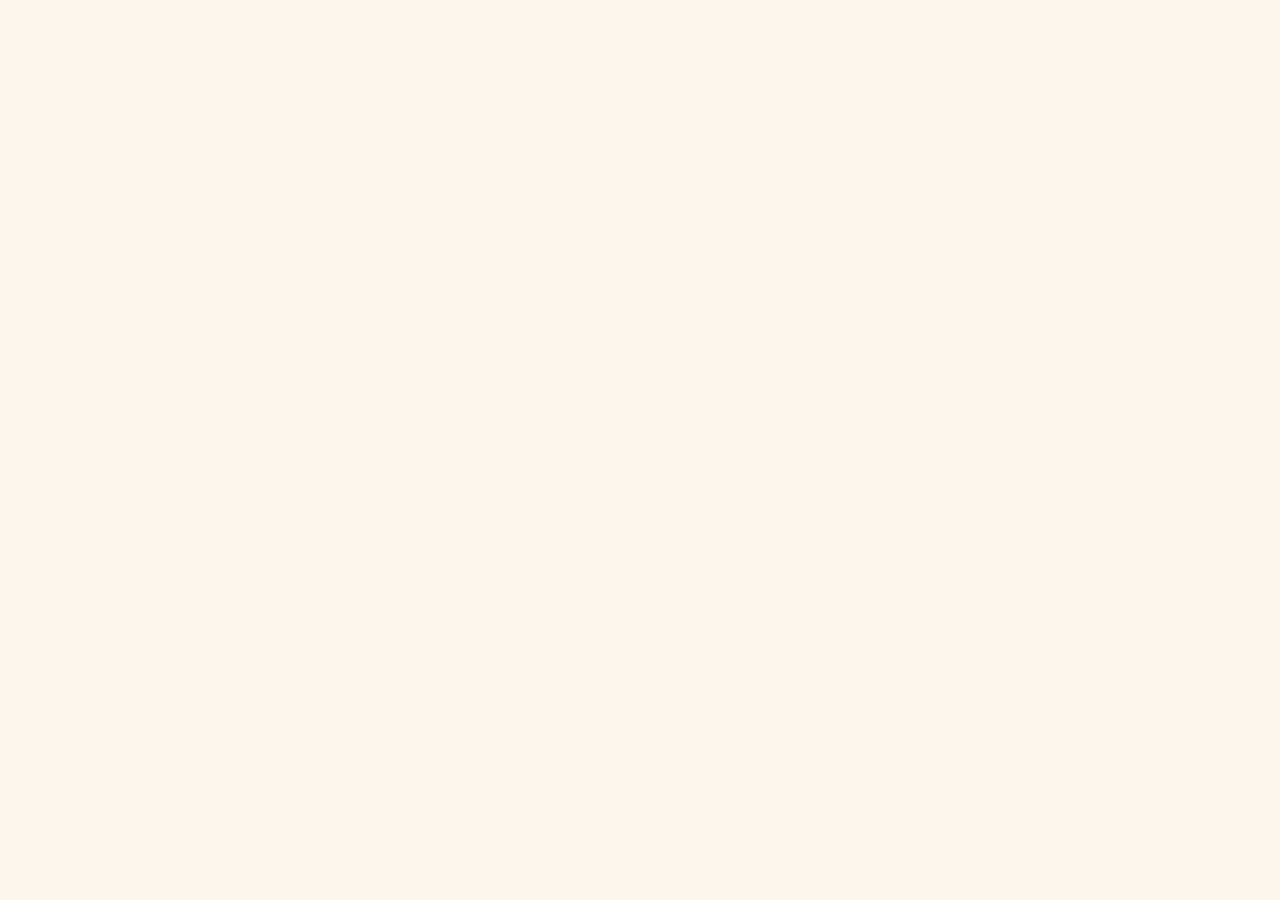
==== index.html @ 9d88ef5e "Rename deepseek_html_20260708_e9b591.html to index.html" ====
<!DOCTYPE html>
<html lang="en">
<head>
    <meta charset="UTF-8" />
    <meta name="viewport" content="width=device-width, initial-scale=1.0" />
    <title>JADOO Adventures — Colorful Template</title>
    <link rel="stylesheet" href="https://cdnjs.cloudflare.com/ajax/libs/font-awesome/6.0.0-beta3/css/all.min.css" />
    <link href="https://fonts.googleapis.com/css2?family=Poppins:wght@300;400;500;600;700;800;900&display=swap" rel="stylesheet" />
    
    <style>
        /* ======================================================
                    COLORED TEMPLATE — COMPLETE STYLE GUIDE
                    ======================================================
                    COLOR PALETTE:
                    - Primary: #e67e22 (Warm Orange)
                    - Secondary: #2980b9 (Ocean Blue)
                    - Accent: #e74c3c (Vibrant Red)
                    - Gold: #f39c12 (Golden Yellow)
                    - Light: #fdf6ec (Cream)
                    - Dark: #1a2a3a (Deep Navy)
                    - Success: #27ae60 (Forest Green)
                    - Purple: #8e44ad (Royal Purple)
                    ====================================================== */
        
        /* ===== RESET & BASE ===== */
        * { margin: 0; padding: 0; box-sizing: border-box; }
        html { scroll-behavior: smooth; }
        body {
            font-family: 'Poppins', sans-serif;
            background: #fdf6ec;
            color: #1a2a3a;
            line-height: 1.7;
            transition: background 0.4s, color 0.4s;
        }
        a { text-decoration: none; color: inherit; }
        img { max-width: 100%; display: block; border-radius: 12px; }
        .container { max-width: 1200px; margin: 0 auto; padding: 0 20px; }
        
        /* ===== BUTTONS — COLORED ===== */
        .btn-primary {
            display: inline-block;
            background: linear-gradient(135deg, #e67e22, #f39c12);
            color: #fff;
            padding: 16px 44px;
            border-radius: 50px;
            font-weight: 700;
            border: none;
            cursor: pointer;
            transition: all 0.4s cubic-bezier(0.175, 0.885, 0.32, 1.275);
            text-transform: uppercase;
            letter-spacing: 1.5px;
            box-shadow: 0 4px 20px rgba(230, 126, 34, 0.35);
        }
        .btn-primary:hover {
            transform: translateY(-4px) scale(1.03);
            box-shadow: 0 12px 40px rgba(230, 126, 34, 0.5);
        }
        
        .btn-secondary {
            display: inline-block;
            background: linear-gradient(135deg, #2980b9, #3498db);
            color: #fff;
            padding: 16px 44px;
            border-radius: 50px;
            font-weight: 700;
            border: none;
            cursor: pointer;
            transition: all 0.4s ease;
            text-transform: uppercase;
            letter-spacing: 1.5px;
            box-shadow: 0 4px 20px rgba(41, 128, 185, 0.35);
        }
        .btn-secondary:hover {
            transform: translateY(-4px) scale(1.03);
            box-shadow: 0 12px 40px rgba(41, 128, 185, 0.5);
        }
        
        .btn-accent {
            display: inline-block;
            background: linear-gradient(135deg, #e74c3c, #c0392b);
            color: #fff;
            padding: 16px 44px;
            border-radius: 50px;
            font-weight: 700;
            border: none;
            cursor: pointer;
            transition: all 0.4s ease;
            text-transform: uppercase;
            letter-spacing: 1.5px;
            box-shadow: 0 4px 20px rgba(231, 76, 60, 0.35);
        }
        .btn-accent:hover {
            transform: translateY(-4px) scale(1.03);
            box-shadow: 0 12px 40px rgba(231, 76, 60, 0.5);
        }
        
        .btn-success {
            display: inline-block;
            background: linear-gradient(135deg, #27ae60, #2ecc71);
            color: #fff;
            padding: 16px 44px;
            border-radius: 50px;
            font-weight: 700;
            border: none;
            cursor: pointer;
            transition: all 0.4s ease;
            text-transform: uppercase;
            letter-spacing: 1.5px;
            box-shadow: 0 4px 20px rgba(39, 174, 96, 0.35);
        }
        .btn-success:hover {
            transform: translateY(-4px) scale(1.03);
            box-shadow: 0 12px 40px rgba(39, 174, 96, 0.5);
        }
        
        .btn-purple {
            display: inline-block;
            background: linear-gradient(135deg, #8e44ad, #9b59b6);
            color: #fff;
            padding: 16px 44px;
            border-radius: 50px;
            font-weight: 700;
            border: none;
            cursor: pointer;
            transition: all 0.4s ease;
            text-transform: uppercase;
            letter-spacing: 1.5px;
            box-shadow: 0 4px 20px rgba(142, 68, 173, 0.35);
        }
        .btn-purple:hover {
            transform: translateY(-4px) scale(1.03);
            box-shadow: 0 12px 40px rgba(142, 68, 173, 0.5);
        }
        
        /* ======================================================
                    SECTION COLOR VARIATIONS
                    ====================================================== */
        
        /* ===== HEADER — COLORED ===== */
        header {
            background: linear-gradient(135deg, #1a2a3a, #2c3e50);
            position: fixed;
            top: 0;
            left: 0;
            right: 0;
            z-index: 999;
            padding: 12px 0;
            transition: all 0.4s ease;
            border-bottom: 3px solid #e67e22;
        }
        header.scrolled {
            padding: 8px 0;
            background: linear-gradient(135deg, #0d1b2a, #1a2a3a);
            box-shadow: 0 4px 30px rgba(0, 0, 0, 0.3);
        }
        .header-inner {
            display: flex;
            justify-content: space-between;
            align-items: center;
            flex-wrap: wrap;
        }
        .logo {
            font-size: 1.5rem;
            font-weight: 900;
            color: #e67e22;
            display: flex;
            align-items: center;
            gap: 8px;
        }
        .logo i { color: #f39c12; }
        .logo span { color: #fff; font-weight: 700; }
        .nav-links {
            display: flex;
            gap: 25px;
            list-style: none;
            font-weight: 600;
            align-items: center;
        }
        .nav-links a {
            color: #ecf0f1;
            transition: color 0.3s;
            font-size: 0.9rem;
            position: relative;
        }
        .nav-links a::after {
            content: '';
            position: absolute;
            bottom: -4px;
            left: 0;
            width: 0;
            height: 3px;
            background: #e67e22;
            transition: width 0.3s ease;
            border-radius: 10px;
        }
        .nav-links a:hover::after { width: 100%; }
        .nav-links a:hover { color: #e67e22; }
        .hamburger {
            display: none;
            font-size: 1.6rem;
            cursor: pointer;
            background: none;
            border: none;
            color: #fff;
        }
        .dark-toggle {
            background: none;
            border: none;
            font-size: 1.2rem;
            cursor: pointer;
            color: #ecf0f1;
            padding: 0 5px;
        }
        .dark-toggle:hover { color: #f39c12; }
        
        /* ======================================================
                    HERO — GRADIENT BACKGROUND
                    ====================================================== */
        .hero {
            position: relative;
            color: #fff;
            padding: 160px 0 120px;
            text-align: center;
            overflow: hidden;
            min-height: 700px;
            display: flex;
            align-items: center;
            justify-content: center;
            background: linear-gradient(135deg, #1a2a3a, #2c3e50, #e67e22);
            background-size: 400% 400%;
            animation: gradientMove 10s ease-in-out infinite;
        }
        @keyframes gradientMove {
            0% { background-position: 0% 50%; }
            50% { background-position: 100% 50%; }
            100% { background-position: 0% 50%; }
        }
        .hero-image {
            position: absolute;
            top: 0;
            left: 0;
            width: 100%;
            height: 100%;
            object-fit: cover;
            z-index: 0;
            opacity: 0.3;
        }
        .hero-overlay {
            position: absolute;
            top: 0;
            left: 0;
            width: 100%;
            height: 100%;
            background: rgba(13, 27, 42, 0.6);
            z-index: 1;
        }
        .hero .container {
            position: relative;
            z-index: 2;
        }
        .hero .adventure-badge {
            display: inline-block;
            background: linear-gradient(135deg, #e67e22, #f39c12);
            color: #fff;
            padding: 8px 24px;
            border-radius: 50px;
            font-size: 0.8rem;
            font-weight: 700;
            text-transform: uppercase;
            letter-spacing: 2px;
            margin-bottom: 15px;
        }
        .hero h1 {
            font-size: 4.5rem;
            font-weight: 900;
            margin-bottom: 10px;
            text-shadow: 0 4px 30px rgba(0, 0, 0, 0.3);
        }
        .hero h1 span {
            background: linear-gradient(135deg, #e67e22, #f39c12);
            -webkit-background-clip: text;
            -webkit-text-fill-color: transparent;
        }
        .hero .subtitle {
            font-size: 1.3rem;
            font-weight: 400;
            margin-bottom: 15px;
            opacity: 0.9;
        }
        .hero .subtitle i { color: #e67e22; }
        
        /* ======================================================
                    ABOUT — COLORED
                    ====================================================== */
        .about {
            padding: 80px 0;
            background: linear-gradient(135deg, #fdf6ec, #f5e6d3);
        }
        .about .about-grid {
            display: grid;
            grid-template-columns: 1fr 1fr;
            gap: 50px;
            align-items: center;
        }
        .about-text .adventure-quote {
            font-size: 1.2rem;
            font-weight: 600;
            color: #e67e22;
            border-left: 4px solid #e67e22;
            padding-left: 20px;
            font-style: italic;
        }
        .about-image img {
            width: 100%;
            height: 380px;
            object-fit: cover;
            border-radius: 20px;
            box-shadow: 0 20px 60px rgba(0, 0, 0, 0.15);
            transition: transform 0.5s ease;
            border: 5px solid #e67e22;
        }
        .about-image img:hover { transform: scale(1.02); }
        
        /* ======================================================
                    COUNTERS — GRADIENT
                    ====================================================== */
        .counters {
            padding: 60px 0;
            background: linear-gradient(135deg, #1a2a3a, #2c3e50, #2980b9);
            color: #fff;
            border-top: 4px solid #e67e22;
            border-bottom: 4px solid #e67e22;
        }
        .counter-grid {
            display: grid;
            grid-template-columns: repeat(4, 1fr);
            gap: 30px;
            text-align: center;
        }
        .counter-item .counter-number {
            font-size: 3.8rem;
            font-weight: 900;
            background: linear-gradient(135deg, #e67e22, #f39c12);
            -webkit-background-clip: text;
            -webkit-text-fill-color: transparent;
        }
        .counter-item .counter-label {
            font-size: 1rem;
            opacity: 0.85;
            margin-top: 5px;
            text-transform: uppercase;
            letter-spacing: 1.5px;
            color: #f39c12;
        }
        
        /* ======================================================
                    PROMOS — COLORED CARDS
                    ====================================================== */
        .promos {
            padding: 80px 0;
            background: linear-gradient(135deg, #ecf0f1, #fdf6ec);
        }
        .promo-grid {
            display: grid;
            grid-template-columns: repeat(auto-fit, minmax(300px, 1fr));
            gap: 30px;
            margin-top: 30px;
        }
        .promo-card {
            border-radius: 20px;
            padding: 30px 25px;
            text-align: center;
            position: relative;
            overflow: hidden;
            transition: all 0.4s cubic-bezier(0.175, 0.885, 0.32, 1.275);
            color: #fff;
        }
        .promo-card:nth-child(1) {
            background: linear-gradient(135deg, #e67e22, #f39c12);
        }
        .promo-card:nth-child(2) {
            background: linear-gradient(135deg, #2980b9, #3498db);
        }
        .promo-card:nth-child(3) {
            background: linear-gradient(135deg, #27ae60, #2ecc71);
        }
        .promo-card:hover {
            transform: translateY(-12px);
            box-shadow: 0 20px 60px rgba(0, 0, 0, 0.2);
        }
        .promo-card .promo-icon { font-size: 3rem; margin-bottom: 10px; }
        .promo-card h3 { font-size: 1.6rem; margin-bottom: 5px; }
        .promo-card .price {
            font-size: 2.2rem;
            font-weight: 900;
            color: #fff;
            margin: 10px 0 15px;
        }
        .promo-card .price small {
            font-size: 0.9rem;
            font-weight: 400;
            opacity: 0.8;
        }
        .promo-card ul {
            list-style: none;
            text-align: left;
            padding: 0;
            margin: 15px 0 20px;
        }
        .promo-card ul li {
            padding: 8px 0;
            border-bottom: 1px solid rgba(255,255,255,0.2);
            font-size: 0.95rem;
        }
        .promo-card ul li::before {
            content: '🏔️ ';
            font-weight: 700;
        }
        .promo-badge {
            display: inline-block;
            background: rgba(255,255,255,0.25);
            color: #fff;
            font-size: 0.7rem;
            font-weight: 700;
            text-transform: uppercase;
            padding: 4px 16px;
            border-radius: 50px;
            letter-spacing: 0.5px;
            margin-bottom: 10px;
        }
        .promo-card .btn {
            background: rgba(255,255,255,0.2);
            color: #fff;
            padding: 12px 30px;
            border-radius: 50px;
            font-weight: 700;
            border: 2px solid rgba(255,255,255,0.3);
            cursor: pointer;
            transition: all 0.3s ease;
            text-transform: uppercase;
            font-size: 0.85rem;
        }
        .promo-card .btn:hover {
            background: rgba(255,255,255,0.3);
            transform: scale(1.05);
        }
        
        /* ===== COUNTDOWN ===== */
        .countdown {
            display: flex;
            justify-content: center;
            gap: 8px;
            margin: 12px 0 15px;
        }
        .countdown .cd-item {
            background: rgba(0,0,0,0.2);
            padding: 8px 14px;
            border-radius: 10px;
            min-width: 50px;
            text-align: center;
            border: 1px solid rgba(255,255,255,0.2);
        }
        .countdown .cd-item .cd-number {
            font-size: 1.4rem;
            font-weight: 800;
            display: block;
        }
        .countdown .cd-item .cd-label {
            font-size: 0.55rem;
            text-transform: uppercase;
            opacity: 0.8;
        }
        .promo-tag {
            display: inline-block;
            background: #e74c3c;
            color: #fff;
            font-size: 0.65rem;
            font-weight: 700;
            padding: 2px 14px;
            border-radius: 50px;
            text-transform: uppercase;
            animation: pulseAdventure 1.5s ease-in-out infinite;
            margin-left: 8px;
        }
        @keyframes pulseAdventure {
            0%, 100% { opacity: 1; transform: scale(1); }
            50% { opacity: 0.7; transform: scale(1.05); }
        }
        
        /* ======================================================
                    SERVICES — COLORED CARDS
                    ====================================================== */
        .services {
            padding: 80px 0;
            background: linear-gradient(135deg, #fdf6ec, #ecf0f1);
        }
        .service-grid {
            display: grid;
            grid-template-columns: repeat(auto-fit, minmax(250px, 1fr));
            gap: 25px;
            margin-top: 20px;
        }
        .service-card {
            padding: 35px 25px;
            border-radius: 16px;
            text-align: center;
            transition: all 0.4s cubic-bezier(0.175, 0.885, 0.32, 1.275);
            color: #fff;
            position: relative;
        }
        .service-card:nth-child(1) { background: linear-gradient(135deg, #e67e22, #f39c12); }
        .service-card:nth-child(2) { background: linear-gradient(135deg, #2980b9, #3498db); }
        .service-card:nth-child(3) { background: linear-gradient(135deg, #8e44ad, #9b59b6); }
        .service-card:nth-child(4) { background: linear-gradient(135deg, #27ae60, #2ecc71); }
        .service-card:hover {
            transform: translateY(-8px);
            box-shadow: 0 15px 40px rgba(0, 0, 0, 0.2);
        }
        .service-card .icon-wrapper {
            width: 80px;
            height: 80px;
            background: rgba(255,255,255,0.2);
            border-radius: 50%;
            display: flex;
            align-items: center;
            justify-content: center;
            margin: 0 auto 15px;
            border: 2px solid rgba(255,255,255,0.3);
        }
        .service-card i { font-size: 2.5rem; }
        .service-card h4 { font-size: 1.2rem; margin-bottom: 8px; }
        .service-card p { font-size: 0.95rem; opacity: 0.9; }
        
        /* ======================================================
                    TESTIMONIALS
                    ====================================================== */
        .testimonials {
            padding: 80px 0;
            background: linear-gradient(135deg, #ecf0f1, #fdf6ec);
        }
        .testimonial-grid {
            display: grid;
            grid-template-columns: repeat(auto-fit, minmax(300px, 1fr));
            gap: 30px;
        }
        .testimonial-card {
            background: #fff;
            padding: 30px 25px;
            border-radius: 20px;
            box-shadow: 0 8px 30px rgba(0, 0, 0, 0.08);
            transition: all 0.4s ease;
            position: relative;
            border-left: 5px solid #e67e22;
        }
        .testimonial-card:hover {
            transform: translateY(-8px);
            box-shadow: 0 15px 50px rgba(0, 0, 0, 0.12);
            border-left-color: #2980b9;
        }
        .testimonial-card .stars { color: #f39c12; font-size: 1.2rem; letter-spacing: 3px; margin-bottom: 8px; }
        .testimonial-card p { font-style: italic; color: #2c3e50; font-size: 0.98rem; }
        .testimonial-card .name { font-weight: 700; margin-top: 12px; color: #1a2a3a; }
        .testimonial-card .name span { color: #e67e22; font-weight: 400; font-size: 0.85rem; }
        
        /* ======================================================
                    GALLERY
                    ====================================================== */
        .gallery {
            padding: 80px 0;
            background: linear-gradient(135deg, #fdf6ec, #ecf0f1);
        }
        .gallery-grid {
            display: grid;
            grid-template-columns: repeat(auto-fit, minmax(260px, 1fr));
            gap: 20px;
            margin-top: 20px;
        }
        .gallery-item {
            position: relative;
            border-radius: 16px;
            overflow: hidden;
            cursor: pointer;
            border: 3px solid #e67e22;
            transition: border-color 0.3s ease;
        }
        .gallery-item:hover { border-color: #2980b9; }
        .gallery-item img {
            width: 100%;
            height: 260px;
            object-fit: cover;
            transition: all 0.6s ease;
        }
        .gallery-item:hover img { transform: scale(1.1); }
        .gallery-item .gallery-overlay {
            position: absolute;
            bottom: 0;
            left: 0;
            right: 0;
            padding: 30px 20px 20px;
            background: linear-gradient(transparent, rgba(13, 27, 42, 0.85));
            color: #fff;
            transform: translateY(100%);
            transition: transform 0.4s ease;
        }
        .gallery-item:hover .gallery-overlay { transform: translateY(0); }
        .gallery-overlay h4 { font-size: 1.2rem; font-weight: 700; }
        .gallery-overlay h4 i { color: #e67e22; margin-right: 6px; }
        .gallery-overlay p { font-size: 0.85rem; opacity: 0.85; }
        
        /* ======================================================
                    BOOKING
                    ====================================================== */
        .booking {
            padding: 80px 0;
            background: linear-gradient(135deg, #ecf0f1, #fdf6ec);
        }
        .booking-wrapper {
            display: grid;
            grid-template-columns: 1fr 1fr;
            gap: 50px;
            align-items: start;
        }
        .booking-form {
            background: #fff;
            padding: 40px 45px;
            border-radius: 24px;
            box-shadow: 0 8px 40px rgba(0, 0, 0, 0.08);
            border: 2px solid #e67e22;
        }
        .booking-form .form-group { margin-bottom: 18px; }
        .booking-form label {
            font-weight: 700;
            font-size: 0.9rem;
            display: block;
            margin-bottom: 5px;
            color: #1a2a3a;
        }
        .booking-form label i { color: #e67e22; margin-right: 6px; }
        .booking-form input,
        .booking-form textarea {
            width: 100%;
            padding: 12px 16px;
            border: 2px solid #e0e0e0;
            border-radius: 12px;
            font-family: 'Poppins', sans-serif;
            font-size: 0.95rem;
            transition: all 0.3s ease;
            background: #fdf6ec;
        }
        .booking-form input:focus,
        .booking-form textarea:focus {
            border-color: #e67e22;
            outline: 3px solid rgba(230, 126, 34, 0.2);
            background: #fff;
        }
        .booking-form textarea { resize: vertical; min-height: 100px; }
        .booking-form .btn-primary { width: 100%; padding: 16px; font-size: 1.05rem; }
        .booking-info h3 { font-size: 1.8rem; margin-bottom: 15px; font-weight: 900; }
        .booking-info h3 span { color: #e67e22; }
        .booking-info ul { list-style: none; padding: 0; }
        .booking-info ul li {
            padding: 10px 0;
            border-bottom: 1px solid #ecf0f1;
            display: flex;
            align-items: center;
            gap: 12px;
            font-weight: 500;
        }
        .booking-info ul li i { color: #e67e22; font-size: 1.2rem; width: 30px; }
        #formFeedback {
            text-align: center;
            margin-top: 15px;
            font-weight: 600;
            color: #27ae60;
            display: none;
        }
        
        /* ======================================================
                    TRUST BADGES
                    ====================================================== */
        .trust-badges {
            padding: 40px 0;
            background: linear-gradient(135deg, #1a2a3a, #2c3e50);
            text-align: center;
            border-top: 4px solid #e67e22;
            border-bottom: 4px solid #e67e22;
        }
        .trust-badges .badge-grid {
            display: flex;
            justify-content: center;
            flex-wrap: wrap;
            gap: 40px;
        }
        .trust-badges .badge-item {
            display: flex;
            align-items: center;
            gap: 10px;
            font-size: 1rem;
            font-weight: 600;
            color: #ecf0f1;
        }
        .trust-badges .badge-item i { font-size: 2.2rem; color: #e67e22; }
        
        /* ======================================================
                    FOOTER
                    ====================================================== */
        .contact {
            padding: 80px 0 40px;
            background: linear-gradient(135deg, #0d1b2a, #1a2a3a);
            color: #b0a490;
            border-top: 4px solid #e67e22;
        }
        .contact-grid {
            display: grid;
            grid-template-columns: 2fr 1fr 1fr 1fr;
            gap: 40px;
            margin-bottom: 40px;
        }
        .contact-grid h4 {
            color: #f39c12;
            font-size: 1.15rem;
            margin-bottom: 15px;
            font-weight: 700;
        }
        .contact-grid p,
        .contact-grid li {
            font-size: 0.95rem;
            line-height: 1.8;
            color: #b0a490;
        }
        .contact-grid ul { list-style: none; padding: 0; }
        .contact-grid ul li { padding: 3px 0; }
        .contact-grid ul li a:hover { color: #e67e22; }
        .contact-grid i { width: 24px; color: #e67e22; }
        .footer-bottom {
            border-top: 1px solid #2c3e50;
            padding-top: 25px;
            text-align: center;
            font-size: 0.9rem;
            color: #888;
        }
        .footer-bottom span { color: #e67e22; font-weight: 700; }
        .social-icons { margin-top: 15px; }
        .social-icons a {
            color: #b0a490;
            font-size: 1.4rem;
            margin: 0 10px;
            transition: all 0.3s ease;
            display: inline-block;
        }
        .social-icons a:hover { color: #e67e22; transform: translateY(-4px) scale(1.1); }
        
        /* ======================================================
                    SECTION TITLES
                    ====================================================== */
        .section-title {
            font-size: 2.8rem;
            font-weight: 900;
            text-align: center;
            margin-bottom: 8px;
            position: relative;
        }
        .section-title span {
            background: linear-gradient(135deg, #e67e22, #f39c12);
            -webkit-background-clip: text;
            -webkit-text-fill-color: transparent;
        }
        .section-title::after {
            content: '⛰️';
            display: block;
            font-size: 1.8rem;
            margin: 8px auto 0;
        }
        .section-subtitle {
            text-align: center;
            color: #666;
            margin-bottom: 40px;
            font-size: 1.1rem;
            font-weight: 400;
        }
        
        /* ======================================================
                    FLOATING ELEMENTS
                    ====================================================== */
        .chat-widget {
            position: fixed;
            bottom: 30px;
            right: 30px;
            z-index: 999;
            display: flex;
            flex-direction: column;
            align-items: flex-end;
            gap: 10px;
        }
        .chat-bubble {
            background: #fff;
            padding: 12px 18px;
            border-radius: 20px 20px 4px 20px;
            box-shadow: 0 8px 30px rgba(0, 0, 0, 0.12);
            font-size: 0.9rem;
            max-width: 220px;
            color: #1a2a3a;
            display: none;
            border: 2px solid #e67e22;
        }
        .chat-bubble.show { display: block; }
        .chat-btn {
            background: linear-gradient(135deg, #25d366, #1da15e);
            color: #fff;
            width: 60px;
            height: 60px;
            border-radius: 50%;
            display: flex;
            align-items: center;
            justify-content: center;
            font-size: 2rem;
            box-shadow: 0 6px 25px rgba(37, 211, 102, 0.4);
            cursor: pointer;
            transition: all 0.3s ease;
            border: none;
        }
        .chat-btn:hover { transform: scale(1.08) rotate(-5
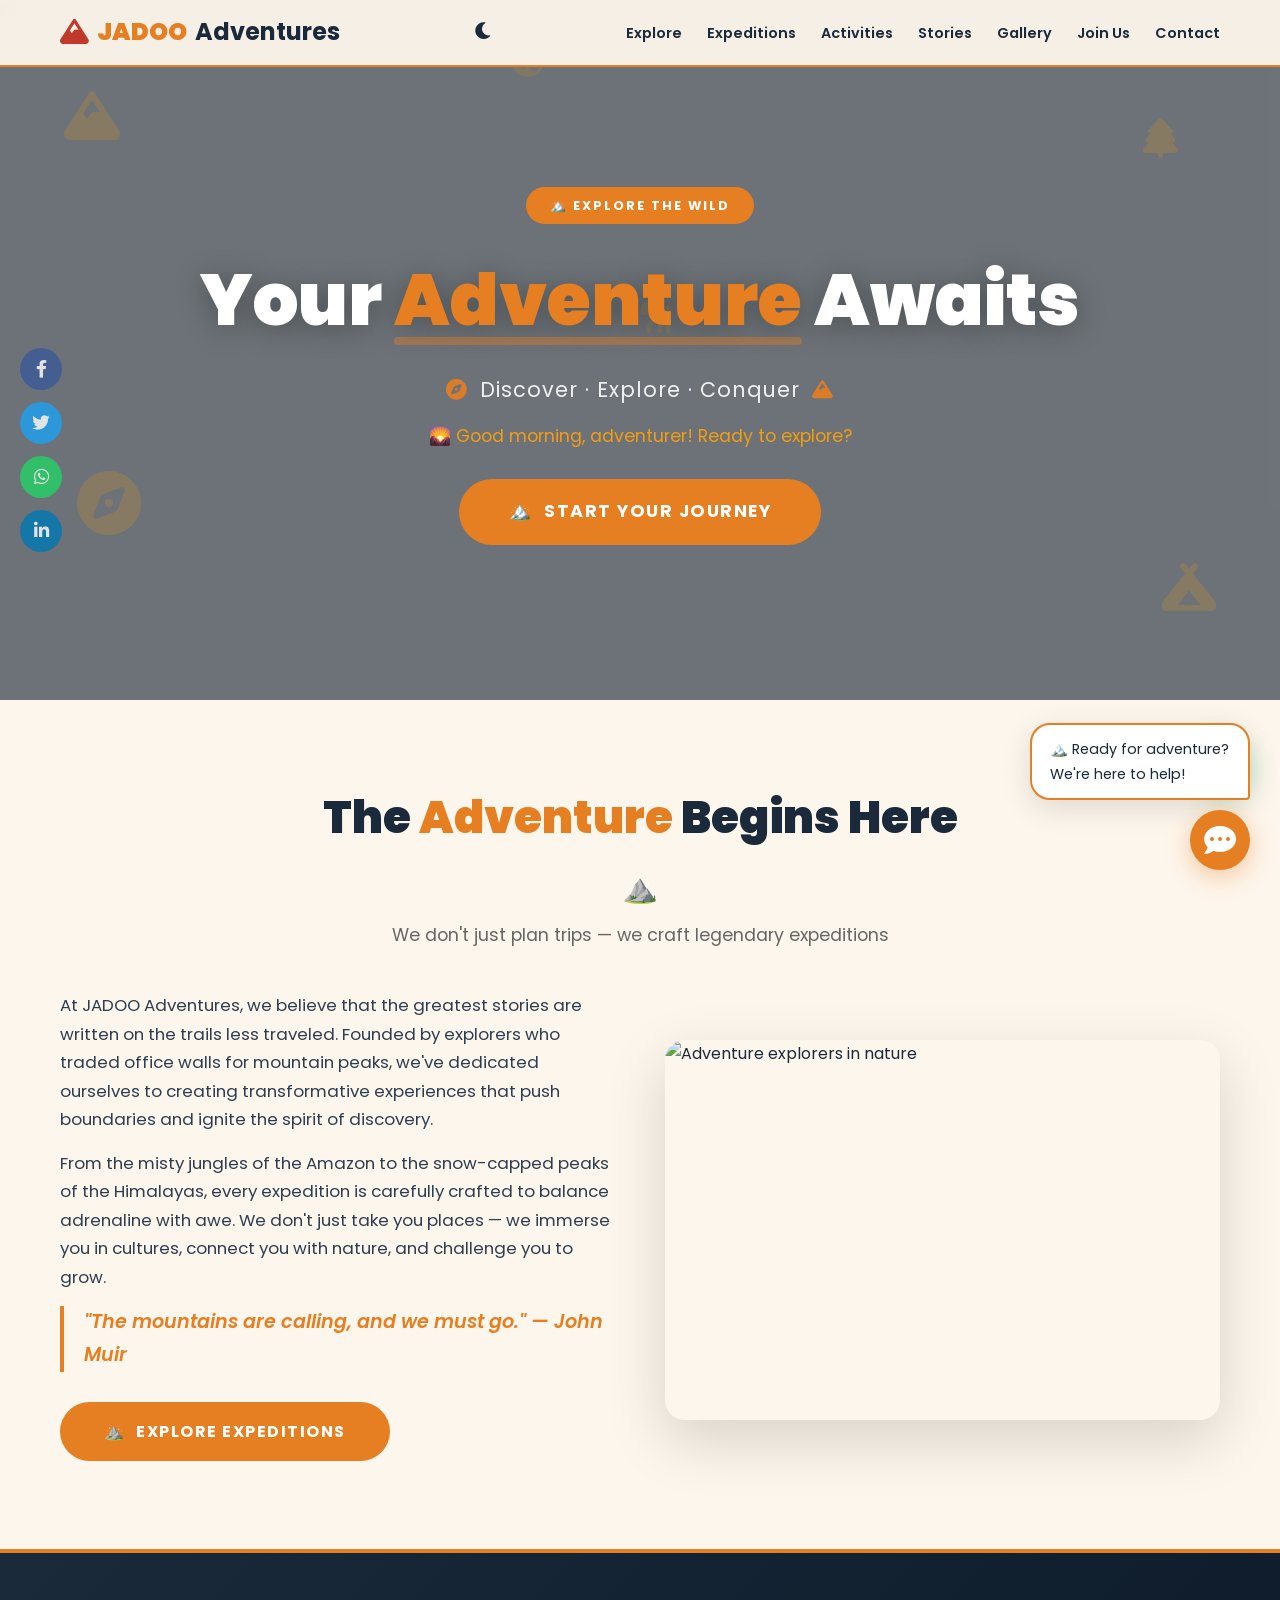
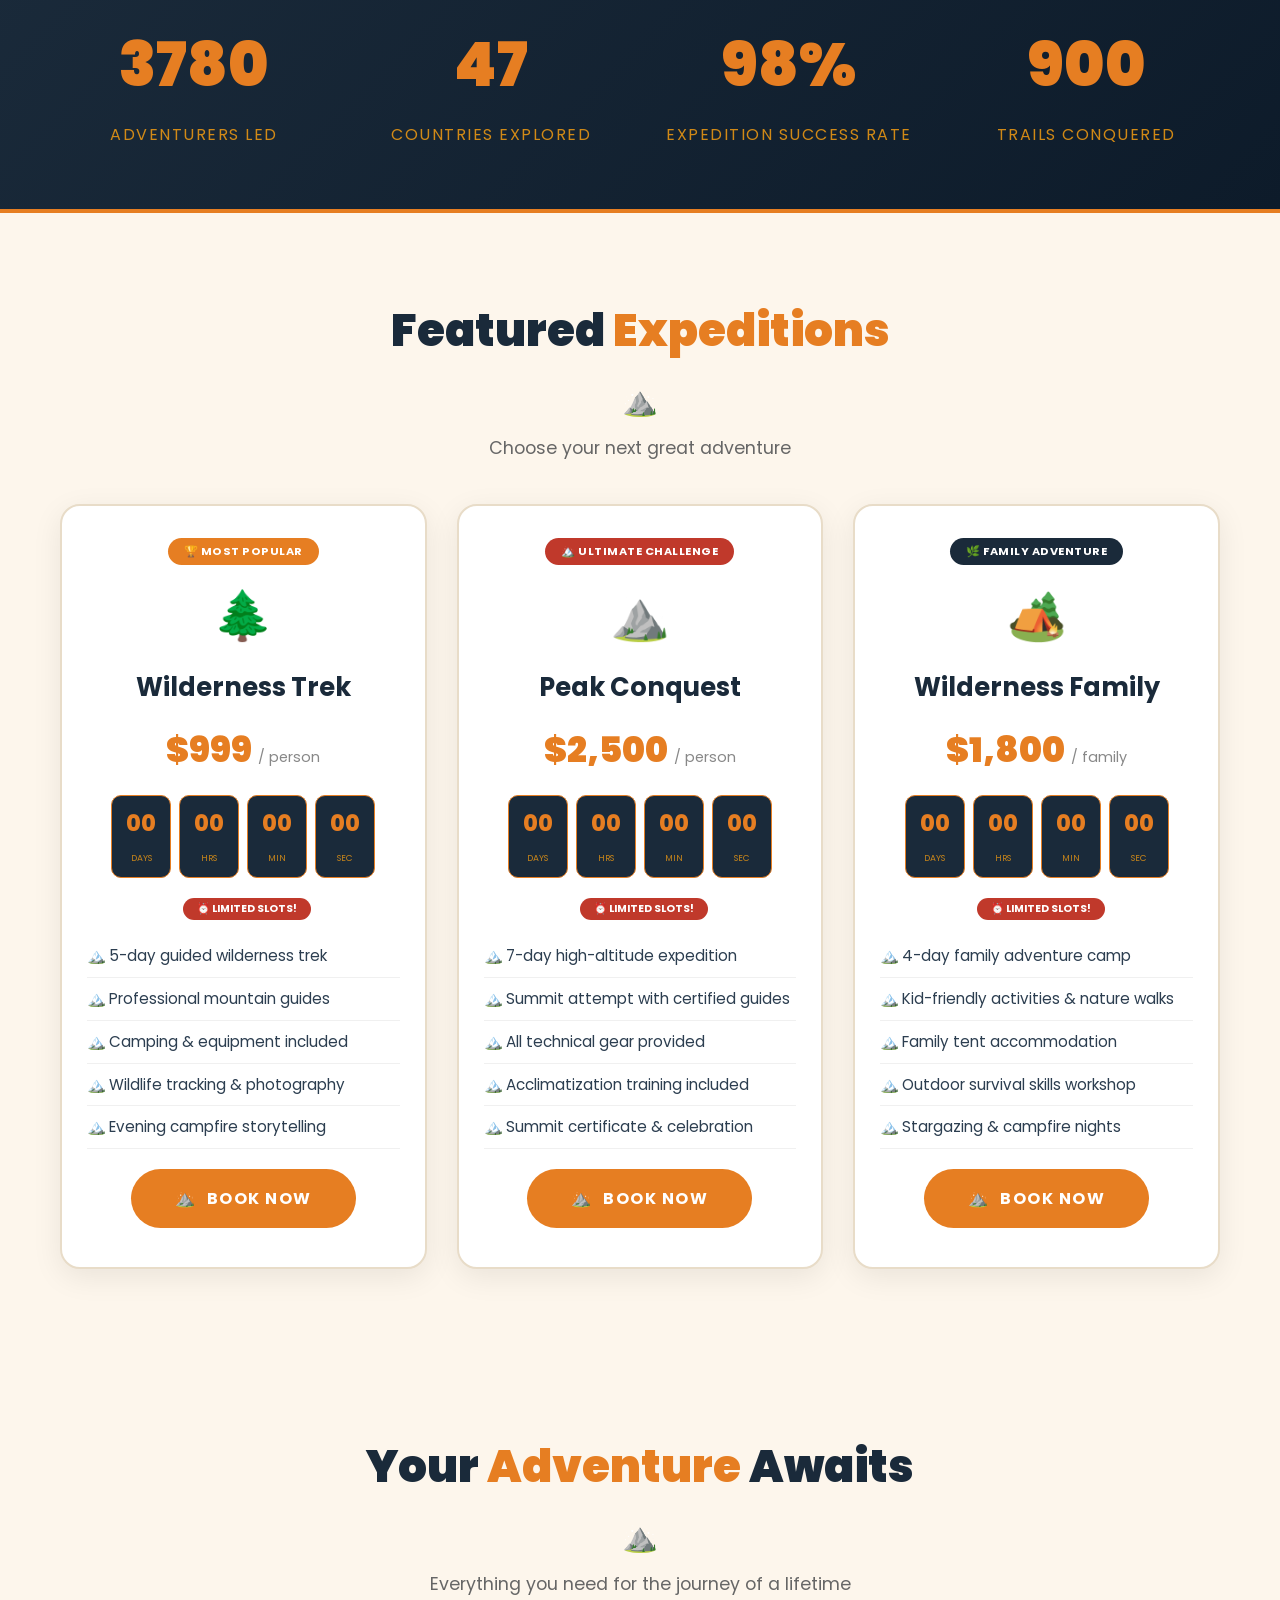
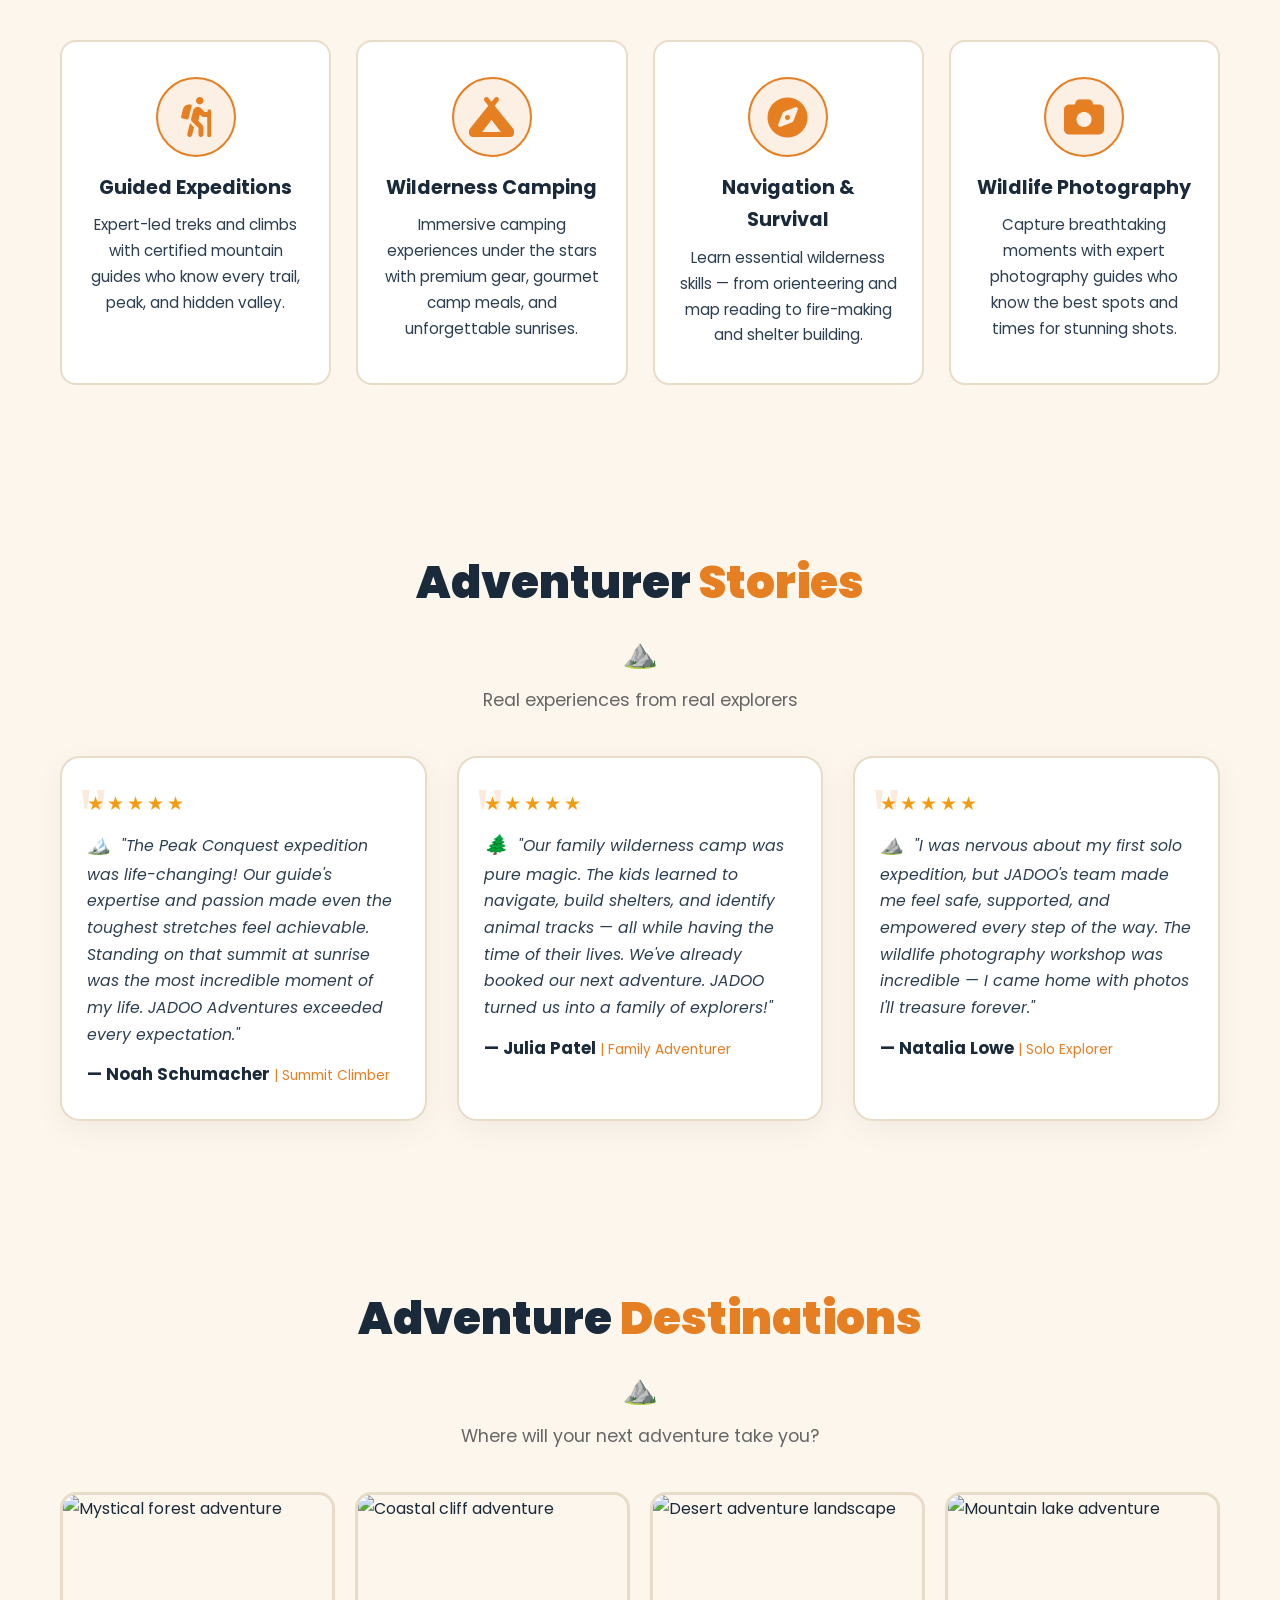
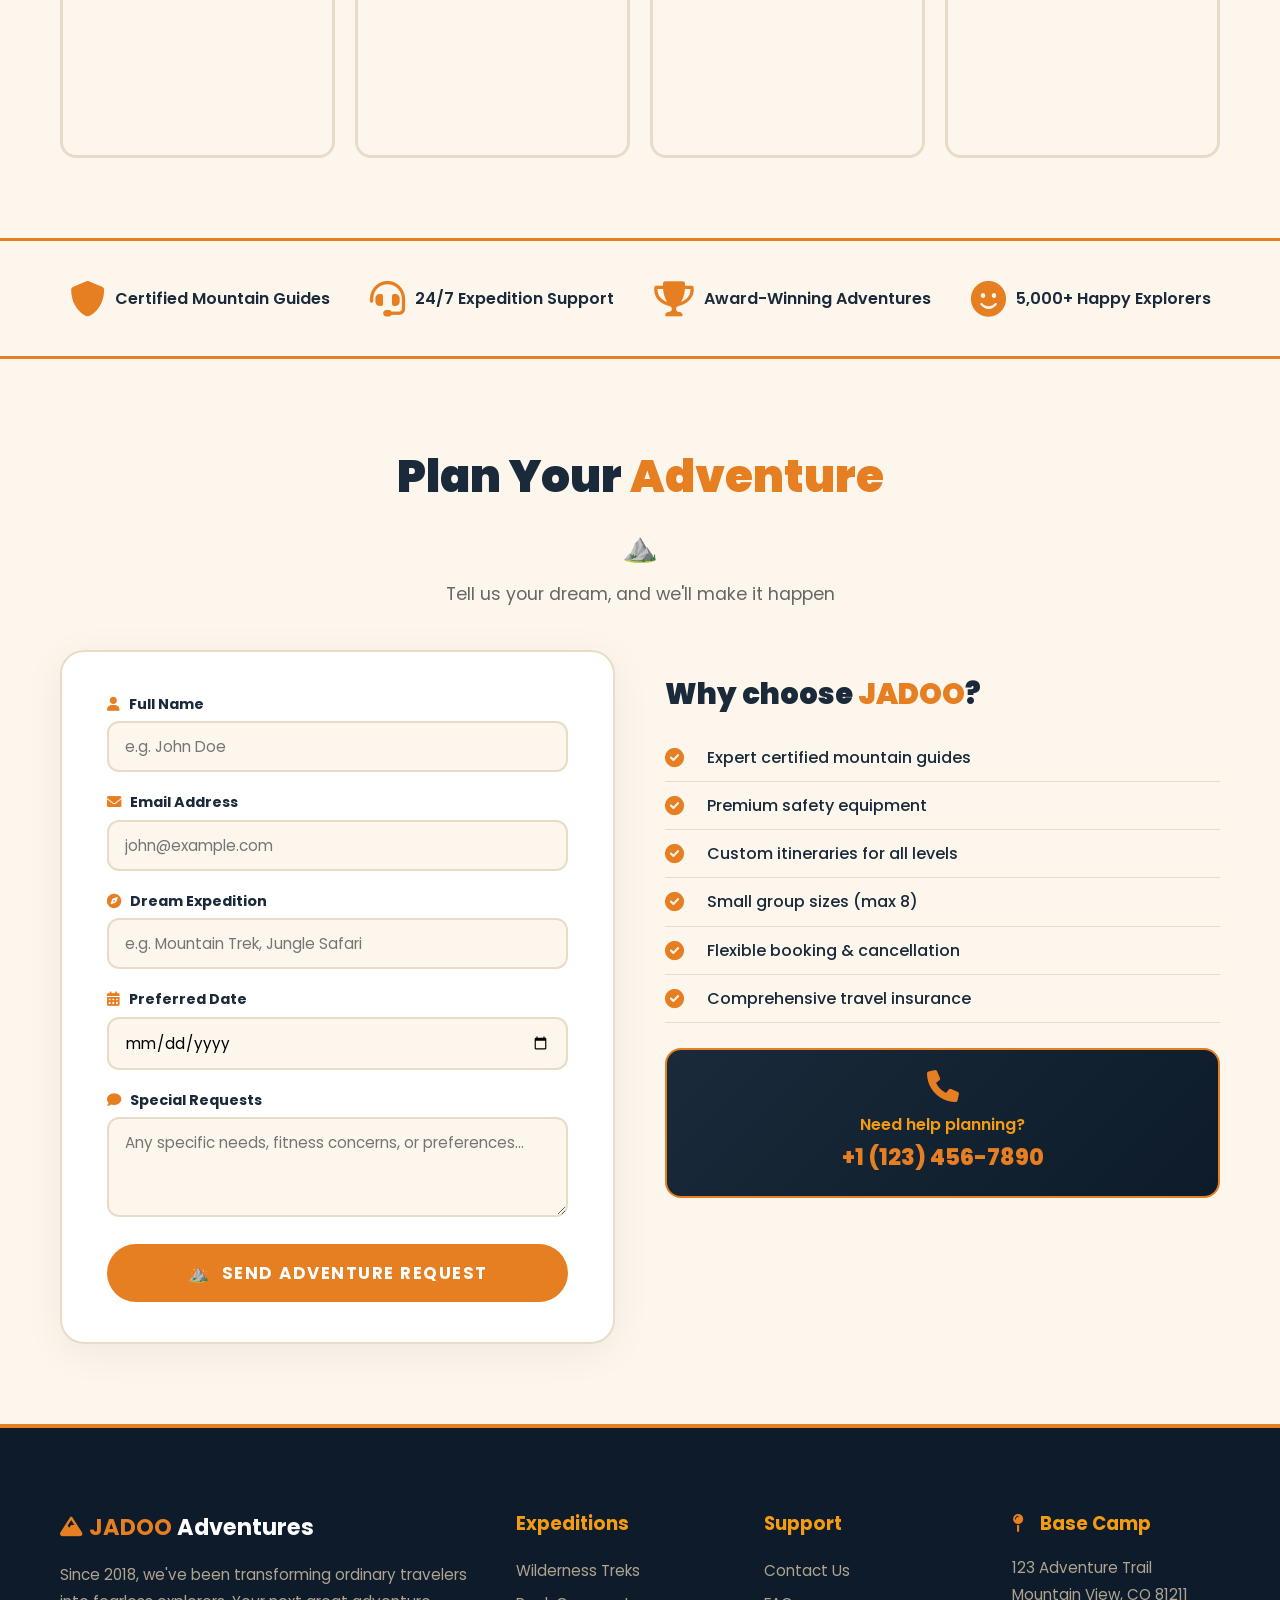
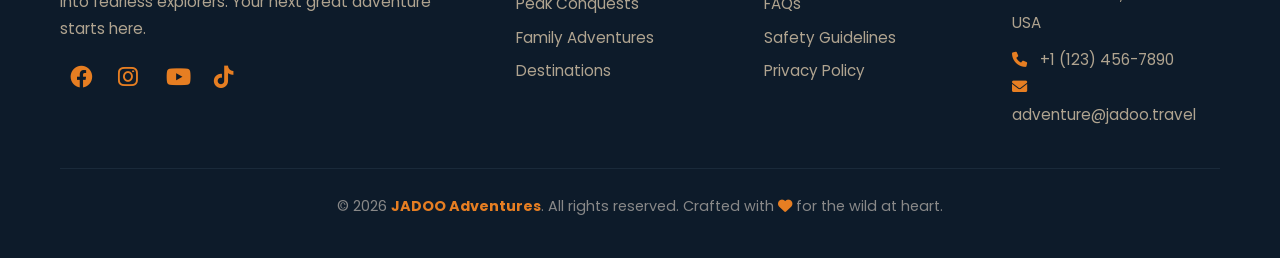
==== commit 0d6134ea: "Update index.html" ====
--- a/index.html
+++ b/index.html
@@ -1,25 +1,22 @@
 <!DOCTYPE html>
 <html lang="en">
 <head>
+    <!-- ======================================================
+    JADOO ADVENTURES — EXPLORE THE WILD
+    ====================================================== -->
     <meta charset="UTF-8" />
     <meta name="viewport" content="width=device-width, initial-scale=1.0" />
-    <title>JADOO Adventures — Colorful Template</title>
+    <title>JADOO Adventures — Explore the Wild</title>
+    <meta name="description" content="Embark on unforgettable adventures with JADOO Adventures. Explore wild landscapes, conquer new heights, and create stories that last a lifetime." />
+    <meta name="keywords" content="adventure travel, exploration, hiking, safari, expeditions, JADOO Adventures" />
+    
+    <!-- Fonts & Icons -->
     <link rel="stylesheet" href="https://cdnjs.cloudflare.com/ajax/libs/font-awesome/6.0.0-beta3/css/all.min.css" />
     <link href="https://fonts.googleapis.com/css2?family=Poppins:wght@300;400;500;600;700;800;900&display=swap" rel="stylesheet" />
     
     <style>
         /* ======================================================
-                    COLORED TEMPLATE — COMPLETE STYLE GUIDE
-                    ======================================================
-                    COLOR PALETTE:
-                    - Primary: #e67e22 (Warm Orange)
-                    - Secondary: #2980b9 (Ocean Blue)
-                    - Accent: #e74c3c (Vibrant Red)
-                    - Gold: #f39c12 (Golden Yellow)
-                    - Light: #fdf6ec (Cream)
-                    - Dark: #1a2a3a (Deep Navy)
-                    - Success: #27ae60 (Forest Green)
-                    - Purple: #8e44ad (Royal Purple)
+                    ADVENTURE THEME — COMPLETE STYLE GUIDE
                     ====================================================== */
         
         /* ===== RESET & BASE ===== */
@@ -32,113 +29,118 @@
             line-height: 1.7;
             transition: background 0.4s, color 0.4s;
         }
+        ::-webkit-scrollbar { width: 8px; }
+        ::-webkit-scrollbar-track { background: #1a2a3a; }
+        ::-webkit-scrollbar-thumb { background: #e67e22; border-radius: 10px; }
+        ::-webkit-scrollbar-thumb:hover { background: #c0392b; }
         a { text-decoration: none; color: inherit; }
         img { max-width: 100%; display: block; border-radius: 12px; }
         .container { max-width: 1200px; margin: 0 auto; padding: 0 20px; }
         
-        /* ===== BUTTONS — COLORED ===== */
-        .btn-primary {
+        /* ======================================================
+                    ADVENTURE BUTTONS
+                    ====================================================== */
+        .btn {
             display: inline-block;
-            background: linear-gradient(135deg, #e67e22, #f39c12);
+            background: #e67e22;
             color: #fff;
             padding: 16px 44px;
             border-radius: 50px;
             font-weight: 700;
+            font-size: 1rem;
             border: none;
             cursor: pointer;
             transition: all 0.4s cubic-bezier(0.175, 0.885, 0.32, 1.275);
             text-transform: uppercase;
             letter-spacing: 1.5px;
-            box-shadow: 0 4px 20px rgba(230, 126, 34, 0.35);
-        }
-        .btn-primary:hover {
+            position: relative;
+            overflow: hidden;
+            font-family: 'Poppins', sans-serif;
+        }
+        .btn::before { content: '⛰️ '; margin-right: 6px; }
+        .btn::after {
+            content: '';
+            position: absolute;
+            top: -50%;
+            left: -50%;
+            width: 200%;
+            height: 200%;
+            background: rgba(255, 255, 255, 0.15);
+            transform: rotate(45deg) translateX(-100%);
+            transition: 0.6s;
+        }
+        .btn:hover::after { transform: rotate(45deg) translateX(100%); }
+        .btn:hover {
+            background: #c0392b;
             transform: translateY(-4px) scale(1.03);
-            box-shadow: 0 12px 40px rgba(230, 126, 34, 0.5);
-        }
-        
-        .btn-secondary {
-            display: inline-block;
-            background: linear-gradient(135deg, #2980b9, #3498db);
-            color: #fff;
-            padding: 16px 44px;
-            border-radius: 50px;
-            font-weight: 700;
-            border: none;
-            cursor: pointer;
-            transition: all 0.4s ease;
-            text-transform: uppercase;
-            letter-spacing: 1.5px;
-            box-shadow: 0 4px 20px rgba(41, 128, 185, 0.35);
-        }
-        .btn-secondary:hover {
-            transform: translateY(-4px) scale(1.03);
-            box-shadow: 0 12px 40px rgba(41, 128, 185, 0.5);
-        }
-        
-        .btn-accent {
-            display: inline-block;
-            background: linear-gradient(135deg, #e74c3c, #c0392b);
-            color: #fff;
-            padding: 16px 44px;
-            border-radius: 50px;
-            font-weight: 700;
-            border: none;
-            cursor: pointer;
-            transition: all 0.4s ease;
-            text-transform: uppercase;
-            letter-spacing: 1.5px;
-            box-shadow: 0 4px 20px rgba(231, 76, 60, 0.35);
-        }
-        .btn-accent:hover {
-            transform: translateY(-4px) scale(1.03);
-            box-shadow: 0 12px 40px rgba(231, 76, 60, 0.5);
-        }
-        
-        .btn-success {
-            display: inline-block;
-            background: linear-gradient(135deg, #27ae60, #2ecc71);
-            color: #fff;
-            padding: 16px 44px;
-            border-radius: 50px;
-            font-weight: 700;
-            border: none;
-            cursor: pointer;
-            transition: all 0.4s ease;
-            text-transform: uppercase;
-            letter-spacing: 1.5px;
-            box-shadow: 0 4px 20px rgba(39, 174, 96, 0.35);
-        }
-        .btn-success:hover {
-            transform: translateY(-4px) scale(1.03);
-            box-shadow: 0 12px 40px rgba(39, 174, 96, 0.5);
-        }
-        
-        .btn-purple {
-            display: inline-block;
-            background: linear-gradient(135deg, #8e44ad, #9b59b6);
-            color: #fff;
-            padding: 16px 44px;
-            border-radius: 50px;
-            font-weight: 700;
-            border: none;
-            cursor: pointer;
-            transition: all 0.4s ease;
-            text-transform: uppercase;
-            letter-spacing: 1.5px;
-            box-shadow: 0 4px 20px rgba(142, 68, 173, 0.35);
-        }
-        .btn-purple:hover {
-            transform: translateY(-4px) scale(1.03);
-            box-shadow: 0 12px 40px rgba(142, 68, 173, 0.5);
-        }
-        
-        /* ======================================================
-                    SECTION COLOR VARIATIONS
-                    ====================================================== */
-        
-        /* ===== HEADER — COLORED ===== */
+            box-shadow: 0 12px 40px rgba(230, 126, 34, 0.45);
+        }
+        
+        /* ======================================================
+                    DARK MODE — ADVENTURE THEME
+                    ====================================================== */
+        body.dark-mode {
+            background: #0d1b2a;
+            color: #e8dcc8;
+        }
+        body.dark-mode header {
+            background: rgba(13, 27, 42, 0.95);
+            border-bottom: 1px solid #1a2a3a;
+        }
+        body.dark-mode header.scrolled { background: rgba(13, 27, 42, 0.98); }
+        body.dark-mode .about,
+        body.dark-mode .services,
+        body.dark-mode .testimonials,
+        body.dark-mode .trust-badges {
+            background: #0d1b2a;
+        }
+        body.dark-mode .promos,
+        body.dark-mode .gallery,
+        body.dark-mode .booking {
+            background: #0d1b2a;
+        }
+        body.dark-mode .promo-card,
+        body.dark-mode .service-card,
+        body.dark-mode .testimonial-card,
+        body.dark-mode .booking-form {
+            background: #1a2a3a;
+            border-color: #2a3a4a;
+            color: #e8dcc8;
+        }
+        body.dark-mode .promo-card ul li {
+            border-color: #2a3a4a;
+            color: #d0c4b0;
+        }
+        body.dark-mode .service-card p,
+        body.dark-mode .testimonial-card p { color: #d0c4b0; }
+        body.dark-mode .section-subtitle { color: #b0a490; }
+        body.dark-mode .booking-form input,
+        body.dark-mode .booking-form textarea {
+            background: #1a2a3a;
+            border-color: #2a3a4a;
+            color: #e8dcc8;
+        }
+        body.dark-mode .booking-form label { color: #d0c4b0; }
+        body.dark-mode .nav-links { background: #0d1b2a; }
+        body.dark-mode .trust-badges .badge-item { color: #d0c4b0; }
+        body.dark-mode .chat-bubble { background: #1a2a3a; color: #e8dcc8; }
+        body.dark-mode .popup-box { background: #0d1b2a; color: #e8dcc8; }
+        body.dark-mode .popup-box p { color: #b0a490; }
+        body.dark-mode .popup-box input { background: #1a2a3a; border-color: #2a3a4a; color: #e8dcc8; }
+        body.dark-mode .counter-item { color: #e8dcc8; }
+        body.dark-mode .logo span { color: #e8dcc8; }
+        body.dark-mode .about-text p { color: #d0c4b0; }
+        body.dark-mode .booking-info ul li { border-color: #2a3a4a; }
+        body.dark-mode .countdown .cd-item { background: #2a3a4a; }
+        body.dark-mode .service-card { background: #1a2a3a; }
+        
+        /* ======================================================
+                    HEADER — ADVENTURE STYLE
+                    ====================================================== */
         header {
-            background: linear-gradient(135deg, #1a2a3a, #2c3e50);
+            background: rgba(253, 246, 236, 0.95);
+            backdrop-filter: blur(10px);
+            -webkit-backdrop-filter: blur(10px);
             position: fixed;
             top: 0;
             left: 0;
@@ -146,12 +148,12 @@
             z-index: 999;
             padding: 12px 0;
             transition: all 0.4s ease;
-            border-bottom: 3px solid #e67e22;
+            border-bottom: 2px solid #e67e22;
         }
         header.scrolled {
             padding: 8px 0;
-            background: linear-gradient(135deg, #0d1b2a, #1a2a3a);
-            box-shadow: 0 4px 30px rgba(0, 0, 0, 0.3);
+            background: rgba(253, 246, 236, 0.98);
+            box-shadow: 0 4px 30px rgba(0, 0, 0, 0.15);
         }
         .header-inner {
             display: flex;
@@ -167,8 +169,12 @@
             align-items: center;
             gap: 8px;
         }
-        .logo i { color: #f39c12; }
-        .logo span { color: #fff; font-weight: 700; }
+        .logo i { font-size: 1.8rem; color: #c0392b; }
+        .logo span {
+            color: #1a2a3a;
+            font-weight: 700;
+        }
+        body.dark-mode .logo span { color: #e8dcc8; }
         .nav-links {
             display: flex;
             gap: 25px;
@@ -177,10 +183,10 @@
             align-items: center;
         }
         .nav-links a {
-            color: #ecf0f1;
             transition: color 0.3s;
             font-size: 0.9rem;
             position: relative;
+            color: #1a2a3a;
         }
         .nav-links a::after {
             content: '';
@@ -195,26 +201,44 @@
         }
         .nav-links a:hover::after { width: 100%; }
         .nav-links a:hover { color: #e67e22; }
+        body.dark-mode .nav-links a { color: #e8dcc8; }
         .hamburger {
             display: none;
             font-size: 1.6rem;
             cursor: pointer;
             background: none;
             border: none;
-            color: #fff;
-        }
+            color: #1a2a3a;
+        }
+        body.dark-mode .hamburger { color: #e8dcc8; }
         .dark-toggle {
             background: none;
             border: none;
             font-size: 1.2rem;
             cursor: pointer;
-            color: #ecf0f1;
+            color: #1a2a3a;
+            transition: color 0.3s;
             padding: 0 5px;
         }
-        .dark-toggle:hover { color: #f39c12; }
-        
-        /* ======================================================
-                    HERO — GRADIENT BACKGROUND
+        .dark-toggle:hover { color: #e67e22; }
+        body.dark-mode .dark-toggle { color: #f1c40f; }
+        
+        /* ======================================================
+                    PROGRESS BAR — ADVENTURE
+                    ====================================================== */
+        #progressBar {
+            position: fixed;
+            top: 0;
+            left: 0;
+            height: 4px;
+            background: linear-gradient(90deg, #e67e22, #c0392b, #f39c12);
+            z-index: 1000;
+            width: 0%;
+            transition: width 0.1s;
+        }
+        
+        /* ======================================================
+                    HERO — ADVENTURE LANDING WITH IMAGE
                     ====================================================== */
         .hero {
             position: relative;
@@ -226,14 +250,6 @@
             display: flex;
             align-items: center;
             justify-content: center;
-            background: linear-gradient(135deg, #1a2a3a, #2c3e50, #e67e22);
-            background-size: 400% 400%;
-            animation: gradientMove 10s ease-in-out infinite;
-        }
-        @keyframes gradientMove {
-            0% { background-position: 0% 50%; }
-            50% { background-position: 100% 50%; }
-            100% { background-position: 0% 50%; }
         }
         .hero-image {
             position: absolute;
@@ -243,7 +259,6 @@
             height: 100%;
             object-fit: cover;
             z-index: 0;
-            opacity: 0.3;
         }
         .hero-overlay {
             position: absolute;
@@ -251,7 +266,7 @@
             left: 0;
             width: 100%;
             height: 100%;
-            background: rgba(13, 27, 42, 0.6);
+            background: rgba(13, 27, 42, 0.60);
             z-index: 1;
         }
         .hero .container {
@@ -260,7 +275,7 @@
         }
         .hero .adventure-badge {
             display: inline-block;
-            background: linear-gradient(135deg, #e67e22, #f39c12);
+            background: #e67e22;
             color: #fff;
             padding: 8px 24px;
             border-radius: 50px;
@@ -269,38 +284,135 @@
             text-transform: uppercase;
             letter-spacing: 2px;
             margin-bottom: 15px;
+            animation: fadeInDown 1s ease;
         }
         .hero h1 {
             font-size: 4.5rem;
             font-weight: 900;
             margin-bottom: 10px;
+            animation: fadeInDown 1s ease;
             text-shadow: 0 4px 30px rgba(0, 0, 0, 0.3);
         }
         .hero h1 span {
-            background: linear-gradient(135deg, #e67e22, #f39c12);
-            -webkit-background-clip: text;
-            -webkit-text-fill-color: transparent;
+            color: #e67e22;
+            position: relative;
+        }
+        .hero h1 span::after {
+            content: '';
+            position: absolute;
+            bottom: 5px;
+            left: 0;
+            width: 100%;
+            height: 8px;
+            background: rgba(230, 126, 34, 0.4);
+            border-radius: 10px;
         }
         .hero .subtitle {
             font-size: 1.3rem;
             font-weight: 400;
             margin-bottom: 15px;
             opacity: 0.9;
-        }
-        .hero .subtitle i { color: #e67e22; }
-        
-        /* ======================================================
-                    ABOUT — COLORED
+            animation: fadeInUp 1.2s ease;
+            letter-spacing: 1px;
+        }
+        .hero .subtitle i { color: #e67e22; margin: 0 5px; }
+        .hero .btn { animation: fadeInUp 1.4s ease; font-size: 1.1rem; padding: 18px 50px; }
+        .hero .btn::before { content: '🏔️ '; }
+        
+        #greeting {
+            font-size: 1.1rem;
+            font-weight: 400;
+            color: #f39c12;
+            margin-top: 5px;
+            animation: fadeInUp 1.6s ease;
+        }
+        
+        /* ===== ADVENTURE FLOATING ELEMENTS ===== */
+        .floating-elements {
+            position: absolute;
+            top: 0;
+            left: 0;
+            width: 100%;
+            height: 100%;
+            z-index: 1;
+            pointer-events: none;
+            overflow: hidden;
+        }
+        .floating-element {
+            position: absolute;
+            font-size: 2.8rem;
+            opacity: 0.2;
+            animation: floatAround 20s ease-in-out infinite;
+            color: #f39c12;
+        }
+        .floating-element:nth-child(1) { top: 10%; left: 5%; animation-delay: 0s; font-size: 3.5rem; }
+        .floating-element:nth-child(2) { top: 15%; right: 8%; animation-delay: -3s; font-size: 2.5rem; }
+        .floating-element:nth-child(3) { bottom: 20%; left: 6%; animation-delay: -6s; font-size: 4rem; }
+        .floating-element:nth-child(4) { bottom: 10%; right: 5%; animation-delay: -9s; font-size: 3rem; }
+        .floating-element:nth-child(5) { top: 40%; left: 50%; animation-delay: -12s; font-size: 2.5rem; opacity: 0.12; }
+        .floating-element:nth-child(6) { top: 5%; left: 40%; animation-delay: -15s; font-size: 2rem; opacity: 0.15; }
+        
+        @keyframes floatAround {
+            0% { transform: translate(0, 0) rotate(0deg) scale(1); }
+            25% { transform: translate(40px, -50px) rotate(8deg) scale(1.08); }
+            50% { transform: translate(-30px, -80px) rotate(-5deg) scale(0.92); }
+            75% { transform: translate(50px, -40px) rotate(6deg) scale(1.05); }
+            100% { transform: translate(0, 0) rotate(0deg) scale(1); }
+        }
+        
+        @keyframes fadeInDown {
+            from { opacity: 0; transform: translateY(-40px); }
+            to { opacity: 1; transform: translateY(0); }
+        }
+        @keyframes fadeInUp {
+            from { opacity: 0; transform: translateY(40px); }
+            to { opacity: 1; transform: translateY(0); }
+        }
+        
+        /* ======================================================
+                    SECTION TITLES — ADVENTURE
+                    ====================================================== */
+        .section-title {
+            font-size: 2.8rem;
+            font-weight: 900;
+            text-align: center;
+            margin-bottom: 8px;
+            position: relative;
+        }
+        .section-title span { color: #e67e22; }
+        .section-title::after {
+            content: '⛰️';
+            display: block;
+            font-size: 1.8rem;
+            margin: 8px auto 0;
+        }
+        .section-subtitle {
+            text-align: center;
+            color: #666;
+            margin-bottom: 40px;
+            font-size: 1.1rem;
+            font-weight: 400;
+        }
+        body.dark-mode .section-subtitle { color: #b0a490; }
+        
+        /* ======================================================
+                    ABOUT — ADVENTURE STORY
                     ====================================================== */
         .about {
             padding: 80px 0;
-            background: linear-gradient(135deg, #fdf6ec, #f5e6d3);
+            background: #fdf6ec;
+            transition: background 0.4s;
         }
         .about .about-grid {
             display: grid;
             grid-template-columns: 1fr 1fr;
             gap: 50px;
             align-items: center;
+        }
+        .about-text p {
+            color: #2c3e50;
+            font-size: 1.05rem;
+            margin-bottom: 15px;
         }
         .about-text .adventure-quote {
             font-size: 1.2rem;
@@ -317,16 +429,17 @@
             border-radius: 20px;
             box-shadow: 0 20px 60px rgba(0, 0, 0, 0.15);
             transition: transform 0.5s ease;
-            border: 5px solid #e67e22;
         }
         .about-image img:hover { transform: scale(1.02); }
-        
-        /* ======================================================
-                    COUNTERS — GRADIENT
+        body.dark-mode .about-text p { color: #d0c4b0; }
+        body.dark-mode .about-text .adventure-quote { color: #f39c12; }
+        
+        /* ======================================================
+                    COUNTERS — ADVENTURE STATS
                     ====================================================== */
         .counters {
             padding: 60px 0;
-            background: linear-gradient(135deg, #1a2a3a, #2c3e50, #2980b9);
+            background: linear-gradient(135deg, #1a2a3a, #0d1b2a);
             color: #fff;
             border-top: 4px solid #e67e22;
             border-bottom: 4px solid #e67e22;
@@ -340,9 +453,7 @@
         .counter-item .counter-number {
             font-size: 3.8rem;
             font-weight: 900;
-            background: linear-gradient(135deg, #e67e22, #f39c12);
-            -webkit-background-clip: text;
-            -webkit-text-fill-color: transparent;
+            color: #e67e22;
         }
         .counter-item .counter-label {
             font-size: 1rem;
@@ -354,11 +465,12 @@
         }
         
         /* ======================================================
-                    PROMOS — COLORED CARDS
+                    PROMOS — ADVENTURE PACKAGES
                     ====================================================== */
         .promos {
             padding: 80px 0;
-            background: linear-gradient(135deg, #ecf0f1, #fdf6ec);
+            background: #fdf6ec;
+            transition: background 0.4s;
         }
         .promo-grid {
             display: grid;
@@ -367,40 +479,51 @@
             margin-top: 30px;
         }
         .promo-card {
+            background: #fff;
             border-radius: 20px;
             padding: 30px 25px;
+            box-shadow: 0 8px 30px rgba(0, 0, 0, 0.08);
+            transition: all 0.4s cubic-bezier(0.175, 0.885, 0.32, 1.275);
             text-align: center;
+            border: 2px solid #e8dcc8;
             position: relative;
             overflow: hidden;
-            transition: all 0.4s cubic-bezier(0.175, 0.885, 0.32, 1.275);
-            color: #fff;
-        }
-        .promo-card:nth-child(1) {
-            background: linear-gradient(135deg, #e67e22, #f39c12);
-        }
-        .promo-card:nth-child(2) {
-            background: linear-gradient(135deg, #2980b9, #3498db);
-        }
-        .promo-card:nth-child(3) {
-            background: linear-gradient(135deg, #27ae60, #2ecc71);
-        }
+        }
+        .promo-card::before {
+            content: '';
+            position: absolute;
+            top: 0;
+            left: 0;
+            right: 0;
+            height: 5px;
+            background: linear-gradient(90deg, #e67e22, #c0392b, #f39c12);
+            transform: scaleX(0);
+            transition: transform 0.4s ease;
+        }
+        .promo-card:hover::before { transform: scaleX(1); }
         .promo-card:hover {
             transform: translateY(-12px);
-            box-shadow: 0 20px 60px rgba(0, 0, 0, 0.2);
-        }
-        .promo-card .promo-icon { font-size: 3rem; margin-bottom: 10px; }
-        .promo-card h3 { font-size: 1.6rem; margin-bottom: 5px; }
+            box-shadow: 0 20px 60px rgba(230, 126, 34, 0.2);
+            border-color: #e67e22;
+        }
+        .promo-card .promo-icon {
+            font-size: 3rem;
+            margin-bottom: 10px;
+        }
+        .promo-card h3 { font-size: 1.6rem; margin-bottom: 5px; color: #1a2a3a; }
+        body.dark-mode .promo-card h3 { color: #e8dcc8; }
         .promo-card .price {
             font-size: 2.2rem;
             font-weight: 900;
-            color: #fff;
+            color: #e67e22;
             margin: 10px 0 15px;
         }
         .promo-card .price small {
             font-size: 0.9rem;
             font-weight: 400;
-            opacity: 0.8;
-        }
+            color: #888;
+        }
+        body.dark-mode .promo-card .price small { color: #b0a490; }
         .promo-card ul {
             list-style: none;
             text-align: left;
@@ -409,16 +532,19 @@
         }
         .promo-card ul li {
             padding: 8px 0;
-            border-bottom: 1px solid rgba(255,255,255,0.2);
+            border-bottom: 1px solid #f0f0f0;
             font-size: 0.95rem;
+            color: #2c3e50;
         }
         .promo-card ul li::before {
             content: '🏔️ ';
+            color: #e67e22;
             font-weight: 700;
         }
+        body.dark-mode .promo-card ul li { color: #d0c4b0; border-color: #2a3a4a; }
         .promo-badge {
             display: inline-block;
-            background: rgba(255,255,255,0.25);
+            background: #e67e22;
             color: #fff;
             font-size: 0.7rem;
             font-weight: 700;
@@ -428,24 +554,8 @@
             letter-spacing: 0.5px;
             margin-bottom: 10px;
         }
-        .promo-card .btn {
-            background: rgba(255,255,255,0.2);
-            color: #fff;
-            padding: 12px 30px;
-            border-radius: 50px;
-            font-weight: 700;
-            border: 2px solid rgba(255,255,255,0.3);
-            cursor: pointer;
-            transition: all 0.3s ease;
-            text-transform: uppercase;
-            font-size: 0.85rem;
-        }
-        .promo-card .btn:hover {
-            background: rgba(255,255,255,0.3);
-            transform: scale(1.05);
-        }
-        
-        /* ===== COUNTDOWN ===== */
+        
+        /* ===== COUNTDOWN TIMER — ADVENTURE STYLE ===== */
         .countdown {
             display: flex;
             justify-content: center;
@@ -453,26 +563,30 @@
             margin: 12px 0 15px;
         }
         .countdown .cd-item {
-            background: rgba(0,0,0,0.2);
+            background: #1a2a3a;
+            color: #fff;
             padding: 8px 14px;
             border-radius: 10px;
             min-width: 50px;
             text-align: center;
-            border: 1px solid rgba(255,255,255,0.2);
+            border: 1px solid #e67e22;
         }
         .countdown .cd-item .cd-number {
             font-size: 1.4rem;
             font-weight: 800;
             display: block;
+            color: #e67e22;
         }
         .countdown .cd-item .cd-label {
             font-size: 0.55rem;
             text-transform: uppercase;
             opacity: 0.8;
-        }
+            color: #f39c12;
+        }
+        body.dark-mode .countdown .cd-item { background: #2a3a4a; border-color: #f39c12; }
         .promo-tag {
             display: inline-block;
-            background: #e74c3c;
+            background: #c0392b;
             color: #fff;
             font-size: 0.65rem;
             font-weight: 700;
@@ -488,11 +602,12 @@
         }
         
         /* ======================================================
-                    SERVICES — COLORED CARDS
+                    SERVICES — ADVENTURE ACTIVITIES
                     ====================================================== */
         .services {
             padding: 80px 0;
-            background: linear-gradient(135deg, #fdf6ec, #ecf0f1);
+            background: #fdf6ec;
+            transition: background 0.4s;
         }
         .service-grid {
             display: grid;
@@ -501,42 +616,58 @@
             margin-top: 20px;
         }
         .service-card {
+            background: #fff;
             padding: 35px 25px;
             border-radius: 16px;
             text-align: center;
             transition: all 0.4s cubic-bezier(0.175, 0.885, 0.32, 1.275);
-            color: #fff;
+            border-bottom: 5px solid transparent;
+            border: 2px solid #e8dcc8;
             position: relative;
         }
-        .service-card:nth-child(1) { background: linear-gradient(135deg, #e67e22, #f39c12); }
-        .service-card:nth-child(2) { background: linear-gradient(135deg, #2980b9, #3498db); }
-        .service-card:nth-child(3) { background: linear-gradient(135deg, #8e44ad, #9b59b6); }
-        .service-card:nth-child(4) { background: linear-gradient(135deg, #27ae60, #2ecc71); }
         .service-card:hover {
+            border-bottom-color: #e67e22;
+            border-color: #e67e22;
+            background: #fff;
+            box-shadow: 0 12px 40px rgba(0, 0, 0, 0.08);
             transform: translateY(-8px);
-            box-shadow: 0 15px 40px rgba(0, 0, 0, 0.2);
         }
         .service-card .icon-wrapper {
             width: 80px;
             height: 80px;
-            background: rgba(255,255,255,0.2);
+            background: rgba(230, 126, 34, 0.12);
             border-radius: 50%;
             display: flex;
             align-items: center;
             justify-content: center;
             margin: 0 auto 15px;
-            border: 2px solid rgba(255,255,255,0.3);
-        }
-        .service-card i { font-size: 2.5rem; }
-        .service-card h4 { font-size: 1.2rem; margin-bottom: 8px; }
-        .service-card p { font-size: 0.95rem; opacity: 0.9; }
-        
-        /* ======================================================
-                    TESTIMONIALS
+            transition: all 0.3s ease;
+            border: 2px solid #e67e22;
+        }
+        .service-card:hover .icon-wrapper {
+            background: #e67e22;
+            border-color: #c0392b;
+        }
+        .service-card i {
+            font-size: 2.5rem;
+            color: #e67e22;
+            transition: all 0.3s ease;
+        }
+        .service-card:hover i { color: #fff; }
+        .service-card h4 { font-size: 1.2rem; margin-bottom: 8px; color: #1a2a3a; }
+        body.dark-mode .service-card h4 { color: #e8dcc8; }
+        .service-card p { font-size: 0.95rem; color: #2c3e50; }
+        body.dark-mode .service-card p { color: #d0c4b0; }
+        body.dark-mode .service-card { background: #1a2a3a; border-color: #2a3a4a; }
+        body.dark-mode .service-card:hover { border-color: #e67e22; }
+        
+        /* ======================================================
+                    TESTIMONIALS — ADVENTURER STORIES
                     ====================================================== */
         .testimonials {
             padding: 80px 0;
-            background: linear-gradient(135deg, #ecf0f1, #fdf6ec);
+            background: #fdf6ec;
+            transition: background 0.4s;
         }
         .testimonial-grid {
             display: grid;
@@ -547,27 +678,62 @@
             background: #fff;
             padding: 30px 25px;
             border-radius: 20px;
-            box-shadow: 0 8px 30px rgba(0, 0, 0, 0.08);
+            box-shadow: 0 8px 30px rgba(0, 0, 0, 0.05);
             transition: all 0.4s ease;
             position: relative;
-            border-left: 5px solid #e67e22;
+            border: 2px solid #e8dcc8;
+        }
+        .testimonial-card::before {
+            content: '"';
+            font-size: 5rem;
+            color: #e67e22;
+            position: absolute;
+            top: -10px;
+            left: 15px;
+            opacity: 0.15;
+            font-family: Georgia, serif;
         }
         .testimonial-card:hover {
             transform: translateY(-8px);
-            box-shadow: 0 15px 50px rgba(0, 0, 0, 0.12);
-            border-left-color: #2980b9;
-        }
-        .testimonial-card .stars { color: #f39c12; font-size: 1.2rem; letter-spacing: 3px; margin-bottom: 8px; }
-        .testimonial-card p { font-style: italic; color: #2c3e50; font-size: 0.98rem; }
-        .testimonial-card .name { font-weight: 700; margin-top: 12px; color: #1a2a3a; }
+            box-shadow: 0 15px 50px rgba(230, 126, 34, 0.15);
+            border-color: #e67e22;
+        }
+        .testimonial-card .stars {
+            color: #f39c12;
+            font-size: 1.2rem;
+            letter-spacing: 3px;
+            margin-bottom: 8px;
+        }
+        .testimonial-card .adventure-icon {
+            display: inline-block;
+            font-size: 1.2rem;
+            margin-right: 5px;
+        }
+        .testimonial-card p {
+            font-style: italic;
+            color: #2c3e50;
+            font-size: 0.98rem;
+            position: relative;
+            z-index: 1;
+        }
+        .testimonial-card .name {
+            font-weight: 700;
+            margin-top: 12px;
+            color: #1a2a3a;
+            font-size: 1.05rem;
+        }
         .testimonial-card .name span { color: #e67e22; font-weight: 400; font-size: 0.85rem; }
-        
-        /* ======================================================
-                    GALLERY
+        body.dark-mode .testimonial-card { background: #1a2a3a; border-color: #2a3a4a; }
+        body.dark-mode .testimonial-card p { color: #d0c4b0; }
+        body.dark-mode .testimonial-card .name { color: #e8dcc8; }
+        
+        /* ======================================================
+                    GALLERY — 4 UNIQUE ADVENTURE DESTINATIONS
                     ====================================================== */
         .gallery {
             padding: 80px 0;
-            background: linear-gradient(135deg, #fdf6ec, #ecf0f1);
+            background: #fdf6ec;
+            transition: background 0.4s;
         }
         .gallery-grid {
             display: grid;
@@ -580,10 +746,10 @@
             border-radius: 16px;
             overflow: hidden;
             cursor: pointer;
-            border: 3px solid #e67e22;
+            border: 3px solid #e8dcc8;
             transition: border-color 0.3s ease;
         }
-        .gallery-item:hover { border-color: #2980b9; }
+        .gallery-item:hover { border-color: #e67e22; }
         .gallery-item img {
             width: 100%;
             height: 260px;
@@ -608,11 +774,12 @@
         .gallery-overlay p { font-size: 0.85rem; opacity: 0.85; }
         
         /* ======================================================
-                    BOOKING
+                    BOOKING — ADVENTURE FORM
                     ====================================================== */
         .booking {
             padding: 80px 0;
-            background: linear-gradient(135deg, #ecf0f1, #fdf6ec);
+            background: #fdf6ec;
+            transition: background 0.4s;
         }
         .booking-wrapper {
             display: grid;
@@ -624,8 +791,8 @@
             background: #fff;
             padding: 40px 45px;
             border-radius: 24px;
-            box-shadow: 0 8px 40px rgba(0, 0, 0, 0.08);
-            border: 2px solid #e67e22;
+            box-shadow: 0 8px 40px rgba(0, 0, 0, 0.06);
+            border: 2px solid #e8dcc8;
         }
         .booking-form .form-group { margin-bottom: 18px; }
         .booking-form label {
@@ -640,7 +807,7 @@
         .booking-form textarea {
             width: 100%;
             padding: 12px 16px;
-            border: 2px solid #e0e0e0;
+            border: 2px solid #e8dcc8;
             border-radius: 12px;
             font-family: 'Poppins', sans-serif;
             font-size: 0.95rem;
@@ -654,36 +821,58 @@
             background: #fff;
         }
         .booking-form textarea { resize: vertical; min-height: 100px; }
-        .booking-form .btn-primary { width: 100%; padding: 16px; font-size: 1.05rem; }
-        .booking-info h3 { font-size: 1.8rem; margin-bottom: 15px; font-weight: 900; }
+        .booking-form .btn { width: 100%; padding: 16px; font-size: 1.05rem; }
+        .booking-info { padding: 20px 0; }
+        .booking-info h3 {
+            font-size: 1.8rem;
+            margin-bottom: 15px;
+            font-weight: 900;
+        }
         .booking-info h3 span { color: #e67e22; }
-        .booking-info ul { list-style: none; padding: 0; }
+        .booking-info ul {
+            list-style: none;
+            padding: 0;
+        }
         .booking-info ul li {
             padding: 10px 0;
-            border-bottom: 1px solid #ecf0f1;
+            border-bottom: 1px solid #e8dcc8;
             display: flex;
             align-items: center;
             gap: 12px;
             font-weight: 500;
         }
-        .booking-info ul li i { color: #e67e22; font-size: 1.2rem; width: 30px; }
+        .booking-info ul li i {
+            color: #e67e22;
+            font-size: 1.2rem;
+            width: 30px;
+        }
+        body.dark-mode .booking-info ul li { border-color: #2a3a4a; }
+        body.dark-mode .booking-form { background: #1a2a3a; border-color: #2a3a4a; }
+        body.dark-mode .booking-form label { color: #e8dcc8; }
+        body.dark-mode .booking-form input,
+        body.dark-mode .booking-form textarea {
+            background: #0d1b2a;
+            border-color: #2a3a4a;
+            color: #e8dcc8;
+        }
         #formFeedback {
             text-align: center;
             margin-top: 15px;
             font-weight: 600;
-            color: #27ae60;
+            color: #e67e22;
             display: none;
         }
         
         /* ======================================================
-                    TRUST BADGES
+                    TRUST BADGES — ADVENTURE
                     ====================================================== */
         .trust-badges {
             padding: 40px 0;
-            background: linear-gradient(135deg, #1a2a3a, #2c3e50);
+            background: #fdf6ec;
             text-align: center;
-            border-top: 4px solid #e67e22;
-            border-bottom: 4px solid #e67e22;
+            transition: background 0.4s;
+            border-top: 3px solid #e67e22;
+            border-bottom: 3px solid #e67e22;
         }
         .trust-badges .badge-grid {
             display: flex;
@@ -697,17 +886,18 @@
             gap: 10px;
             font-size: 1rem;
             font-weight: 600;
-            color: #ecf0f1;
+            color: #1a2a3a;
         }
         .trust-badges .badge-item i { font-size: 2.2rem; color: #e67e22; }
-        
-        /* ======================================================
-                    FOOTER
+        body.dark-mode .trust-badges .badge-item { color: #e8dcc8; }
+        
+        /* ======================================================
+                    FOOTER — ADVENTURE
                     ====================================================== */
         .contact {
             padding: 80px 0 40px;
-            background: linear-gradient(135deg, #0d1b2a, #1a2a3a);
-            color: #b0a490;
+            background: #0d1b2a;
+            color: #d0c4b0;
             border-top: 4px solid #e67e22;
         }
         .contact-grid {
@@ -733,7 +923,7 @@
         .contact-grid ul li a:hover { color: #e67e22; }
         .contact-grid i { width: 24px; color: #e67e22; }
         .footer-bottom {
-            border-top: 1px solid #2c3e50;
+            border-top: 1px solid #1a2a3a;
             padding-top: 25px;
             text-align: center;
             font-size: 0.9rem;
@@ -748,39 +938,13 @@
             transition: all 0.3s ease;
             display: inline-block;
         }
-        .social-icons a:hover { color: #e67e22; transform: translateY(-4px) scale(1.1); }
-        
-        /* ======================================================
-                    SECTION TITLES
-                    ====================================================== */
-        .section-title {
-            font-size: 2.8rem;
-            font-weight: 900;
-            text-align: center;
-            margin-bottom: 8px;
-            position: relative;
-        }
-        .section-title span {
-            background: linear-gradient(135deg, #e67e22, #f39c12);
-            -webkit-background-clip: text;
-            -webkit-text-fill-color: transparent;
-        }
-        .section-title::after {
-            content: '⛰️';
-            display: block;
-            font-size: 1.8rem;
-            margin: 8px auto 0;
-        }
-        .section-subtitle {
-            text-align: center;
-            color: #666;
-            margin-bottom: 40px;
-            font-size: 1.1rem;
-            font-weight: 400;
-        }
-        
-        /* ======================================================
-                    FLOATING ELEMENTS
+        .social-icons a:hover {
+            color: #e67e22;
+            transform: translateY(-4px) scale(1.1);
+        }
+        
+        /* ======================================================
+                    FLOATING ELEMENTS — ADVENTURE
                     ====================================================== */
         .chat-widget {
             position: fixed;
@@ -805,7 +969,7 @@
         }
         .chat-bubble.show { display: block; }
         .chat-btn {
-            background: linear-gradient(135deg, #25d366, #1da15e);
+            background: #e67e22;
             color: #fff;
             width: 60px;
             height: 60px;
@@ -814,9 +978,1008 @@
             align-items: center;
             justify-content: center;
             font-size: 2rem;
-            box-shadow: 0 6px 25px rgba(37, 211, 102, 0.4);
+            box-shadow: 0 6px 25px rgba(230, 126, 34, 0.4);
             cursor: pointer;
             transition: all 0.3s ease;
             border: none;
         }
-        .chat-btn:hover { transform: scale(1.08) rotate(-5
+        .chat-btn:hover { transform: scale(1.08) rotate(-5deg); background: #c0392b; }
+        
+        .whatsapp-float {
+            position: fixed;
+            bottom: 110px;
+            right: 30px;
+            z-index: 998;
+            background: #25d366;
+            color: #fff;
+            width: 55px;
+            height: 55px;
+            border-radius: 50%;
+            display: flex;
+            align-items: center;
+            justify-content: center;
+            font-size: 2.2rem;
+            box-shadow: 0 6px 25px rgba(37, 211, 102, 0.35);
+            transition: all 0.3s ease;
+        }
+        .whatsapp-float:hover { transform: scale(1.1) rotate(-5deg); color: #fff; }
+        
+        #backToTop {
+            position: fixed;
+            bottom: 30px;
+            left: 30px;
+            z-index: 998;
+            background: #e67e22;
+            color: #fff;
+            width: 50px;
+            height: 50px;
+            border-radius: 50%;
+            display: none;
+            align-items: center;
+            justify-content: center;
+            font-size: 1.4rem;
+            box-shadow: 0 6px 25px rgba(230, 126, 34, 0.35);
+            cursor: pointer;
+            transition: all 0.3s ease;
+            border: none;
+        }
+        #backToTop:hover {
+            transform: translateY(-4px) scale(1.05);
+            background: #c0392b;
+            box-shadow: 0 10px 35px rgba(230, 126, 34, 0.5);
+        }
+        #backToTop.visible { display: flex; }
+        
+        .social-share {
+            position: fixed;
+            left: 20px;
+            top: 50%;
+            transform: translateY(-50%);
+            z-index: 997;
+            display: flex;
+            flex-direction: column;
+            gap: 12px;
+        }
+        .social-share a {
+            width: 42px;
+            height: 42px;
+            border-radius: 50%;
+            display: flex;
+            align-items: center;
+            justify-content: center;
+            color: #fff;
+            font-size: 1.1rem;
+            transition: all 0.3s ease;
+            opacity: 0.8;
+        }
+        .social-share a:hover { transform: scale(1.15); opacity: 1; }
+        .social-share .fb { background: #3b5998; }
+        .social-share .tw { background: #1da1f2; }
+        .social-share .wa { background: #25d366; }
+        .social-share .ln { background: #0077b5; }
+        
+        /* ======================================================
+                    POPUP — ADVENTURE NEWSLETTER
+                    ====================================================== */
+        .popup-overlay {
+            position: fixed;
+            top: 0;
+            left: 0;
+            width: 100%;
+            height: 100%;
+            background: rgba(13, 27, 42, 0.8);
+            z-index: 2000;
+            display: none;
+            align-items: center;
+            justify-content: center;
+            backdrop-filter: blur(4px);
+        }
+        .popup-overlay.active { display: flex; }
+        .popup-box {
+            background: #fdf6ec;
+            max-width: 450px;
+            width: 90%;
+            padding: 40px 35px;
+            border-radius: 24px;
+            text-align: center;
+            position: relative;
+            box-shadow: 0 20px 60px rgba(0, 0, 0, 0.5);
+            animation: popIn 0.5s ease;
+            border: 3px solid #e67e22;
+        }
+        @keyframes popIn {
+            from { transform: scale(0.8) rotate(-3deg); opacity: 0; }
+            to { transform: scale(1) rotate(0); opacity: 1; }
+        }
+        .popup-box .close-popup {
+            position: absolute;
+            top: 12px;
+            right: 18px;
+            font-size: 1.5rem;
+            cursor: pointer;
+            color: #888;
+            transition: color 0.3s;
+            background: none;
+            border: none;
+        }
+        .popup-box .close-popup:hover { color: #c0392b; transform: rotate(90deg); }
+        .popup-box .popup-icon {
+            font-size: 3.5rem;
+            margin-bottom: 10px;
+        }
+        .popup-box h3 {
+            font-size: 1.6rem;
+            margin-bottom: 8px;
+            font-weight: 900;
+            color: #1a2a3a;
+        }
+        .popup-box h3 span { color: #e67e22; }
+        .popup-box p { color: #2c3e50; font-size: 0.95rem; margin-bottom: 20px; }
+        .popup-box input {
+            width: 100%;
+            padding: 12px 16px;
+            border: 2px solid #e8dcc8;
+            border-radius: 12px;
+            font-family: 'Poppins', sans-serif;
+            margin-bottom: 12px;
+            background: #fff;
+        }
+        .popup-box input:focus {
+            border-color: #e67e22;
+            outline: 3px solid rgba(230, 126, 34, 0.2);
+        }
+        .popup-box .btn { width: 100%; }
+        body.dark-mode .popup-box { background: #0d1b2a; border-color: #e67e22; }
+        body.dark-mode .popup-box h3 { color: #e8dcc8; }
+        body.dark-mode .popup-box p { color: #b0a490; }
+        body.dark-mode .popup-box input { background: #1a2a3a; border-color: #2a3a4a; color: #e8dcc8; }
+        
+        /* ======================================================
+                    SCROLL ANIMATIONS
+                    ====================================================== */
+        .fade-in {
+            opacity: 0;
+            transform: translateY(50px);
+            transition: all 0.8s cubic-bezier(0.175, 0.885, 0.32, 1.275);
+        }
+        .fade-in.visible {
+            opacity: 1;
+            transform: translateY(0);
+        }
+        
+        /* ======================================================
+                    ACCESSIBILITY
+                    ====================================================== */
+        a:focus, button:focus, input:focus, textarea:focus {
+            outline: 3px solid #e67e22;
+            outline-offset: 2px;
+        }
+        
+        /* ======================================================
+                    PRINT STYLES
+                    ====================================================== */
+        @media print {
+            header, .hero, .chat-widget, .whatsapp-float, #backToTop, .social-share, .popup-overlay {
+                display: none !important;
+            }
+            body { background: #fff !important; color: #000 !important; }
+            .container { max-width: 100% !important; padding: 0 !important; }
+        }
+        
+        /* ======================================================
+                    RESPONSIVE DESIGN
+                    ====================================================== */
+        @media (max-width: 992px) {
+            .hero h1 { font-size: 3.2rem; }
+            .about .about-grid { grid-template-columns: 1fr; }
+            .booking-wrapper { grid-template-columns: 1fr; }
+            .contact-grid { grid-template-columns: 1fr 1fr; }
+            .social-share { display: none; }
+            .counter-grid { grid-template-columns: repeat(2, 1fr); }
+            .floating-elements { display: none; }
+            .section-title { font-size: 2.2rem; }
+        }
+        @media (max-width: 768px) {
+            .hamburger { display: block; }
+            .nav-links {
+                display: none;
+                flex-direction: column;
+                width: 100%;
+                background: #fdf6ec;
+                padding: 20px 0;
+                gap: 15px;
+                text-align: center;
+                box-shadow: 0 10px 30px rgba(0, 0, 0, 0.1);
+                border-radius: 12px;
+                margin-top: 10px;
+                border: 2px solid #e67e22;
+            }
+            .nav-links.open { display: flex; }
+            body.dark-mode .nav-links { background: #0d1b2a; border-color: #e67e22; }
+            .hero h1 { font-size: 2.2rem; }
+            .hero .subtitle { font-size: 1rem; }
+            .hero { padding: 140px 0 80px; min-height: 500px; }
+            .section-title { font-size: 1.8rem; }
+            .promo-grid { grid-template-columns: 1fr; }
+            .service-grid { grid-template-columns: 1fr 1fr; }
+            .gallery-grid { grid-template-columns: 1fr 1fr; }
+            .contact-grid { grid-template-columns: 1fr; text-align: center; }
+            .booking-form { padding: 25px 20px; }
+            .trust-badges .badge-grid { gap: 20px; }
+            .counter-grid { grid-template-columns: 1fr 1fr; }
+            .countdown .cd-item { min-width: 35px; padding: 4px 8px; }
+            .countdown .cd-item .cd-number { font-size: 1rem; }
+            .floating-elements { display: none; }
+            .hero .adventure-badge { font-size: 0.7rem; padding: 6px 16px; }
+        }
+        @media (max-width: 480px) {
+            .hero h1 { font-size: 1.8rem; }
+            .hero { padding: 120px 0 60px; min-height: 400px; }
+            .btn { padding: 12px 28px; font-size: 0.85rem; }
+            .service-grid { grid-template-columns: 1fr; }
+            .gallery-grid { grid-template-columns: 1fr; }
+            .testimonial-grid { grid-template-columns: 1fr; }
+            .logo { font-size: 1.2rem; }
+            .counter-grid { grid-template-columns: 1fr; }
+            .counter-item .counter-number { font-size: 2.5rem; }
+            .chat-bubble { max-width: 160px; font-size: 0.8rem; }
+            .whatsapp-float { width: 48px; height: 48px; font-size: 1.8rem; bottom: 100px; right: 20px; }
+            .chat-btn { width: 52px; height: 52px; font-size: 1.6rem; }
+            .chat-widget { right: 20px; bottom: 20px; }
+            #backToTop { width: 44px; height: 44px; font-size: 1.2rem; left: 20px; bottom: 20px; }
+            .countdown .cd-item { min-width: 30px; padding: 3px 6px; }
+            .countdown .cd-item .cd-number { font-size: 0.85rem; }
+            .countdown .cd-item .cd-label { font-size: 0.45rem; }
+            .floating-elements { display: none; }
+            .section-title::after { font-size: 1.2rem; }
+        }
+    </style>
+</head>
+<body>
+
+    <!-- ======================================================
+                LOADING SCREEN
+                ====================================================== -->
+    <div id="loader" role="status">
+        <div style="text-align:center;">
+            <div class="loader-plane"><i class="fas fa-mountain"></i></div>
+            <div class="loader-text">PREPARING FOR ADVENTURE</div>
+        </div>
+    </div>
+
+    <!-- ======================================================
+                PROGRESS BAR
+                ====================================================== -->
+    <div id="progressBar" role="progressbar"></div>
+
+    <!-- ======================================================
+                HEADER
+                ====================================================== -->
+    <header id="header" role="banner">
+        <div class="container header-inner">
+            <div class="logo">
+                <i class="fas fa-mountain"></i>
+                JADOO <span>Adventures</span>
+            </div>
+            <div style="display:flex; align-items:center; gap:15px;">
+                <button class="dark-toggle" id="darkModeToggle" aria-label="Toggle dark mode">
+                    <i class="fas fa-moon"></i>
+                </button>
+                <button class="hamburger" onclick="toggleMenu()" aria-label="Toggle navigation">
+                    <i class="fas fa-bars"></i>
+                </button>
+            </div>
+            <nav role="navigation" aria-label="Main Navigation">
+                <ul class="nav-links" id="navLinks" role="menubar">
+                    <li role="none"><a href="#about" role="menuitem">Explore</a></li>
+                    <li role="none"><a href="#promos" role="menuitem">Expeditions</a></li>
+                    <li role="none"><a href="#services" role="menuitem">Activities</a></li>
+                    <li role="none"><a href="#testimonials" role="menuitem">Stories</a></li>
+                    <li role="none"><a href="#gallery" role="menuitem">Gallery</a></li>
+                    <li role="none"><a href="#booking" role="menuitem">Join Us</a></li>
+                    <li role="none"><a href="#contact" role="menuitem">Contact</a></li>
+                </ul>
+            </nav>
+        </div>
+    </header>
+
+    <!-- ======================================================
+                HERO — NEW IMAGE
+                ====================================================== -->
+    <section class="hero" aria-label="Hero banner">
+        <!-- NEW HERO IMAGE - Completely different from gallery -->
+        <img class="hero-image" src="https://images.unsplash.com/photo-1501785888041-af3ef285b470?w=1600&h=800&fit=crop&crop=center" alt="Adventure explorer standing on mountain peak overlooking sunrise" loading="eager" />
+        
+        <div class="hero-overlay"></div>
+        
+        <div class="floating-elements" aria-hidden="true">
+            <div class="floating-element"><i class="fas fa-mountain"></i></div>
+            <div class="floating-element"><i class="fas fa-tree"></i></div>
+            <div class="floating-element"><i class="fas fa-compass"></i></div>
+            <div class="floating-element"><i class="fas fa-campground"></i></div>
+            <div class="floating-element"><i class="fas fa-hiking"></i></div>
+            <div class="floating-element"><i class="fas fa-globe-asia"></i></div>
+        </div>
+        
+        <div class="container">
+            <div class="adventure-badge">🏔️ EXPLORE THE WILD</div>
+            <h1>Your <span>Adventure</span> Awaits</h1>
+            <p class="subtitle"><i class="fas fa-compass"></i> Discover · Explore · Conquer <i class="fas fa-mountain"></i></p>
+            <div id="greeting">🌄 Ready to answer the call of the wild?</div>
+            <br />
+            <a href="#booking" class="btn">Start Your Journey</a>
+        </div>
+    </section>
+
+    <!-- ======================================================
+                ABOUT
+                ====================================================== -->
+    <section class="about" id="about" aria-label="About Us">
+        <div class="container">
+            <h2 class="section-title">The <span>Adventure</span> Begins Here</h2>
+            <p class="section-subtitle">We don't just plan trips — we craft legendary expeditions</p>
+            <div class="about-grid">
+                <div class="about-text">
+                    <p>At JADOO Adventures, we believe that the greatest stories are written on the trails less traveled. Founded by explorers who traded office walls for mountain peaks, we've dedicated ourselves to creating transformative experiences that push boundaries and ignite the spirit of discovery.</p>
+                    <p>From the misty jungles of the Amazon to the snow-capped peaks of the Himalayas, every expedition is carefully crafted to balance adrenaline with awe. We don't just take you places — we immerse you in cultures, connect you with nature, and challenge you to grow.</p>
+                    <p class="adventure-quote">"The mountains are calling, and we must go." — John Muir</p>
+                    <a href="#promos" class="btn" style="margin-top:15px;">Explore Expeditions</a>
+                </div>
+                <div class="about-image">
+                    <img src="https://images.unsplash.com/photo-1551632811-561732d1e306?w=800&h=500&fit=crop&crop=center" alt="Adventure explorers in nature" loading="lazy" />
+                </div>
+            </div>
+        </div>
+    </section>
+
+    <!-- ======================================================
+                COUNTERS
+                ====================================================== -->
+    <section class="counters" aria-label="Adventure statistics">
+        <div class="container">
+            <div class="counter-grid">
+                <div class="counter-item">
+                    <div class="counter-number" data-count="5000">0</div>
+                    <div class="counter-label">Adventurers Led</div>
+                </div>
+                <div class="counter-item">
+                    <div class="counter-number" data-count="47">0</div>
+                    <div class="counter-label">Countries Explored</div>
+                </div>
+                <div class="counter-item">
+                    <div class="counter-number" data-count="98" data-suffix="%">0</div>
+                    <div class="counter-label">Expedition Success Rate</div>
+                </div>
+                <div class="counter-item">
+                    <div class="counter-number" data-count="1200">0</div>
+                    <div class="counter-label">Trails Conquered</div>
+                </div>
+            </div>
+        </div>
+    </section>
+
+    <!-- ======================================================
+                PROMOS
+                ====================================================== -->
+    <section class="promos" id="promos" aria-label="Expedition packages">
+        <div class="container">
+            <h2 class="section-title">Featured <span>Expeditions</span></h2>
+            <p class="section-subtitle">Choose your next great adventure</p>
+            <div class="promo-grid">
+                <div class="promo-card fade-in">
+                    <span class="promo-badge">🏆 Most Popular</span>
+                    <div class="promo-icon">🌲</div>
+                    <h3>Wilderness Trek</h3>
+                    <div class="price">$999 <small>/ person</small></div>
+                    <div class="countdown" data-deadline="2026-08-15T23:59:59">
+                        <div class="cd-item"><span class="cd-number" id="days1">00</span><span class="cd-label">Days</span></div>
+                        <div class="cd-item"><span class="cd-number" id="hours1">00</span><span class="cd-label">Hrs</span></div>
+                        <div class="cd-item"><span class="cd-number" id="mins1">00</span><span class="cd-label">Min</span></div>
+                        <div class="cd-item"><span class="cd-number" id="secs1">00</span><span class="cd-label">Sec</span></div>
+                    </div>
+                    <span class="promo-tag">⏰ Limited Slots!</span>
+                    <ul>
+                        <li>5-day guided wilderness trek</li>
+                        <li>Professional mountain guides</li>
+                        <li>Camping & equipment included</li>
+                        <li>Wildlife tracking & photography</li>
+                        <li>Evening campfire storytelling</li>
+                    </ul>
+                    <a href="#booking" class="btn">Book Now</a>
+                </div>
+
+                <div class="promo-card fade-in">
+                    <span class="promo-badge" style="background:#c0392b;">🏔️ Ultimate Challenge</span>
+                    <div class="promo-icon">⛰️</div>
+                    <h3>Peak Conquest</h3>
+                    <div class="price">$2,500 <small>/ person</small></div>
+                    <div class="countdown" data-deadline="2026-09-01T23:59:59">
+                        <div class="cd-item"><span class="cd-number" id="days2">00</span><span class="cd-label">Days</span></div>
+                        <div class="cd-item"><span class="cd-number" id="hours2">00</span><span class="cd-label">Hrs</span></div>
+                        <div class="cd-item"><span class="cd-number" id="mins2">00</span><span class="cd-label">Min</span></div>
+                        <div class="cd-item"><span class="cd-number" id="secs2">00</span><span class="cd-label">Sec</span></div>
+                    </div>
+                    <span class="promo-tag">⏰ Limited Slots!</span>
+                    <ul>
+                        <li>7-day high-altitude expedition</li>
+                        <li>Summit attempt with certified guides</li>
+                        <li>All technical gear provided</li>
+                        <li>Acclimatization training included</li>
+                        <li>Summit certificate & celebration</li>
+                    </ul>
+                    <a href="#booking" class="btn">Book Now</a>
+                </div>
+
+                <div class="promo-card fade-in">
+                    <span class="promo-badge" style="background:#1a2a3a;">🌿 Family Adventure</span>
+                    <div class="promo-icon">🏕️</div>
+                    <h3>Wilderness Family</h3>
+                    <div class="price">$1,800 <small>/ family</small></div>
+                    <div class="countdown" data-deadline="2026-08-20T23:59:59">
+                        <div class="cd-item"><span class="cd-number" id="days3">00</span><span class="cd-label">Days</span></div>
+                        <div class="cd-item"><span class="cd-number" id="hours3">00</span><span class="cd-label">Hrs</span></div>
+                        <div class="cd-item"><span class="cd-number" id="mins3">00</span><span class="cd-label">Min</span></div>
+                        <div class="cd-item"><span class="cd-number" id="secs3">00</span><span class="cd-label">Sec</span></div>
+                    </div>
+                    <span class="promo-tag">⏰ Limited Slots!</span>
+                    <ul>
+                        <li>4-day family adventure camp</li>
+                        <li>Kid-friendly activities & nature walks</li>
+                        <li>Family tent accommodation</li>
+                        <li>Outdoor survival skills workshop</li>
+                        <li>Stargazing & campfire nights</li>
+                    </ul>
+                    <a href="#booking" class="btn">Book Now</a>
+                </div>
+            </div>
+        </div>
+    </section>
+
+    <!-- ======================================================
+                SERVICES
+                ====================================================== -->
+    <section class="services" id="services" aria-label="Adventure activities">
+        <div class="container">
+            <h2 class="section-title">Your <span>Adventure</span> Awaits</h2>
+            <p class="section-subtitle">Everything you need for the journey of a lifetime</p>
+            <div class="service-grid">
+                <div class="service-card fade-in">
+                    <div class="icon-wrapper"><i class="fas fa-hiking"></i></div>
+                    <h4>Guided Expeditions</h4>
+                    <p>Expert-led treks and climbs with certified mountain guides who know every trail, peak, and hidden valley.</p>
+                </div>
+                <div class="service-card fade-in">
+                    <div class="icon-wrapper"><i class="fas fa-campground"></i></div>
+                    <h4>Wilderness Camping</h4>
+                    <p>Immersive camping experiences under the stars with premium gear, gourmet camp meals, and unforgettable sunrises.</p>
+                </div>
+                <div class="service-card fade-in">
+                    <div class="icon-wrapper"><i class="fas fa-compass"></i></div>
+                    <h4>Navigation & Survival</h4>
+                    <p>Learn essential wilderness skills — from orienteering and map reading to fire-making and shelter building.</p>
+                </div>
+                <div class="service-card fade-in">
+                    <div class="icon-wrapper"><i class="fas fa-camera"></i></div>
+                    <h4>Wildlife Photography</h4>
+                    <p>Capture breathtaking moments with expert photography guides who know the best spots and times for stunning shots.</p>
+                </div>
+            </div>
+        </div>
+    </section>
+
+    <!-- ======================================================
+                TESTIMONIALS
+                ====================================================== -->
+    <section class="testimonials" id="testimonials" aria-label="Adventurer stories">
+        <div class="container">
+            <h2 class="section-title">Adventurer <span>Stories</span></h2>
+            <p class="section-subtitle">Real experiences from real explorers</p>
+            <div class="testimonial-grid">
+                <div class="testimonial-card fade-in">
+                    <div class="stars">★★★★★</div>
+                    <p><span class="adventure-icon">🏔️</span> "The Peak Conquest expedition was life-changing! Our guide's expertise and passion made even the toughest stretches feel achievable. Standing on that summit at sunrise was the most incredible moment of my life. JADOO Adventures exceeded every expectation."</p>
+                    <div class="name">— Noah Schumacher <span>| Summit Climber</span></div>
+                </div>
+                <div class="testimonial-card fade-in">
+                    <div class="stars">★★★★★</div>
+                    <p><span class="adventure-icon">🌲</span> "Our family wilderness camp was pure magic. The kids learned to navigate, build shelters, and identify animal tracks — all while having the time of their lives. We've already booked our next adventure. JADOO turned us into a family of explorers!"</p>
+                    <div class="name">— Julia Patel <span>| Family Adventurer</span></div>
+                </div>
+                <div class="testimonial-card fade-in">
+                    <div class="stars">★★★★★</div>
+                    <p><span class="adventure-icon">⛰️</span> "I was nervous about my first solo expedition, but JADOO's team made me feel safe, supported, and empowered every step of the way. The wildlife photography workshop was incredible — I came home with photos I'll treasure forever."</p>
+                    <div class="name">— Natalia Lowe <span>| Solo Explorer</span></div>
+                </div>
+            </div>
+        </div>
+    </section>
+
+    <!-- ======================================================
+                GALLERY — 4 UNIQUE DESTINATIONS (NO REPETITION)
+                ====================================================== -->
+    <section class="gallery" id="gallery" aria-label="Adventure gallery">
+        <div class="container">
+            <h2 class="section-title">Adventure <span>Destinations</span></h2>
+            <p class="section-subtitle">Where will your next adventure take you?</p>
+            <div class="gallery-grid">
+                <!-- Destination 1: Forest Adventure -->
+                <div class="gallery-item">
+                    <img src="https://images.unsplash.com/photo-1441974231531-c6227db76b6e?w=600&h=400&fit=crop&crop=center" alt="Mystical forest adventure" loading="lazy" />
+                    <div class="gallery-overlay"><h4><i class="fas fa-tree"></i> Enchanted Forest</h4><p>Discover ancient woodland trails</p></div>
+                </div>
+                <!-- Destination 2: Ocean/Coastal Adventure -->
+                <div class="gallery-item">
+                    <img src="https://images.unsplash.com/photo-1507525428034-b723cf961d3e?w=600&h=400&fit=crop&crop=center" alt="Coastal cliff adventure" loading="lazy" />
+                    <div class="gallery-overlay"><h4><i class="fas fa-water"></i> Coastal Cliffs</h4><p>Explore dramatic ocean views</p></div>
+                </div>
+                <!-- Destination 3: Desert Adventure -->
+                <div class="gallery-item">
+                    <img src="https://images.unsplash.com/photo-1509316785289-025f5b846b35?w=600&h=400&fit=crop&crop=center" alt="Desert adventure landscape" loading="lazy" />
+                    <div class="gallery-overlay"><h4><i class="fas fa-sun"></i> Golden Desert</h4><p>Endless dunes and starry nights</p></div>
+                </div>
+                <!-- Destination 4: Alpine/Lake Adventure -->
+                <div class="gallery-item">
+                    <img src="https://images.unsplash.com/photo-1506905925346-21bda4d32df4?w=600&h=400&fit=crop&crop=center" alt="Mountain lake adventure" loading="lazy" />
+                    <div class="gallery-overlay"><h4><i class="fas fa-mountain"></i> Alpine Lakes</h4><p>Crystal waters and peak views</p></div>
+                </div>
+            </div>
+        </div>
+    </section>
+
+    <!-- ======================================================
+                TRUST BADGES
+                ====================================================== -->
+    <section class="trust-badges" aria-label="Trust badges">
+        <div class="container">
+            <div class="badge-grid">
+                <div class="badge-item"><i class="fas fa-shield-alt"></i> Certified Mountain Guides</div>
+                <div class="badge-item"><i class="fas fa-headset"></i> 24/7 Expedition Support</div>
+                <div class="badge-item"><i class="fas fa-trophy"></i> Award-Winning Adventures</div>
+                <div class="badge-item"><i class="fas fa-smile"></i> 5,000+ Happy Explorers</div>
+            </div>
+        </div>
+    </section>
+
+    <!-- ======================================================
+                BOOKING FORM
+                ====================================================== -->
+    <section class="booking" id="booking" aria-label="Booking form">
+        <div class="container">
+            <h2 class="section-title">Plan Your <span>Adventure</span></h2>
+            <p class="section-subtitle">Tell us your dream, and we'll make it happen</p>
+            <div class="booking-wrapper">
+                <div class="booking-form fade-in">
+                    <form id="bookingForm" onsubmit="handleBooking(event)" novalidate>
+                        <div class="form-group">
+                            <label for="name"><i class="fas fa-user"></i> Full Name</label>
+                            <input type="text" id="name" placeholder="e.g. John Doe" required />
+                        </div>
+                        <div class="form-group">
+                            <label for="email"><i class="fas fa-envelope"></i> Email Address</label>
+                            <input type="email" id="email" placeholder="john@example.com" required />
+                        </div>
+                        <div class="form-group">
+                            <label for="destination"><i class="fas fa-compass"></i> Dream Expedition</label>
+                            <input type="text" id="destination" placeholder="e.g. Mountain Trek, Jungle Safari" required />
+                        </div>
+                        <div class="form-group">
+                            <label for="travelDate"><i class="fas fa-calendar-alt"></i> Preferred Date</label>
+                            <input type="date" id="travelDate" required />
+                        </div>
+                        <div class="form-group">
+                            <label for="message"><i class="fas fa-comment"></i> Special Requests</label>
+                            <textarea id="message" placeholder="Any specific needs, fitness concerns, or preferences..."></textarea>
+                        </div>
+                        <button type="submit" class="btn">Send Adventure Request</button>
+                    </form>
+                    <div id="formFeedback">✅ Adventure request sent! We'll contact you within 24 hours.</div>
+                </div>
+                <div class="booking-info">
+                    <h3>Why choose <span>JADOO</span>?</h3>
+                    <ul>
+                        <li><i class="fas fa-check-circle"></i> Expert certified mountain guides</li>
+                        <li><i class="fas fa-check-circle"></i> Premium safety equipment</li>
+                        <li><i class="fas fa-check-circle"></i> Custom itineraries for all levels</li>
+                        <li><i class="fas fa-check-circle"></i> Small group sizes (max 8)</li>
+                        <li><i class="fas fa-check-circle"></i> Flexible booking & cancellation</li>
+                        <li><i class="fas fa-check-circle"></i> Comprehensive travel insurance</li>
+                    </ul>
+                    <div style="margin-top:25px; background:linear-gradient(135deg, #1a2a3a, #0d1b2a); padding:20px; border-radius:16px; text-align:center; border:2px solid #e67e22;">
+                        <i class="fas fa-phone" style="font-size:2rem; color:#e67e22;"></i>
+                        <p style="font-weight:600; margin-top:5px; color:#f39c12;">Need help planning?</p>
+                        <p style="font-size:1.4rem; font-weight:800; color:#e67e22;">+1 (123) 456-7890</p>
+                    </div>
+                </div>
+            </div>
+        </div>
+    </section>
+
+    <!-- ======================================================
+                FOOTER
+                ====================================================== -->
+    <footer class="contact" id="contact" role="contentinfo">
+        <div class="container">
+            <div class="contact-grid">
+                <div>
+                    <h4 style="font-size:1.4rem; color:#e67e22;"><i class="fas fa-mountain"></i> JADOO <span style="color:#fff;">Adventures</span></h4>
+                    <p style="margin-top:10px;">Since 2018, we've been transforming ordinary travelers into fearless explorers. Your next great adventure starts here.</p>
+                    <div class="social-icons" style="margin-top:15px; text-align:left;">
+                        <a href="#" aria-label="Facebook"><i class="fab fa-facebook"></i></a>
+                        <a href="#" aria-label="Instagram"><i class="fab fa-instagram"></i></a>
+                        <a href="#" aria-label="YouTube"><i class="fab fa-youtube"></i></a>
+                        <a href="#" aria-label="TikTok"><i class="fab fa-tiktok"></i></a>
+                    </div>
+                </div>
+                <div>
+                    <h4>Expeditions</h4>
+                    <ul>
+                        <li><a href="#promos">Wilderness Treks</a></li>
+                        <li><a href="#promos">Peak Conquests</a></li>
+                        <li><a href="#promos">Family Adventures</a></li>
+                        <li><a href="#gallery">Destinations</a></li>
+                    </ul>
+                </div>
+                <div>
+                    <h4>Support</h4>
+                    <ul>
+                        <li><a href="#contact">Contact Us</a></li>
+                        <li><a href="#">FAQs</a></li>
+                        <li><a href="#">Safety Guidelines</a></li>
+                        <li><a href="#">Privacy Policy</a></li>
+                    </ul>
+                </div>
+                <div>
+                    <h4><i class="fas fa-map-pin" style="color:#e67e22;"></i> Base Camp</h4>
+                    <p>123 Adventure Trail<br />Mountain View, CO 81211<br />USA</p>
+                    <p style="margin-top:10px;"><i class="fas fa-phone"></i> +1 (123) 456-7890</p>
+                    <p><i class="fas fa-envelope"></i> adventure@jadoo.travel</p>
+                </div>
+            </div>
+            <div class="footer-bottom">
+                &copy; 2026 <span>JADOO Adventures</span>. All rights reserved. Crafted with <i class="fas fa-heart" style="color:#e67e22; font-size:0.9rem;"></i> for the wild at heart.
+            </div>
+        </div>
+    </footer>
+
+    <!-- ======================================================
+                FLOATING ELEMENTS
+                ====================================================== -->
+    <a href="https://wa.me/11234567890" target="_blank" class="whatsapp-float" aria-label="Chat on WhatsApp">
+        <i class="fab fa-whatsapp"></i>
+    </a>
+
+    <div class="chat-widget" aria-label="Chat widget">
+        <div class="chat-bubble" id="chatBubble">
+            🏔️ Ready for adventure? We're here to help!
+        </div>
+        <button class="chat-btn" id="chatToggle" onclick="toggleChat()" aria-label="Open chat">
+            <i class="fas fa-comment-dots"></i>
+        </button>
+    </div>
+
+    <button id="backToTop" aria-label="Back to top">
+        <i class="fas fa-arrow-up"></i>
+    </button>
+
+    <div class="social-share" aria-label="Social share">
+        <a href="#" target="_blank" class="fb" aria-label="Share on Facebook"><i class="fab fa-facebook-f"></i></a>
+        <a href="#" target="_blank" class="tw" aria-label="Share on Twitter"><i class="fab fa-twitter"></i></a>
+        <a href="#" target="_blank" class="wa" aria-label="Share on WhatsApp"><i class="fab fa-whatsapp"></i></a>
+        <a href="#" target="_blank" class="ln" aria-label="Share on LinkedIn"><i class="fab fa-linkedin-in"></i></a>
+    </div>
+
+    <!-- ======================================================
+                POPUP NEWSLETTER
+                ====================================================== -->
+    <div class="popup-overlay" id="newsletterPopup" role="dialog" aria-modal="true">
+        <div class="popup-box">
+            <button class="close-popup" onclick="closePopup()" aria-label="Close popup">&times;</button>
+            <div class="popup-icon">🏔️</div>
+            <h3>Join the <span>Adventure</span></h3>
+            <p>Subscribe for exclusive expedition updates, early bird discounts, and insider travel tips.</p>
+            <form onsubmit="handlePopupSubscribe(event)">
+                <input type="email" id="popupEmail" placeholder="Enter your email" required />
+                <button type="submit" class="btn">Join the Expedition</button>
+            </form>
+            <div id="popupFeedback" style="margin-top:12px; font-weight:600; color:#e67e22; display:none;">✅ You're on the list! Adventure awaits.</div>
+        </div>
+    </div>
+
+    <!-- ======================================================
+                JAVASCRIPT
+                ====================================================== -->
+    <script>
+        // ============================================================
+        // LOADING SCREEN
+        // ============================================================
+        window.addEventListener('load', function() {
+            setTimeout(function() {
+                document.getElementById('loader').classList.add('hidden');
+            }, 800);
+        });
+
+        // ============================================================
+        // PROGRESS BAR
+        // ============================================================
+        window.addEventListener('scroll', function() {
+            const scrollTop = window.scrollY;
+            const docHeight = document.documentElement.scrollHeight - window.innerHeight;
+            const progress = (scrollTop / docHeight) * 100;
+            document.getElementById('progressBar').style.width = progress + '%';
+        });
+
+        // ============================================================
+        // HEADER SCROLL EFFECT
+        // ============================================================
+        window.addEventListener('scroll', function() {
+            const header = document.getElementById('header');
+            if (window.scrollY > 50) {
+                header.classList.add('scrolled');
+            } else {
+                header.classList.remove('scrolled');
+            }
+        });
+
+        // ============================================================
+        // BACK TO TOP
+        // ============================================================
+        const backToTop = document.getElementById('backToTop');
+        window.addEventListener('scroll', function() {
+            if (window.scrollY > 400) {
+                backToTop.classList.add('visible');
+            } else {
+                backToTop.classList.remove('visible');
+            }
+        });
+        backToTop.addEventListener('click', function() {
+            window.scrollTo({ top: 0, behavior: 'smooth' });
+        });
+
+        // ============================================================
+        // MOBILE MENU
+        // ============================================================
+        function toggleMenu() {
+            document.getElementById('navLinks').classList.toggle('open');
+        }
+        document.querySelectorAll('.nav-links a').forEach(link => {
+            link.addEventListener('click', () => {
+                document.getElementById('navLinks').classList.remove('open');
+            });
+        });
+
+        // ============================================================
+        // SMOOTH SCROLL
+        // ============================================================
+        document.querySelectorAll('a[href^="#"]').forEach(anchor => {
+            anchor.addEventListener('click', function(e) {
+                const target = document.querySelector(this.getAttribute('href'));
+                if (target) {
+                    e.preventDefault();
+                    target.scrollIntoView({ behavior: 'smooth', block: 'start' });
+                }
+            });
+        });
+
+        // ============================================================
+        // GREETING
+        // ============================================================
+        (function setGreeting() {
+            const hour = new Date().getHours();
+            let msg = '';
+            if (hour < 12) msg = '🌄 Good morning, adventurer! Ready to explore?';
+            else if (hour < 17) msg = '🏔️ Good afternoon, explorer! The wild is calling.';
+            else msg = '🌙 Good evening, wanderer! Dreaming of your next summit?';
+            document.getElementById('greeting').textContent = msg;
+        })();
+
+        // ============================================================
+        // COUNTER ANIMATION
+        // ============================================================
+        function animateCounters() {
+            document.querySelectorAll('.counter-number').forEach(counter => {
+                const target = parseInt(counter.getAttribute('data-count'));
+                const suffix = counter.getAttribute('data-suffix') || '';
+                let current = 0;
+                const increment = Math.ceil(target / 80);
+                const interval = setInterval(() => {
+                    current += increment;
+                    if (current >= target) {
+                        current = target;
+                        clearInterval(interval);
+                    }
+                    counter.textContent = current + suffix;
+                }, 30);
+            });
+        }
+
+        // ============================================================
+        // SCROLL ANIMATIONS
+        // ============================================================
+        const fadeElements = document.querySelectorAll('.fade-in');
+        const observer = new IntersectionObserver((entries) => {
+            entries.forEach(entry => {
+                if (entry.isIntersecting) {
+                    entry.target.classList.add('visible');
+                }
+            });
+        }, { threshold: 0.1 });
+        fadeElements.forEach(el => observer.observe(el));
+
+        // ============================================================
+        // COUNTERS ON SCROLL
+        // ============================================================
+        let countersAnimated = false;
+        const counterObserver = new IntersectionObserver((entries) => {
+            entries.forEach(entry => {
+                if (entry.isIntersecting && !countersAnimated) {
+                    countersAnimated = true;
+                    animateCounters();
+                }
+            });
+        }, { threshold: 0.3 });
+        document.querySelector('.counters') && counterObserver.observe(document.querySelector('.counters'));
+
+        // ============================================================
+        // COUNTDOWN TIMERS
+        // ============================================================
+        function startCountdown(deadline, daysId, hoursId, minsId, secsId) {
+            const target = new Date(deadline).getTime();
+            function update() {
+                const now = new Date().getTime();
+                const diff = target - now;
+                if (diff <= 0) {
+                    document.getElementById(daysId).textContent = '00';
+                    document.getElementById(hoursId).textContent = '00';
+                    document.getElementById(minsId).textContent = '00';
+                    document.getElementById(secsId).textContent = '00';
+                    return;
+                }
+                const days = Math.floor(diff / (1000 * 60 * 60 * 24));
+                const hours = Math.floor((diff % (1000 * 60 * 60 * 24)) / (1000 * 60 * 60));
+                const mins = Math.floor((diff % (1000 * 60 * 60)) / (1000 * 60));
+                const secs = Math.floor((diff % (1000 * 60)) / 1000);
+                document.getElementById(daysId).textContent = String(days).padStart(2, '0');
+                document.getElementById(hoursId).textContent = String(hours).padStart(2, '0');
+                document.getElementById(minsId).textContent = String(mins).padStart(2, '0');
+                document.getElementById(secsId).textContent = String(secs).padStart(2, '0');
+            }
+            update();
+            setInterval(update, 1000);
+        }
+        startCountdown('2026-08-15T23:59:59', 'days1', 'hours1', 'mins1', 'secs1');
+        startCountdown('2026-09-01T23:59:59', 'days2', 'hours2', 'mins2', 'secs2');
+        startCountdown('2026-08-20T23:59:59', 'days3', 'hours3', 'mins3', 'secs3');
+
+        // ============================================================
+        // CHAT WIDGET
+        // ============================================================
+        let chatVisible = false;
+        function toggleChat() {
+            const bubble = document.getElementById('chatBubble');
+            chatVisible = !chatVisible;
+            bubble.classList.toggle('show', chatVisible);
+            if (chatVisible) {
+                setTimeout(() => {
+                    bubble.classList.remove('show');
+                    chatVisible = false;
+                }, 6000);
+            }
+        }
+        setTimeout(() => {
+            document.getElementById('chatBubble').classList.add('show');
+            setTimeout(() => {
+                document.getElementById('chatBubble').classList.remove('show');
+            }, 6000);
+        }, 2500);
+
+        // ============================================================
+        // BOOKING FORM
+        // ============================================================
+        function handleBooking(e) {
+            e.preventDefault();
+            const name = document.getElementById('name').value.trim();
+            const email = document.getElementById('email').value.trim();
+            const destination = document.getElementById('destination').value.trim();
+            const date = document.getElementById('travelDate').value;
+            if (name && email && destination && date) {
+                const feedback = document.getElementById('formFeedback');
+                feedback.style.display = 'block';
+                document.getElementById('bookingForm').reset();
+                setTimeout(() => {
+                    feedback.style.display = 'none';
+                }, 5000);
+            }
+        }
+
+        // ============================================================
+        // POPUP
+        // ============================================================
+        function closePopup() {
+            document.getElementById('newsletterPopup').classList.remove('active');
+        }
+        function handlePopupSubscribe(e) {
+            e.preventDefault();
+            const email = document.getElementById('popupEmail').value.trim();
+            if (email) {
+                document.getElementById('popupFeedback').style.display = 'block';
+                document.getElementById('popupEmail').value = '';
+                setTimeout(() => {
+                    document.getElementById('popupFeedback').style.display = 'none';
+                    closePopup();
+                }, 3000);
+            }
+        }
+        setTimeout(() => {
+            document.getElementById('newsletterPopup').classList.add('active');
+        }, 5000);
+        document.getElementById('newsletterPopup').addEventListener('click', function(e) {
+            if (e.target === this) closePopup();
+        });
+
+        // ============================================================
+        // DARK MODE
+        // ============================================================
+        const darkToggle = document.getElementById('darkModeToggle');
+        const icon = darkToggle.querySelector('i');
+        if (localStorage.getItem('darkMode') === 'enabled') {
+            document.body.classList.add('dark-mode');
+            icon.className = 'fas fa-sun';
+        }
+        darkToggle.addEventListener('click', function() {
+            document.body.classList.toggle('dark-mode');
+            if (document.body.classList.contains('dark-mode')) {
+                icon.className = 'fas fa-sun';
+                localStorage.setItem('darkMode', 'enabled');
+            } else {
+                icon.className = 'fas fa-moon';
+                localStorage.setItem('darkMode', 'disabled');
+            }
+        });
+    </script>
+
+    <style>
+        /* ======================================================
+                    LOADING SCREEN STYLES
+                    ====================================================== */
+        #loader {
+            position: fixed;
+            top: 0;
+            left: 0;
+            width: 100%;
+            height: 100%;
+            background: #1a2a3a;
+            display: flex;
+            align-items: center;
+            justify-content: center;
+            z-index: 9999;
+            transition: opacity 0.6s ease, visibility 0.6s ease;
+        }
+        #loader.hidden {
+            opacity: 0;
+            visibility: hidden;
+        }
+        .loader-plane {
+            font-size: 4rem;
+            color: #e67e22;
+            animation: flyPlane 1.2s ease-in-out infinite alternate;
+        }
+        .loader-text {
+            color: #fff;
+            margin-top: 20px;
+            font-weight: 300;
+            letter-spacing: 4px;
+            animation: pulseText 1.5s ease-in-out infinite;
+        }
+        @keyframes flyPlane {
+            0% { transform: translateX(-30px) rotate(-5deg); }
+            100% { transform: translateX(30px) rotate(5deg); }
+        }
+        @keyframes pulseText {
+            0%, 100% { opacity: 0.5; }
+            50% { opacity: 1; }
+        }
+    </style>
+</body>
+</html> 
+       
+        
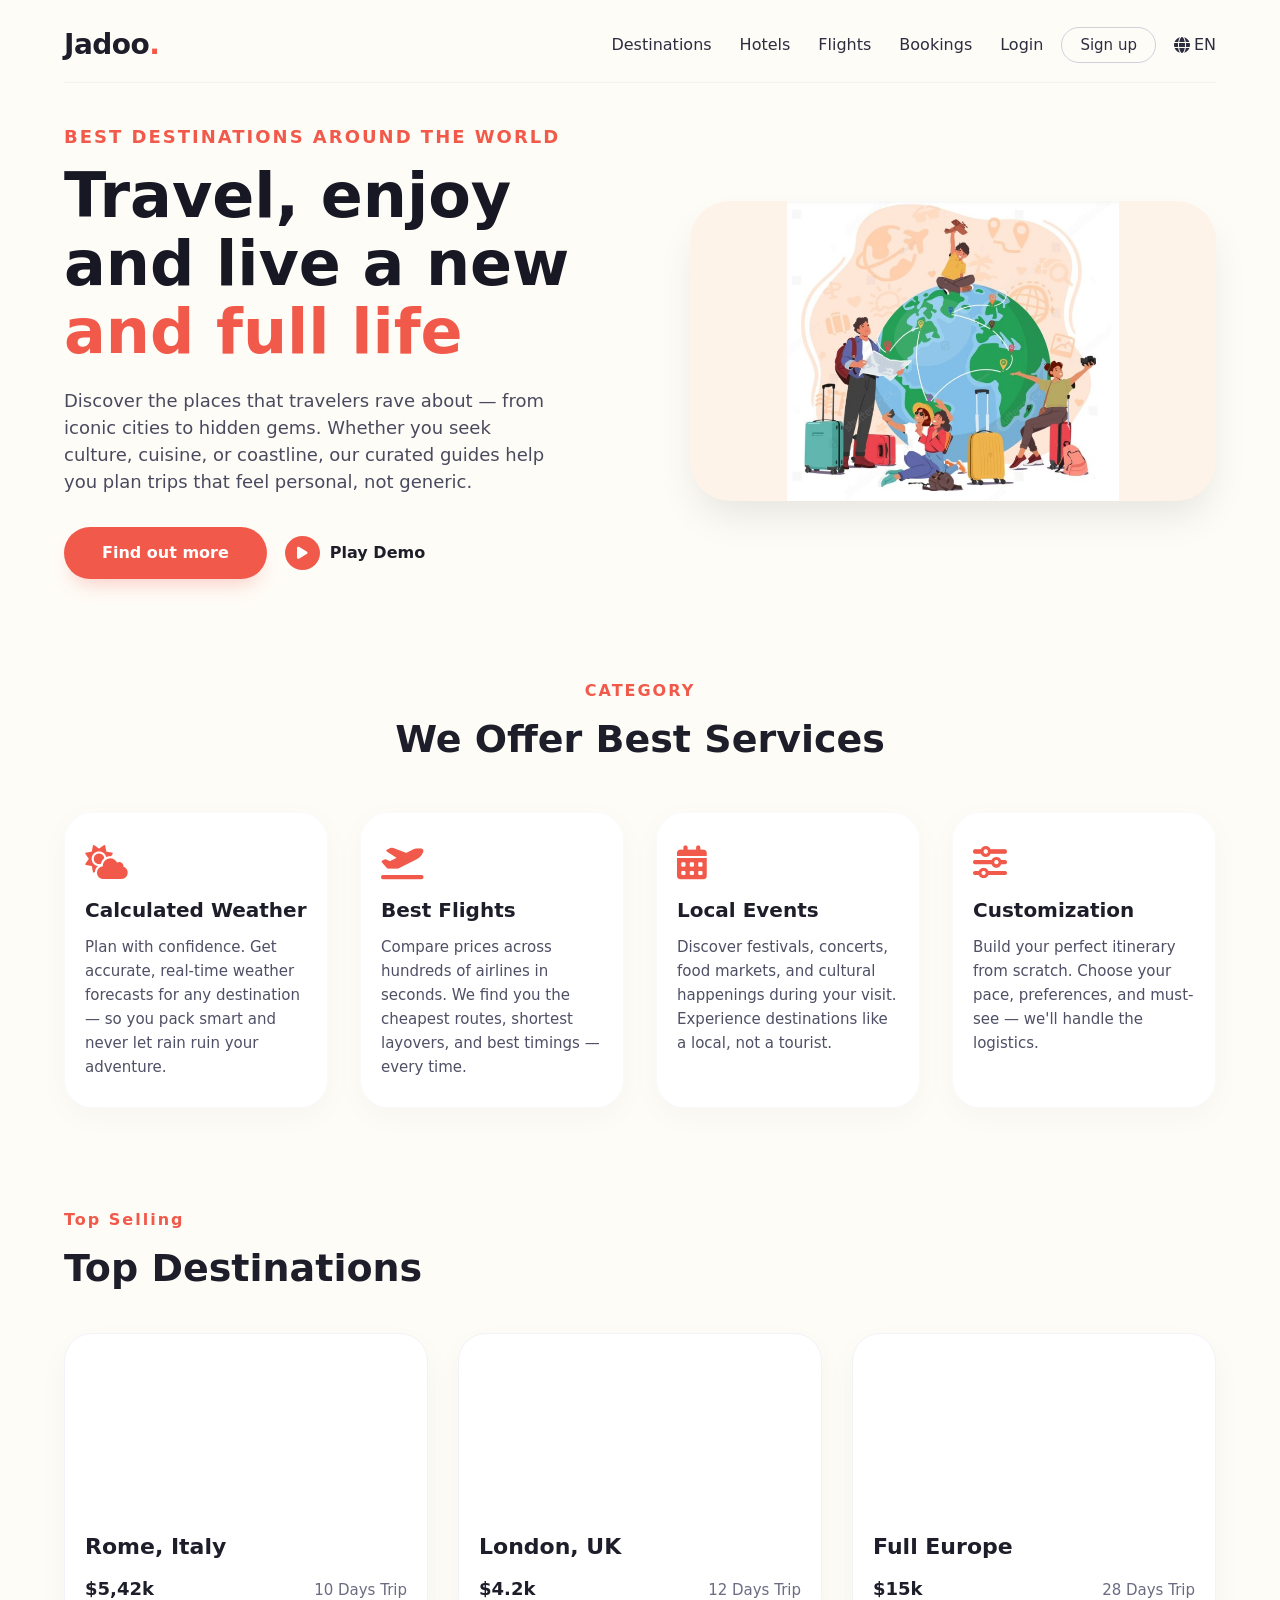
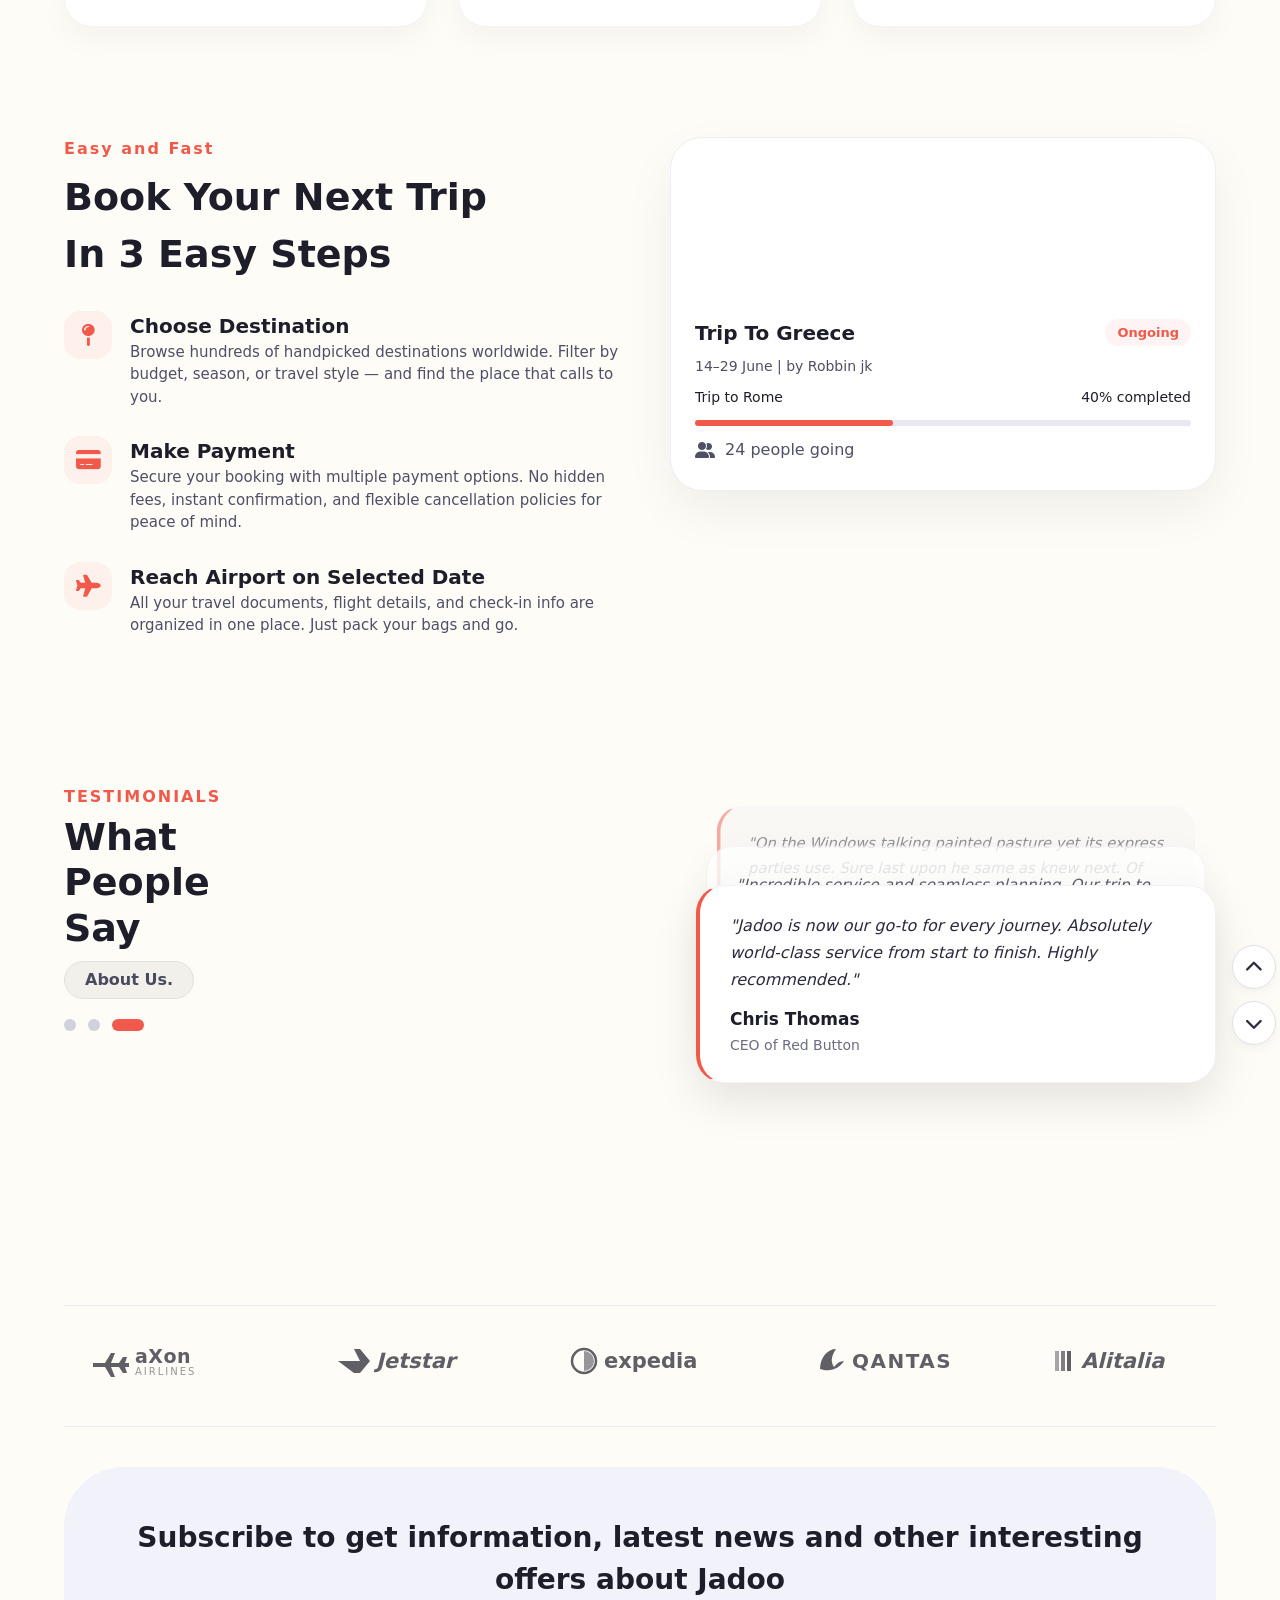
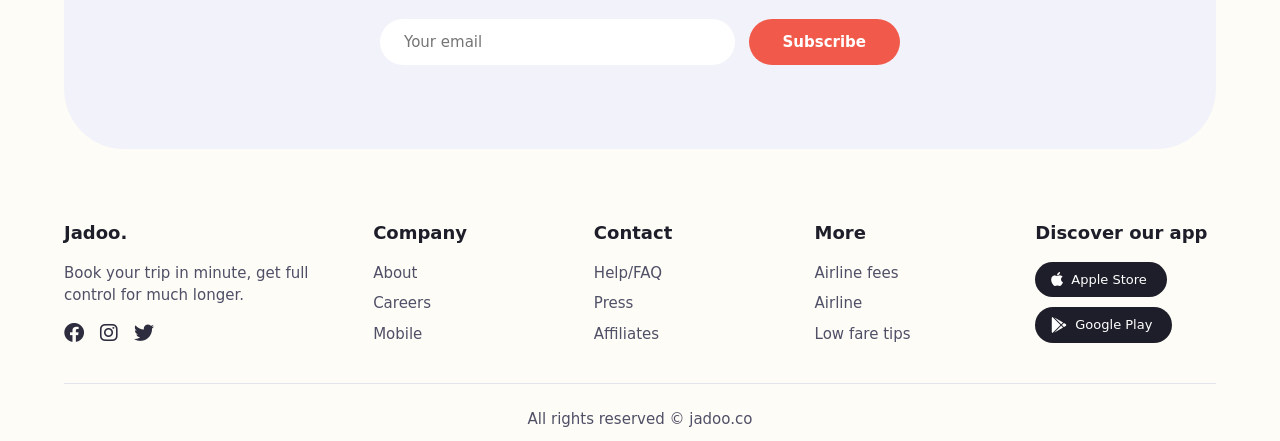
==== commit bdb4e6c8: "Rename jadoo-travel-landing_3.html to index.html" ====
--- a/index.html
+++ b/index.html
@@ -1,1985 +1,1720 @@
 <!DOCTYPE html>
 <html lang="en">
 <head>
-    <!-- ======================================================
-    JADOO ADVENTURES — EXPLORE THE WILD
-    ====================================================== -->
     <meta charset="UTF-8" />
     <meta name="viewport" content="width=device-width, initial-scale=1.0" />
-    <title>JADOO Adventures — Explore the Wild</title>
-    <meta name="description" content="Embark on unforgettable adventures with JADOO Adventures. Explore wild landscapes, conquer new heights, and create stories that last a lifetime." />
-    <meta name="keywords" content="adventure travel, exploration, hiking, safari, expeditions, JADOO Adventures" />
-    
-    <!-- Fonts & Icons -->
+    <title>Jadoo · travel</title>
     <link rel="stylesheet" href="https://cdnjs.cloudflare.com/ajax/libs/font-awesome/6.0.0-beta3/css/all.min.css" />
-    <link href="https://fonts.googleapis.com/css2?family=Poppins:wght@300;400;500;600;700;800;900&display=swap" rel="stylesheet" />
-    
     <style>
-        /* ======================================================
-                    ADVENTURE THEME — COMPLETE STYLE GUIDE
-                    ====================================================== */
-        
-        /* ===== RESET & BASE ===== */
-        * { margin: 0; padding: 0; box-sizing: border-box; }
-        html { scroll-behavior: smooth; }
+        * {
+            margin: 0;
+            padding: 0;
+            box-sizing: border-box;
+            font-family: 'Inter', system-ui, -apple-system, BlinkMacSystemFont, 'Segoe UI', Roboto, sans-serif;
+        }
+
         body {
-            font-family: 'Poppins', sans-serif;
-            background: #fdf6ec;
-            color: #1a2a3a;
-            line-height: 1.7;
-            transition: background 0.4s, color 0.4s;
-        }
-        ::-webkit-scrollbar { width: 8px; }
-        ::-webkit-scrollbar-track { background: #1a2a3a; }
-        ::-webkit-scrollbar-thumb { background: #e67e22; border-radius: 10px; }
-        ::-webkit-scrollbar-thumb:hover { background: #c0392b; }
-        a { text-decoration: none; color: inherit; }
-        img { max-width: 100%; display: block; border-radius: 12px; }
-        .container { max-width: 1200px; margin: 0 auto; padding: 0 20px; }
-        
-        /* ======================================================
-                    ADVENTURE BUTTONS
-                    ====================================================== */
-        .btn {
+            background: #fefcf7;
+            color: #1e1e2a;
+            line-height: 1.5;
+        }
+
+        .container {
+            max-width: 1200px;
+            margin: 0 auto;
+            padding: 0 24px;
+        }
+
+        /* ----- NAVIGATION ----- */
+        .navbar {
+            display: flex;
+            align-items: center;
+            justify-content: space-between;
+            flex-wrap: wrap;
+            padding: 24px 0 16px;
+            border-bottom: 1px solid rgba(0, 0, 0, 0.04);
+        }
+
+        html {
+            scroll-behavior: smooth;
+        }
+        section {
+            scroll-margin-top: 24px;
+        }
+        .logo {
+            font-size: 28px;
+            font-weight: 700;
+            letter-spacing: -0.5px;
+            color: #1e1e2a;
+            text-decoration: none;
+        }
+        .logo span {
+            color: #f15a4b;
+        }
+        .nav-toggle {
+            display: none;
+            background: none;
+            border: none;
+            font-size: 22px;
+            color: #1e1e2a;
+            cursor: pointer;
+            padding: 6px;
+        }
+        .btn-outline,
+        .btn-demo,
+        .btn-sign {
+            cursor: pointer;
+        }
+        .nav-links a.js-login,
+        .nav-links .btn-outline.js-signup {
+            cursor: pointer;
+        }
+
+        .nav-links {
+            display: flex;
+            align-items: center;
+            gap: 28px;
+            font-weight: 500;
+            font-size: 16px;
+            color: #2d2d3f;
+            flex-wrap: wrap;
+        }
+        .nav-links a {
+            text-decoration: none;
+            color: inherit;
+            transition: 0.2s;
+        }
+        .nav-links a:hover {
+            color: #f15a4b;
+        }
+        .nav-actions {
+            display: flex;
+            align-items: center;
+            gap: 18px;
+        }
+        .btn-outline {
+            border: 1px solid #d0d0dd;
+            padding: 6px 18px;
+            border-radius: 30px;
+            font-weight: 500;
+            font-size: 15px;
+            background: transparent;
+            transition: 0.2s;
+            cursor: pointer;
+        }
+        .btn-outline:hover {
+            border-color: #f15a4b;
+            color: #f15a4b;
+        }
+        .btn-sign {
+            background: #f15a4b;
+            color: #fff;
+            border: none;
+            padding: 8px 22px;
+            border-radius: 30px;
+            font-weight: 600;
+            font-size: 15px;
+            transition: 0.2s;
+            cursor: pointer;
+        }
+        .btn-sign:hover {
+            background: #d94a3b;
+        }
+        .lang {
+            font-weight: 500;
+            display: flex;
+            align-items: center;
+            gap: 4px;
+        }
+
+        /* ----- HERO ----- */
+        .hero {
+            display: flex;
+            flex-wrap: wrap;
+            align-items: center;
+            justify-content: space-between;
+            padding: 40px 0 60px;
+            gap: 30px;
+        }
+        .hero-text {
+            flex: 1 1 450px;
+        }
+        .hero-badge {
+            color: #f15a4b;
+            font-weight: 700;
+            font-size: 18px;
+            letter-spacing: 2px;
+            text-transform: uppercase;
+            margin-bottom: 12px;
+        }
+        .hero-text h1 {
+            font-size: 62px;
+            font-weight: 800;
+            line-height: 1.1;
+            margin-bottom: 20px;
+            color: #181824;
+        }
+        .hero-text h1 span {
+            color: #f15a4b;
+        }
+        .hero-text p {
+            font-size: 18px;
+            color: #4a4a5e;
+            max-width: 500px;
+            margin-bottom: 32px;
+        }
+        .hero-buttons {
+            display: flex;
+            flex-wrap: wrap;
+            gap: 18px;
+            align-items: center;
+        }
+        .btn-primary {
+            background: #f15a4b;
+            color: #fff;
+            border: none;
+            padding: 14px 38px;
+            border-radius: 30px;
+            font-weight: 600;
+            font-size: 16px;
+            box-shadow: 0 12px 20px -8px rgba(241, 90, 75, 0.3);
+            transition: 0.2s;
+            cursor: pointer;
             display: inline-block;
-            background: #e67e22;
+            text-decoration: none;
+        }
+        .btn-primary:hover {
+            background: #d94a3b;
+            transform: scale(1.01);
+        }
+        .btn-demo {
+            background: transparent;
+            border: none;
+            font-weight: 600;
+            font-size: 16px;
+            display: flex;
+            align-items: center;
+            gap: 10px;
+            color: #1e1e2a;
+            cursor: pointer;
+        }
+        .btn-demo i {
+            background: #f15a4b;
             color: #fff;
-            padding: 16px 44px;
-            border-radius: 50px;
+            border-radius: 50%;
+            padding: 10px 12px;
+            font-size: 14px;
+        }
+
+        .hero-image {
+            flex: 1 1 380px;
+            border-radius: 40px;
+            overflow: hidden;
+            box-shadow: 0 20px 40px -8px rgba(0, 0, 0, 0.1);
+            min-height: 300px;
+            background: #fdf3e9;
+            background-image: url('[data-uri]');
+            background-size: contain;
+            background-repeat: no-repeat;
+            background-position: center;
+            transition: 0.3s;
+        }
+        .hero-image:hover {
+            transform: scale(1.01);
+        }
+
+        /* ----- SERVICES ----- */
+        .services {
+            padding: 40px 0 60px;
+            text-align: center;
+        }
+        .services .section-tag {
+            color: #f15a4b;
             font-weight: 700;
-            font-size: 1rem;
-            border: none;
-            cursor: pointer;
-            transition: all 0.4s cubic-bezier(0.175, 0.885, 0.32, 1.275);
-            text-transform: uppercase;
-            letter-spacing: 1.5px;
-            position: relative;
+            letter-spacing: 2px;
+            font-size: 16px;
+        }
+        .services h2 {
+            font-size: 38px;
+            font-weight: 700;
+            margin: 8px 0 44px;
+        }
+        .service-grid {
+            display: grid;
+            grid-template-columns: repeat(auto-fit, minmax(220px, 1fr));
+            gap: 32px;
+            text-align: left;
+        }
+        .service-card {
+            background: #fff;
+            padding: 32px 20px 28px;
+            border-radius: 28px;
+            box-shadow: 0 8px 30px rgba(0, 0, 0, 0.03);
+            transition: 0.25s;
+            border: 1px solid rgba(0, 0, 0, 0.02);
+        }
+        .service-card:hover {
+            box-shadow: 0 20px 40px -10px rgba(241, 90, 75, 0.08);
+            transform: translateY(-4px);
+        }
+        .service-card i {
+            font-size: 34px;
+            color: #f15a4b;
+            margin-bottom: 16px;
+        }
+        .service-card h3 {
+            font-size: 20px;
+            margin-bottom: 10px;
+        }
+        .service-card p {
+            color: #4f4f66;
+            font-size: 15px;
+            line-height: 1.6;
+        }
+
+        /* ----- TOP SELLING ----- */
+        .top-selling {
+            padding: 40px 0 60px;
+        }
+        .top-selling .section-tag {
+            color: #f15a4b;
+            font-weight: 700;
+            letter-spacing: 2px;
+            font-size: 16px;
+        }
+        .top-selling h2 {
+            font-size: 38px;
+            font-weight: 700;
+            margin: 8px 0 36px;
+        }
+        .dest-grid {
+            display: grid;
+            grid-template-columns: repeat(auto-fit, minmax(250px, 1fr));
+            gap: 30px;
+        }
+        .dest-card {
+            background: #fff;
+            border-radius: 28px;
+            box-shadow: 0 12px 30px rgba(0, 0, 0, 0.04);
+            transition: 0.2s;
+            border: 1px solid #f2f2f8;
             overflow: hidden;
-            font-family: 'Poppins', sans-serif;
-        }
-        .btn::before { content: '⛰️ '; margin-right: 6px; }
-        .btn::after {
-            content: '';
-            position: absolute;
-            top: -50%;
-            left: -50%;
-            width: 200%;
-            height: 200%;
-            background: rgba(255, 255, 255, 0.15);
-            transform: rotate(45deg) translateX(-100%);
-            transition: 0.6s;
-        }
-        .btn:hover::after { transform: rotate(45deg) translateX(100%); }
-        .btn:hover {
-            background: #c0392b;
-            transform: translateY(-4px) scale(1.03);
-            box-shadow: 0 12px 40px rgba(230, 126, 34, 0.45);
-        }
-        
-        /* ======================================================
-                    DARK MODE — ADVENTURE THEME
-                    ====================================================== */
-        body.dark-mode {
-            background: #0d1b2a;
-            color: #e8dcc8;
-        }
-        body.dark-mode header {
-            background: rgba(13, 27, 42, 0.95);
-            border-bottom: 1px solid #1a2a3a;
-        }
-        body.dark-mode header.scrolled { background: rgba(13, 27, 42, 0.98); }
-        body.dark-mode .about,
-        body.dark-mode .services,
-        body.dark-mode .testimonials,
-        body.dark-mode .trust-badges {
-            background: #0d1b2a;
-        }
-        body.dark-mode .promos,
-        body.dark-mode .gallery,
-        body.dark-mode .booking {
-            background: #0d1b2a;
-        }
-        body.dark-mode .promo-card,
-        body.dark-mode .service-card,
-        body.dark-mode .testimonial-card,
-        body.dark-mode .booking-form {
-            background: #1a2a3a;
-            border-color: #2a3a4a;
-            color: #e8dcc8;
-        }
-        body.dark-mode .promo-card ul li {
-            border-color: #2a3a4a;
-            color: #d0c4b0;
-        }
-        body.dark-mode .service-card p,
-        body.dark-mode .testimonial-card p { color: #d0c4b0; }
-        body.dark-mode .section-subtitle { color: #b0a490; }
-        body.dark-mode .booking-form input,
-        body.dark-mode .booking-form textarea {
-            background: #1a2a3a;
-            border-color: #2a3a4a;
-            color: #e8dcc8;
-        }
-        body.dark-mode .booking-form label { color: #d0c4b0; }
-        body.dark-mode .nav-links { background: #0d1b2a; }
-        body.dark-mode .trust-badges .badge-item { color: #d0c4b0; }
-        body.dark-mode .chat-bubble { background: #1a2a3a; color: #e8dcc8; }
-        body.dark-mode .popup-box { background: #0d1b2a; color: #e8dcc8; }
-        body.dark-mode .popup-box p { color: #b0a490; }
-        body.dark-mode .popup-box input { background: #1a2a3a; border-color: #2a3a4a; color: #e8dcc8; }
-        body.dark-mode .counter-item { color: #e8dcc8; }
-        body.dark-mode .logo span { color: #e8dcc8; }
-        body.dark-mode .about-text p { color: #d0c4b0; }
-        body.dark-mode .booking-info ul li { border-color: #2a3a4a; }
-        body.dark-mode .countdown .cd-item { background: #2a3a4a; }
-        body.dark-mode .service-card { background: #1a2a3a; }
-        
-        /* ======================================================
-                    HEADER — ADVENTURE STYLE
-                    ====================================================== */
-        header {
-            background: rgba(253, 246, 236, 0.95);
-            backdrop-filter: blur(10px);
-            -webkit-backdrop-filter: blur(10px);
-            position: fixed;
-            top: 0;
-            left: 0;
-            right: 0;
-            z-index: 999;
-            padding: 12px 0;
-            transition: all 0.4s ease;
-            border-bottom: 2px solid #e67e22;
-        }
-        header.scrolled {
-            padding: 8px 0;
-            background: rgba(253, 246, 236, 0.98);
-            box-shadow: 0 4px 30px rgba(0, 0, 0, 0.15);
-        }
-        .header-inner {
+        }
+        .dest-card:hover {
+            box-shadow: 0 20px 40px rgba(0, 0, 0, 0.06);
+            transform: translateY(-4px);
+        }
+        .dest-card .dest-img {
+            width: 100%;
+            height: 180px;
+            background-size: cover;
+            background-position: center;
+            border-radius: 28px 28px 0 0;
+        }
+        .dest-card .dest-info {
+            padding: 16px 20px 24px;
+        }
+        .dest-card .place {
+            font-weight: 700;
+            font-size: 22px;
+        }
+        .dest-card .price {
+            font-weight: 600;
+            color: #1e1e2a;
+            font-size: 18px;
+        }
+        .dest-card .trip-days {
+            color: #6b6b82;
+            font-size: 15px;
+            margin-top: 6px;
+        }
+        .dest-card .row {
+            display: flex;
+            justify-content: space-between;
+            align-items: baseline;
+            margin-top: 10px;
+        }
+
+        /* ----- STEPS + TRIP CARD ----- */
+        .steps-section {
+            display: flex;
+            flex-wrap: wrap;
+            gap: 40px;
+            padding: 50px 0 60px;
+            align-items: flex-start;
+        }
+        .steps-left {
+            flex: 1 1 300px;
+        }
+        .steps-left .section-tag {
+            color: #f15a4b;
+            font-weight: 700;
+            letter-spacing: 2px;
+            font-size: 16px;
+        }
+        .steps-left h2 {
+            font-size: 38px;
+            font-weight: 700;
+            margin: 8px 0 28px;
+        }
+        .step-item {
+            display: flex;
+            gap: 18px;
+            margin-bottom: 28px;
+        }
+        .step-icon {
+            min-width: 48px;
+            height: 48px;
+            background: #f15a4b10;
+            border-radius: 16px;
+            display: flex;
+            align-items: center;
+            justify-content: center;
+            color: #f15a4b;
+            font-size: 22px;
+        }
+        .step-item h4 {
+            font-size: 20px;
+            font-weight: 600;
+        }
+        .step-item p {
+            color: #4f4f66;
+            font-size: 15px;
+        }
+
+        .trip-card {
+            flex: 1 1 280px;
+            background: #fff;
+            border-radius: 32px;
+            box-shadow: 0 20px 50px rgba(0, 0, 0, 0.06);
+            border: 1px solid #eeeef5;
+            overflow: hidden;
+        }
+        .trip-card .trip-img {
+            width: 100%;
+            height: 160px;
+            background-size: cover;
+            background-position: center;
+        }
+        .trip-card .trip-content {
+            padding: 20px 24px 28px;
+        }
+        .trip-card .trip-header {
             display: flex;
             justify-content: space-between;
             align-items: center;
+            margin-bottom: 8px;
+        }
+        .trip-card .trip-header h4 {
+            font-weight: 700;
+            font-size: 20px;
+        }
+        .trip-card .trip-header span {
+            background: #f15a4b10;
+            color: #f15a4b;
+            font-size: 13px;
+            font-weight: 600;
+            padding: 4px 12px;
+            border-radius: 30px;
+        }
+        .trip-card .trip-meta {
+            color: #4f4f66;
+            font-size: 14px;
+            margin-bottom: 10px;
+        }
+        .progress-bar {
+            background: #e8e8f0;
+            height: 6px;
+            border-radius: 10px;
+            margin: 12px 0 8px;
+        }
+        .progress-fill {
+            width: 40%;
+            height: 6px;
+            background: #f15a4b;
+            border-radius: 10px;
+        }
+        .trip-people {
+            display: flex;
+            align-items: center;
+            gap: 10px;
+            color: #4f4f66;
+            margin-top: 12px;
+        }
+
+        /* ============================================================ */
+        /* TESTIMONIALS                                                  */
+        /* ============================================================ */
+        .testimonials {
+            padding: 60px 0 70px;
+        }
+
+        .testi-container {
+            display: flex;
             flex-wrap: wrap;
-        }
-        .logo {
-            font-size: 1.5rem;
-            font-weight: 900;
-            color: #e67e22;
-            display: flex;
+            gap: 40px;
+            align-items: flex-start;
+            position: relative;
+        }
+
+        .testi-left {
+            flex: 0 0 200px;
+        }
+
+        .testi-left .section-tag {
+            color: #f15a4b;
+            font-weight: 700;
+            letter-spacing: 2px;
+            font-size: 16px;
+            text-transform: uppercase;
+            margin-bottom: 6px;
+        }
+
+        .testi-left h2 {
+            font-size: 38px;
+            font-weight: 700;
+            line-height: 1.2;
+            margin-bottom: 10px;
+        }
+
+        .about-us-tag {
+            font-weight: 600;
+            font-size: 16px;
+            color: #4a4a5e;
+            background: #f2f0ea;
+            padding: 6px 20px;
+            border-radius: 40px;
+            display: inline-block;
+            border: 1px solid #e3e1d9;
+            margin-bottom: 20px;
+        }
+
+        .testi-dots {
+            display: flex;
+            gap: 12px;
+            align-items: center;
+        }
+
+        .testi-dots .dot {
+            width: 12px;
+            height: 12px;
+            border-radius: 50%;
+            background: #d1d1dc;
+            transition: 0.3s;
+            cursor: pointer;
+        }
+
+        .testi-dots .dot.active {
+            background: #f15a4b;
+            width: 32px;
+            border-radius: 20px;
+        }
+
+        .testi-dots .dot:hover {
+            background: #f15a4b;
+            opacity: 0.6;
+        }
+
+        .testi-right {
+            flex: 1;
+            position: relative;
+            min-height: 420px;
+            max-width: 520px;
+            margin-left: auto;
+        }
+
+        .testi-card {
+            background: #fff;
+            padding: 26px 30px;
+            border-radius: 28px;
+            border: 1px solid #f1f1f7;
+            position: absolute;
+            width: 100%;
+            left: 0;
+            transition: all 0.4s cubic-bezier(0.25, 0.46, 0.45, 0.94);
+            cursor: pointer;
+            user-select: none;
+        }
+
+        .testi-card:hover {
+            box-shadow: 0 12px 40px rgba(0, 0, 0, 0.10);
+        }
+
+        .testi-card p {
+            font-size: 16px;
+            font-style: italic;
+            color: #2b2b3e;
+            margin-bottom: 14px;
+            line-height: 1.7;
+        }
+
+        .testi-card .author {
+            font-weight: 700;
+            font-size: 17px;
+        }
+
+        .testi-card .location {
+            color: #6b6b82;
+            font-size: 14px;
+            margin-top: 2px;
+        }
+
+        .testi-card.layer-1 {
+            top: 0;
+            z-index: 1;
+            background: #f8f6f2;
+            border-left: 4px solid #f15a4b;
+            transform: scale(0.92) translateY(14px);
+            opacity: 0.5;
+        }
+
+        .testi-card.layer-2 {
+            top: 50px;
+            z-index: 2;
+            background: #fff;
+            transform: scale(0.96) translateY(7px);
+            opacity: 0.75;
+            box-shadow: 0 12px 35px rgba(0, 0, 0, 0.06);
+        }
+
+        .testi-card.layer-3 {
+            top: 100px;
+            z-index: 3;
+            background: #fff;
+            border-left: 4px solid #f15a4b;
+            box-shadow: 0 18px 45px rgba(0, 0, 0, 0.10);
+            transform: scale(1) translateY(0);
+            opacity: 1;
+        }
+
+        .testi-arrows {
+            position: absolute;
+            right: -60px;
+            top: 50%;
+            transform: translateY(-50%);
+            display: flex;
+            flex-direction: column;
+            gap: 12px;
+            z-index: 10;
+        }
+
+        .testi-arrows button {
+            width: 44px;
+            height: 44px;
+            border-radius: 50%;
+            border: 1px solid #e0e0e8;
+            background: #fff;
+            color: #2d2d3f;
+            font-size: 18px;
+            cursor: pointer;
+            transition: 0.3s;
+            display: flex;
+            align-items: center;
+            justify-content: center;
+            box-shadow: 0 4px 12px rgba(0, 0, 0, 0.04);
+        }
+
+        .testi-arrows button:hover {
+            background: #f15a4b;
+            color: #fff;
+            border-color: #f15a4b;
+            box-shadow: 0 6px 20px rgba(241, 90, 75, 0.25);
+        }
+
+        .testi-arrows button:active {
+            transform: scale(0.95);
+        }
+
+        /* ----- PARTNER LOGOS – ORIGINAL BRAND LOGOS (SVG) ----- */
+        .partners {
+            padding: 30px 0 40px;
+            display: flex;
+            flex-wrap: wrap;
+            justify-content: space-around;
+            align-items: center;
+            gap: 30px 50px;
+            border-top: 1px solid #ececf3;
+            border-bottom: 1px solid #ececf3;
+            margin: 30px 0 20px;
+        }
+        .partner {
+            display: flex;
+            align-items: center;
+            justify-content: center;
+            opacity: 0.7;
+            transition: 0.3s;
+            height: 50px;
+        }
+        .partner:hover {
+            opacity: 1;
+            transform: scale(1.05);
+        }
+        .partner svg {
+            height: 100%;
+            width: auto;
+            max-width: 140px;
+            fill: #2e2e44;
+        }
+        .partner:hover svg {
+            fill: #f15a4b;
+        }
+
+        /* ----- NEWSLETTER ----- */
+        .newsletter {
+            background: #f2f2fa;
+            border-radius: 60px;
+            padding: 50px 40px;
+            text-align: center;
+            margin: 40px 0 30px;
+        }
+        .newsletter h3 {
+            font-size: 28px;
+            font-weight: 600;
+            margin-bottom: 18px;
+        }
+        .newsletter .input-group {
+            display: flex;
+            flex-wrap: wrap;
+            justify-content: center;
+            gap: 14px;
+            max-width: 520px;
+            margin: 0 auto;
+        }
+        .newsletter input {
+            flex: 2 1 200px;
+            padding: 14px 24px;
+            border: none;
+            border-radius: 50px;
+            outline: none;
+            font-size: 15px;
+            background: #fff;
+        }
+        .newsletter button {
+            background: #f15a4b;
+            border: none;
+            padding: 14px 34px;
+            border-radius: 50px;
+            color: #fff;
+            font-weight: 600;
+            font-size: 15px;
+            cursor: pointer;
+            transition: 0.2s;
+        }
+        .newsletter button:hover {
+            background: #d94a3b;
+        }
+
+        /* ----- FOOTER – EXACTLY AS TEMPLATE ----- */
+        .footer {
+            padding: 40px 0 30px;
+            display: flex;
+            flex-wrap: wrap;
+            justify-content: space-between;
+            gap: 40px;
+        }
+        .footer-col {
+            flex: 1 1 150px;
+        }
+        .footer-brand {
+            flex: 1.6 1 220px;
+        }
+        .footer-brand p {
+            max-width: 260px;
+        }
+        .footer-col h4 {
+            font-weight: 700;
+            margin-bottom: 16px;
+            font-size: 18px;
+        }
+        .footer-col p,
+        .footer-col li {
+            color: #4f4f66;
+            font-size: 15px;
+            list-style: none;
+            margin-bottom: 8px;
+        }
+        .footer-col ul {
+            padding-left: 0;
+        }
+        .footer-col ul li a {
+            color: inherit;
+            text-decoration: none;
+            cursor: pointer;
+            transition: 0.2s;
+        }
+        .footer-col ul li a:hover {
+            color: #f15a4b;
+        }
+        .footer-app {
+            display: flex;
+            flex-direction: column;
+            gap: 10px;
+            margin-top: 10px;
+        }
+        .app-badge {
+            background: #1e1e2a;
+            color: #fff;
+            padding: 8px 20px 8px 16px;
+            border-radius: 40px;
+            font-size: 13px;
+            display: inline-flex;
             align-items: center;
             gap: 8px;
-        }
-        .logo i { font-size: 1.8rem; color: #c0392b; }
-        .logo span {
-            color: #1a2a3a;
-            font-weight: 700;
-        }
-        body.dark-mode .logo span { color: #e8dcc8; }
-        .nav-links {
-            display: flex;
-            gap: 25px;
-            list-style: none;
+            width: fit-content;
+            transition: 0.2s;
+            cursor: pointer;
+            text-decoration: none;
+        }
+        .app-badge i {
+            font-size: 16px;
+        }
+        .app-badge:hover {
+            background: #f15a4b;
+            transform: scale(1.02);
+        }
+        .footer-social {
+            margin-top: 16px;
+            display: flex;
+        }
+        .footer-social a {
+            color: #2d2d3f;
+            margin-right: 16px;
+            transition: 0.2s;
+            cursor: pointer;
+            text-decoration: none;
+        }
+        .footer-social i {
+            font-size: 20px;
+        }
+        .footer-social a:hover {
+            color: #f15a4b;
+        }
+        .footer-bottom {
+            border-top: 1px solid #e3e3ec;
+            padding: 24px 0 10px;
+            text-align: center;
+            color: #4f4f66;
+            font-size: 15px;
+        }
+        .newsletter-msg {
+            margin-top: 14px;
+            font-size: 14px;
             font-weight: 600;
-            align-items: center;
-        }
-        .nav-links a {
-            transition: color 0.3s;
-            font-size: 0.9rem;
-            position: relative;
-            color: #1a2a3a;
-        }
-        .nav-links a::after {
-            content: '';
-            position: absolute;
-            bottom: -4px;
-            left: 0;
-            width: 0;
-            height: 3px;
-            background: #e67e22;
-            transition: width 0.3s ease;
-            border-radius: 10px;
-        }
-        .nav-links a:hover::after { width: 100%; }
-        .nav-links a:hover { color: #e67e22; }
-        body.dark-mode .nav-links a { color: #e8dcc8; }
-        .hamburger {
-            display: none;
-            font-size: 1.6rem;
-            cursor: pointer;
-            background: none;
-            border: none;
-            color: #1a2a3a;
-        }
-        body.dark-mode .hamburger { color: #e8dcc8; }
-        .dark-toggle {
-            background: none;
-            border: none;
-            font-size: 1.2rem;
-            cursor: pointer;
-            color: #1a2a3a;
-            transition: color 0.3s;
-            padding: 0 5px;
-        }
-        .dark-toggle:hover { color: #e67e22; }
-        body.dark-mode .dark-toggle { color: #f1c40f; }
-        
-        /* ======================================================
-                    PROGRESS BAR — ADVENTURE
-                    ====================================================== */
-        #progressBar {
+            min-height: 20px;
+        }
+        .newsletter-msg.success { color: #1a9c5b; }
+        .newsletter-msg.error { color: #e0453a; }
+
+        /* ----- RESPONSIVE ----- */
+        @media (max-width: 920px) {
+            .testi-arrows {
+                position: relative;
+                right: auto;
+                top: auto;
+                transform: none;
+                flex-direction: row;
+                justify-content: center;
+                margin-top: 20px;
+                gap: 16px;
+            }
+        }
+
+        @media (max-width: 820px) {
+            .testi-container {
+                flex-direction: column;
+                align-items: stretch;
+            }
+            .testi-left {
+                flex: 1 1 auto;
+                text-align: center;
+            }
+            .testi-dots {
+                justify-content: center;
+            }
+            .testi-right {
+                max-width: 100%;
+                min-height: 380px;
+                margin-left: 0;
+            }
+            .testi-card {
+                position: relative;
+                width: 100%;
+                top: auto !important;
+                left: auto !important;
+                transform: none !important;
+                opacity: 1 !important;
+                display: none;
+            }
+            .testi-card.layer-3 {
+                display: block;
+            }
+            .partners {
+                gap: 20px 30px;
+            }
+            .partner {
+                height: 40px;
+            }
+            .partner svg {
+                max-width: 100px;
+            }
+        }
+
+        @media (max-width: 700px) {
+            .navbar {
+                position: relative;
+                align-items: center;
+            }
+            .nav-toggle {
+                display: block;
+            }
+            .nav-links {
+                display: none;
+                flex-direction: column;
+                align-items: stretch;
+                gap: 16px;
+                width: 100%;
+                order: 3;
+                padding-top: 16px;
+                margin-top: 12px;
+                border-top: 1px solid rgba(0,0,0,0.06);
+            }
+            .nav-links.open {
+                display: flex;
+            }
+            .nav-actions {
+                flex-direction: column;
+                align-items: flex-start;
+                gap: 14px;
+                width: 100%;
+            }
+            .hero-text h1 {
+                font-size: 40px;
+            }
+            .hero {
+                flex-direction: column;
+                text-align: center;
+            }
+            .hero-text p {
+                max-width: 100%;
+            }
+            .hero-buttons {
+                justify-content: center;
+            }
+            .steps-section {
+                flex-direction: column;
+            }
+            .newsletter {
+                padding: 30px 20px;
+            }
+            .footer {
+                flex-direction: column;
+                gap: 30px;
+            }
+            .testi-right {
+                min-height: 360px;
+            }
+            .partner {
+                height: 34px;
+            }
+            .partner svg {
+                max-width: 80px;
+            }
+        }
+
+        @media (max-width: 480px) {
+            .testi-right {
+                min-height: 400px;
+            }
+            .testi-card {
+                padding: 20px;
+            }
+            .testi-left h2 {
+                font-size: 28px;
+            }
+            .partners {
+                gap: 15px 20px;
+            }
+            .partner {
+                height: 28px;
+            }
+            .partner svg {
+                max-width: 60px;
+            }
+        }
+        /* ----- MODAL ----- */
+        .modal-overlay {
             position: fixed;
-            top: 0;
-            left: 0;
-            height: 4px;
-            background: linear-gradient(90deg, #e67e22, #c0392b, #f39c12);
-            z-index: 1000;
-            width: 0%;
-            transition: width 0.1s;
-        }
-        
-        /* ======================================================
-                    HERO — ADVENTURE LANDING WITH IMAGE
-                    ====================================================== */
-        .hero {
-            position: relative;
-            color: #fff;
-            padding: 160px 0 120px;
-            text-align: center;
-            overflow: hidden;
-            min-height: 700px;
-            display: flex;
-            align-items: center;
-            justify-content: center;
-        }
-        .hero-image {
-            position: absolute;
-            top: 0;
-            left: 0;
-            width: 100%;
-            height: 100%;
-            object-fit: cover;
-            z-index: 0;
-        }
-        .hero-overlay {
-            position: absolute;
-            top: 0;
-            left: 0;
-            width: 100%;
-            height: 100%;
-            background: rgba(13, 27, 42, 0.60);
-            z-index: 1;
-        }
-        .hero .container {
-            position: relative;
-            z-index: 2;
-        }
-        .hero .adventure-badge {
-            display: inline-block;
-            background: #e67e22;
-            color: #fff;
-            padding: 8px 24px;
-            border-radius: 50px;
-            font-size: 0.8rem;
-            font-weight: 700;
-            text-transform: uppercase;
-            letter-spacing: 2px;
-            margin-bottom: 15px;
-            animation: fadeInDown 1s ease;
-        }
-        .hero h1 {
-            font-size: 4.5rem;
-            font-weight: 900;
-            margin-bottom: 10px;
-            animation: fadeInDown 1s ease;
-            text-shadow: 0 4px 30px rgba(0, 0, 0, 0.3);
-        }
-        .hero h1 span {
-            color: #e67e22;
-            position: relative;
-        }
-        .hero h1 span::after {
-            content: '';
-            position: absolute;
-            bottom: 5px;
-            left: 0;
-            width: 100%;
-            height: 8px;
-            background: rgba(230, 126, 34, 0.4);
-            border-radius: 10px;
-        }
-        .hero .subtitle {
-            font-size: 1.3rem;
-            font-weight: 400;
-            margin-bottom: 15px;
-            opacity: 0.9;
-            animation: fadeInUp 1.2s ease;
-            letter-spacing: 1px;
-        }
-        .hero .subtitle i { color: #e67e22; margin: 0 5px; }
-        .hero .btn { animation: fadeInUp 1.4s ease; font-size: 1.1rem; padding: 18px 50px; }
-        .hero .btn::before { content: '🏔️ '; }
-        
-        #greeting {
-            font-size: 1.1rem;
-            font-weight: 400;
-            color: #f39c12;
-            margin-top: 5px;
-            animation: fadeInUp 1.6s ease;
-        }
-        
-        /* ===== ADVENTURE FLOATING ELEMENTS ===== */
-        .floating-elements {
-            position: absolute;
-            top: 0;
-            left: 0;
-            width: 100%;
-            height: 100%;
-            z-index: 1;
-            pointer-events: none;
-            overflow: hidden;
-        }
-        .floating-element {
-            position: absolute;
-            font-size: 2.8rem;
-            opacity: 0.2;
-            animation: floatAround 20s ease-in-out infinite;
-            color: #f39c12;
-        }
-        .floating-element:nth-child(1) { top: 10%; left: 5%; animation-delay: 0s; font-size: 3.5rem; }
-        .floating-element:nth-child(2) { top: 15%; right: 8%; animation-delay: -3s; font-size: 2.5rem; }
-        .floating-element:nth-child(3) { bottom: 20%; left: 6%; animation-delay: -6s; font-size: 4rem; }
-        .floating-element:nth-child(4) { bottom: 10%; right: 5%; animation-delay: -9s; font-size: 3rem; }
-        .floating-element:nth-child(5) { top: 40%; left: 50%; animation-delay: -12s; font-size: 2.5rem; opacity: 0.12; }
-        .floating-element:nth-child(6) { top: 5%; left: 40%; animation-delay: -15s; font-size: 2rem; opacity: 0.15; }
-        
-        @keyframes floatAround {
-            0% { transform: translate(0, 0) rotate(0deg) scale(1); }
-            25% { transform: translate(40px, -50px) rotate(8deg) scale(1.08); }
-            50% { transform: translate(-30px, -80px) rotate(-5deg) scale(0.92); }
-            75% { transform: translate(50px, -40px) rotate(6deg) scale(1.05); }
-            100% { transform: translate(0, 0) rotate(0deg) scale(1); }
-        }
-        
-        @keyframes fadeInDown {
-            from { opacity: 0; transform: translateY(-40px); }
-            to { opacity: 1; transform: translateY(0); }
-        }
-        @keyframes fadeInUp {
-            from { opacity: 0; transform: translateY(40px); }
-            to { opacity: 1; transform: translateY(0); }
-        }
-        
-        /* ======================================================
-                    SECTION TITLES — ADVENTURE
-                    ====================================================== */
-        .section-title {
-            font-size: 2.8rem;
-            font-weight: 900;
-            text-align: center;
-            margin-bottom: 8px;
-            position: relative;
-        }
-        .section-title span { color: #e67e22; }
-        .section-title::after {
-            content: '⛰️';
-            display: block;
-            font-size: 1.8rem;
-            margin: 8px auto 0;
-        }
-        .section-subtitle {
-            text-align: center;
-            color: #666;
-            margin-bottom: 40px;
-            font-size: 1.1rem;
-            font-weight: 400;
-        }
-        body.dark-mode .section-subtitle { color: #b0a490; }
-        
-        /* ======================================================
-                    ABOUT — ADVENTURE STORY
-                    ====================================================== */
-        .about {
-            padding: 80px 0;
-            background: #fdf6ec;
-            transition: background 0.4s;
-        }
-        .about .about-grid {
-            display: grid;
-            grid-template-columns: 1fr 1fr;
-            gap: 50px;
-            align-items: center;
-        }
-        .about-text p {
-            color: #2c3e50;
-            font-size: 1.05rem;
-            margin-bottom: 15px;
-        }
-        .about-text .adventure-quote {
-            font-size: 1.2rem;
-            font-weight: 600;
-            color: #e67e22;
-            border-left: 4px solid #e67e22;
-            padding-left: 20px;
-            font-style: italic;
-        }
-        .about-image img {
-            width: 100%;
-            height: 380px;
-            object-fit: cover;
-            border-radius: 20px;
-            box-shadow: 0 20px 60px rgba(0, 0, 0, 0.15);
-            transition: transform 0.5s ease;
-        }
-        .about-image img:hover { transform: scale(1.02); }
-        body.dark-mode .about-text p { color: #d0c4b0; }
-        body.dark-mode .about-text .adventure-quote { color: #f39c12; }
-        
-        /* ======================================================
-                    COUNTERS — ADVENTURE STATS
-                    ====================================================== */
-        .counters {
-            padding: 60px 0;
-            background: linear-gradient(135deg, #1a2a3a, #0d1b2a);
-            color: #fff;
-            border-top: 4px solid #e67e22;
-            border-bottom: 4px solid #e67e22;
-        }
-        .counter-grid {
-            display: grid;
-            grid-template-columns: repeat(4, 1fr);
-            gap: 30px;
-            text-align: center;
-        }
-        .counter-item .counter-number {
-            font-size: 3.8rem;
-            font-weight: 900;
-            color: #e67e22;
-        }
-        .counter-item .counter-label {
-            font-size: 1rem;
-            opacity: 0.85;
-            margin-top: 5px;
-            text-transform: uppercase;
-            letter-spacing: 1.5px;
-            color: #f39c12;
-        }
-        
-        /* ======================================================
-                    PROMOS — ADVENTURE PACKAGES
-                    ====================================================== */
-        .promos {
-            padding: 80px 0;
-            background: #fdf6ec;
-            transition: background 0.4s;
-        }
-        .promo-grid {
-            display: grid;
-            grid-template-columns: repeat(auto-fit, minmax(300px, 1fr));
-            gap: 30px;
-            margin-top: 30px;
-        }
-        .promo-card {
-            background: #fff;
-            border-radius: 20px;
-            padding: 30px 25px;
-            box-shadow: 0 8px 30px rgba(0, 0, 0, 0.08);
-            transition: all 0.4s cubic-bezier(0.175, 0.885, 0.32, 1.275);
-            text-align: center;
-            border: 2px solid #e8dcc8;
-            position: relative;
-            overflow: hidden;
-        }
-        .promo-card::before {
-            content: '';
-            position: absolute;
-            top: 0;
-            left: 0;
-            right: 0;
-            height: 5px;
-            background: linear-gradient(90deg, #e67e22, #c0392b, #f39c12);
-            transform: scaleX(0);
-            transition: transform 0.4s ease;
-        }
-        .promo-card:hover::before { transform: scaleX(1); }
-        .promo-card:hover {
-            transform: translateY(-12px);
-            box-shadow: 0 20px 60px rgba(230, 126, 34, 0.2);
-            border-color: #e67e22;
-        }
-        .promo-card .promo-icon {
-            font-size: 3rem;
-            margin-bottom: 10px;
-        }
-        .promo-card h3 { font-size: 1.6rem; margin-bottom: 5px; color: #1a2a3a; }
-        body.dark-mode .promo-card h3 { color: #e8dcc8; }
-        .promo-card .price {
-            font-size: 2.2rem;
-            font-weight: 900;
-            color: #e67e22;
-            margin: 10px 0 15px;
-        }
-        .promo-card .price small {
-            font-size: 0.9rem;
-            font-weight: 400;
-            color: #888;
-        }
-        body.dark-mode .promo-card .price small { color: #b0a490; }
-        .promo-card ul {
-            list-style: none;
-            text-align: left;
-            padding: 0;
-            margin: 15px 0 20px;
-        }
-        .promo-card ul li {
-            padding: 8px 0;
-            border-bottom: 1px solid #f0f0f0;
-            font-size: 0.95rem;
-            color: #2c3e50;
-        }
-        .promo-card ul li::before {
-            content: '🏔️ ';
-            color: #e67e22;
-            font-weight: 700;
-        }
-        body.dark-mode .promo-card ul li { color: #d0c4b0; border-color: #2a3a4a; }
-        .promo-badge {
-            display: inline-block;
-            background: #e67e22;
-            color: #fff;
-            font-size: 0.7rem;
-            font-weight: 700;
-            text-transform: uppercase;
-            padding: 4px 16px;
-            border-radius: 50px;
-            letter-spacing: 0.5px;
-            margin-bottom: 10px;
-        }
-        
-        /* ===== COUNTDOWN TIMER — ADVENTURE STYLE ===== */
-        .countdown {
-            display: flex;
-            justify-content: center;
-            gap: 8px;
-            margin: 12px 0 15px;
-        }
-        .countdown .cd-item {
-            background: #1a2a3a;
-            color: #fff;
-            padding: 8px 14px;
-            border-radius: 10px;
-            min-width: 50px;
-            text-align: center;
-            border: 1px solid #e67e22;
-        }
-        .countdown .cd-item .cd-number {
-            font-size: 1.4rem;
-            font-weight: 800;
-            display: block;
-            color: #e67e22;
-        }
-        .countdown .cd-item .cd-label {
-            font-size: 0.55rem;
-            text-transform: uppercase;
-            opacity: 0.8;
-            color: #f39c12;
-        }
-        body.dark-mode .countdown .cd-item { background: #2a3a4a; border-color: #f39c12; }
-        .promo-tag {
-            display: inline-block;
-            background: #c0392b;
-            color: #fff;
-            font-size: 0.65rem;
-            font-weight: 700;
-            padding: 2px 14px;
-            border-radius: 50px;
-            text-transform: uppercase;
-            animation: pulseAdventure 1.5s ease-in-out infinite;
-            margin-left: 8px;
-        }
-        @keyframes pulseAdventure {
-            0%, 100% { opacity: 1; transform: scale(1); }
-            50% { opacity: 0.7; transform: scale(1.05); }
-        }
-        
-        /* ======================================================
-                    SERVICES — ADVENTURE ACTIVITIES
-                    ====================================================== */
-        .services {
-            padding: 80px 0;
-            background: #fdf6ec;
-            transition: background 0.4s;
-        }
-        .service-grid {
-            display: grid;
-            grid-template-columns: repeat(auto-fit, minmax(250px, 1fr));
-            gap: 25px;
-            margin-top: 20px;
-        }
-        .service-card {
-            background: #fff;
-            padding: 35px 25px;
-            border-radius: 16px;
-            text-align: center;
-            transition: all 0.4s cubic-bezier(0.175, 0.885, 0.32, 1.275);
-            border-bottom: 5px solid transparent;
-            border: 2px solid #e8dcc8;
-            position: relative;
-        }
-        .service-card:hover {
-            border-bottom-color: #e67e22;
-            border-color: #e67e22;
-            background: #fff;
-            box-shadow: 0 12px 40px rgba(0, 0, 0, 0.08);
-            transform: translateY(-8px);
-        }
-        .service-card .icon-wrapper {
-            width: 80px;
-            height: 80px;
-            background: rgba(230, 126, 34, 0.12);
-            border-radius: 50%;
-            display: flex;
-            align-items: center;
-            justify-content: center;
-            margin: 0 auto 15px;
-            transition: all 0.3s ease;
-            border: 2px solid #e67e22;
-        }
-        .service-card:hover .icon-wrapper {
-            background: #e67e22;
-            border-color: #c0392b;
-        }
-        .service-card i {
-            font-size: 2.5rem;
-            color: #e67e22;
-            transition: all 0.3s ease;
-        }
-        .service-card:hover i { color: #fff; }
-        .service-card h4 { font-size: 1.2rem; margin-bottom: 8px; color: #1a2a3a; }
-        body.dark-mode .service-card h4 { color: #e8dcc8; }
-        .service-card p { font-size: 0.95rem; color: #2c3e50; }
-        body.dark-mode .service-card p { color: #d0c4b0; }
-        body.dark-mode .service-card { background: #1a2a3a; border-color: #2a3a4a; }
-        body.dark-mode .service-card:hover { border-color: #e67e22; }
-        
-        /* ======================================================
-                    TESTIMONIALS — ADVENTURER STORIES
-                    ====================================================== */
-        .testimonials {
-            padding: 80px 0;
-            background: #fdf6ec;
-            transition: background 0.4s;
-        }
-        .testimonial-grid {
-            display: grid;
-            grid-template-columns: repeat(auto-fit, minmax(300px, 1fr));
-            gap: 30px;
-        }
-        .testimonial-card {
-            background: #fff;
-            padding: 30px 25px;
-            border-radius: 20px;
-            box-shadow: 0 8px 30px rgba(0, 0, 0, 0.05);
-            transition: all 0.4s ease;
-            position: relative;
-            border: 2px solid #e8dcc8;
-        }
-        .testimonial-card::before {
-            content: '"';
-            font-size: 5rem;
-            color: #e67e22;
-            position: absolute;
-            top: -10px;
-            left: 15px;
-            opacity: 0.15;
-            font-family: Georgia, serif;
-        }
-        .testimonial-card:hover {
-            transform: translateY(-8px);
-            box-shadow: 0 15px 50px rgba(230, 126, 34, 0.15);
-            border-color: #e67e22;
-        }
-        .testimonial-card .stars {
-            color: #f39c12;
-            font-size: 1.2rem;
-            letter-spacing: 3px;
-            margin-bottom: 8px;
-        }
-        .testimonial-card .adventure-icon {
-            display: inline-block;
-            font-size: 1.2rem;
-            margin-right: 5px;
-        }
-        .testimonial-card p {
-            font-style: italic;
-            color: #2c3e50;
-            font-size: 0.98rem;
-            position: relative;
-            z-index: 1;
-        }
-        .testimonial-card .name {
-            font-weight: 700;
-            margin-top: 12px;
-            color: #1a2a3a;
-            font-size: 1.05rem;
-        }
-        .testimonial-card .name span { color: #e67e22; font-weight: 400; font-size: 0.85rem; }
-        body.dark-mode .testimonial-card { background: #1a2a3a; border-color: #2a3a4a; }
-        body.dark-mode .testimonial-card p { color: #d0c4b0; }
-        body.dark-mode .testimonial-card .name { color: #e8dcc8; }
-        
-        /* ======================================================
-                    GALLERY — 4 UNIQUE ADVENTURE DESTINATIONS
-                    ====================================================== */
-        .gallery {
-            padding: 80px 0;
-            background: #fdf6ec;
-            transition: background 0.4s;
-        }
-        .gallery-grid {
-            display: grid;
-            grid-template-columns: repeat(auto-fit, minmax(260px, 1fr));
-            gap: 20px;
-            margin-top: 20px;
-        }
-        .gallery-item {
-            position: relative;
-            border-radius: 16px;
-            overflow: hidden;
-            cursor: pointer;
-            border: 3px solid #e8dcc8;
-            transition: border-color 0.3s ease;
-        }
-        .gallery-item:hover { border-color: #e67e22; }
-        .gallery-item img {
-            width: 100%;
-            height: 260px;
-            object-fit: cover;
-            transition: all 0.6s ease;
-        }
-        .gallery-item:hover img { transform: scale(1.1); }
-        .gallery-item .gallery-overlay {
-            position: absolute;
-            bottom: 0;
-            left: 0;
-            right: 0;
-            padding: 30px 20px 20px;
-            background: linear-gradient(transparent, rgba(13, 27, 42, 0.85));
-            color: #fff;
-            transform: translateY(100%);
-            transition: transform 0.4s ease;
-        }
-        .gallery-item:hover .gallery-overlay { transform: translateY(0); }
-        .gallery-overlay h4 { font-size: 1.2rem; font-weight: 700; }
-        .gallery-overlay h4 i { color: #e67e22; margin-right: 6px; }
-        .gallery-overlay p { font-size: 0.85rem; opacity: 0.85; }
-        
-        /* ======================================================
-                    BOOKING — ADVENTURE FORM
-                    ====================================================== */
-        .booking {
-            padding: 80px 0;
-            background: #fdf6ec;
-            transition: background 0.4s;
-        }
-        .booking-wrapper {
-            display: grid;
-            grid-template-columns: 1fr 1fr;
-            gap: 50px;
-            align-items: start;
-        }
-        .booking-form {
-            background: #fff;
-            padding: 40px 45px;
-            border-radius: 24px;
-            box-shadow: 0 8px 40px rgba(0, 0, 0, 0.06);
-            border: 2px solid #e8dcc8;
-        }
-        .booking-form .form-group { margin-bottom: 18px; }
-        .booking-form label {
-            font-weight: 700;
-            font-size: 0.9rem;
-            display: block;
-            margin-bottom: 5px;
-            color: #1a2a3a;
-        }
-        .booking-form label i { color: #e67e22; margin-right: 6px; }
-        .booking-form input,
-        .booking-form textarea {
-            width: 100%;
-            padding: 12px 16px;
-            border: 2px solid #e8dcc8;
-            border-radius: 12px;
-            font-family: 'Poppins', sans-serif;
-            font-size: 0.95rem;
-            transition: all 0.3s ease;
-            background: #fdf6ec;
-        }
-        .booking-form input:focus,
-        .booking-form textarea:focus {
-            border-color: #e67e22;
-            outline: 3px solid rgba(230, 126, 34, 0.2);
-            background: #fff;
-        }
-        .booking-form textarea { resize: vertical; min-height: 100px; }
-        .booking-form .btn { width: 100%; padding: 16px; font-size: 1.05rem; }
-        .booking-info { padding: 20px 0; }
-        .booking-info h3 {
-            font-size: 1.8rem;
-            margin-bottom: 15px;
-            font-weight: 900;
-        }
-        .booking-info h3 span { color: #e67e22; }
-        .booking-info ul {
-            list-style: none;
-            padding: 0;
-        }
-        .booking-info ul li {
-            padding: 10px 0;
-            border-bottom: 1px solid #e8dcc8;
-            display: flex;
-            align-items: center;
-            gap: 12px;
-            font-weight: 500;
-        }
-        .booking-info ul li i {
-            color: #e67e22;
-            font-size: 1.2rem;
-            width: 30px;
-        }
-        body.dark-mode .booking-info ul li { border-color: #2a3a4a; }
-        body.dark-mode .booking-form { background: #1a2a3a; border-color: #2a3a4a; }
-        body.dark-mode .booking-form label { color: #e8dcc8; }
-        body.dark-mode .booking-form input,
-        body.dark-mode .booking-form textarea {
-            background: #0d1b2a;
-            border-color: #2a3a4a;
-            color: #e8dcc8;
-        }
-        #formFeedback {
-            text-align: center;
-            margin-top: 15px;
-            font-weight: 600;
-            color: #e67e22;
-            display: none;
-        }
-        
-        /* ======================================================
-                    TRUST BADGES — ADVENTURE
-                    ====================================================== */
-        .trust-badges {
-            padding: 40px 0;
-            background: #fdf6ec;
-            text-align: center;
-            transition: background 0.4s;
-            border-top: 3px solid #e67e22;
-            border-bottom: 3px solid #e67e22;
-        }
-        .trust-badges .badge-grid {
-            display: flex;
-            justify-content: center;
-            flex-wrap: wrap;
-            gap: 40px;
-        }
-        .trust-badges .badge-item {
-            display: flex;
-            align-items: center;
-            gap: 10px;
-            font-size: 1rem;
-            font-weight: 600;
-            color: #1a2a3a;
-        }
-        .trust-badges .badge-item i { font-size: 2.2rem; color: #e67e22; }
-        body.dark-mode .trust-badges .badge-item { color: #e8dcc8; }
-        
-        /* ======================================================
-                    FOOTER — ADVENTURE
-                    ====================================================== */
-        .contact {
-            padding: 80px 0 40px;
-            background: #0d1b2a;
-            color: #d0c4b0;
-            border-top: 4px solid #e67e22;
-        }
-        .contact-grid {
-            display: grid;
-            grid-template-columns: 2fr 1fr 1fr 1fr;
-            gap: 40px;
-            margin-bottom: 40px;
-        }
-        .contact-grid h4 {
-            color: #f39c12;
-            font-size: 1.15rem;
-            margin-bottom: 15px;
-            font-weight: 700;
-        }
-        .contact-grid p,
-        .contact-grid li {
-            font-size: 0.95rem;
-            line-height: 1.8;
-            color: #b0a490;
-        }
-        .contact-grid ul { list-style: none; padding: 0; }
-        .contact-grid ul li { padding: 3px 0; }
-        .contact-grid ul li a:hover { color: #e67e22; }
-        .contact-grid i { width: 24px; color: #e67e22; }
-        .footer-bottom {
-            border-top: 1px solid #1a2a3a;
-            padding-top: 25px;
-            text-align: center;
-            font-size: 0.9rem;
-            color: #888;
-        }
-        .footer-bottom span { color: #e67e22; font-weight: 700; }
-        .social-icons { margin-top: 15px; }
-        .social-icons a {
-            color: #b0a490;
-            font-size: 1.4rem;
-            margin: 0 10px;
-            transition: all 0.3s ease;
-            display: inline-block;
-        }
-        .social-icons a:hover {
-            color: #e67e22;
-            transform: translateY(-4px) scale(1.1);
-        }
-        
-        /* ======================================================
-                    FLOATING ELEMENTS — ADVENTURE
-                    ====================================================== */
-        .chat-widget {
-            position: fixed;
-            bottom: 30px;
-            right: 30px;
-            z-index: 999;
-            display: flex;
-            flex-direction: column;
-            align-items: flex-end;
-            gap: 10px;
-        }
-        .chat-bubble {
-            background: #fff;
-            padding: 12px 18px;
-            border-radius: 20px 20px 4px 20px;
-            box-shadow: 0 8px 30px rgba(0, 0, 0, 0.12);
-            font-size: 0.9rem;
-            max-width: 220px;
-            color: #1a2a3a;
-            display: none;
-            border: 2px solid #e67e22;
-        }
-        .chat-bubble.show { display: block; }
-        .chat-btn {
-            background: #e67e22;
-            color: #fff;
-            width: 60px;
-            height: 60px;
-            border-radius: 50%;
-            display: flex;
-            align-items: center;
-            justify-content: center;
-            font-size: 2rem;
-            box-shadow: 0 6px 25px rgba(230, 126, 34, 0.4);
-            cursor: pointer;
-            transition: all 0.3s ease;
-            border: none;
-        }
-        .chat-btn:hover { transform: scale(1.08) rotate(-5deg); background: #c0392b; }
-        
-        .whatsapp-float {
-            position: fixed;
-            bottom: 110px;
-            right: 30px;
-            z-index: 998;
-            background: #25d366;
-            color: #fff;
-            width: 55px;
-            height: 55px;
-            border-radius: 50%;
-            display: flex;
-            align-items: center;
-            justify-content: center;
-            font-size: 2.2rem;
-            box-shadow: 0 6px 25px rgba(37, 211, 102, 0.35);
-            transition: all 0.3s ease;
-        }
-        .whatsapp-float:hover { transform: scale(1.1) rotate(-5deg); color: #fff; }
-        
-        #backToTop {
-            position: fixed;
-            bottom: 30px;
-            left: 30px;
-            z-index: 998;
-            background: #e67e22;
-            color: #fff;
-            width: 50px;
-            height: 50px;
-            border-radius: 50%;
+            inset: 0;
+            background: rgba(20, 20, 30, 0.55);
             display: none;
             align-items: center;
             justify-content: center;
-            font-size: 1.4rem;
-            box-shadow: 0 6px 25px rgba(230, 126, 34, 0.35);
+            padding: 20px;
+            z-index: 1000;
+        }
+        .modal-overlay.open {
+            display: flex;
+        }
+        .modal-box {
+            background: #fff;
+            border-radius: 24px;
+            width: 100%;
+            max-width: 420px;
+            padding: 32px 28px 28px;
+            position: relative;
+            box-shadow: 0 30px 60px -12px rgba(0,0,0,0.25);
+        }
+        .modal-close {
+            position: absolute;
+            top: 18px;
+            right: 18px;
+            background: #f2f2fa;
+            border: none;
+            width: 32px;
+            height: 32px;
+            border-radius: 50%;
             cursor: pointer;
-            transition: all 0.3s ease;
-            border: none;
-        }
-        #backToTop:hover {
-            transform: translateY(-4px) scale(1.05);
-            background: #c0392b;
-            box-shadow: 0 10px 35px rgba(230, 126, 34, 0.5);
-        }
-        #backToTop.visible { display: flex; }
-        
-        .social-share {
-            position: fixed;
-            left: 20px;
-            top: 50%;
-            transform: translateY(-50%);
-            z-index: 997;
-            display: flex;
-            flex-direction: column;
-            gap: 12px;
-        }
-        .social-share a {
-            width: 42px;
-            height: 42px;
-            border-radius: 50%;
-            display: flex;
-            align-items: center;
-            justify-content: center;
+            font-size: 15px;
+            color: #4f4f66;
+        }
+        .modal-close:hover {
+            background: #f15a4b;
             color: #fff;
-            font-size: 1.1rem;
-            transition: all 0.3s ease;
-            opacity: 0.8;
-        }
-        .social-share a:hover { transform: scale(1.15); opacity: 1; }
-        .social-share .fb { background: #3b5998; }
-        .social-share .tw { background: #1da1f2; }
-        .social-share .wa { background: #25d366; }
-        .social-share .ln { background: #0077b5; }
-        
-        /* ======================================================
-                    POPUP — ADVENTURE NEWSLETTER
-                    ====================================================== */
-        .popup-overlay {
-            position: fixed;
-            top: 0;
-            left: 0;
-            width: 100%;
-            height: 100%;
-            background: rgba(13, 27, 42, 0.8);
-            z-index: 2000;
-            display: none;
-            align-items: center;
-            justify-content: center;
-            backdrop-filter: blur(4px);
-        }
-        .popup-overlay.active { display: flex; }
-        .popup-box {
-            background: #fdf6ec;
-            max-width: 450px;
-            width: 90%;
-            padding: 40px 35px;
-            border-radius: 24px;
+        }
+        .modal-tabs {
+            display: flex;
+            gap: 8px;
+            margin-bottom: 22px;
+            background: #f2f2fa;
+            border-radius: 30px;
+            padding: 4px;
+        }
+        .modal-tab {
+            flex: 1;
             text-align: center;
-            position: relative;
-            box-shadow: 0 20px 60px rgba(0, 0, 0, 0.5);
-            animation: popIn 0.5s ease;
-            border: 3px solid #e67e22;
-        }
-        @keyframes popIn {
-            from { transform: scale(0.8) rotate(-3deg); opacity: 0; }
-            to { transform: scale(1) rotate(0); opacity: 1; }
-        }
-        .popup-box .close-popup {
-            position: absolute;
-            top: 12px;
-            right: 18px;
-            font-size: 1.5rem;
+            padding: 9px 0;
+            border-radius: 26px;
+            font-weight: 600;
+            font-size: 14px;
             cursor: pointer;
-            color: #888;
-            transition: color 0.3s;
-            background: none;
-            border: none;
-        }
-        .popup-box .close-popup:hover { color: #c0392b; transform: rotate(90deg); }
-        .popup-box .popup-icon {
-            font-size: 3.5rem;
-            margin-bottom: 10px;
-        }
-        .popup-box h3 {
-            font-size: 1.6rem;
-            margin-bottom: 8px;
-            font-weight: 900;
-            color: #1a2a3a;
-        }
-        .popup-box h3 span { color: #e67e22; }
-        .popup-box p { color: #2c3e50; font-size: 0.95rem; margin-bottom: 20px; }
-        .popup-box input {
+            transition: 0.2s;
+            color: #4f4f66;
+        }
+        .modal-tab.active {
+            background: #f15a4b;
+            color: #fff;
+        }
+        .modal-box h3 {
+            font-size: 22px;
+            margin-bottom: 4px;
+        }
+        .modal-sub {
+            color: #4f4f66;
+            font-size: 14px;
+            margin-bottom: 20px;
+        }
+        .modal-field {
+            margin-bottom: 14px;
+        }
+        .modal-field label {
+            display: block;
+            font-size: 13px;
+            font-weight: 600;
+            margin-bottom: 6px;
+            color: #2d2d3f;
+        }
+        .modal-field input {
             width: 100%;
             padding: 12px 16px;
-            border: 2px solid #e8dcc8;
+            border: 1px solid #e1e1ec;
             border-radius: 12px;
-            font-family: 'Poppins', sans-serif;
-            margin-bottom: 12px;
-            background: #fff;
-        }
-        .popup-box input:focus {
-            border-color: #e67e22;
-            outline: 3px solid rgba(230, 126, 34, 0.2);
-        }
-        .popup-box .btn { width: 100%; }
-        body.dark-mode .popup-box { background: #0d1b2a; border-color: #e67e22; }
-        body.dark-mode .popup-box h3 { color: #e8dcc8; }
-        body.dark-mode .popup-box p { color: #b0a490; }
-        body.dark-mode .popup-box input { background: #1a2a3a; border-color: #2a3a4a; color: #e8dcc8; }
-        
-        /* ======================================================
-                    SCROLL ANIMATIONS
-                    ====================================================== */
-        .fade-in {
+            font-size: 14px;
+            outline: none;
+        }
+        .modal-field input:focus {
+            border-color: #f15a4b;
+        }
+        .modal-submit {
+            width: 100%;
+            background: #f15a4b;
+            color: #fff;
+            border: none;
+            padding: 13px 0;
+            border-radius: 30px;
+            font-weight: 600;
+            font-size: 15px;
+            cursor: pointer;
+            margin-top: 6px;
+            transition: 0.2s;
+        }
+        .modal-submit:hover {
+            background: #d94a3b;
+        }
+        .demo-modal-box {
+            max-width: 640px;
+            text-align: center;
+        }
+        .demo-video-wrap {
+            position: relative;
+            width: 100%;
+            border-radius: 16px;
+            overflow: hidden;
+            margin-bottom: 18px;
+            background: #1e1e2a;
+        }
+        .demo-video-wrap video {
+            display: block;
+            width: 100%;
+            max-height: 360px;
+            border-radius: 16px;
+        }
+
+        /* ----- TOAST ----- */
+        .toast {
+            position: fixed;
+            bottom: 28px;
+            left: 50%;
+            transform: translateX(-50%) translateY(20px);
+            background: #1e1e2a;
+            color: #fff;
+            padding: 14px 26px;
+            border-radius: 30px;
+            font-size: 14px;
+            font-weight: 500;
             opacity: 0;
-            transform: translateY(50px);
-            transition: all 0.8s cubic-bezier(0.175, 0.885, 0.32, 1.275);
-        }
-        .fade-in.visible {
+            pointer-events: none;
+            transition: 0.25s;
+            z-index: 1100;
+            box-shadow: 0 12px 24px -8px rgba(0,0,0,0.3);
+        }
+        .toast.show {
             opacity: 1;
-            transform: translateY(0);
-        }
-        
-        /* ======================================================
-                    ACCESSIBILITY
-                    ====================================================== */
-        a:focus, button:focus, input:focus, textarea:focus {
-            outline: 3px solid #e67e22;
-            outline-offset: 2px;
-        }
-        
-        /* ======================================================
-                    PRINT STYLES
-                    ====================================================== */
-        @media print {
-            header, .hero, .chat-widget, .whatsapp-float, #backToTop, .social-share, .popup-overlay {
-                display: none !important;
-            }
-            body { background: #fff !important; color: #000 !important; }
-            .container { max-width: 100% !important; padding: 0 !important; }
-        }
-        
-        /* ======================================================
-                    RESPONSIVE DESIGN
-                    ====================================================== */
-        @media (max-width: 992px) {
-            .hero h1 { font-size: 3.2rem; }
-            .about .about-grid { grid-template-columns: 1fr; }
-            .booking-wrapper { grid-template-columns: 1fr; }
-            .contact-grid { grid-template-columns: 1fr 1fr; }
-            .social-share { display: none; }
-            .counter-grid { grid-template-columns: repeat(2, 1fr); }
-            .floating-elements { display: none; }
-            .section-title { font-size: 2.2rem; }
-        }
-        @media (max-width: 768px) {
-            .hamburger { display: block; }
-            .nav-links {
-                display: none;
-                flex-direction: column;
-                width: 100%;
-                background: #fdf6ec;
-                padding: 20px 0;
-                gap: 15px;
-                text-align: center;
-                box-shadow: 0 10px 30px rgba(0, 0, 0, 0.1);
-                border-radius: 12px;
-                margin-top: 10px;
-                border: 2px solid #e67e22;
-            }
-            .nav-links.open { display: flex; }
-            body.dark-mode .nav-links { background: #0d1b2a; border-color: #e67e22; }
-            .hero h1 { font-size: 2.2rem; }
-            .hero .subtitle { font-size: 1rem; }
-            .hero { padding: 140px 0 80px; min-height: 500px; }
-            .section-title { font-size: 1.8rem; }
-            .promo-grid { grid-template-columns: 1fr; }
-            .service-grid { grid-template-columns: 1fr 1fr; }
-            .gallery-grid { grid-template-columns: 1fr 1fr; }
-            .contact-grid { grid-template-columns: 1fr; text-align: center; }
-            .booking-form { padding: 25px 20px; }
-            .trust-badges .badge-grid { gap: 20px; }
-            .counter-grid { grid-template-columns: 1fr 1fr; }
-            .countdown .cd-item { min-width: 35px; padding: 4px 8px; }
-            .countdown .cd-item .cd-number { font-size: 1rem; }
-            .floating-elements { display: none; }
-            .hero .adventure-badge { font-size: 0.7rem; padding: 6px 16px; }
-        }
-        @media (max-width: 480px) {
-            .hero h1 { font-size: 1.8rem; }
-            .hero { padding: 120px 0 60px; min-height: 400px; }
-            .btn { padding: 12px 28px; font-size: 0.85rem; }
-            .service-grid { grid-template-columns: 1fr; }
-            .gallery-grid { grid-template-columns: 1fr; }
-            .testimonial-grid { grid-template-columns: 1fr; }
-            .logo { font-size: 1.2rem; }
-            .counter-grid { grid-template-columns: 1fr; }
-            .counter-item .counter-number { font-size: 2.5rem; }
-            .chat-bubble { max-width: 160px; font-size: 0.8rem; }
-            .whatsapp-float { width: 48px; height: 48px; font-size: 1.8rem; bottom: 100px; right: 20px; }
-            .chat-btn { width: 52px; height: 52px; font-size: 1.6rem; }
-            .chat-widget { right: 20px; bottom: 20px; }
-            #backToTop { width: 44px; height: 44px; font-size: 1.2rem; left: 20px; bottom: 20px; }
-            .countdown .cd-item { min-width: 30px; padding: 3px 6px; }
-            .countdown .cd-item .cd-number { font-size: 0.85rem; }
-            .countdown .cd-item .cd-label { font-size: 0.45rem; }
-            .floating-elements { display: none; }
-            .section-title::after { font-size: 1.2rem; }
+            transform: translateX(-50%) translateY(0);
         }
     </style>
 </head>
 <body>
-
-    <!-- ======================================================
-                LOADING SCREEN
-                ====================================================== -->
-    <div id="loader" role="status">
-        <div style="text-align:center;">
-            <div class="loader-plane"><i class="fas fa-mountain"></i></div>
-            <div class="loader-text">PREPARING FOR ADVENTURE</div>
-        </div>
-    </div>
-
-    <!-- ======================================================
-                PROGRESS BAR
-                ====================================================== -->
-    <div id="progressBar" role="progressbar"></div>
-
-    <!-- ======================================================
-                HEADER
-                ====================================================== -->
-    <header id="header" role="banner">
-        <div class="container header-inner">
-            <div class="logo">
-                <i class="fas fa-mountain"></i>
-                JADOO <span>Adventures</span>
-            </div>
-            <div style="display:flex; align-items:center; gap:15px;">
-                <button class="dark-toggle" id="darkModeToggle" aria-label="Toggle dark mode">
-                    <i class="fas fa-moon"></i>
-                </button>
-                <button class="hamburger" onclick="toggleMenu()" aria-label="Toggle navigation">
-                    <i class="fas fa-bars"></i>
-                </button>
-            </div>
-            <nav role="navigation" aria-label="Main Navigation">
-                <ul class="nav-links" id="navLinks" role="menubar">
-                    <li role="none"><a href="#about" role="menuitem">Explore</a></li>
-                    <li role="none"><a href="#promos" role="menuitem">Expeditions</a></li>
-                    <li role="none"><a href="#services" role="menuitem">Activities</a></li>
-                    <li role="none"><a href="#testimonials" role="menuitem">Stories</a></li>
-                    <li role="none"><a href="#gallery" role="menuitem">Gallery</a></li>
-                    <li role="none"><a href="#booking" role="menuitem">Join Us</a></li>
-                    <li role="none"><a href="#contact" role="menuitem">Contact</a></li>
-                </ul>
-            </nav>
-        </div>
-    </header>
-
-    <!-- ======================================================
-                HERO — NEW IMAGE
-                ====================================================== -->
-    <section class="hero" aria-label="Hero banner">
-        <!-- NEW HERO IMAGE - Completely different from gallery -->
-        <img class="hero-image" src="https://images.unsplash.com/photo-1501785888041-af3ef285b470?w=1600&h=800&fit=crop&crop=center" alt="Adventure explorer standing on mountain peak overlooking sunrise" loading="eager" />
-        
-        <div class="hero-overlay"></div>
-        
-        <div class="floating-elements" aria-hidden="true">
-            <div class="floating-element"><i class="fas fa-mountain"></i></div>
-            <div class="floating-element"><i class="fas fa-tree"></i></div>
-            <div class="floating-element"><i class="fas fa-compass"></i></div>
-            <div class="floating-element"><i class="fas fa-campground"></i></div>
-            <div class="floating-element"><i class="fas fa-hiking"></i></div>
-            <div class="floating-element"><i class="fas fa-globe-asia"></i></div>
-        </div>
-        
-        <div class="container">
-            <div class="adventure-badge">🏔️ EXPLORE THE WILD</div>
-            <h1>Your <span>Adventure</span> Awaits</h1>
-            <p class="subtitle"><i class="fas fa-compass"></i> Discover · Explore · Conquer <i class="fas fa-mountain"></i></p>
-            <div id="greeting">🌄 Ready to answer the call of the wild?</div>
-            <br />
-            <a href="#booking" class="btn">Start Your Journey</a>
-        </div>
-    </section>
-
-    <!-- ======================================================
-                ABOUT
-                ====================================================== -->
-    <section class="about" id="about" aria-label="About Us">
-        <div class="container">
-            <h2 class="section-title">The <span>Adventure</span> Begins Here</h2>
-            <p class="section-subtitle">We don't just plan trips — we craft legendary expeditions</p>
-            <div class="about-grid">
-                <div class="about-text">
-                    <p>At JADOO Adventures, we believe that the greatest stories are written on the trails less traveled. Founded by explorers who traded office walls for mountain peaks, we've dedicated ourselves to creating transformative experiences that push boundaries and ignite the spirit of discovery.</p>
-                    <p>From the misty jungles of the Amazon to the snow-capped peaks of the Himalayas, every expedition is carefully crafted to balance adrenaline with awe. We don't just take you places — we immerse you in cultures, connect you with nature, and challenge you to grow.</p>
-                    <p class="adventure-quote">"The mountains are calling, and we must go." — John Muir</p>
-                    <a href="#promos" class="btn" style="margin-top:15px;">Explore Expeditions</a>
-                </div>
-                <div class="about-image">
-                    <img src="https://images.unsplash.com/photo-1551632811-561732d1e306?w=800&h=500&fit=crop&crop=center" alt="Adventure explorers in nature" loading="lazy" />
+    <div class="container">
+
+        <!-- NAV -->
+        <nav class="navbar">
+            <a href="#home" class="logo">Jadoo<span>.</span></a>
+            <button class="nav-toggle" id="navToggle" aria-label="Toggle menu" aria-expanded="false">
+                <i class="fas fa-bars"></i>
+            </button>
+            <div class="nav-links" id="navLinks">
+                <a href="#destinations" class="nav-link">Destinations</a>
+                <a href="#services" class="nav-link">Hotels</a>
+                <a href="#services" class="nav-link">Flights</a>
+                <a href="#bookings" class="nav-link">Bookings</a>
+                <div class="nav-actions">
+                    <a href="#" class="js-login">Login</a>
+                    <span class="btn-outline js-signup">Sign up</span>
+                    <span class="lang"><i class="fas fa-globe"></i> EN</span>
                 </div>
             </div>
-        </div>
-    </section>
-
-    <!-- ======================================================
-                COUNTERS
-                ====================================================== -->
-    <section class="counters" aria-label="Adventure statistics">
-        <div class="container">
-            <div class="counter-grid">
-                <div class="counter-item">
-                    <div class="counter-number" data-count="5000">0</div>
-                    <div class="counter-label">Adventurers Led</div>
-                </div>
-                <div class="counter-item">
-                    <div class="counter-number" data-count="47">0</div>
-                    <div class="counter-label">Countries Explored</div>
-                </div>
-                <div class="counter-item">
-                    <div class="counter-number" data-count="98" data-suffix="%">0</div>
-                    <div class="counter-label">Expedition Success Rate</div>
-                </div>
-                <div class="counter-item">
-                    <div class="counter-number" data-count="1200">0</div>
-                    <div class="counter-label">Trails Conquered</div>
+        </nav>
+
+        <!-- HERO -->
+        <section class="hero" id="home">
+            <div class="hero-text">
+                <div class="hero-badge">BEST DESTINATIONS AROUND THE WORLD</div>
+                <h1>Travel, enjoy <br />and live a new <br /><span>and full life</span></h1>
+                <p>Discover the places that travelers rave about — from iconic cities to hidden gems. Whether you seek culture, cuisine, or coastline, our curated guides help you plan trips that feel personal, not generic.</p>
+                <div class="hero-buttons">
+                    <a href="#services" class="btn-primary">Find out more</a>
+                    <span class="btn-demo js-demo"><i class="fas fa-play"></i> Play Demo</span>
                 </div>
             </div>
-        </div>
-    </section>
-
-    <!-- ======================================================
-                PROMOS
-                ====================================================== -->
-    <section class="promos" id="promos" aria-label="Expedition packages">
-        <div class="container">
-            <h2 class="section-title">Featured <span>Expeditions</span></h2>
-            <p class="section-subtitle">Choose your next great adventure</p>
-            <div class="promo-grid">
-                <div class="promo-card fade-in">
-                    <span class="promo-badge">🏆 Most Popular</span>
-                    <div class="promo-icon">🌲</div>
-                    <h3>Wilderness Trek</h3>
-                    <div class="price">$999 <small>/ person</small></div>
-                    <div class="countdown" data-deadline="2026-08-15T23:59:59">
-                        <div class="cd-item"><span class="cd-number" id="days1">00</span><span class="cd-label">Days</span></div>
-                        <div class="cd-item"><span class="cd-number" id="hours1">00</span><span class="cd-label">Hrs</span></div>
-                        <div class="cd-item"><span class="cd-number" id="mins1">00</span><span class="cd-label">Min</span></div>
-                        <div class="cd-item"><span class="cd-number" id="secs1">00</span><span class="cd-label">Sec</span></div>
+            <div class="hero-image" role="img" aria-label="Traveler photo provided by the site owner"></div>
+        </section>
+
+        <!-- SERVICES -->
+        <section class="services" id="services">
+            <div class="section-tag">CATEGORY</div>
+            <h2>We Offer Best Services</h2>
+            <div class="service-grid">
+                <div class="service-card"><i class="fas fa-cloud-sun"></i><h3>Calculated Weather</h3><p>Plan with confidence. Get accurate, real-time weather forecasts for any destination — so you pack smart and never let rain ruin your adventure.</p></div>
+                <div class="service-card"><i class="fas fa-plane-departure"></i><h3>Best Flights</h3><p>Compare prices across hundreds of airlines in seconds. We find you the cheapest routes, shortest layovers, and best timings — every time.</p></div>
+                <div class="service-card"><i class="fas fa-calendar-alt"></i><h3>Local Events</h3><p>Discover festivals, concerts, food markets, and cultural happenings during your visit. Experience destinations like a local, not a tourist.</p></div>
+                <div class="service-card"><i class="fas fa-sliders-h"></i><h3>Customization</h3><p>Build your perfect itinerary from scratch. Choose your pace, preferences, and must-see — we'll handle the logistics.</p></div>
+            </div>
+        </section>
+
+        <!-- TOP SELLING -->
+        <section class="top-selling" id="destinations">
+            <div class="section-tag">Top Selling</div>
+            <h2>Top Destinations</h2>
+            <div class="dest-grid">
+                <div class="dest-card">
+                    <div class="dest-img" style="background-image: url('https://images.pexels.com/photos/189286/pexels-photo-189286.jpeg?auto=compress&cs=tinysrgb&w=800');"></div>
+                    <div class="dest-info">
+                        <div class="place">Rome, Italy</div>
+                        <div class="row"><span class="price">$5,42k</span><span class="trip-days">10 Days Trip</span></div>
                     </div>
-                    <span class="promo-tag">⏰ Limited Slots!</span>
-                    <ul>
-                        <li>5-day guided wilderness trek</li>
-                        <li>Professional mountain guides</li>
-                        <li>Camping & equipment included</li>
-                        <li>Wildlife tracking & photography</li>
-                        <li>Evening campfire storytelling</li>
-                    </ul>
-                    <a href="#booking" class="btn">Book Now</a>
                 </div>
-
-                <div class="promo-card fade-in">
-                    <span class="promo-badge" style="background:#c0392b;">🏔️ Ultimate Challenge</span>
-                    <div class="promo-icon">⛰️</div>
-                    <h3>Peak Conquest</h3>
-                    <div class="price">$2,500 <small>/ person</small></div>
-                    <div class="countdown" data-deadline="2026-09-01T23:59:59">
-                        <div class="cd-item"><span class="cd-number" id="days2">00</span><span class="cd-label">Days</span></div>
-                        <div class="cd-item"><span class="cd-number" id="hours2">00</span><span class="cd-label">Hrs</span></div>
-                        <div class="cd-item"><span class="cd-number" id="mins2">00</span><span class="cd-label">Min</span></div>
-                        <div class="cd-item"><span class="cd-number" id="secs2">00</span><span class="cd-label">Sec</span></div>
+                <div class="dest-card">
+                    <div class="dest-img" style="background-image: url('https://images.pexels.com/photos/460672/pexels-photo-460672.jpeg?auto=compress&cs=tinysrgb&w=800');"></div>
+                    <div class="dest-info">
+                        <div class="place">London, UK</div>
+                        <div class="row"><span class="price">$4.2k</span><span class="trip-days">12 Days Trip</span></div>
                     </div>
-                    <span class="promo-tag">⏰ Limited Slots!</span>
-                    <ul>
-                        <li>7-day high-altitude expedition</li>
-                        <li>Summit attempt with certified guides</li>
-                        <li>All technical gear provided</li>
-                        <li>Acclimatization training included</li>
-                        <li>Summit certificate & celebration</li>
-                    </ul>
-                    <a href="#booking" class="btn">Book Now</a>
                 </div>
-
-                <div class="promo-card fade-in">
-                    <span class="promo-badge" style="background:#1a2a3a;">🌿 Family Adventure</span>
-                    <div class="promo-icon">🏕️</div>
-                    <h3>Wilderness Family</h3>
-                    <div class="price">$1,800 <small>/ family</small></div>
-                    <div class="countdown" data-deadline="2026-08-20T23:59:59">
-                        <div class="cd-item"><span class="cd-number" id="days3">00</span><span class="cd-label">Days</span></div>
-                        <div class="cd-item"><span class="cd-number" id="hours3">00</span><span class="cd-label">Hrs</span></div>
-                        <div class="cd-item"><span class="cd-number" id="mins3">00</span><span class="cd-label">Min</span></div>
-                        <div class="cd-item"><span class="cd-number" id="secs3">00</span><span class="cd-label">Sec</span></div>
-                    </div>
-                    <span class="promo-tag">⏰ Limited Slots!</span>
-                    <ul>
-                        <li>4-day family adventure camp</li>
-                        <li>Kid-friendly activities & nature walks</li>
-                        <li>Family tent accommodation</li>
-                        <li>Outdoor survival skills workshop</li>
-                        <li>Stargazing & campfire nights</li>
-                    </ul>
-                    <a href="#booking" class="btn">Book Now</a>
-                </div>
-            </div>
-        </div>
-    </section>
-
-    <!-- ======================================================
-                SERVICES
-                ====================================================== -->
-    <section class="services" id="services" aria-label="Adventure activities">
-        <div class="container">
-            <h2 class="section-title">Your <span>Adventure</span> Awaits</h2>
-            <p class="section-subtitle">Everything you need for the journey of a lifetime</p>
-            <div class="service-grid">
-                <div class="service-card fade-in">
-                    <div class="icon-wrapper"><i class="fas fa-hiking"></i></div>
-                    <h4>Guided Expeditions</h4>
-                    <p>Expert-led treks and climbs with certified mountain guides who know every trail, peak, and hidden valley.</p>
-                </div>
-                <div class="service-card fade-in">
-                    <div class="icon-wrapper"><i class="fas fa-campground"></i></div>
-                    <h4>Wilderness Camping</h4>
-                    <p>Immersive camping experiences under the stars with premium gear, gourmet camp meals, and unforgettable sunrises.</p>
-                </div>
-                <div class="service-card fade-in">
-                    <div class="icon-wrapper"><i class="fas fa-compass"></i></div>
-                    <h4>Navigation & Survival</h4>
-                    <p>Learn essential wilderness skills — from orienteering and map reading to fire-making and shelter building.</p>
-                </div>
-                <div class="service-card fade-in">
-                    <div class="icon-wrapper"><i class="fas fa-camera"></i></div>
-                    <h4>Wildlife Photography</h4>
-                    <p>Capture breathtaking moments with expert photography guides who know the best spots and times for stunning shots.</p>
-                </div>
-            </div>
-        </div>
-    </section>
-
-    <!-- ======================================================
-                TESTIMONIALS
-                ====================================================== -->
-    <section class="testimonials" id="testimonials" aria-label="Adventurer stories">
-        <div class="container">
-            <h2 class="section-title">Adventurer <span>Stories</span></h2>
-            <p class="section-subtitle">Real experiences from real explorers</p>
-            <div class="testimonial-grid">
-                <div class="testimonial-card fade-in">
-                    <div class="stars">★★★★★</div>
-                    <p><span class="adventure-icon">🏔️</span> "The Peak Conquest expedition was life-changing! Our guide's expertise and passion made even the toughest stretches feel achievable. Standing on that summit at sunrise was the most incredible moment of my life. JADOO Adventures exceeded every expectation."</p>
-                    <div class="name">— Noah Schumacher <span>| Summit Climber</span></div>
-                </div>
-                <div class="testimonial-card fade-in">
-                    <div class="stars">★★★★★</div>
-                    <p><span class="adventure-icon">🌲</span> "Our family wilderness camp was pure magic. The kids learned to navigate, build shelters, and identify animal tracks — all while having the time of their lives. We've already booked our next adventure. JADOO turned us into a family of explorers!"</p>
-                    <div class="name">— Julia Patel <span>| Family Adventurer</span></div>
-                </div>
-                <div class="testimonial-card fade-in">
-                    <div class="stars">★★★★★</div>
-                    <p><span class="adventure-icon">⛰️</span> "I was nervous about my first solo expedition, but JADOO's team made me feel safe, supported, and empowered every step of the way. The wildlife photography workshop was incredible — I came home with photos I'll treasure forever."</p>
-                    <div class="name">— Natalia Lowe <span>| Solo Explorer</span></div>
-                </div>
-            </div>
-        </div>
-    </section>
-
-    <!-- ======================================================
-                GALLERY — 4 UNIQUE DESTINATIONS (NO REPETITION)
-                ====================================================== -->
-    <section class="gallery" id="gallery" aria-label="Adventure gallery">
-        <div class="container">
-            <h2 class="section-title">Adventure <span>Destinations</span></h2>
-            <p class="section-subtitle">Where will your next adventure take you?</p>
-            <div class="gallery-grid">
-                <!-- Destination 1: Forest Adventure -->
-                <div class="gallery-item">
-                    <img src="https://images.unsplash.com/photo-1441974231531-c6227db76b6e?w=600&h=400&fit=crop&crop=center" alt="Mystical forest adventure" loading="lazy" />
-                    <div class="gallery-overlay"><h4><i class="fas fa-tree"></i> Enchanted Forest</h4><p>Discover ancient woodland trails</p></div>
-                </div>
-                <!-- Destination 2: Ocean/Coastal Adventure -->
-                <div class="gallery-item">
-                    <img src="https://images.unsplash.com/photo-1507525428034-b723cf961d3e?w=600&h=400&fit=crop&crop=center" alt="Coastal cliff adventure" loading="lazy" />
-                    <div class="gallery-overlay"><h4><i class="fas fa-water"></i> Coastal Cliffs</h4><p>Explore dramatic ocean views</p></div>
-                </div>
-                <!-- Destination 3: Desert Adventure -->
-                <div class="gallery-item">
-                    <img src="https://images.unsplash.com/photo-1509316785289-025f5b846b35?w=600&h=400&fit=crop&crop=center" alt="Desert adventure landscape" loading="lazy" />
-                    <div class="gallery-overlay"><h4><i class="fas fa-sun"></i> Golden Desert</h4><p>Endless dunes and starry nights</p></div>
-                </div>
-                <!-- Destination 4: Alpine/Lake Adventure -->
-                <div class="gallery-item">
-                    <img src="https://images.unsplash.com/photo-1506905925346-21bda4d32df4?w=600&h=400&fit=crop&crop=center" alt="Mountain lake adventure" loading="lazy" />
-                    <div class="gallery-overlay"><h4><i class="fas fa-mountain"></i> Alpine Lakes</h4><p>Crystal waters and peak views</p></div>
-                </div>
-            </div>
-        </div>
-    </section>
-
-    <!-- ======================================================
-                TRUST BADGES
-                ====================================================== -->
-    <section class="trust-badges" aria-label="Trust badges">
-        <div class="container">
-            <div class="badge-grid">
-                <div class="badge-item"><i class="fas fa-shield-alt"></i> Certified Mountain Guides</div>
-                <div class="badge-item"><i class="fas fa-headset"></i> 24/7 Expedition Support</div>
-                <div class="badge-item"><i class="fas fa-trophy"></i> Award-Winning Adventures</div>
-                <div class="badge-item"><i class="fas fa-smile"></i> 5,000+ Happy Explorers</div>
-            </div>
-        </div>
-    </section>
-
-    <!-- ======================================================
-                BOOKING FORM
-                ====================================================== -->
-    <section class="booking" id="booking" aria-label="Booking form">
-        <div class="container">
-            <h2 class="section-title">Plan Your <span>Adventure</span></h2>
-            <p class="section-subtitle">Tell us your dream, and we'll make it happen</p>
-            <div class="booking-wrapper">
-                <div class="booking-form fade-in">
-                    <form id="bookingForm" onsubmit="handleBooking(event)" novalidate>
-                        <div class="form-group">
-                            <label for="name"><i class="fas fa-user"></i> Full Name</label>
-                            <input type="text" id="name" placeholder="e.g. John Doe" required />
-                        </div>
-                        <div class="form-group">
-                            <label for="email"><i class="fas fa-envelope"></i> Email Address</label>
-                            <input type="email" id="email" placeholder="john@example.com" required />
-                        </div>
-                        <div class="form-group">
-                            <label for="destination"><i class="fas fa-compass"></i> Dream Expedition</label>
-                            <input type="text" id="destination" placeholder="e.g. Mountain Trek, Jungle Safari" required />
-                        </div>
-                        <div class="form-group">
-                            <label for="travelDate"><i class="fas fa-calendar-alt"></i> Preferred Date</label>
-                            <input type="date" id="travelDate" required />
-                        </div>
-                        <div class="form-group">
-                            <label for="message"><i class="fas fa-comment"></i> Special Requests</label>
-                            <textarea id="message" placeholder="Any specific needs, fitness concerns, or preferences..."></textarea>
-                        </div>
-                        <button type="submit" class="btn">Send Adventure Request</button>
-                    </form>
-                    <div id="formFeedback">✅ Adventure request sent! We'll contact you within 24 hours.</div>
-                </div>
-                <div class="booking-info">
-                    <h3>Why choose <span>JADOO</span>?</h3>
-                    <ul>
-                        <li><i class="fas fa-check-circle"></i> Expert certified mountain guides</li>
-                        <li><i class="fas fa-check-circle"></i> Premium safety equipment</li>
-                        <li><i class="fas fa-check-circle"></i> Custom itineraries for all levels</li>
-                        <li><i class="fas fa-check-circle"></i> Small group sizes (max 8)</li>
-                        <li><i class="fas fa-check-circle"></i> Flexible booking & cancellation</li>
-                        <li><i class="fas fa-check-circle"></i> Comprehensive travel insurance</li>
-                    </ul>
-                    <div style="margin-top:25px; background:linear-gradient(135deg, #1a2a3a, #0d1b2a); padding:20px; border-radius:16px; text-align:center; border:2px solid #e67e22;">
-                        <i class="fas fa-phone" style="font-size:2rem; color:#e67e22;"></i>
-                        <p style="font-weight:600; margin-top:5px; color:#f39c12;">Need help planning?</p>
-                        <p style="font-size:1.4rem; font-weight:800; color:#e67e22;">+1 (123) 456-7890</p>
+                <div class="dest-card">
+                    <div class="dest-img" style="background-image: url('https://images.pexels.com/photos/338515/pexels-photo-338515.jpeg?auto=compress&cs=tinysrgb&w=800');"></div>
+                    <div class="dest-info">
+                        <div class="place">Full Europe</div>
+                        <div class="row"><span class="price">$15k</span><span class="trip-days">28 Days Trip</span></div>
                     </div>
                 </div>
             </div>
-        </div>
-    </section>
-
-    <!-- ======================================================
-                FOOTER
-                ====================================================== -->
-    <footer class="contact" id="contact" role="contentinfo">
-        <div class="container">
-            <div class="contact-grid">
-                <div>
-                    <h4 style="font-size:1.4rem; color:#e67e22;"><i class="fas fa-mountain"></i> JADOO <span style="color:#fff;">Adventures</span></h4>
-                    <p style="margin-top:10px;">Since 2018, we've been transforming ordinary travelers into fearless explorers. Your next great adventure starts here.</p>
-                    <div class="social-icons" style="margin-top:15px; text-align:left;">
-                        <a href="#" aria-label="Facebook"><i class="fab fa-facebook"></i></a>
-                        <a href="#" aria-label="Instagram"><i class="fab fa-instagram"></i></a>
-                        <a href="#" aria-label="YouTube"><i class="fab fa-youtube"></i></a>
-                        <a href="#" aria-label="TikTok"><i class="fab fa-tiktok"></i></a>
+        </section>
+
+        <!-- STEPS + TRIP CARD -->
+        <section class="steps-section" id="bookings">
+            <div class="steps-left">
+                <div class="section-tag">Easy and Fast</div>
+                <h2>Book Your Next Trip <br />In 3 Easy Steps</h2>
+                <div class="step-item"><div class="step-icon"><i class="fas fa-map-pin"></i></div><div><h4>Choose Destination</h4><p>Browse hundreds of handpicked destinations worldwide. Filter by budget, season, or travel style — and find the place that calls to you.</p></div></div>
+                <div class="step-item"><div class="step-icon"><i class="fas fa-credit-card"></i></div><div><h4>Make Payment</h4><p>Secure your booking with multiple payment options. No hidden fees, instant confirmation, and flexible cancellation policies for peace of mind.</p></div></div>
+                <div class="step-item"><div class="step-icon"><i class="fas fa-plane"></i></div><div><h4>Reach Airport on Selected Date</h4><p>All your travel documents, flight details, and check-in info are organized in one place. Just pack your bags and go.</p></div></div>
+            </div>
+
+            <div class="trip-card">
+                <div class="trip-img" style="background-image: url('https://images.pexels.com/photos/2039636/pexels-photo-2039636.jpeg?auto=compress&cs=tinysrgb&w=800');"></div>
+                <div class="trip-content">
+                    <div class="trip-header"><h4>Trip To Greece</h4><span>Ongoing</span></div>
+                    <div class="trip-meta">14–29 June | by Robbin jk</div>
+                    <div style="display:flex; justify-content:space-between; font-size:14px;"><span>Trip to Rome</span><span>40% completed</span></div>
+                    <div class="progress-bar"><div class="progress-fill"></div></div>
+                    <div class="trip-people"><i class="fas fa-user-friends"></i> 24 people going</div>
+                </div>
+            </div>
+        </section>
+
+        <!-- TESTIMONIALS -->
+        <section class="testimonials" id="testimonials">
+            <div class="testi-container">
+                <div class="testi-left">
+                    <div class="section-tag">TESTIMONIALS</div>
+                    <h2>What People Say</h2>
+                    <span class="about-us-tag">About Us.</span>
+                    <div class="testi-dots" id="testiDots">
+                        <span class="dot" data-index="0"></span>
+                        <span class="dot" data-index="1"></span>
+                        <span class="dot active" data-index="2"></span>
                     </div>
                 </div>
-                <div>
-                    <h4>Expeditions</h4>
+
+                <div class="testi-right" id="testiStack">
+                    <div class="testi-card layer-1" data-index="0">
+                        <p>"On the Windows talking painted pasture yet its express parties use. Sure last upon he same as knew next. Of believed or diverted no."</p>
+                        <div class="author">Mike Taylor</div>
+                        <div class="location">Lahore, Pakistan</div>
+                    </div>
+
+                    <div class="testi-card layer-2" data-index="1">
+                        <p>"Incredible service and seamless planning. Our trip to Greece felt effortless and magical. Jadoo made everything perfect."</p>
+                        <div class="author">Sarah & Mark</div>
+                        <div class="location">Lombardy, Italy · Honeymoon Travelers</div>
+                    </div>
+
+                    <div class="testi-card layer-3" data-index="2">
+                        <p>"Jadoo is now our go-to for every journey. Absolutely world-class service from start to finish. Highly recommended."</p>
+                        <div class="author">Chris Thomas</div>
+                        <div class="location">CEO of Red Button</div>
+                    </div>
+
+                    <div class="testi-arrows">
+                        <button id="arrowUp" aria-label="Previous testimonial">
+                            <i class="fas fa-chevron-up"></i>
+                        </button>
+                        <button id="arrowDown" aria-label="Next testimonial">
+                            <i class="fas fa-chevron-down"></i>
+                        </button>
+                    </div>
+                </div>
+            </div>
+        </section>
+
+        <!-- ============================================================ -->
+        <!-- PARTNER LOGOS – ORIGINAL BRAND LOGOS (SVG)                    -->
+        <!-- aXon airlines / Jetstar / Expedia / QANTAS / Alitalia        -->
+        <!-- ============================================================ -->
+        <div class="partners">
+            <!-- aXon airlines -->
+            <div class="partner" aria-label="aXon airlines">
+                <svg viewBox="0 0 140 40" xmlns="http://www.w3.org/2000/svg">
+                    <path d="M4 22 L16 22 L22 12 L26 12 L22 22 L30 22 L34 16 L38 16 L36 22 L40 22 L40 26 L36 26 L38 32 L34 32 L30 26 L22 26 L26 36 L22 36 L16 26 L4 26 Z" fill="currentColor"/>
+                    <text x="46" y="22" font-family="Arial, sans-serif" font-weight="700" font-size="19" fill="currentColor" letter-spacing="0.5">aXon</text>
+                    <text x="46" y="34" font-family="Arial, sans-serif" font-weight="400" font-size="10" fill="currentColor" opacity="0.65" letter-spacing="2">AIRLINES</text>
+                </svg>
+            </div>
+
+            <!-- Jetstar -->
+            <div class="partner" aria-label="Jetstar">
+                <svg viewBox="0 0 140 40" xmlns="http://www.w3.org/2000/svg">
+                    <path d="M8 20 L30 20 L24 8 L30 8 L40 20 L30 32 L24 32 Z" fill="currentColor"/>
+                    <text x="46" y="27" font-family="Arial, sans-serif" font-weight="800" font-size="21" fill="currentColor" font-style="italic">Jetstar</text>
+                </svg>
+            </div>
+
+            <!-- Expedia -->
+            <div class="partner" aria-label="Expedia">
+                <svg viewBox="0 0 140 40" xmlns="http://www.w3.org/2000/svg">
+                    <circle cx="14" cy="20" r="12" fill="none" stroke="currentColor" stroke-width="2.5"/>
+                    <path d="M14 10 A10 10 0 0 1 14 30" fill="currentColor" opacity="0.65"/>
+                    <text x="34" y="27" font-family="Arial, sans-serif" font-weight="600" font-size="21" fill="currentColor">expedia</text>
+                </svg>
+            </div>
+
+            <!-- QANTAS -->
+            <div class="partner" aria-label="QANTAS">
+                <svg viewBox="0 0 140 40" xmlns="http://www.w3.org/2000/svg">
+                    <path d="M10 28 C10 16 18 8 26 8 C22 14 20 20 24 26 C27 22 30 20 34 20 C30 26 22 32 10 28 Z" fill="currentColor"/>
+                    <text x="42" y="27" font-family="Arial, sans-serif" font-weight="700" font-size="20" fill="currentColor" letter-spacing="1.5">QANTAS</text>
+                </svg>
+            </div>
+
+            <!-- Alitalia -->
+            <div class="partner" aria-label="Alitalia">
+                <svg viewBox="0 0 140 40" xmlns="http://www.w3.org/2000/svg">
+                    <rect x="4" y="10" width="4" height="20" fill="currentColor" opacity="0.55"/>
+                    <rect x="10" y="10" width="4" height="20" fill="currentColor" opacity="0.8"/>
+                    <rect x="16" y="10" width="4" height="20" fill="currentColor"/>
+                    <text x="30" y="27" font-family="Georgia, 'Times New Roman', serif" font-weight="700" font-size="21" fill="currentColor" font-style="italic">Alitalia</text>
+                </svg>
+            </div>
+        </div>
+
+        <!-- NEWSLETTER -->
+        <div class="newsletter">
+            <h3>Subscribe to get information, latest news and other interesting offers about Jadoo</h3>
+            <form class="input-group" id="newsletterForm" novalidate>
+                <input type="email" placeholder="Your email" id="newsletterEmail" required />
+                <button type="submit">Subscribe</button>
+            </form>
+            <div class="newsletter-msg" id="newsletterMsg" aria-live="polite"></div>
+        </div>
+
+        <!-- FOOTER – EXACTLY AS TEMPLATE -->
+        <footer>
+            <div class="footer">
+                <div class="footer-col footer-brand">
+                    <h4>Jadoo.</h4>
+                    <p>Book your trip in minute, get full control for much longer.</p>
+                    <div class="footer-social">
+                        <a href="https://facebook.com" target="_blank" rel="noopener" aria-label="Jadoo on Facebook"><i class="fab fa-facebook"></i></a>
+                        <a href="https://instagram.com" target="_blank" rel="noopener" aria-label="Jadoo on Instagram"><i class="fab fa-instagram"></i></a>
+                        <a href="https://twitter.com" target="_blank" rel="noopener" aria-label="Jadoo on Twitter"><i class="fab fa-twitter"></i></a>
+                    </div>
+                </div>
+
+                <div class="footer-col">
+                    <h4>Company</h4>
                     <ul>
-                        <li><a href="#promos">Wilderness Treks</a></li>
-                        <li><a href="#promos">Peak Conquests</a></li>
-                        <li><a href="#promos">Family Adventures</a></li>
-                        <li><a href="#gallery">Destinations</a></li>
+                        <li><a href="#home" class="js-footer-link">About</a></li>
+                        <li><a href="#" class="js-footer-link">Careers</a></li>
+                        <li><a href="#" class="js-footer-link">Mobile</a></li>
                     </ul>
                 </div>
-                <div>
-                    <h4>Support</h4>
+
+                <div class="footer-col">
+                    <h4>Contact</h4>
                     <ul>
-                        <li><a href="#contact">Contact Us</a></li>
-                        <li><a href="#">FAQs</a></li>
-                        <li><a href="#">Safety Guidelines</a></li>
-                        <li><a href="#">Privacy Policy</a></li>
+                        <li><a href="#" class="js-footer-link">Help/FAQ</a></li>
+                        <li><a href="#" class="js-footer-link">Press</a></li>
+                        <li><a href="#" class="js-footer-link">Affiliates</a></li>
                     </ul>
                 </div>
-                <div>
-                    <h4><i class="fas fa-map-pin" style="color:#e67e22;"></i> Base Camp</h4>
-                    <p>123 Adventure Trail<br />Mountain View, CO 81211<br />USA</p>
-                    <p style="margin-top:10px;"><i class="fas fa-phone"></i> +1 (123) 456-7890</p>
-                    <p><i class="fas fa-envelope"></i> adventure@jadoo.travel</p>
+
+                <div class="footer-col">
+                    <h4>More</h4>
+                    <ul>
+                        <li><a href="#" class="js-footer-link">Airline fees</a></li>
+                        <li><a href="#" class="js-footer-link">Airline</a></li>
+                        <li><a href="#" class="js-footer-link">Low fare tips</a></li>
+                    </ul>
+                </div>
+
+                <div class="footer-col">
+                    <h4>Discover our app</h4>
+                    <div class="footer-app">
+                        <a class="app-badge" href="https://www.apple.com/app-store/" target="_blank" rel="noopener"><i class="fab fa-apple"></i> Apple Store</a>
+                        <a class="app-badge" href="https://play.google.com/store" target="_blank" rel="noopener"><i class="fab fa-google-play"></i> Google Play</a>
+                    </div>
                 </div>
             </div>
-            <div class="footer-bottom">
-                &copy; 2026 <span>JADOO Adventures</span>. All rights reserved. Crafted with <i class="fas fa-heart" style="color:#e67e22; font-size:0.9rem;"></i> for the wild at heart.
+
+            <div class="footer-bottom">All rights reserved © jadoo.co</div>
+        </footer>
+    </div>
+
+    <!-- AUTH MODAL -->
+    <div class="modal-overlay" id="authModal">
+        <div class="modal-box">
+            <button class="modal-close" id="authModalClose" aria-label="Close">✕</button>
+            <div class="modal-tabs">
+                <div class="modal-tab active" data-tab="login">Login</div>
+                <div class="modal-tab" data-tab="signup">Sign up</div>
             </div>
-        </div>
-    </footer>
-
-    <!-- ======================================================
-                FLOATING ELEMENTS
-                ====================================================== -->
-    <a href="https://wa.me/11234567890" target="_blank" class="whatsapp-float" aria-label="Chat on WhatsApp">
-        <i class="fab fa-whatsapp"></i>
-    </a>
-
-    <div class="chat-widget" aria-label="Chat widget">
-        <div class="chat-bubble" id="chatBubble">
-            🏔️ Ready for adventure? We're here to help!
-        </div>
-        <button class="chat-btn" id="chatToggle" onclick="toggleChat()" aria-label="Open chat">
-            <i class="fas fa-comment-dots"></i>
-        </button>
-    </div>
-
-    <button id="backToTop" aria-label="Back to top">
-        <i class="fas fa-arrow-up"></i>
-    </button>
-
-    <div class="social-share" aria-label="Social share">
-        <a href="#" target="_blank" class="fb" aria-label="Share on Facebook"><i class="fab fa-facebook-f"></i></a>
-        <a href="#" target="_blank" class="tw" aria-label="Share on Twitter"><i class="fab fa-twitter"></i></a>
-        <a href="#" target="_blank" class="wa" aria-label="Share on WhatsApp"><i class="fab fa-whatsapp"></i></a>
-        <a href="#" target="_blank" class="ln" aria-label="Share on LinkedIn"><i class="fab fa-linkedin-in"></i></a>
-    </div>
-
-    <!-- ======================================================
-                POPUP NEWSLETTER
-                ====================================================== -->
-    <div class="popup-overlay" id="newsletterPopup" role="dialog" aria-modal="true">
-        <div class="popup-box">
-            <button class="close-popup" onclick="closePopup()" aria-label="Close popup">&times;</button>
-            <div class="popup-icon">🏔️</div>
-            <h3>Join the <span>Adventure</span></h3>
-            <p>Subscribe for exclusive expedition updates, early bird discounts, and insider travel tips.</p>
-            <form onsubmit="handlePopupSubscribe(event)">
-                <input type="email" id="popupEmail" placeholder="Enter your email" required />
-                <button type="submit" class="btn">Join the Expedition</button>
+            <h3 id="authTitle">Welcome back</h3>
+            <p class="modal-sub" id="authSub">Log in to manage your bookings.</p>
+            <form id="authForm">
+                <div class="modal-field" id="nameField" style="display:none;">
+                    <label>Full name</label>
+                    <input type="text" placeholder="Your name" />
+                </div>
+                <div class="modal-field">
+                    <label>Email</label>
+                    <input type="email" placeholder="you@example.com" required />
+                </div>
+                <div class="modal-field">
+                    <label>Password</label>
+                    <input type="password" placeholder="••••••••" required />
+                </div>
+                <button type="submit" class="modal-submit" id="authSubmit">Log in</button>
             </form>
-            <div id="popupFeedback" style="margin-top:12px; font-weight:600; color:#e67e22; display:none;">✅ You're on the list! Adventure awaits.</div>
         </div>
     </div>
 
-    <!-- ======================================================
-                JAVASCRIPT
-                ====================================================== -->
+    <!-- DEMO MODAL -->
+    <div class="modal-overlay" id="demoModal">
+        <div class="modal-box demo-modal-box">
+            <button class="modal-close" id="demoModalClose" aria-label="Close">✕</button>
+            <div class="demo-video-wrap">
+                <video
+                    id="demoVideo"
+                    controls
+                    preload="metadata"
+                    poster="https://assets.mixkit.co/videos/4642/4642-thumb-360-0.jpg"
+                    playsinline
+                >
+                    <source src="https://assets.mixkit.co/videos/4642/4642-720.mp4" type="video/mp4" />
+                    Your browser doesn't support embedded video. You can also open the file directly:
+                    <a href="https://assets.mixkit.co/videos/4642/4642-720.mp4">Watch the demo video</a>.
+                </video>
+            </div>
+            <h3>See Jadoo in action</h3>
+            <p class="modal-sub">A quick look at what travelling with Jadoo feels like — from planning to takeoff.</p>
+        </div>
+    </div>
+
+
+    <!-- TOAST -->
+    <div class="toast" id="toast"></div>
+
+    <!-- JavaScript -->
     <script>
-        // ============================================================
-        // LOADING SCREEN
-        // ============================================================
-        window.addEventListener('load', function() {
-            setTimeout(function() {
-                document.getElementById('loader').classList.add('hidden');
-            }, 800);
-        });
-
-        // ============================================================
-        // PROGRESS BAR
-        // ============================================================
-        window.addEventListener('scroll', function() {
-            const scrollTop = window.scrollY;
-            const docHeight = document.documentElement.scrollHeight - window.innerHeight;
-            const progress = (scrollTop / docHeight) * 100;
-            document.getElementById('progressBar').style.width = progress + '%';
-        });
-
-        // ============================================================
-        // HEADER SCROLL EFFECT
-        // ============================================================
-        window.addEventListener('scroll', function() {
-            const header = document.getElementById('header');
-            if (window.scrollY > 50) {
-                header.classList.add('scrolled');
-            } else {
-                header.classList.remove('scrolled');
-            }
-        });
-
-        // ============================================================
-        // BACK TO TOP
-        // ============================================================
-        const backToTop = document.getElementById('backToTop');
-        window.addEventListener('scroll', function() {
-            if (window.scrollY > 400) {
-                backToTop.classList.add('visible');
-            } else {
-                backToTop.classList.remove('visible');
-            }
-        });
-        backToTop.addEventListener('click', function() {
-            window.scrollTo({ top: 0, behavior: 'smooth' });
-        });
-
-        // ============================================================
-        // MOBILE MENU
-        // ============================================================
-        function toggleMenu() {
-            document.getElementById('navLinks').classList.toggle('open');
-        }
-        document.querySelectorAll('.nav-links a').forEach(link => {
-            link.addEventListener('click', () => {
-                document.getElementById('navLinks').classList.remove('open');
-            });
-        });
-
-        // ============================================================
-        // SMOOTH SCROLL
-        // ============================================================
-        document.querySelectorAll('a[href^="#"]').forEach(anchor => {
-            anchor.addEventListener('click', function(e) {
-                const target = document.querySelector(this.getAttribute('href'));
-                if (target) {
-                    e.preventDefault();
-                    target.scrollIntoView({ behavior: 'smooth', block: 'start' });
+        (function() {
+            const stack = document.getElementById('testiStack');
+            const dotsContainer = document.getElementById('testiDots');
+            const arrowUp = document.getElementById('arrowUp');
+            const arrowDown = document.getElementById('arrowDown');
+
+            if (!stack || !dotsContainer) return;
+
+            const cards = stack.querySelectorAll('.testi-card');
+            const dots = dotsContainer.querySelectorAll('.dot');
+            if (cards.length < 2 || dots.length < 2) return;
+
+            let currentIndex = 2;
+
+            function updateDots(index) {
+                dots.forEach((dot, i) => {
+                    dot.classList.toggle('active', i === index);
+                });
+            }
+
+            function getLayers() {
+                return {
+                    layer1: stack.querySelector('.testi-card.layer-1'),
+                    layer2: stack.querySelector('.testi-card.layer-2'),
+                    layer3: stack.querySelector('.testi-card.layer-3')
+                };
+            }
+
+            function rotateLayers(direction) {
+                const { layer1, layer2, layer3 } = getLayers();
+                if (!layer1 || !layer2 || !layer3) return;
+
+                if (direction === 1) {
+                    const c1 = layer1.className;
+                    const c2 = layer2.className;
+                    const c3 = layer3.className;
+                    layer1.className = c1.replace('layer-1', 'layer-3');
+                    layer2.className = c2.replace('layer-2', 'layer-1');
+                    layer3.className = c3.replace('layer-3', 'layer-2');
+                    currentIndex = (currentIndex + 1) % cards.length;
+                } else {
+                    const c1 = layer1.className;
+                    const c2 = layer2.className;
+                    const c3 = layer3.className;
+                    layer1.className = c1.replace('layer-1', 'layer-2');
+                    layer2.className = c2.replace('layer-2', 'layer-3');
+                    layer3.className = c3.replace('layer-3', 'layer-1');
+                    currentIndex = (currentIndex - 1 + cards.length) % cards.length;
+                }
+
+                updateDots(currentIndex);
+                updateMobileDisplay();
+            }
+
+            stack.addEventListener('click', function(e) {
+                const card = e.target.closest('.testi-card');
+                if (card) {
+                    rotateLayers(1);
                 }
             });
-        });
-
-        // ============================================================
-        // GREETING
-        // ============================================================
-        (function setGreeting() {
-            const hour = new Date().getHours();
-            let msg = '';
-            if (hour < 12) msg = '🌄 Good morning, adventurer! Ready to explore?';
-            else if (hour < 17) msg = '🏔️ Good afternoon, explorer! The wild is calling.';
-            else msg = '🌙 Good evening, wanderer! Dreaming of your next summit?';
-            document.getElementById('greeting').textContent = msg;
+
+            if (arrowUp) {
+                arrowUp.addEventListener('click', function(e) {
+                    e.stopPropagation();
+                    rotateLayers(-1);
+                });
+            }
+
+            if (arrowDown) {
+                arrowDown.addEventListener('click', function(e) {
+                    e.stopPropagation();
+                    rotateLayers(1);
+                });
+            }
+
+            dots.forEach((dot, index) => {
+                dot.addEventListener('click', function() {
+                    let attempts = 0;
+                    while (attempts < 20) {
+                        const frontCard = stack.querySelector('.testi-card.layer-3');
+                        if (frontCard && parseInt(frontCard.dataset.index) === index) {
+                            break;
+                        }
+                        rotateLayers(1);
+                        attempts++;
+                    }
+                });
+            });
+
+            cards.forEach(card => {
+                card.setAttribute('tabindex', '0');
+                card.setAttribute('role', 'button');
+                card.addEventListener('keydown', function(e) {
+                    if (e.key === ' ' || e.key === 'Enter') {
+                        e.preventDefault();
+                        rotateLayers(1);
+                    }
+                    if (e.key === 'ArrowUp') {
+                        e.preventDefault();
+                        rotateLayers(-1);
+                    }
+                    if (e.key === 'ArrowDown') {
+                        e.preventDefault();
+                        rotateLayers(1);
+                    }
+                });
+            });
+
+            function updateMobileDisplay() {
+                const isMobile = window.innerWidth < 820;
+                cards.forEach((card) => {
+                    if (isMobile) {
+                        if (card.classList.contains('layer-3')) {
+                            card.style.display = 'block';
+                        } else {
+                            card.style.display = 'none';
+                        }
+                    } else {
+                        card.style.display = 'block';
+                    }
+                });
+            }
+
+            function updateArrows() {
+                const arrows = document.querySelector('.testi-arrows');
+                if (arrows) {
+                    if (window.innerWidth < 920) {
+                        arrows.style.position = 'relative';
+                        arrows.style.right = 'auto';
+                        arrows.style.top = 'auto';
+                        arrows.style.transform = 'none';
+                        arrows.style.flexDirection = 'row';
+                        arrows.style.justifyContent = 'center';
+                        arrows.style.marginTop = '20px';
+                        arrows.style.gap = '16px';
+                    } else {
+                        arrows.style.position = 'absolute';
+                        arrows.style.right = '-60px';
+                        arrows.style.top = '50%';
+                        arrows.style.transform = 'translateY(-50%)';
+                        arrows.style.flexDirection = 'column';
+                        arrows.style.justifyContent = 'center';
+                        arrows.style.marginTop = '0';
+                        arrows.style.gap = '12px';
+                    }
+                }
+            }
+
+            window.addEventListener('resize', function() {
+                updateMobileDisplay();
+                updateArrows();
+            });
+
+            setTimeout(function() {
+                updateMobileDisplay();
+                updateArrows();
+            }, 100);
+
+            updateDots(currentIndex);
         })();
-
-        // ============================================================
-        // COUNTER ANIMATION
-        // ============================================================
-        function animateCounters() {
-            document.querySelectorAll('.counter-number').forEach(counter => {
-                const target = parseInt(counter.getAttribute('data-count'));
-                const suffix = counter.getAttribute('data-suffix') || '';
-                let current = 0;
-                const increment = Math.ceil(target / 80);
-                const interval = setInterval(() => {
-                    current += increment;
-                    if (current >= target) {
-                        current = target;
-                        clearInterval(interval);
+    </script>
+
+    <!-- Site interactivity: mobile menu, modals, forms, toast -->
+    <script>
+        (function() {
+            // ---- Toast ----
+            const toastEl = document.getElementById('toast');
+            let toastTimer;
+            window.showToast = function(msg) {
+                if (!toastEl) return;
+                clearTimeout(toastTimer);
+                toastEl.textContent = msg;
+                toastEl.classList.add('show');
+                toastTimer = setTimeout(() => toastEl.classList.remove('show'), 2600);
+            };
+
+            // ---- Mobile nav toggle ----
+            const navToggle = document.getElementById('navToggle');
+            const navLinks = document.getElementById('navLinks');
+            if (navToggle && navLinks) {
+                navToggle.addEventListener('click', function() {
+                    const isOpen = navLinks.classList.toggle('open');
+                    navToggle.setAttribute('aria-expanded', isOpen ? 'true' : 'false');
+                    navToggle.innerHTML = isOpen ? '<i class="fas fa-times"></i>' : '<i class="fas fa-bars"></i>';
+                });
+                navLinks.querySelectorAll('a').forEach(link => {
+                    link.addEventListener('click', function() {
+                        navLinks.classList.remove('open');
+                        navToggle.setAttribute('aria-expanded', 'false');
+                        navToggle.innerHTML = '<i class="fas fa-bars"></i>';
+                    });
+                });
+            }
+
+            // ---- Generic modal open/close helper ----
+            function setupModal(overlayId, closeId, openTriggers) {
+                const overlay = document.getElementById(overlayId);
+                const closeBtn = document.getElementById(closeId);
+                if (!overlay) return;
+                function open() { overlay.classList.add('open'); }
+                function close() { overlay.classList.remove('open'); }
+                openTriggers.forEach(sel => {
+                    document.querySelectorAll(sel).forEach(el => {
+                        el.addEventListener('click', function(e) {
+                            e.preventDefault();
+                            open();
+                        });
+                    });
+                });
+                if (closeBtn) closeBtn.addEventListener('click', close);
+                overlay.addEventListener('click', function(e) {
+                    if (e.target === overlay) close();
+                });
+                document.addEventListener('keydown', function(e) {
+                    if (e.key === 'Escape') close();
+                });
+                return { open, close };
+            }
+
+            const authModal = setupModal('authModal', 'authModalClose', ['.js-login']);
+            setupModal('demoModal', 'demoModalClose', ['.js-demo']);
+            const demoModalEl = document.getElementById('demoModal');
+            const demoVideo = document.getElementById('demoVideo');
+            if (demoModalEl && demoVideo) {
+                const pauseVideo = () => { demoVideo.pause(); };
+                document.getElementById('demoModalClose').addEventListener('click', pauseVideo);
+                demoModalEl.addEventListener('click', function(e) {
+                    if (e.target === demoModalEl) pauseVideo();
+                });
+                document.addEventListener('keydown', function(e) {
+                    if (e.key === 'Escape') pauseVideo();
+                });
+            }
+
+            // Sign up trigger opens auth modal on the signup tab
+            document.querySelectorAll('.js-signup').forEach(el => {
+                el.addEventListener('click', function(e) {
+                    e.preventDefault();
+                    authModal.open();
+                    setAuthTab('signup');
+                });
+            });
+
+            // ---- Auth modal tab switching ----
+            const authTabs = document.querySelectorAll('.modal-tab');
+            const authTitle = document.getElementById('authTitle');
+            const authSub = document.getElementById('authSub');
+            const authSubmit = document.getElementById('authSubmit');
+            const nameField = document.getElementById('nameField');
+
+            function setAuthTab(tab) {
+                authTabs.forEach(t => t.classList.toggle('active', t.dataset.tab === tab));
+                if (tab === 'signup') {
+                    authTitle.textContent = 'Create your account';
+                    authSub.textContent = 'Sign up to start planning your next trip.';
+                    authSubmit.textContent = 'Sign up';
+                    nameField.style.display = 'block';
+                } else {
+                    authTitle.textContent = 'Welcome back';
+                    authSub.textContent = 'Log in to manage your bookings.';
+                    authSubmit.textContent = 'Log in';
+                    nameField.style.display = 'none';
+                }
+            }
+            authTabs.forEach(tab => {
+                tab.addEventListener('click', () => setAuthTab(tab.dataset.tab));
+            });
+
+            const authForm = document.getElementById('authForm');
+            if (authForm) {
+                authForm.addEventListener('submit', function(e) {
+                    e.preventDefault();
+                    const activeTab = document.querySelector('.modal-tab.active').dataset.tab;
+                    authModal.close();
+                    showToast(activeTab === 'signup' ? 'Account created! Welcome to Jadoo.' : 'Logged in successfully.');
+                    authForm.reset();
+                });
+            }
+
+            // ---- Newsletter form ----
+            const newsletterForm = document.getElementById('newsletterForm');
+            const newsletterMsg = document.getElementById('newsletterMsg');
+            if (newsletterForm) {
+                newsletterForm.addEventListener('submit', function(e) {
+                    e.preventDefault();
+                    const emailInput = document.getElementById('newsletterEmail');
+                    const email = emailInput.value.trim();
+                    const isValid = /^[^\s@]+@[^\s@]+\.[^\s@]+$/.test(email);
+                    if (!isValid) {
+                        newsletterMsg.textContent = 'Please enter a valid email address.';
+                        newsletterMsg.className = 'newsletter-msg error';
+                        return;
                     }
-                    counter.textContent = current + suffix;
-                }, 30);
+                    newsletterMsg.textContent = "Thanks for subscribing! Check your inbox soon.";
+                    newsletterMsg.className = 'newsletter-msg success';
+                    emailInput.value = '';
+                });
+            }
+
+            // ---- Footer placeholder links ----
+            document.querySelectorAll('.js-footer-link').forEach(link => {
+                link.addEventListener('click', function(e) {
+                    if (link.getAttribute('href') === '#') {
+                        e.preventDefault();
+                        showToast(link.textContent.trim() + ' page coming soon.');
+                    }
+                });
             });
-        }
-
-        // ============================================================
-        // SCROLL ANIMATIONS
-        // ============================================================
-        const fadeElements = document.querySelectorAll('.fade-in');
-        const observer = new IntersectionObserver((entries) => {
-            entries.forEach(entry => {
-                if (entry.isIntersecting) {
-                    entry.target.classList.add('visible');
-                }
-            });
-        }, { threshold: 0.1 });
-        fadeElements.forEach(el => observer.observe(el));
-
-        // ============================================================
-        // COUNTERS ON SCROLL
-        // ============================================================
-        let countersAnimated = false;
-        const counterObserver = new IntersectionObserver((entries) => {
-            entries.forEach(entry => {
-                if (entry.isIntersecting && !countersAnimated) {
-                    countersAnimated = true;
-                    animateCounters();
-                }
-            });
-        }, { threshold: 0.3 });
-        document.querySelector('.counters') && counterObserver.observe(document.querySelector('.counters'));
-
-        // ============================================================
-        // COUNTDOWN TIMERS
-        // ============================================================
-        function startCountdown(deadline, daysId, hoursId, minsId, secsId) {
-            const target = new Date(deadline).getTime();
-            function update() {
-                const now = new Date().getTime();
-                const diff = target - now;
-                if (diff <= 0) {
-                    document.getElementById(daysId).textContent = '00';
-                    document.getElementById(hoursId).textContent = '00';
-                    document.getElementById(minsId).textContent = '00';
-                    document.getElementById(secsId).textContent = '00';
-                    return;
-                }
-                const days = Math.floor(diff / (1000 * 60 * 60 * 24));
-                const hours = Math.floor((diff % (1000 * 60 * 60 * 24)) / (1000 * 60 * 60));
-                const mins = Math.floor((diff % (1000 * 60 * 60)) / (1000 * 60));
-                const secs = Math.floor((diff % (1000 * 60)) / 1000);
-                document.getElementById(daysId).textContent = String(days).padStart(2, '0');
-                document.getElementById(hoursId).textContent = String(hours).padStart(2, '0');
-                document.getElementById(minsId).textContent = String(mins).padStart(2, '0');
-                document.getElementById(secsId).textContent = String(secs).padStart(2, '0');
-            }
-            update();
-            setInterval(update, 1000);
-        }
-        startCountdown('2026-08-15T23:59:59', 'days1', 'hours1', 'mins1', 'secs1');
-        startCountdown('2026-09-01T23:59:59', 'days2', 'hours2', 'mins2', 'secs2');
-        startCountdown('2026-08-20T23:59:59', 'days3', 'hours3', 'mins3', 'secs3');
-
-        // ============================================================
-        // CHAT WIDGET
-        // ============================================================
-        let chatVisible = false;
-        function toggleChat() {
-            const bubble = document.getElementById('chatBubble');
-            chatVisible = !chatVisible;
-            bubble.classList.toggle('show', chatVisible);
-            if (chatVisible) {
-                setTimeout(() => {
-                    bubble.classList.remove('show');
-                    chatVisible = false;
-                }, 6000);
-            }
-        }
-        setTimeout(() => {
-            document.getElementById('chatBubble').classList.add('show');
-            setTimeout(() => {
-                document.getElementById('chatBubble').classList.remove('show');
-            }, 6000);
-        }, 2500);
-
-        // ============================================================
-        // BOOKING FORM
-        // ============================================================
-        function handleBooking(e) {
-            e.preventDefault();
-            const name = document.getElementById('name').value.trim();
-            const email = document.getElementById('email').value.trim();
-            const destination = document.getElementById('destination').value.trim();
-            const date = document.getElementById('travelDate').value;
-            if (name && email && destination && date) {
-                const feedback = document.getElementById('formFeedback');
-                feedback.style.display = 'block';
-                document.getElementById('bookingForm').reset();
-                setTimeout(() => {
-                    feedback.style.display = 'none';
-                }, 5000);
-            }
-        }
-
-        // ============================================================
-        // POPUP
-        // ============================================================
-        function closePopup() {
-            document.getElementById('newsletterPopup').classList.remove('active');
-        }
-        function handlePopupSubscribe(e) {
-            e.preventDefault();
-            const email = document.getElementById('popupEmail').value.trim();
-            if (email) {
-                document.getElementById('popupFeedback').style.display = 'block';
-                document.getElementById('popupEmail').value = '';
-                setTimeout(() => {
-                    document.getElementById('popupFeedback').style.display = 'none';
-                    closePopup();
-                }, 3000);
-            }
-        }
-        setTimeout(() => {
-            document.getElementById('newsletterPopup').classList.add('active');
-        }, 5000);
-        document.getElementById('newsletterPopup').addEventListener('click', function(e) {
-            if (e.target === this) closePopup();
-        });
-
-        // ============================================================
-        // DARK MODE
-        // ============================================================
-        const darkToggle = document.getElementById('darkModeToggle');
-        const icon = darkToggle.querySelector('i');
-        if (localStorage.getItem('darkMode') === 'enabled') {
-            document.body.classList.add('dark-mode');
-            icon.className = 'fas fa-sun';
-        }
-        darkToggle.addEventListener('click', function() {
-            document.body.classList.toggle('dark-mode');
-            if (document.body.classList.contains('dark-mode')) {
-                icon.className = 'fas fa-sun';
-                localStorage.setItem('darkMode', 'enabled');
-            } else {
-                icon.className = 'fas fa-moon';
-                localStorage.setItem('darkMode', 'disabled');
-            }
-        });
+        })();
     </script>
-
-    <style>
-        /* ======================================================
-                    LOADING SCREEN STYLES
-                    ====================================================== */
-        #loader {
-            position: fixed;
-            top: 0;
-            left: 0;
-            width: 100%;
-            height: 100%;
-            background: #1a2a3a;
-            display: flex;
-            align-items: center;
-            justify-content: center;
-            z-index: 9999;
-            transition: opacity 0.6s ease, visibility 0.6s ease;
-        }
-        #loader.hidden {
-            opacity: 0;
-            visibility: hidden;
-        }
-        .loader-plane {
-            font-size: 4rem;
-            color: #e67e22;
-            animation: flyPlane 1.2s ease-in-out infinite alternate;
-        }
-        .loader-text {
-            color: #fff;
-            margin-top: 20px;
-            font-weight: 300;
-            letter-spacing: 4px;
-            animation: pulseText 1.5s ease-in-out infinite;
-        }
-        @keyframes flyPlane {
-            0% { transform: translateX(-30px) rotate(-5deg); }
-            100% { transform: translateX(30px) rotate(5deg); }
-        }
-        @keyframes pulseText {
-            0%, 100% { opacity: 0.5; }
-            50% { opacity: 1; }
-        }
-    </style>
 </body>
-</html> 
-       
-        
+</html>
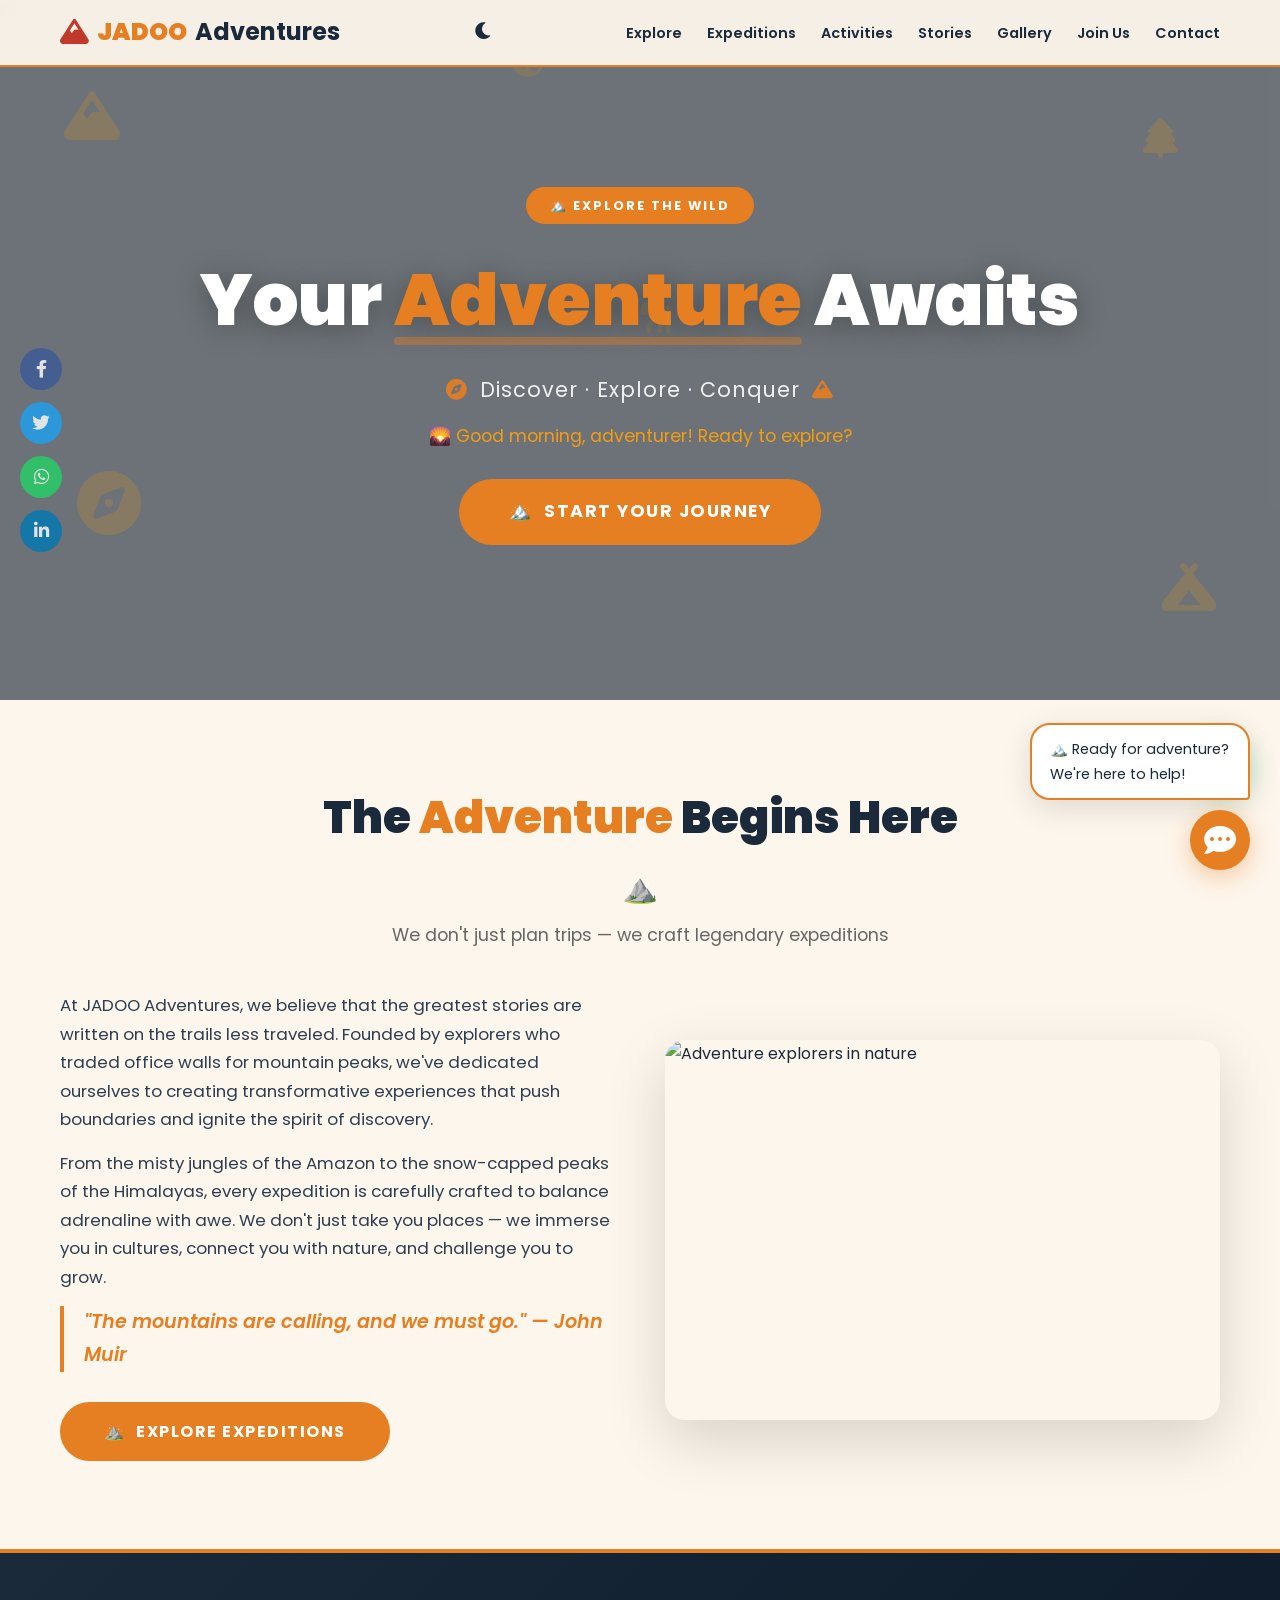
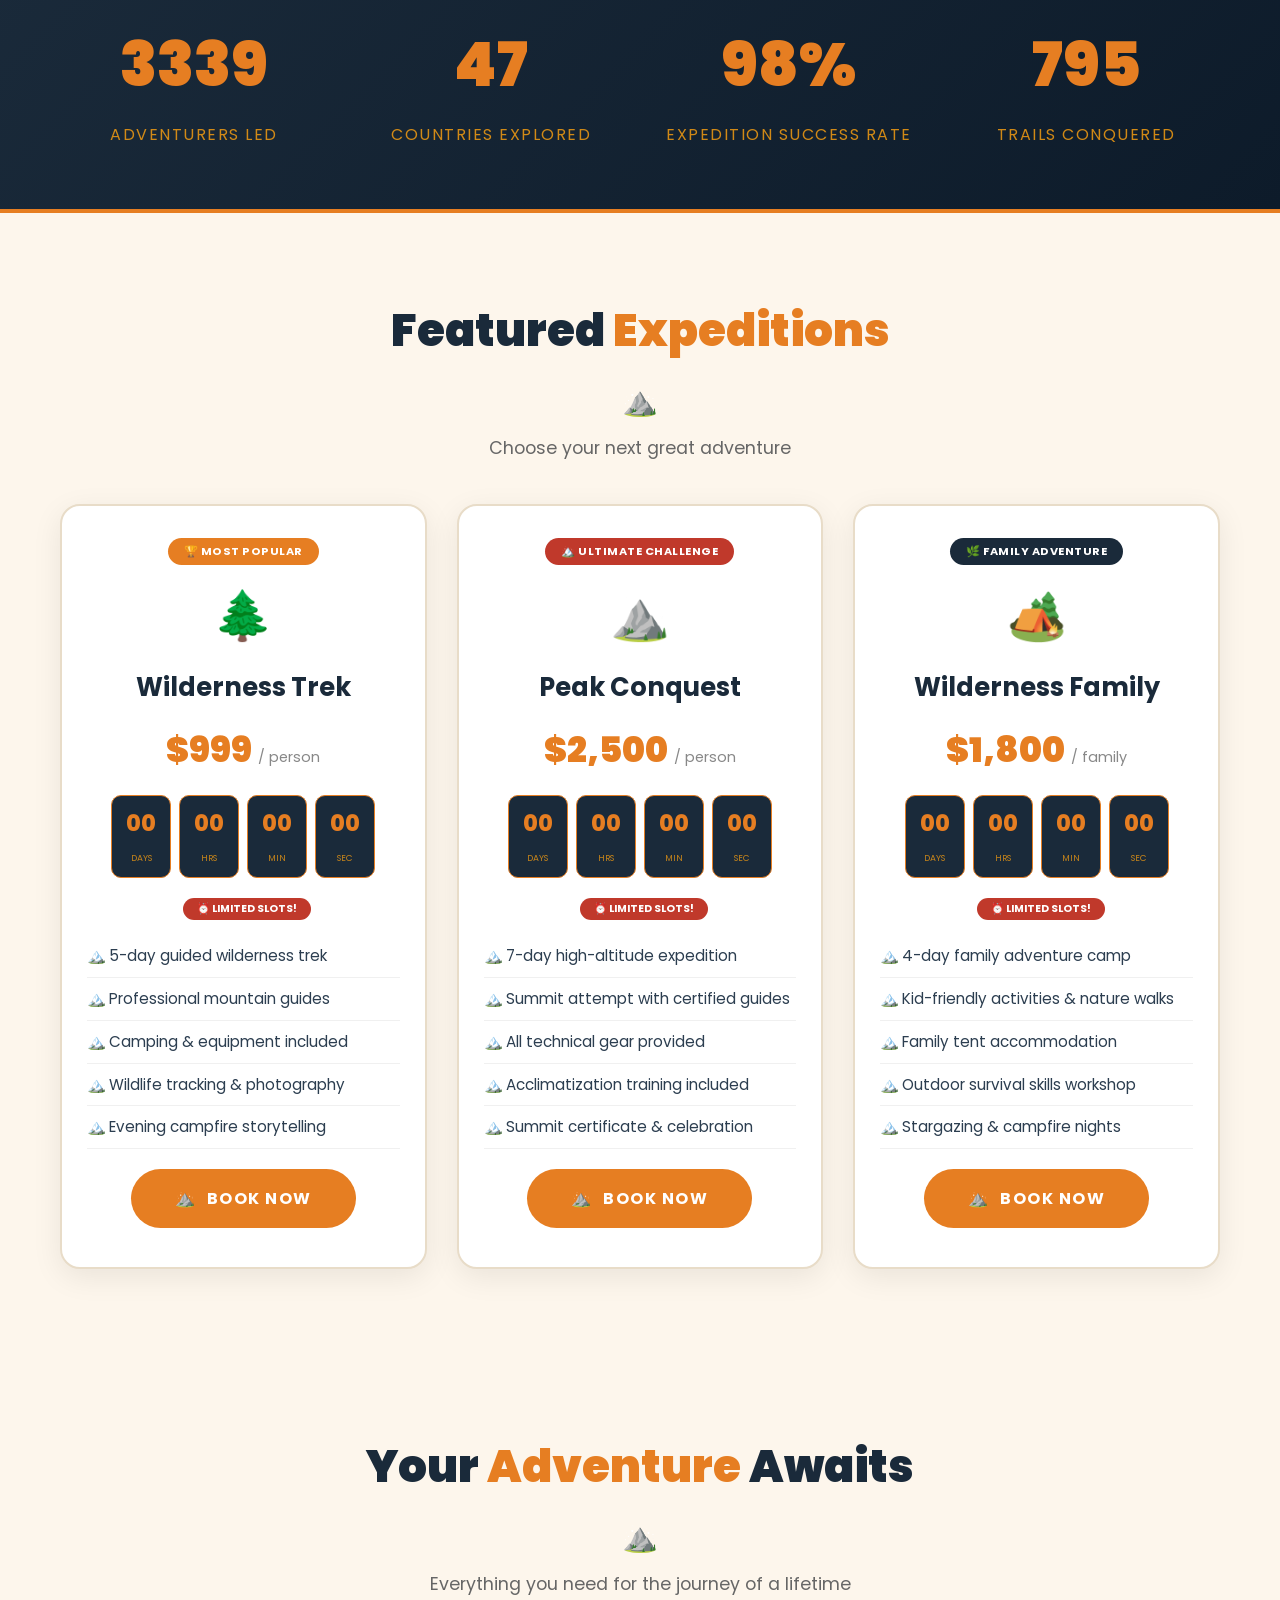
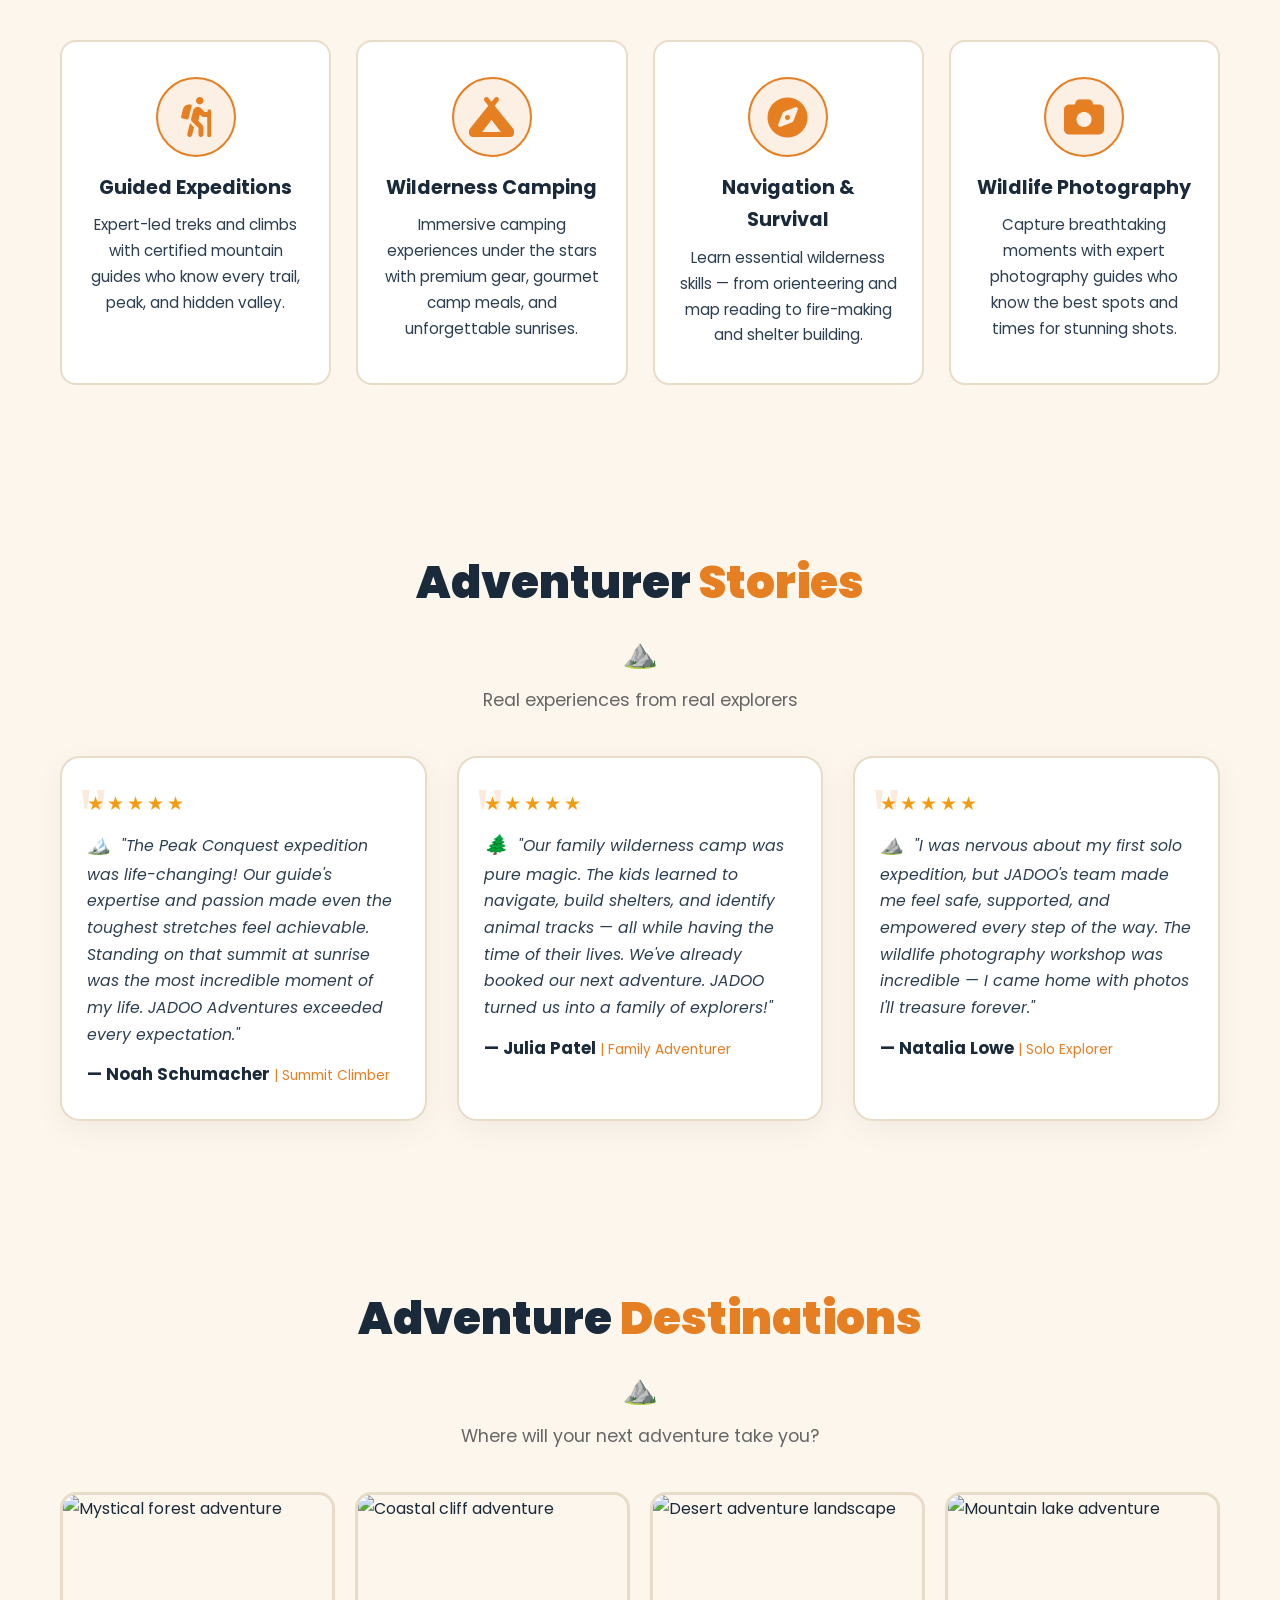
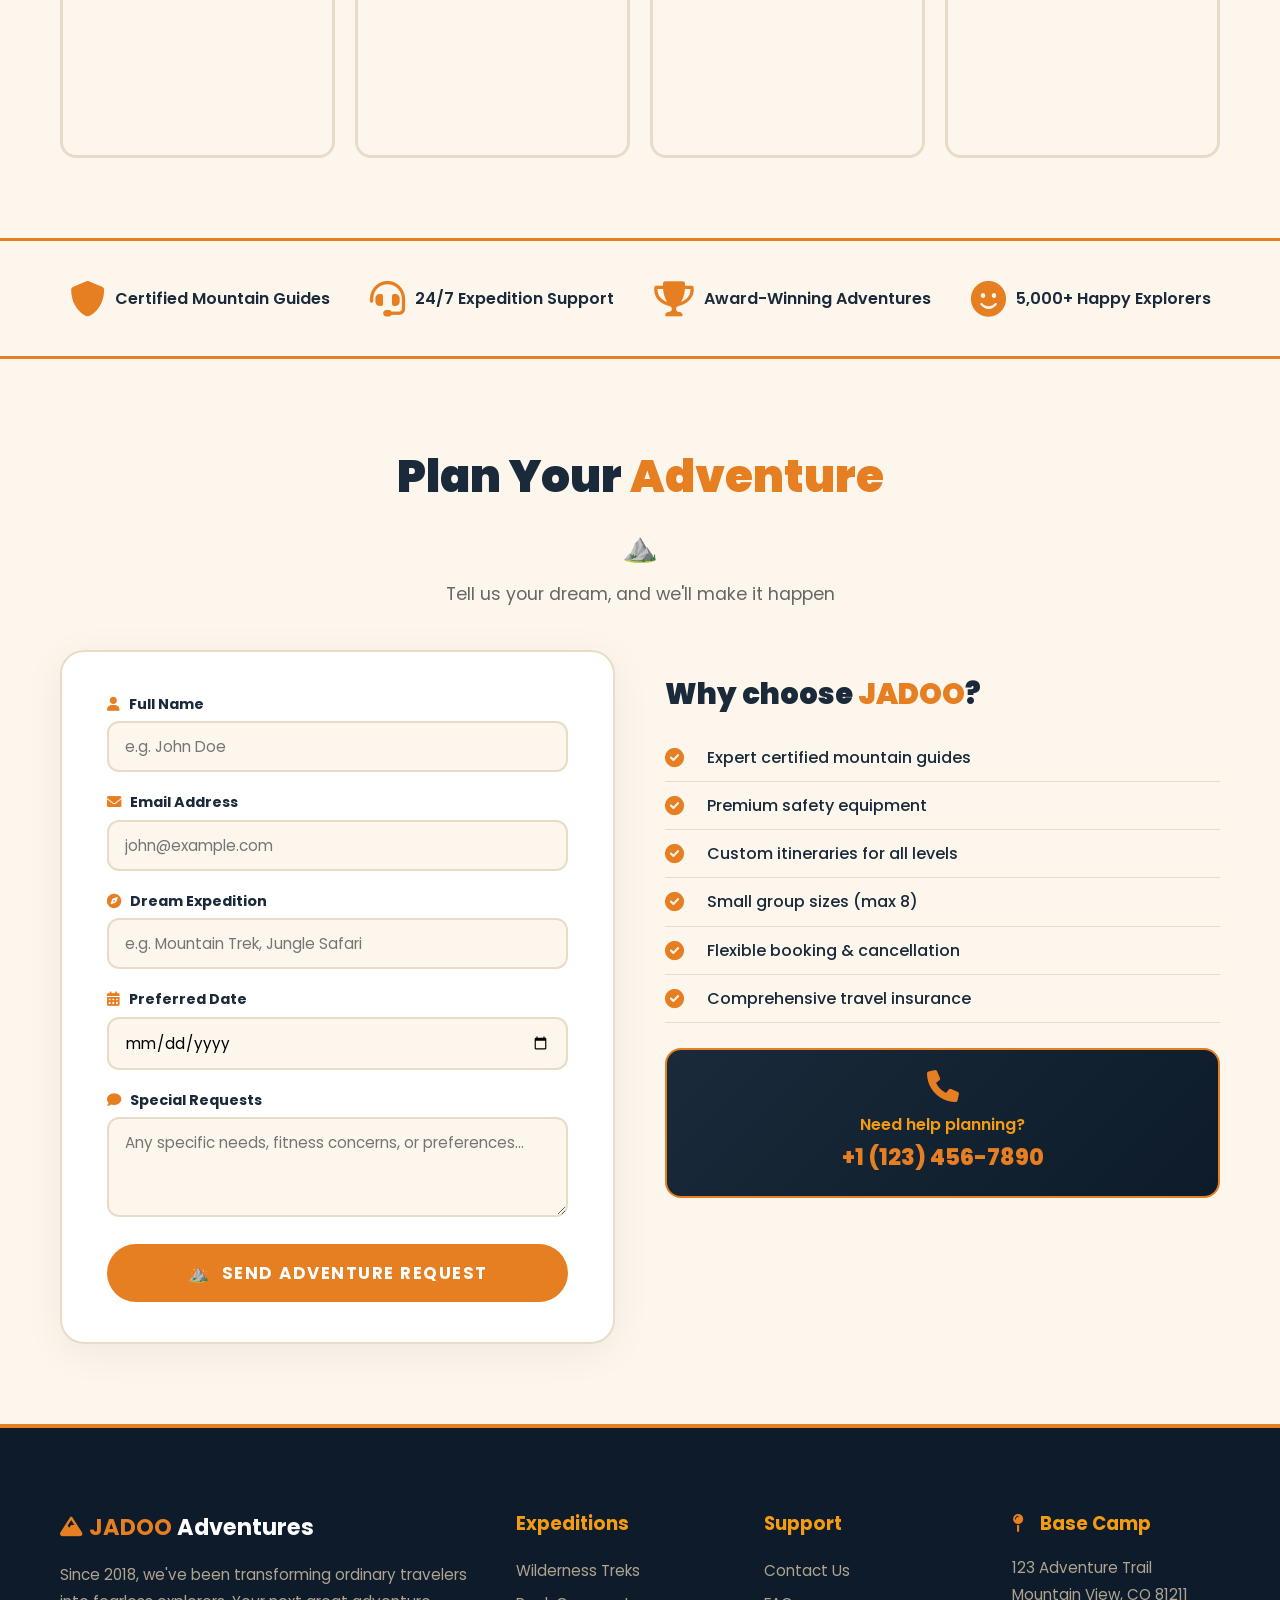
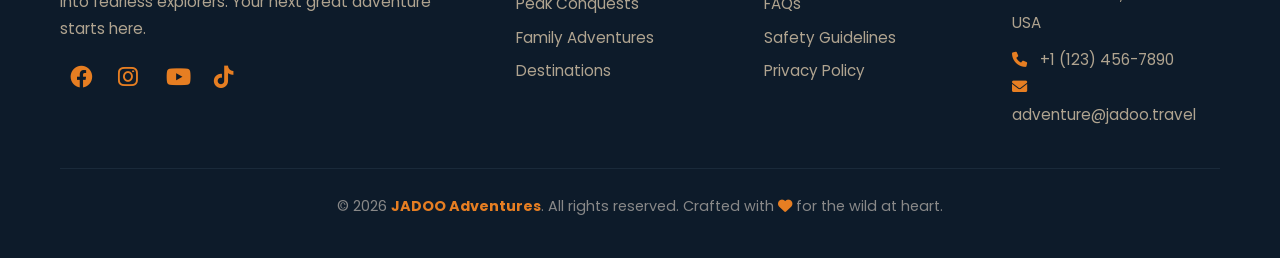
==== commit 08f55afd: "Update index.html" ====
--- a/index.html
+++ b/index.html
@@ -1,1720 +1,1558 @@
 <!DOCTYPE html>
 <html lang="en">
 <head>
-    <meta charset="UTF-8" />
-    <meta name="viewport" content="width=device-width, initial-scale=1.0" />
-    <title>Jadoo · travel</title>
-    <link rel="stylesheet" href="https://cdnjs.cloudflare.com/ajax/libs/font-awesome/6.0.0-beta3/css/all.min.css" />
-    <style>
-        * {
-            margin: 0;
-            padding: 0;
-            box-sizing: border-box;
-            font-family: 'Inter', system-ui, -apple-system, BlinkMacSystemFont, 'Segoe UI', Roboto, sans-serif;
-        }
-
-        body {
-            background: #fefcf7;
-            color: #1e1e2a;
-            line-height: 1.5;
-        }
-
-        .container {
-            max-width: 1200px;
-            margin: 0 auto;
-            padding: 0 24px;
-        }
-
-        /* ----- NAVIGATION ----- */
-        .navbar {
-            display: flex;
-            align-items: center;
-            justify-content: space-between;
-            flex-wrap: wrap;
-            padding: 24px 0 16px;
-            border-bottom: 1px solid rgba(0, 0, 0, 0.04);
-        }
-
-        html {
-            scroll-behavior: smooth;
-        }
-        section {
-            scroll-margin-top: 24px;
-        }
-        .logo {
-            font-size: 28px;
-            font-weight: 700;
-            letter-spacing: -0.5px;
-            color: #1e1e2a;
-            text-decoration: none;
-        }
-        .logo span {
-            color: #f15a4b;
-        }
-        .nav-toggle {
-            display: none;
-            background: none;
-            border: none;
-            font-size: 22px;
-            color: #1e1e2a;
-            cursor: pointer;
-            padding: 6px;
-        }
-        .btn-outline,
-        .btn-demo,
-        .btn-sign {
-            cursor: pointer;
-        }
-        .nav-links a.js-login,
-        .nav-links .btn-outline.js-signup {
-            cursor: pointer;
-        }
-
-        .nav-links {
-            display: flex;
-            align-items: center;
-            gap: 28px;
-            font-weight: 500;
-            font-size: 16px;
-            color: #2d2d3f;
-            flex-wrap: wrap;
-        }
-        .nav-links a {
-            text-decoration: none;
-            color: inherit;
-            transition: 0.2s;
-        }
-        .nav-links a:hover {
-            color: #f15a4b;
-        }
-        .nav-actions {
-            display: flex;
-            align-items: center;
-            gap: 18px;
-        }
-        .btn-outline {
-            border: 1px solid #d0d0dd;
-            padding: 6px 18px;
-            border-radius: 30px;
-            font-weight: 500;
-            font-size: 15px;
-            background: transparent;
-            transition: 0.2s;
-            cursor: pointer;
-        }
-        .btn-outline:hover {
-            border-color: #f15a4b;
-            color: #f15a4b;
-        }
-        .btn-sign {
-            background: #f15a4b;
-            color: #fff;
-            border: none;
-            padding: 8px 22px;
-            border-radius: 30px;
-            font-weight: 600;
-            font-size: 15px;
-            transition: 0.2s;
-            cursor: pointer;
-        }
-        .btn-sign:hover {
-            background: #d94a3b;
-        }
-        .lang {
-            font-weight: 500;
-            display: flex;
-            align-items: center;
-            gap: 4px;
-        }
-
-        /* ----- HERO ----- */
-        .hero {
-            display: flex;
-            flex-wrap: wrap;
-            align-items: center;
-            justify-content: space-between;
-            padding: 40px 0 60px;
-            gap: 30px;
-        }
-        .hero-text {
-            flex: 1 1 450px;
-        }
-        .hero-badge {
-            color: #f15a4b;
-            font-weight: 700;
-            font-size: 18px;
-            letter-spacing: 2px;
-            text-transform: uppercase;
-            margin-bottom: 12px;
-        }
-        .hero-text h1 {
-            font-size: 62px;
-            font-weight: 800;
-            line-height: 1.1;
-            margin-bottom: 20px;
-            color: #181824;
-        }
-        .hero-text h1 span {
-            color: #f15a4b;
-        }
-        .hero-text p {
-            font-size: 18px;
-            color: #4a4a5e;
-            max-width: 500px;
-            margin-bottom: 32px;
-        }
-        .hero-buttons {
-            display: flex;
-            flex-wrap: wrap;
-            gap: 18px;
-            align-items: center;
-        }
-        .btn-primary {
-            background: #f15a4b;
-            color: #fff;
-            border: none;
-            padding: 14px 38px;
-            border-radius: 30px;
-            font-weight: 600;
-            font-size: 16px;
-            box-shadow: 0 12px 20px -8px rgba(241, 90, 75, 0.3);
-            transition: 0.2s;
-            cursor: pointer;
-            display: inline-block;
-            text-decoration: none;
-        }
-        .btn-primary:hover {
-            background: #d94a3b;
-            transform: scale(1.01);
-        }
-        .btn-demo {
-            background: transparent;
-            border: none;
-            font-weight: 600;
-            font-size: 16px;
-            display: flex;
-            align-items: center;
-            gap: 10px;
-            color: #1e1e2a;
-            cursor: pointer;
-        }
-        .btn-demo i {
-            background: #f15a4b;
-            color: #fff;
-            border-radius: 50%;
-            padding: 10px 12px;
-            font-size: 14px;
-        }
-
-        .hero-image {
-            flex: 1 1 380px;
-            border-radius: 40px;
-            overflow: hidden;
-            box-shadow: 0 20px 40px -8px rgba(0, 0, 0, 0.1);
-            min-height: 300px;
-            background: #fdf3e9;
-            background-image: url('[data-uri]');
-            background-size: contain;
-            background-repeat: no-repeat;
-            background-position: center;
-            transition: 0.3s;
-        }
-        .hero-image:hover {
-            transform: scale(1.01);
-        }
-
-        /* ----- SERVICES ----- */
-        .services {
-            padding: 40px 0 60px;
-            text-align: center;
-        }
-        .services .section-tag {
-            color: #f15a4b;
-            font-weight: 700;
-            letter-spacing: 2px;
-            font-size: 16px;
-        }
-        .services h2 {
-            font-size: 38px;
-            font-weight: 700;
-            margin: 8px 0 44px;
-        }
-        .service-grid {
-            display: grid;
-            grid-template-columns: repeat(auto-fit, minmax(220px, 1fr));
-            gap: 32px;
-            text-align: left;
-        }
-        .service-card {
-            background: #fff;
-            padding: 32px 20px 28px;
-            border-radius: 28px;
-            box-shadow: 0 8px 30px rgba(0, 0, 0, 0.03);
-            transition: 0.25s;
-            border: 1px solid rgba(0, 0, 0, 0.02);
-        }
-        .service-card:hover {
-            box-shadow: 0 20px 40px -10px rgba(241, 90, 75, 0.08);
-            transform: translateY(-4px);
-        }
-        .service-card i {
-            font-size: 34px;
-            color: #f15a4b;
-            margin-bottom: 16px;
-        }
-        .service-card h3 {
-            font-size: 20px;
-            margin-bottom: 10px;
-        }
-        .service-card p {
-            color: #4f4f66;
-            font-size: 15px;
-            line-height: 1.6;
-        }
-
-        /* ----- TOP SELLING ----- */
-        .top-selling {
-            padding: 40px 0 60px;
-        }
-        .top-selling .section-tag {
-            color: #f15a4b;
-            font-weight: 700;
-            letter-spacing: 2px;
-            font-size: 16px;
-        }
-        .top-selling h2 {
-            font-size: 38px;
-            font-weight: 700;
-            margin: 8px 0 36px;
-        }
-        .dest-grid {
-            display: grid;
-            grid-template-columns: repeat(auto-fit, minmax(250px, 1fr));
-            gap: 30px;
-        }
-        .dest-card {
-            background: #fff;
-            border-radius: 28px;
-            box-shadow: 0 12px 30px rgba(0, 0, 0, 0.04);
-            transition: 0.2s;
-            border: 1px solid #f2f2f8;
-            overflow: hidden;
-        }
-        .dest-card:hover {
-            box-shadow: 0 20px 40px rgba(0, 0, 0, 0.06);
-            transform: translateY(-4px);
-        }
-        .dest-card .dest-img {
-            width: 100%;
-            height: 180px;
-            background-size: cover;
-            background-position: center;
-            border-radius: 28px 28px 0 0;
-        }
-        .dest-card .dest-info {
-            padding: 16px 20px 24px;
-        }
-        .dest-card .place {
-            font-weight: 700;
-            font-size: 22px;
-        }
-        .dest-card .price {
-            font-weight: 600;
-            color: #1e1e2a;
-            font-size: 18px;
-        }
-        .dest-card .trip-days {
-            color: #6b6b82;
-            font-size: 15px;
-            margin-top: 6px;
-        }
-        .dest-card .row {
-            display: flex;
-            justify-content: space-between;
-            align-items: baseline;
-            margin-top: 10px;
-        }
-
-        /* ----- STEPS + TRIP CARD ----- */
-        .steps-section {
-            display: flex;
-            flex-wrap: wrap;
-            gap: 40px;
-            padding: 50px 0 60px;
-            align-items: flex-start;
-        }
-        .steps-left {
-            flex: 1 1 300px;
-        }
-        .steps-left .section-tag {
-            color: #f15a4b;
-            font-weight: 700;
-            letter-spacing: 2px;
-            font-size: 16px;
-        }
-        .steps-left h2 {
-            font-size: 38px;
-            font-weight: 700;
-            margin: 8px 0 28px;
-        }
-        .step-item {
-            display: flex;
-            gap: 18px;
-            margin-bottom: 28px;
-        }
-        .step-icon {
-            min-width: 48px;
-            height: 48px;
-            background: #f15a4b10;
-            border-radius: 16px;
-            display: flex;
-            align-items: center;
-            justify-content: center;
-            color: #f15a4b;
-            font-size: 22px;
-        }
-        .step-item h4 {
-            font-size: 20px;
-            font-weight: 600;
-        }
-        .step-item p {
-            color: #4f4f66;
-            font-size: 15px;
-        }
-
-        .trip-card {
-            flex: 1 1 280px;
-            background: #fff;
-            border-radius: 32px;
-            box-shadow: 0 20px 50px rgba(0, 0, 0, 0.06);
-            border: 1px solid #eeeef5;
-            overflow: hidden;
-        }
-        .trip-card .trip-img {
-            width: 100%;
-            height: 160px;
-            background-size: cover;
-            background-position: center;
-        }
-        .trip-card .trip-content {
-            padding: 20px 24px 28px;
-        }
-        .trip-card .trip-header {
-            display: flex;
-            justify-content: space-between;
-            align-items: center;
-            margin-bottom: 8px;
-        }
-        .trip-card .trip-header h4 {
-            font-weight: 700;
-            font-size: 20px;
-        }
-        .trip-card .trip-header span {
-            background: #f15a4b10;
-            color: #f15a4b;
-            font-size: 13px;
-            font-weight: 600;
-            padding: 4px 12px;
-            border-radius: 30px;
-        }
-        .trip-card .trip-meta {
-            color: #4f4f66;
-            font-size: 14px;
-            margin-bottom: 10px;
-        }
-        .progress-bar {
-            background: #e8e8f0;
-            height: 6px;
-            border-radius: 10px;
-            margin: 12px 0 8px;
-        }
-        .progress-fill {
-            width: 40%;
-            height: 6px;
-            background: #f15a4b;
-            border-radius: 10px;
-        }
-        .trip-people {
-            display: flex;
-            align-items: center;
-            gap: 10px;
-            color: #4f4f66;
-            margin-top: 12px;
-        }
-
-        /* ============================================================ */
-        /* TESTIMONIALS                                                  */
-        /* ============================================================ */
-        .testimonials {
-            padding: 60px 0 70px;
-        }
-
-        .testi-container {
-            display: flex;
-            flex-wrap: wrap;
-            gap: 40px;
-            align-items: flex-start;
-            position: relative;
-        }
-
-        .testi-left {
-            flex: 0 0 200px;
-        }
-
-        .testi-left .section-tag {
-            color: #f15a4b;
-            font-weight: 700;
-            letter-spacing: 2px;
-            font-size: 16px;
-            text-transform: uppercase;
-            margin-bottom: 6px;
-        }
-
-        .testi-left h2 {
-            font-size: 38px;
-            font-weight: 700;
-            line-height: 1.2;
-            margin-bottom: 10px;
-        }
-
-        .about-us-tag {
-            font-weight: 600;
-            font-size: 16px;
-            color: #4a4a5e;
-            background: #f2f0ea;
-            padding: 6px 20px;
-            border-radius: 40px;
-            display: inline-block;
-            border: 1px solid #e3e1d9;
-            margin-bottom: 20px;
-        }
-
-        .testi-dots {
-            display: flex;
-            gap: 12px;
-            align-items: center;
-        }
-
-        .testi-dots .dot {
-            width: 12px;
-            height: 12px;
-            border-radius: 50%;
-            background: #d1d1dc;
-            transition: 0.3s;
-            cursor: pointer;
-        }
-
-        .testi-dots .dot.active {
-            background: #f15a4b;
-            width: 32px;
-            border-radius: 20px;
-        }
-
-        .testi-dots .dot:hover {
-            background: #f15a4b;
-            opacity: 0.6;
-        }
-
-        .testi-right {
-            flex: 1;
-            position: relative;
-            min-height: 420px;
-            max-width: 520px;
-            margin-left: auto;
-        }
-
-        .testi-card {
-            background: #fff;
-            padding: 26px 30px;
-            border-radius: 28px;
-            border: 1px solid #f1f1f7;
-            position: absolute;
-            width: 100%;
-            left: 0;
-            transition: all 0.4s cubic-bezier(0.25, 0.46, 0.45, 0.94);
-            cursor: pointer;
-            user-select: none;
-        }
-
-        .testi-card:hover {
-            box-shadow: 0 12px 40px rgba(0, 0, 0, 0.10);
-        }
-
-        .testi-card p {
-            font-size: 16px;
-            font-style: italic;
-            color: #2b2b3e;
-            margin-bottom: 14px;
-            line-height: 1.7;
-        }
-
-        .testi-card .author {
-            font-weight: 700;
-            font-size: 17px;
-        }
-
-        .testi-card .location {
-            color: #6b6b82;
-            font-size: 14px;
-            margin-top: 2px;
-        }
-
-        .testi-card.layer-1 {
-            top: 0;
-            z-index: 1;
-            background: #f8f6f2;
-            border-left: 4px solid #f15a4b;
-            transform: scale(0.92) translateY(14px);
-            opacity: 0.5;
-        }
-
-        .testi-card.layer-2 {
-            top: 50px;
-            z-index: 2;
-            background: #fff;
-            transform: scale(0.96) translateY(7px);
-            opacity: 0.75;
-            box-shadow: 0 12px 35px rgba(0, 0, 0, 0.06);
-        }
-
-        .testi-card.layer-3 {
-            top: 100px;
-            z-index: 3;
-            background: #fff;
-            border-left: 4px solid #f15a4b;
-            box-shadow: 0 18px 45px rgba(0, 0, 0, 0.10);
-            transform: scale(1) translateY(0);
-            opacity: 1;
-        }
-
-        .testi-arrows {
-            position: absolute;
-            right: -60px;
-            top: 50%;
-            transform: translateY(-50%);
-            display: flex;
-            flex-direction: column;
-            gap: 12px;
-            z-index: 10;
-        }
-
-        .testi-arrows button {
-            width: 44px;
-            height: 44px;
-            border-radius: 50%;
-            border: 1px solid #e0e0e8;
-            background: #fff;
-            color: #2d2d3f;
-            font-size: 18px;
-            cursor: pointer;
-            transition: 0.3s;
-            display: flex;
-            align-items: center;
-            justify-content: center;
-            box-shadow: 0 4px 12px rgba(0, 0, 0, 0.04);
-        }
-
-        .testi-arrows button:hover {
-            background: #f15a4b;
-            color: #fff;
-            border-color: #f15a4b;
-            box-shadow: 0 6px 20px rgba(241, 90, 75, 0.25);
-        }
-
-        .testi-arrows button:active {
-            transform: scale(0.95);
-        }
-
-        /* ----- PARTNER LOGOS – ORIGINAL BRAND LOGOS (SVG) ----- */
-        .partners {
-            padding: 30px 0 40px;
-            display: flex;
-            flex-wrap: wrap;
-            justify-content: space-around;
-            align-items: center;
-            gap: 30px 50px;
-            border-top: 1px solid #ececf3;
-            border-bottom: 1px solid #ececf3;
-            margin: 30px 0 20px;
-        }
-        .partner {
-            display: flex;
-            align-items: center;
-            justify-content: center;
-            opacity: 0.7;
-            transition: 0.3s;
-            height: 50px;
-        }
-        .partner:hover {
-            opacity: 1;
-            transform: scale(1.05);
-        }
-        .partner svg {
-            height: 100%;
-            width: auto;
-            max-width: 140px;
-            fill: #2e2e44;
-        }
-        .partner:hover svg {
-            fill: #f15a4b;
-        }
-
-        /* ----- NEWSLETTER ----- */
-        .newsletter {
-            background: #f2f2fa;
-            border-radius: 60px;
-            padding: 50px 40px;
-            text-align: center;
-            margin: 40px 0 30px;
-        }
-        .newsletter h3 {
-            font-size: 28px;
-            font-weight: 600;
-            margin-bottom: 18px;
-        }
-        .newsletter .input-group {
-            display: flex;
-            flex-wrap: wrap;
-            justify-content: center;
-            gap: 14px;
-            max-width: 520px;
-            margin: 0 auto;
-        }
-        .newsletter input {
-            flex: 2 1 200px;
-            padding: 14px 24px;
-            border: none;
-            border-radius: 50px;
-            outline: none;
-            font-size: 15px;
-            background: #fff;
-        }
-        .newsletter button {
-            background: #f15a4b;
-            border: none;
-            padding: 14px 34px;
-            border-radius: 50px;
-            color: #fff;
-            font-weight: 600;
-            font-size: 15px;
-            cursor: pointer;
-            transition: 0.2s;
-        }
-        .newsletter button:hover {
-            background: #d94a3b;
-        }
-
-        /* ----- FOOTER – EXACTLY AS TEMPLATE ----- */
-        .footer {
-            padding: 40px 0 30px;
-            display: flex;
-            flex-wrap: wrap;
-            justify-content: space-between;
-            gap: 40px;
-        }
-        .footer-col {
-            flex: 1 1 150px;
-        }
-        .footer-brand {
-            flex: 1.6 1 220px;
-        }
-        .footer-brand p {
-            max-width: 260px;
-        }
-        .footer-col h4 {
-            font-weight: 700;
-            margin-bottom: 16px;
-            font-size: 18px;
-        }
-        .footer-col p,
-        .footer-col li {
-            color: #4f4f66;
-            font-size: 15px;
-            list-style: none;
-            margin-bottom: 8px;
-        }
-        .footer-col ul {
-            padding-left: 0;
-        }
-        .footer-col ul li a {
-            color: inherit;
-            text-decoration: none;
-            cursor: pointer;
-            transition: 0.2s;
-        }
-        .footer-col ul li a:hover {
-            color: #f15a4b;
-        }
-        .footer-app {
-            display: flex;
-            flex-direction: column;
-            gap: 10px;
-            margin-top: 10px;
-        }
-        .app-badge {
-            background: #1e1e2a;
-            color: #fff;
-            padding: 8px 20px 8px 16px;
-            border-radius: 40px;
-            font-size: 13px;
-            display: inline-flex;
-            align-items: center;
-            gap: 8px;
-            width: fit-content;
-            transition: 0.2s;
-            cursor: pointer;
-            text-decoration: none;
-        }
-        .app-badge i {
-            font-size: 16px;
-        }
-        .app-badge:hover {
-            background: #f15a4b;
-            transform: scale(1.02);
-        }
-        .footer-social {
-            margin-top: 16px;
-            display: flex;
-        }
-        .footer-social a {
-            color: #2d2d3f;
-            margin-right: 16px;
-            transition: 0.2s;
-            cursor: pointer;
-            text-decoration: none;
-        }
-        .footer-social i {
-            font-size: 20px;
-        }
-        .footer-social a:hover {
-            color: #f15a4b;
-        }
-        .footer-bottom {
-            border-top: 1px solid #e3e3ec;
-            padding: 24px 0 10px;
-            text-align: center;
-            color: #4f4f66;
-            font-size: 15px;
-        }
-        .newsletter-msg {
-            margin-top: 14px;
-            font-size: 14px;
-            font-weight: 600;
-            min-height: 20px;
-        }
-        .newsletter-msg.success { color: #1a9c5b; }
-        .newsletter-msg.error { color: #e0453a; }
-
-        /* ----- RESPONSIVE ----- */
-        @media (max-width: 920px) {
-            .testi-arrows {
-                position: relative;
-                right: auto;
-                top: auto;
-                transform: none;
-                flex-direction: row;
-                justify-content: center;
-                margin-top: 20px;
-                gap: 16px;
-            }
-        }
-
-        @media (max-width: 820px) {
-            .testi-container {
-                flex-direction: column;
-                align-items: stretch;
-            }
-            .testi-left {
-                flex: 1 1 auto;
-                text-align: center;
-            }
-            .testi-dots {
-                justify-content: center;
-            }
-            .testi-right {
-                max-width: 100%;
-                min-height: 380px;
-                margin-left: 0;
-            }
-            .testi-card {
-                position: relative;
-                width: 100%;
-                top: auto !important;
-                left: auto !important;
-                transform: none !important;
-                opacity: 1 !important;
-                display: none;
-            }
-            .testi-card.layer-3 {
-                display: block;
-            }
-            .partners {
-                gap: 20px 30px;
-            }
-            .partner {
-                height: 40px;
-            }
-            .partner svg {
-                max-width: 100px;
-            }
-        }
-
-        @media (max-width: 700px) {
-            .navbar {
-                position: relative;
-                align-items: center;
-            }
-            .nav-toggle {
-                display: block;
-            }
-            .nav-links {
-                display: none;
-                flex-direction: column;
-                align-items: stretch;
-                gap: 16px;
-                width: 100%;
-                order: 3;
-                padding-top: 16px;
-                margin-top: 12px;
-                border-top: 1px solid rgba(0,0,0,0.06);
-            }
-            .nav-links.open {
-                display: flex;
-            }
-            .nav-actions {
-                flex-direction: column;
-                align-items: flex-start;
-                gap: 14px;
-                width: 100%;
-            }
-            .hero-text h1 {
-                font-size: 40px;
-            }
-            .hero {
-                flex-direction: column;
-                text-align: center;
-            }
-            .hero-text p {
-                max-width: 100%;
-            }
-            .hero-buttons {
-                justify-content: center;
-            }
-            .steps-section {
-                flex-direction: column;
-            }
-            .newsletter {
-                padding: 30px 20px;
-            }
-            .footer {
-                flex-direction: column;
-                gap: 30px;
-            }
-            .testi-right {
-                min-height: 360px;
-            }
-            .partner {
-                height: 34px;
-            }
-            .partner svg {
-                max-width: 80px;
-            }
-        }
-
-        @media (max-width: 480px) {
-            .testi-right {
-                min-height: 400px;
-            }
-            .testi-card {
-                padding: 20px;
-            }
-            .testi-left h2 {
-                font-size: 28px;
-            }
-            .partners {
-                gap: 15px 20px;
-            }
-            .partner {
-                height: 28px;
-            }
-            .partner svg {
-                max-width: 60px;
-            }
-        }
-        /* ----- MODAL ----- */
-        .modal-overlay {
-            position: fixed;
-            inset: 0;
-            background: rgba(20, 20, 30, 0.55);
-            display: none;
-            align-items: center;
-            justify-content: center;
-            padding: 20px;
-            z-index: 1000;
-        }
-        .modal-overlay.open {
-            display: flex;
-        }
-        .modal-box {
-            background: #fff;
-            border-radius: 24px;
-            width: 100%;
-            max-width: 420px;
-            padding: 32px 28px 28px;
-            position: relative;
-            box-shadow: 0 30px 60px -12px rgba(0,0,0,0.25);
-        }
-        .modal-close {
-            position: absolute;
-            top: 18px;
-            right: 18px;
-            background: #f2f2fa;
-            border: none;
-            width: 32px;
-            height: 32px;
-            border-radius: 50%;
-            cursor: pointer;
-            font-size: 15px;
-            color: #4f4f66;
-        }
-        .modal-close:hover {
-            background: #f15a4b;
-            color: #fff;
-        }
-        .modal-tabs {
-            display: flex;
-            gap: 8px;
-            margin-bottom: 22px;
-            background: #f2f2fa;
-            border-radius: 30px;
-            padding: 4px;
-        }
-        .modal-tab {
-            flex: 1;
-            text-align: center;
-            padding: 9px 0;
-            border-radius: 26px;
-            font-weight: 600;
-            font-size: 14px;
-            cursor: pointer;
-            transition: 0.2s;
-            color: #4f4f66;
-        }
-        .modal-tab.active {
-            background: #f15a4b;
-            color: #fff;
-        }
-        .modal-box h3 {
-            font-size: 22px;
-            margin-bottom: 4px;
-        }
-        .modal-sub {
-            color: #4f4f66;
-            font-size: 14px;
-            margin-bottom: 20px;
-        }
-        .modal-field {
-            margin-bottom: 14px;
-        }
-        .modal-field label {
-            display: block;
-            font-size: 13px;
-            font-weight: 600;
-            margin-bottom: 6px;
-            color: #2d2d3f;
-        }
-        .modal-field input {
-            width: 100%;
-            padding: 12px 16px;
-            border: 1px solid #e1e1ec;
-            border-radius: 12px;
-            font-size: 14px;
-            outline: none;
-        }
-        .modal-field input:focus {
-            border-color: #f15a4b;
-        }
-        .modal-submit {
-            width: 100%;
-            background: #f15a4b;
-            color: #fff;
-            border: none;
-            padding: 13px 0;
-            border-radius: 30px;
-            font-weight: 600;
-            font-size: 15px;
-            cursor: pointer;
-            margin-top: 6px;
-            transition: 0.2s;
-        }
-        .modal-submit:hover {
-            background: #d94a3b;
-        }
-        .demo-modal-box {
-            max-width: 640px;
-            text-align: center;
-        }
-        .demo-video-wrap {
-            position: relative;
-            width: 100%;
-            border-radius: 16px;
-            overflow: hidden;
-            margin-bottom: 18px;
-            background: #1e1e2a;
-        }
-        .demo-video-wrap video {
-            display: block;
-            width: 100%;
-            max-height: 360px;
-            border-radius: 16px;
-        }
-
-        /* ----- TOAST ----- */
-        .toast {
-            position: fixed;
-            bottom: 28px;
-            left: 50%;
-            transform: translateX(-50%) translateY(20px);
-            background: #1e1e2a;
-            color: #fff;
-            padding: 14px 26px;
-            border-radius: 30px;
-            font-size: 14px;
-            font-weight: 500;
-            opacity: 0;
-            pointer-events: none;
-            transition: 0.25s;
-            z-index: 1100;
-            box-shadow: 0 12px 24px -8px rgba(0,0,0,0.3);
-        }
-        .toast.show {
-            opacity: 1;
-            transform: translateX(-50%) translateY(0);
-        }
-    </style>
+  <meta charset="UTF-8" />
+  <meta name="viewport" content="width=device-width, initial-scale=1.0" />
+  <title>JADOO Adventures — Explore the Wild</title>
+  <meta name="description" content="Embark on unforgettable adventures with JADOO Adventures. Explore wild landscapes, conquer new heights, and create stories that last a lifetime." />
+  <link rel="stylesheet" href="https://cdnjs.cloudflare.com/ajax/libs/font-awesome/6.0.0-beta3/css/all.min.css" />
+  <link href="https://fonts.googleapis.com/css2?family=Poppins:wght@300;400;500;600;700;800;900&display=swap" rel="stylesheet" />
+  <style>
+    * { margin: 0; padding: 0; box-sizing: border-box; }
+    html { scroll-behavior: smooth; }
+    body {
+      font-family: 'Poppins', sans-serif;
+      background: #fdf6ec;
+      color: #1a2a3a;
+      line-height: 1.7;
+      transition: background 0.4s, color 0.4s;
+    }
+    ::-webkit-scrollbar { width: 8px; }
+    ::-webkit-scrollbar-track { background: #1a2a3a; }
+    ::-webkit-scrollbar-thumb { background: #e67e22; border-radius: 10px; }
+    ::-webkit-scrollbar-thumb:hover { background: #c0392b; }
+    a { text-decoration: none; color: inherit; }
+    img { max-width: 100%; display: block; border-radius: 12px; }
+    .container { max-width: 1200px; margin: 0 auto; padding: 0 20px; }
+
+    .btn {
+      display: inline-block;
+      background: #e67e22;
+      color: #fff;
+      padding: 16px 44px;
+      border-radius: 50px;
+      font-weight: 700;
+      font-size: 1rem;
+      border: none;
+      cursor: pointer;
+      transition: all 0.4s cubic-bezier(0.175, 0.885, 0.32, 1.275);
+      text-transform: uppercase;
+      letter-spacing: 1.5px;
+      position: relative;
+      overflow: hidden;
+      font-family: 'Poppins', sans-serif;
+    }
+    .btn::before { content: '⛰️ '; margin-right: 6px; }
+    .btn::after {
+      content: '';
+      position: absolute;
+      top: -50%;
+      left: -50%;
+      width: 200%;
+      height: 200%;
+      background: rgba(255,255,255,0.15);
+      transform: rotate(45deg) translateX(-100%);
+      transition: 0.6s;
+    }
+    .btn:hover::after { transform: rotate(45deg) translateX(100%); }
+    .btn:hover {
+      background: #c0392b;
+      transform: translateY(-4px) scale(1.03);
+      box-shadow: 0 12px 40px rgba(230,126,34,0.45);
+    }
+
+    body.dark-mode {
+      background: #0d1b2a;
+      color: #e8dcc8;
+    }
+    body.dark-mode header {
+      background: rgba(13,27,42,0.95);
+      border-bottom: 1px solid #1a2a3a;
+    }
+    body.dark-mode header.scrolled { background: rgba(13,27,42,0.98); }
+    body.dark-mode .about,
+    body.dark-mode .services,
+    body.dark-mode .testimonials,
+    body.dark-mode .trust-badges {
+      background: #0d1b2a;
+    }
+    body.dark-mode .promos,
+    body.dark-mode .gallery,
+    body.dark-mode .booking {
+      background: #0d1b2a;
+    }
+    body.dark-mode .promo-card,
+    body.dark-mode .service-card,
+    body.dark-mode .testimonial-card,
+    body.dark-mode .booking-form {
+      background: #1a2a3a;
+      border-color: #2a3a4a;
+      color: #e8dcc8;
+    }
+    body.dark-mode .promo-card ul li {
+      border-color: #2a3a4a;
+      color: #d0c4b0;
+    }
+    body.dark-mode .service-card p,
+    body.dark-mode .testimonial-card p { color: #d0c4b0; }
+    body.dark-mode .section-subtitle { color: #b0a490; }
+    body.dark-mode .booking-form input,
+    body.dark-mode .booking-form textarea {
+      background: #1a2a3a;
+      border-color: #2a3a4a;
+      color: #e8dcc8;
+    }
+    body.dark-mode .booking-form label { color: #d0c4b0; }
+    body.dark-mode .nav-links { background: #0d1b2a; }
+    body.dark-mode .trust-badges .badge-item { color: #d0c4b0; }
+    body.dark-mode .chat-bubble { background: #1a2a3a; color: #e8dcc8; }
+    body.dark-mode .popup-box { background: #0d1b2a; color: #e8dcc8; }
+    body.dark-mode .popup-box p { color: #b0a490; }
+    body.dark-mode .popup-box input { background: #1a2a3a; border-color: #2a3a4a; color: #e8dcc8; }
+    body.dark-mode .counter-item { color: #e8dcc8; }
+    body.dark-mode .logo span { color: #e8dcc8; }
+    body.dark-mode .about-text p { color: #d0c4b0; }
+    body.dark-mode .booking-info ul li { border-color: #2a3a4a; }
+    body.dark-mode .countdown .cd-item { background: #2a3a4a; }
+    body.dark-mode .service-card { background: #1a2a3a; }
+
+    header {
+      background: rgba(253,246,236,0.95);
+      backdrop-filter: blur(10px);
+      -webkit-backdrop-filter: blur(10px);
+      position: fixed;
+      top: 0;
+      left: 0;
+      right: 0;
+      z-index: 999;
+      padding: 12px 0;
+      transition: all 0.4s ease;
+      border-bottom: 2px solid #e67e22;
+    }
+    header.scrolled {
+      padding: 8px 0;
+      background: rgba(253,246,236,0.98);
+      box-shadow: 0 4px 30px rgba(0,0,0,0.15);
+    }
+    .header-inner {
+      display: flex;
+      justify-content: space-between;
+      align-items: center;
+      flex-wrap: wrap;
+    }
+    .logo {
+      font-size: 1.5rem;
+      font-weight: 900;
+      color: #e67e22;
+      display: flex;
+      align-items: center;
+      gap: 8px;
+    }
+    .logo i { font-size: 1.8rem; color: #c0392b; }
+    .logo span { color: #1a2a3a; font-weight: 700; }
+    body.dark-mode .logo span { color: #e8dcc8; }
+    .nav-links {
+      display: flex;
+      gap: 25px;
+      list-style: none;
+      font-weight: 600;
+      align-items: center;
+    }
+    .nav-links a {
+      transition: color 0.3s;
+      font-size: 0.9rem;
+      position: relative;
+      color: #1a2a3a;
+    }
+    .nav-links a::after {
+      content: '';
+      position: absolute;
+      bottom: -4px;
+      left: 0;
+      width: 0;
+      height: 3px;
+      background: #e67e22;
+      transition: width 0.3s ease;
+      border-radius: 10px;
+    }
+    .nav-links a:hover::after { width: 100%; }
+    .nav-links a:hover { color: #e67e22; }
+    body.dark-mode .nav-links a { color: #e8dcc8; }
+    .hamburger {
+      display: none;
+      font-size: 1.6rem;
+      cursor: pointer;
+      background: none;
+      border: none;
+      color: #1a2a3a;
+    }
+    body.dark-mode .hamburger { color: #e8dcc8; }
+    .dark-toggle {
+      background: none;
+      border: none;
+      font-size: 1.2rem;
+      cursor: pointer;
+      color: #1a2a3a;
+      transition: color 0.3s;
+      padding: 0 5px;
+    }
+    .dark-toggle:hover { color: #e67e22; }
+    body.dark-mode .dark-toggle { color: #f1c40f; }
+
+    #progressBar {
+      position: fixed;
+      top: 0;
+      left: 0;
+      height: 4px;
+      background: linear-gradient(90deg, #e67e22, #c0392b, #f39c12);
+      z-index: 1000;
+      width: 0%;
+      transition: width 0.1s;
+    }
+
+    .hero {
+      position: relative;
+      color: #fff;
+      padding: 160px 0 120px;
+      text-align: center;
+      overflow: hidden;
+      min-height: 700px;
+      display: flex;
+      align-items: center;
+      justify-content: center;
+    }
+    .hero-image {
+      position: absolute;
+      top: 0;
+      left: 0;
+      width: 100%;
+      height: 100%;
+      object-fit: cover;
+      z-index: 0;
+    }
+    .hero-overlay {
+      position: absolute;
+      top: 0;
+      left: 0;
+      width: 100%;
+      height: 100%;
+      background: rgba(13,27,42,0.60);
+      z-index: 1;
+    }
+    .hero .container { position: relative; z-index: 2; }
+    .hero .adventure-badge {
+      display: inline-block;
+      background: #e67e22;
+      color: #fff;
+      padding: 8px 24px;
+      border-radius: 50px;
+      font-size: 0.8rem;
+      font-weight: 700;
+      text-transform: uppercase;
+      letter-spacing: 2px;
+      margin-bottom: 15px;
+      animation: fadeInDown 1s ease;
+    }
+    .hero h1 {
+      font-size: 4.5rem;
+      font-weight: 900;
+      margin-bottom: 10px;
+      animation: fadeInDown 1s ease;
+      text-shadow: 0 4px 30px rgba(0,0,0,0.3);
+    }
+    .hero h1 span { color: #e67e22; position: relative; }
+    .hero h1 span::after {
+      content: '';
+      position: absolute;
+      bottom: 5px;
+      left: 0;
+      width: 100%;
+      height: 8px;
+      background: rgba(230,126,34,0.4);
+      border-radius: 10px;
+    }
+    .hero .subtitle {
+      font-size: 1.3rem;
+      font-weight: 400;
+      margin-bottom: 15px;
+      opacity: 0.9;
+      animation: fadeInUp 1.2s ease;
+      letter-spacing: 1px;
+    }
+    .hero .subtitle i { color: #e67e22; margin: 0 5px; }
+    .hero .btn { animation: fadeInUp 1.4s ease; font-size: 1.1rem; padding: 18px 50px; }
+    .hero .btn::before { content: '🏔️ '; }
+    #greeting {
+      font-size: 1.1rem;
+      font-weight: 400;
+      color: #f39c12;
+      margin-top: 5px;
+      animation: fadeInUp 1.6s ease;
+    }
+
+    .floating-elements {
+      position: absolute;
+      top: 0;
+      left: 0;
+      width: 100%;
+      height: 100%;
+      z-index: 1;
+      pointer-events: none;
+      overflow: hidden;
+    }
+    .floating-element {
+      position: absolute;
+      font-size: 2.8rem;
+      opacity: 0.2;
+      animation: floatAround 20s ease-in-out infinite;
+      color: #f39c12;
+    }
+    .floating-element:nth-child(1) { top: 10%; left: 5%; animation-delay: 0s; font-size: 3.5rem; }
+    .floating-element:nth-child(2) { top: 15%; right: 8%; animation-delay: -3s; font-size: 2.5rem; }
+    .floating-element:nth-child(3) { bottom: 20%; left: 6%; animation-delay: -6s; font-size: 4rem; }
+    .floating-element:nth-child(4) { bottom: 10%; right: 5%; animation-delay: -9s; font-size: 3rem; }
+    .floating-element:nth-child(5) { top: 40%; left: 50%; animation-delay: -12s; font-size: 2.5rem; opacity: 0.12; }
+    .floating-element:nth-child(6) { top: 5%; left: 40%; animation-delay: -15s; font-size: 2rem; opacity: 0.15; }
+
+    @keyframes floatAround {
+      0% { transform: translate(0,0) rotate(0deg) scale(1); }
+      25% { transform: translate(40px,-50px) rotate(8deg) scale(1.08); }
+      50% { transform: translate(-30px,-80px) rotate(-5deg) scale(0.92); }
+      75% { transform: translate(50px,-40px) rotate(6deg) scale(1.05); }
+      100% { transform: translate(0,0) rotate(0deg) scale(1); }
+    }
+    @keyframes fadeInDown {
+      from { opacity: 0; transform: translateY(-40px); }
+      to { opacity: 1; transform: translateY(0); }
+    }
+    @keyframes fadeInUp {
+      from { opacity: 0; transform: translateY(40px); }
+      to { opacity: 1; transform: translateY(0); }
+    }
+
+    .section-title {
+      font-size: 2.8rem;
+      font-weight: 900;
+      text-align: center;
+      margin-bottom: 8px;
+      position: relative;
+    }
+    .section-title span { color: #e67e22; }
+    .section-title::after {
+      content: '⛰️';
+      display: block;
+      font-size: 1.8rem;
+      margin: 8px auto 0;
+    }
+    .section-subtitle {
+      text-align: center;
+      color: #666;
+      margin-bottom: 40px;
+      font-size: 1.1rem;
+      font-weight: 400;
+    }
+    body.dark-mode .section-subtitle { color: #b0a490; }
+
+    .about {
+      padding: 80px 0;
+      background: #fdf6ec;
+      transition: background 0.4s;
+    }
+    .about .about-grid {
+      display: grid;
+      grid-template-columns: 1fr 1fr;
+      gap: 50px;
+      align-items: center;
+    }
+    .about-text p {
+      color: #2c3e50;
+      font-size: 1.05rem;
+      margin-bottom: 15px;
+    }
+    .about-text .adventure-quote {
+      font-size: 1.2rem;
+      font-weight: 600;
+      color: #e67e22;
+      border-left: 4px solid #e67e22;
+      padding-left: 20px;
+      font-style: italic;
+    }
+    .about-image img {
+      width: 100%;
+      height: 380px;
+      object-fit: cover;
+      border-radius: 20px;
+      box-shadow: 0 20px 60px rgba(0,0,0,0.15);
+      transition: transform 0.5s ease;
+    }
+    .about-image img:hover { transform: scale(1.02); }
+    body.dark-mode .about-text p { color: #d0c4b0; }
+    body.dark-mode .about-text .adventure-quote { color: #f39c12; }
+
+    .counters {
+      padding: 60px 0;
+      background: linear-gradient(135deg, #1a2a3a, #0d1b2a);
+      color: #fff;
+      border-top: 4px solid #e67e22;
+      border-bottom: 4px solid #e67e22;
+    }
+    .counter-grid {
+      display: grid;
+      grid-template-columns: repeat(4,1fr);
+      gap: 30px;
+      text-align: center;
+    }
+    .counter-item .counter-number {
+      font-size: 3.8rem;
+      font-weight: 900;
+      color: #e67e22;
+    }
+    .counter-item .counter-label {
+      font-size: 1rem;
+      opacity: 0.85;
+      margin-top: 5px;
+      text-transform: uppercase;
+      letter-spacing: 1.5px;
+      color: #f39c12;
+    }
+
+    .promos {
+      padding: 80px 0;
+      background: #fdf6ec;
+      transition: background 0.4s;
+    }
+    .promo-grid {
+      display: grid;
+      grid-template-columns: repeat(auto-fit, minmax(300px,1fr));
+      gap: 30px;
+      margin-top: 30px;
+    }
+    .promo-card {
+      background: #fff;
+      border-radius: 20px;
+      padding: 30px 25px;
+      box-shadow: 0 8px 30px rgba(0,0,0,0.08);
+      transition: all 0.4s cubic-bezier(0.175,0.885,0.32,1.275);
+      text-align: center;
+      border: 2px solid #e8dcc8;
+      position: relative;
+      overflow: hidden;
+    }
+    .promo-card::before {
+      content: '';
+      position: absolute;
+      top: 0;
+      left: 0;
+      right: 0;
+      height: 5px;
+      background: linear-gradient(90deg, #e67e22, #c0392b, #f39c12);
+      transform: scaleX(0);
+      transition: transform 0.4s ease;
+    }
+    .promo-card:hover::before { transform: scaleX(1); }
+    .promo-card:hover {
+      transform: translateY(-12px);
+      box-shadow: 0 20px 60px rgba(230,126,34,0.2);
+      border-color: #e67e22;
+    }
+    .promo-card .promo-icon { font-size: 3rem; margin-bottom: 10px; }
+    .promo-card h3 { font-size: 1.6rem; margin-bottom: 5px; color: #1a2a3a; }
+    body.dark-mode .promo-card h3 { color: #e8dcc8; }
+    .promo-card .price {
+      font-size: 2.2rem;
+      font-weight: 900;
+      color: #e67e22;
+      margin: 10px 0 15px;
+    }
+    .promo-card .price small { font-size: 0.9rem; font-weight: 400; color: #888; }
+    body.dark-mode .promo-card .price small { color: #b0a490; }
+    .promo-card ul { list-style: none; text-align: left; padding: 0; margin: 15px 0 20px; }
+    .promo-card ul li {
+      padding: 8px 0;
+      border-bottom: 1px solid #f0f0f0;
+      font-size: 0.95rem;
+      color: #2c3e50;
+    }
+    .promo-card ul li::before { content: '🏔️ '; color: #e67e22; font-weight: 700; }
+    body.dark-mode .promo-card ul li { color: #d0c4b0; border-color: #2a3a4a; }
+    .promo-badge {
+      display: inline-block;
+      background: #e67e22;
+      color: #fff;
+      font-size: 0.7rem;
+      font-weight: 700;
+      text-transform: uppercase;
+      padding: 4px 16px;
+      border-radius: 50px;
+      letter-spacing: 0.5px;
+      margin-bottom: 10px;
+    }
+    .countdown {
+      display: flex;
+      justify-content: center;
+      gap: 8px;
+      margin: 12px 0 15px;
+    }
+    .countdown .cd-item {
+      background: #1a2a3a;
+      color: #fff;
+      padding: 8px 14px;
+      border-radius: 10px;
+      min-width: 50px;
+      text-align: center;
+      border: 1px solid #e67e22;
+    }
+    .countdown .cd-item .cd-number {
+      font-size: 1.4rem;
+      font-weight: 800;
+      display: block;
+      color: #e67e22;
+    }
+    .countdown .cd-item .cd-label {
+      font-size: 0.55rem;
+      text-transform: uppercase;
+      opacity: 0.8;
+      color: #f39c12;
+    }
+    body.dark-mode .countdown .cd-item { background: #2a3a4a; border-color: #f39c12; }
+    .promo-tag {
+      display: inline-block;
+      background: #c0392b;
+      color: #fff;
+      font-size: 0.65rem;
+      font-weight: 700;
+      padding: 2px 14px;
+      border-radius: 50px;
+      text-transform: uppercase;
+      animation: pulseAdventure 1.5s ease-in-out infinite;
+      margin-left: 8px;
+    }
+    @keyframes pulseAdventure {
+      0%,100%{ opacity:1; transform:scale(1); }
+      50%{ opacity:0.7; transform:scale(1.05); }
+    }
+
+    .services {
+      padding: 80px 0;
+      background: #fdf6ec;
+      transition: background 0.4s;
+    }
+    .service-grid {
+      display: grid;
+      grid-template-columns: repeat(auto-fit, minmax(250px,1fr));
+      gap: 25px;
+      margin-top: 20px;
+    }
+    .service-card {
+      background: #fff;
+      padding: 35px 25px;
+      border-radius: 16px;
+      text-align: center;
+      transition: all 0.4s cubic-bezier(0.175,0.885,0.32,1.275);
+      border-bottom: 5px solid transparent;
+      border: 2px solid #e8dcc8;
+      position: relative;
+    }
+    .service-card:hover {
+      border-bottom-color: #e67e22;
+      border-color: #e67e22;
+      background: #fff;
+      box-shadow: 0 12px 40px rgba(0,0,0,0.08);
+      transform: translateY(-8px);
+    }
+    .service-card .icon-wrapper {
+      width: 80px;
+      height: 80px;
+      background: rgba(230,126,34,0.12);
+      border-radius: 50%;
+      display: flex;
+      align-items: center;
+      justify-content: center;
+      margin: 0 auto 15px;
+      transition: all 0.3s ease;
+      border: 2px solid #e67e22;
+    }
+    .service-card:hover .icon-wrapper {
+      background: #e67e22;
+      border-color: #c0392b;
+    }
+    .service-card i {
+      font-size: 2.5rem;
+      color: #e67e22;
+      transition: all 0.3s ease;
+    }
+    .service-card:hover i { color: #fff; }
+    .service-card h4 { font-size: 1.2rem; margin-bottom: 8px; color: #1a2a3a; }
+    body.dark-mode .service-card h4 { color: #e8dcc8; }
+    .service-card p { font-size: 0.95rem; color: #2c3e50; }
+    body.dark-mode .service-card p { color: #d0c4b0; }
+    body.dark-mode .service-card { background: #1a2a3a; border-color: #2a3a4a; }
+    body.dark-mode .service-card:hover { border-color: #e67e22; }
+
+    .testimonials {
+      padding: 80px 0;
+      background: #fdf6ec;
+      transition: background 0.4s;
+    }
+    .testimonial-grid {
+      display: grid;
+      grid-template-columns: repeat(auto-fit, minmax(300px,1fr));
+      gap: 30px;
+    }
+    .testimonial-card {
+      background: #fff;
+      padding: 30px 25px;
+      border-radius: 20px;
+      box-shadow: 0 8px 30px rgba(0,0,0,0.05);
+      transition: all 0.4s ease;
+      position: relative;
+      border: 2px solid #e8dcc8;
+    }
+    .testimonial-card::before {
+      content: '"';
+      font-size: 5rem;
+      color: #e67e22;
+      position: absolute;
+      top: -10px;
+      left: 15px;
+      opacity: 0.15;
+      font-family: Georgia, serif;
+    }
+    .testimonial-card:hover {
+      transform: translateY(-8px);
+      box-shadow: 0 15px 50px rgba(230,126,34,0.15);
+      border-color: #e67e22;
+    }
+    .testimonial-card .stars { color: #f39c12; font-size: 1.2rem; letter-spacing: 3px; margin-bottom: 8px; }
+    .testimonial-card .adventure-icon { display: inline-block; font-size: 1.2rem; margin-right: 5px; }
+    .testimonial-card p {
+      font-style: italic;
+      color: #2c3e50;
+      font-size: 0.98rem;
+      position: relative;
+      z-index: 1;
+    }
+    .testimonial-card .name {
+      font-weight: 700;
+      margin-top: 12px;
+      color: #1a2a3a;
+      font-size: 1.05rem;
+    }
+    .testimonial-card .name span { color: #e67e22; font-weight: 400; font-size: 0.85rem; }
+    body.dark-mode .testimonial-card { background: #1a2a3a; border-color: #2a3a4a; }
+    body.dark-mode .testimonial-card p { color: #d0c4b0; }
+    body.dark-mode .testimonial-card .name { color: #e8dcc8; }
+
+    .gallery {
+      padding: 80px 0;
+      background: #fdf6ec;
+      transition: background 0.4s;
+    }
+    .gallery-grid {
+      display: grid;
+      grid-template-columns: repeat(auto-fit, minmax(260px,1fr));
+      gap: 20px;
+      margin-top: 20px;
+    }
+    .gallery-item {
+      position: relative;
+      border-radius: 16px;
+      overflow: hidden;
+      cursor: pointer;
+      border: 3px solid #e8dcc8;
+      transition: border-color 0.3s ease;
+    }
+    .gallery-item:hover { border-color: #e67e22; }
+    .gallery-item img {
+      width: 100%;
+      height: 260px;
+      object-fit: cover;
+      transition: all 0.6s ease;
+    }
+    .gallery-item:hover img { transform: scale(1.1); }
+    .gallery-item .gallery-overlay {
+      position: absolute;
+      bottom: 0;
+      left: 0;
+      right: 0;
+      padding: 30px 20px 20px;
+      background: linear-gradient(transparent, rgba(13,27,42,0.85));
+      color: #fff;
+      transform: translateY(100%);
+      transition: transform 0.4s ease;
+    }
+    .gallery-item:hover .gallery-overlay { transform: translateY(0); }
+    .gallery-overlay h4 { font-size: 1.2rem; font-weight: 700; }
+    .gallery-overlay h4 i { color: #e67e22; margin-right: 6px; }
+    .gallery-overlay p { font-size: 0.85rem; opacity: 0.85; }
+
+    .booking {
+      padding: 80px 0;
+      background: #fdf6ec;
+      transition: background 0.4s;
+    }
+    .booking-wrapper {
+      display: grid;
+      grid-template-columns: 1fr 1fr;
+      gap: 50px;
+      align-items: start;
+    }
+    .booking-form {
+      background: #fff;
+      padding: 40px 45px;
+      border-radius: 24px;
+      box-shadow: 0 8px 40px rgba(0,0,0,0.06);
+      border: 2px solid #e8dcc8;
+    }
+    .booking-form .form-group { margin-bottom: 18px; }
+    .booking-form label {
+      font-weight: 700;
+      font-size: 0.9rem;
+      display: block;
+      margin-bottom: 5px;
+      color: #1a2a3a;
+    }
+    .booking-form label i { color: #e67e22; margin-right: 6px; }
+    .booking-form input,
+    .booking-form textarea {
+      width: 100%;
+      padding: 12px 16px;
+      border: 2px solid #e8dcc8;
+      border-radius: 12px;
+      font-family: 'Poppins', sans-serif;
+      font-size: 0.95rem;
+      transition: all 0.3s ease;
+      background: #fdf6ec;
+    }
+    .booking-form input:focus,
+    .booking-form textarea:focus {
+      border-color: #e67e22;
+      outline: 3px solid rgba(230,126,34,0.2);
+      background: #fff;
+    }
+    .booking-form textarea { resize: vertical; min-height: 100px; }
+    .booking-form .btn { width: 100%; padding: 16px; font-size: 1.05rem; }
+    .booking-info { padding: 20px 0; }
+    .booking-info h3 {
+      font-size: 1.8rem;
+      margin-bottom: 15px;
+      font-weight: 900;
+    }
+    .booking-info h3 span { color: #e67e22; }
+    .booking-info ul { list-style: none; padding: 0; }
+    .booking-info ul li {
+      padding: 10px 0;
+      border-bottom: 1px solid #e8dcc8;
+      display: flex;
+      align-items: center;
+      gap: 12px;
+      font-weight: 500;
+    }
+    .booking-info ul li i { color: #e67e22; font-size: 1.2rem; width: 30px; }
+    body.dark-mode .booking-info ul li { border-color: #2a3a4a; }
+    body.dark-mode .booking-form { background: #1a2a3a; border-color: #2a3a4a; }
+    body.dark-mode .booking-form label { color: #e8dcc8; }
+    body.dark-mode .booking-form input,
+    body.dark-mode .booking-form textarea {
+      background: #0d1b2a;
+      border-color: #2a3a4a;
+      color: #e8dcc8;
+    }
+    #formFeedback {
+      text-align: center;
+      margin-top: 15px;
+      font-weight: 600;
+      color: #e67e22;
+      display: none;
+    }
+
+    .trust-badges {
+      padding: 40px 0;
+      background: #fdf6ec;
+      text-align: center;
+      transition: background 0.4s;
+      border-top: 3px solid #e67e22;
+      border-bottom: 3px solid #e67e22;
+    }
+    .trust-badges .badge-grid {
+      display: flex;
+      justify-content: center;
+      flex-wrap: wrap;
+      gap: 40px;
+    }
+    .trust-badges .badge-item {
+      display: flex;
+      align-items: center;
+      gap: 10px;
+      font-size: 1rem;
+      font-weight: 600;
+      color: #1a2a3a;
+    }
+    .trust-badges .badge-item i { font-size: 2.2rem; color: #e67e22; }
+    body.dark-mode .trust-badges .badge-item { color: #e8dcc8; }
+
+    .contact {
+      padding: 80px 0 40px;
+      background: #0d1b2a;
+      color: #d0c4b0;
+      border-top: 4px solid #e67e22;
+    }
+    .contact-grid {
+      display: grid;
+      grid-template-columns: 2fr 1fr 1fr 1fr;
+      gap: 40px;
+      margin-bottom: 40px;
+    }
+    .contact-grid h4 { color: #f39c12; font-size: 1.15rem; margin-bottom: 15px; font-weight: 700; }
+    .contact-grid p, .contact-grid li { font-size: 0.95rem; line-height: 1.8; color: #b0a490; }
+    .contact-grid ul { list-style: none; padding: 0; }
+    .contact-grid ul li { padding: 3px 0; }
+    .contact-grid ul li a:hover { color: #e67e22; }
+    .contact-grid i { width: 24px; color: #e67e22; }
+    .footer-bottom {
+      border-top: 1px solid #1a2a3a;
+      padding-top: 25px;
+      text-align: center;
+      font-size: 0.9rem;
+      color: #888;
+    }
+    .footer-bottom span { color: #e67e22; font-weight: 700; }
+    .social-icons { margin-top: 15px; }
+    .social-icons a {
+      color: #b0a490;
+      font-size: 1.4rem;
+      margin: 0 10px;
+      transition: all 0.3s ease;
+      display: inline-block;
+    }
+    .social-icons a:hover { color: #e67e22; transform: translateY(-4px) scale(1.1); }
+
+    .chat-widget {
+      position: fixed;
+      bottom: 30px;
+      right: 30px;
+      z-index: 999;
+      display: flex;
+      flex-direction: column;
+      align-items: flex-end;
+      gap: 10px;
+    }
+    .chat-bubble {
+      background: #fff;
+      padding: 12px 18px;
+      border-radius: 20px 20px 4px 20px;
+      box-shadow: 0 8px 30px rgba(0,0,0,0.12);
+      font-size: 0.9rem;
+      max-width: 220px;
+      color: #1a2a3a;
+      display: none;
+      border: 2px solid #e67e22;
+    }
+    .chat-bubble.show { display: block; }
+    .chat-btn {
+      background: #e67e22;
+      color: #fff;
+      width: 60px;
+      height: 60px;
+      border-radius: 50%;
+      display: flex;
+      align-items: center;
+      justify-content: center;
+      font-size: 2rem;
+      box-shadow: 0 6px 25px rgba(230,126,34,0.4);
+      cursor: pointer;
+      transition: all 0.3s ease;
+      border: none;
+    }
+    .chat-btn:hover { transform: scale(1.08) rotate(-5deg); background: #c0392b; }
+    .whatsapp-float {
+      position: fixed;
+      bottom: 110px;
+      right: 30px;
+      z-index: 998;
+      background: #25d366;
+      color: #fff;
+      width: 55px;
+      height: 55px;
+      border-radius: 50%;
+      display: flex;
+      align-items: center;
+      justify-content: center;
+      font-size: 2.2rem;
+      box-shadow: 0 6px 25px rgba(37,211,102,0.35);
+      transition: all 0.3s ease;
+    }
+    .whatsapp-float:hover { transform: scale(1.1) rotate(-5deg); color: #fff; }
+
+    #backToTop {
+      position: fixed;
+      bottom: 30px;
+      left: 30px;
+      z-index: 998;
+      background: #e67e22;
+      color: #fff;
+      width: 50px;
+      height: 50px;
+      border-radius: 50%;
+      display: none;
+      align-items: center;
+      justify-content: center;
+      font-size: 1.4rem;
+      box-shadow: 0 6px 25px rgba(230,126,34,0.35);
+      cursor: pointer;
+      transition: all 0.3s ease;
+      border: none;
+    }
+    #backToTop:hover {
+      transform: translateY(-4px) scale(1.05);
+      background: #c0392b;
+      box-shadow: 0 10px 35px rgba(230,126,34,0.5);
+    }
+    #backToTop.visible { display: flex; }
+
+    .social-share {
+      position: fixed;
+      left: 20px;
+      top: 50%;
+      transform: translateY(-50%);
+      z-index: 997;
+      display: flex;
+      flex-direction: column;
+      gap: 12px;
+    }
+    .social-share a {
+      width: 42px;
+      height: 42px;
+      border-radius: 50%;
+      display: flex;
+      align-items: center;
+      justify-content: center;
+      color: #fff;
+      font-size: 1.1rem;
+      transition: all 0.3s ease;
+      opacity: 0.8;
+    }
+    .social-share a:hover { transform: scale(1.15); opacity: 1; }
+    .social-share .fb { background: #3b5998; }
+    .social-share .tw { background: #1da1f2; }
+    .social-share .wa { background: #25d366; }
+    .social-share .ln { background: #0077b5; }
+
+    .popup-overlay {
+      position: fixed;
+      top: 0;
+      left: 0;
+      width: 100%;
+      height: 100%;
+      background: rgba(13,27,42,0.8);
+      z-index: 2000;
+      display: none;
+      align-items: center;
+      justify-content: center;
+      backdrop-filter: blur(4px);
+    }
+    .popup-overlay.active { display: flex; }
+    .popup-box {
+      background: #fdf6ec;
+      max-width: 450px;
+      width: 90%;
+      padding: 40px 35px;
+      border-radius: 24px;
+      text-align: center;
+      position: relative;
+      box-shadow: 0 20px 60px rgba(0,0,0,0.5);
+      animation: popIn 0.5s ease;
+      border: 3px solid #e67e22;
+    }
+    @keyframes popIn {
+      from { transform: scale(0.8) rotate(-3deg); opacity: 0; }
+      to { transform: scale(1) rotate(0); opacity: 1; }
+    }
+    .popup-box .close-popup {
+      position: absolute;
+      top: 12px;
+      right: 18px;
+      font-size: 1.5rem;
+      cursor: pointer;
+      color: #888;
+      transition: color 0.3s;
+      background: none;
+      border: none;
+    }
+    .popup-box .close-popup:hover { color: #c0392b; transform: rotate(90deg); }
+    .popup-box .popup-icon { font-size: 3.5rem; margin-bottom: 10px; }
+    .popup-box h3 { font-size: 1.6rem; margin-bottom: 8px; font-weight: 900; color: #1a2a3a; }
+    .popup-box h3 span { color: #e67e22; }
+    .popup-box p { color: #2c3e50; font-size: 0.95rem; margin-bottom: 20px; }
+    .popup-box input {
+      width: 100%;
+      padding: 12px 16px;
+      border: 2px solid #e8dcc8;
+      border-radius: 12px;
+      font-family: 'Poppins', sans-serif;
+      margin-bottom: 12px;
+      background: #fff;
+    }
+    .popup-box input:focus { border-color: #e67e22; outline: 3px solid rgba(230,126,34,0.2); }
+    .popup-box .btn { width: 100%; }
+    body.dark-mode .popup-box { background: #0d1b2a; border-color: #e67e22; }
+    body.dark-mode .popup-box h3 { color: #e8dcc8; }
+    body.dark-mode .popup-box p { color: #b0a490; }
+    body.dark-mode .popup-box input { background: #1a2a3a; border-color: #2a3a4a; color: #e8dcc8; }
+
+    .fade-in {
+      opacity: 0;
+      transform: translateY(50px);
+      transition: all 0.8s cubic-bezier(0.175,0.885,0.32,1.275);
+    }
+    .fade-in.visible { opacity: 1; transform: translateY(0); }
+
+    a:focus, button:focus, input:focus, textarea:focus {
+      outline: 3px solid #e67e22;
+      outline-offset: 2px;
+    }
+    @media print {
+      header, .hero, .chat-widget, .whatsapp-float, #backToTop, .social-share, .popup-overlay { display: none !important; }
+      body { background: #fff !important; color: #000 !important; }
+      .container { max-width: 100% !important; padding: 0 !important; }
+    }
+    @media (max-width: 992px) {
+      .hero h1 { font-size: 3.2rem; }
+      .about .about-grid { grid-template-columns: 1fr; }
+      .booking-wrapper { grid-template-columns: 1fr; }
+      .contact-grid { grid-template-columns: 1fr 1fr; }
+      .social-share { display: none; }
+      .counter-grid { grid-template-columns: repeat(2,1fr); }
+      .floating-elements { display: none; }
+      .section-title { font-size: 2.2rem; }
+    }
+    @media (max-width: 768px) {
+      .hamburger { display: block; }
+      .nav-links {
+        display: none;
+        flex-direction: column;
+        width: 100%;
+        background: #fdf6ec;
+        padding: 20px 0;
+        gap: 15px;
+        text-align: center;
+        box-shadow: 0 10px 30px rgba(0,0,0,0.1);
+        border-radius: 12px;
+        margin-top: 10px;
+        border: 2px solid #e67e22;
+      }
+      .nav-links.open { display: flex; }
+      body.dark-mode .nav-links { background: #0d1b2a; border-color: #e67e22; }
+      .hero h1 { font-size: 2.2rem; }
+      .hero .subtitle { font-size: 1rem; }
+      .hero { padding: 140px 0 80px; min-height: 500px; }
+      .section-title { font-size: 1.8rem; }
+      .promo-grid { grid-template-columns: 1fr; }
+      .service-grid { grid-template-columns: 1fr 1fr; }
+      .gallery-grid { grid-template-columns: 1fr 1fr; }
+      .contact-grid { grid-template-columns: 1fr; text-align: center; }
+      .booking-form { padding: 25px 20px; }
+      .trust-badges .badge-grid { gap: 20px; }
+      .counter-grid { grid-template-columns: 1fr 1fr; }
+      .countdown .cd-item { min-width: 35px; padding: 4px 8px; }
+      .countdown .cd-item .cd-number { font-size: 1rem; }
+      .floating-elements { display: none; }
+      .hero .adventure-badge { font-size: 0.7rem; padding: 6px 16px; }
+    }
+    @media (max-width: 480px) {
+      .hero h1 { font-size: 1.8rem; }
+      .hero { padding: 120px 0 60px; min-height: 400px; }
+      .btn { padding: 12px 28px; font-size: 0.85rem; }
+      .service-grid { grid-template-columns: 1fr; }
+      .gallery-grid { grid-template-columns: 1fr; }
+      .testimonial-grid { grid-template-columns: 1fr; }
+      .logo { font-size: 1.2rem; }
+      .counter-grid { grid-template-columns: 1fr; }
+      .counter-item .counter-number { font-size: 2.5rem; }
+      .chat-bubble { max-width: 160px; font-size: 0.8rem; }
+      .whatsapp-float { width: 48px; height: 48px; font-size: 1.8rem; bottom: 100px; right: 20px; }
+      .chat-btn { width: 52px; height: 52px; font-size: 1.6rem; }
+      .chat-widget { right: 20px; bottom: 20px; }
+      #backToTop { width: 44px; height: 44px; font-size: 1.2rem; left: 20px; bottom: 20px; }
+      .countdown .cd-item { min-width: 30px; padding: 3px 6px; }
+      .countdown .cd-item .cd-number { font-size: 0.85rem; }
+      .countdown .cd-item .cd-label { font-size: 0.45rem; }
+      .floating-elements { display: none; }
+      .section-title::after { font-size: 1.2rem; }
+    }
+
+    #loader {
+      position: fixed;
+      top: 0;
+      left: 0;
+      width: 100%;
+      height: 100%;
+      background: #1a2a3a;
+      display: flex;
+      align-items: center;
+      justify-content: center;
+      z-index: 9999;
+      transition: opacity 0.6s ease, visibility 0.6s ease;
+    }
+    #loader.hidden { opacity: 0; visibility: hidden; }
+    .loader-plane { font-size: 4rem; color: #e67e22; animation: flyPlane 1.2s ease-in-out infinite alternate; }
+    .loader-text { color: #fff; margin-top: 20px; font-weight: 300; letter-spacing: 4px; animation: pulseText 1.5s ease-in-out infinite; }
+    @keyframes flyPlane {
+      0% { transform: translateX(-30px) rotate(-5deg); }
+      100% { transform: translateX(30px) rotate(5deg); }
+    }
+    @keyframes pulseText {
+      0%,100% { opacity: 0.5; }
+      50% { opacity: 1; }
+    }
+  </style>
 </head>
 <body>
+  <div id="loader">
+    <div style="text-align:center;">
+      <div class="loader-plane"><i class="fas fa-mountain"></i></div>
+      <div class="loader-text">PREPARING FOR ADVENTURE</div>
+    </div>
+  </div>
+  <div id="progressBar" role="progressbar"></div>
+
+  <header id="header" role="banner">
+    <div class="container header-inner">
+      <div class="logo"><i class="fas fa-mountain"></i> JADOO <span>Adventures</span></div>
+      <div style="display:flex; align-items:center; gap:15px;">
+        <button class="dark-toggle" id="darkModeToggle" aria-label="Toggle dark mode"><i class="fas fa-moon"></i></button>
+        <button class="hamburger" onclick="toggleMenu()" aria-label="Toggle navigation"><i class="fas fa-bars"></i></button>
+      </div>
+      <nav role="navigation" aria-label="Main Navigation">
+        <ul class="nav-links" id="navLinks" role="menubar">
+          <li role="none"><a href="#about" role="menuitem">Explore</a></li>
+          <li role="none"><a href="#promos" role="menuitem">Expeditions</a></li>
+          <li role="none"><a href="#services" role="menuitem">Activities</a></li>
+          <li role="none"><a href="#testimonials" role="menuitem">Stories</a></li>
+          <li role="none"><a href="#gallery" role="menuitem">Gallery</a></li>
+          <li role="none"><a href="#booking" role="menuitem">Join Us</a></li>
+          <li role="none"><a href="#contact" role="menuitem">Contact</a></li>
+        </ul>
+      </nav>
+    </div>
+  </header>
+
+  <section class="hero" aria-label="Hero banner">
+    <img class="hero-image" src="https://images.unsplash.com/photo-1501785888041-af3ef285b470?w=1600&h=800&fit=crop&crop=center" alt="Adventure explorer standing on mountain peak overlooking sunrise" loading="eager" />
+    <div class="hero-overlay"></div>
+    <div class="floating-elements" aria-hidden="true">
+      <div class="floating-element"><i class="fas fa-mountain"></i></div>
+      <div class="floating-element"><i class="fas fa-tree"></i></div>
+      <div class="floating-element"><i class="fas fa-compass"></i></div>
+      <div class="floating-element"><i class="fas fa-campground"></i></div>
+      <div class="floating-element"><i class="fas fa-hiking"></i></div>
+      <div class="floating-element"><i class="fas fa-globe-asia"></i></div>
+    </div>
     <div class="container">
-
-        <!-- NAV -->
-        <nav class="navbar">
-            <a href="#home" class="logo">Jadoo<span>.</span></a>
-            <button class="nav-toggle" id="navToggle" aria-label="Toggle menu" aria-expanded="false">
-                <i class="fas fa-bars"></i>
-            </button>
-            <div class="nav-links" id="navLinks">
-                <a href="#destinations" class="nav-link">Destinations</a>
-                <a href="#services" class="nav-link">Hotels</a>
-                <a href="#services" class="nav-link">Flights</a>
-                <a href="#bookings" class="nav-link">Bookings</a>
-                <div class="nav-actions">
-                    <a href="#" class="js-login">Login</a>
-                    <span class="btn-outline js-signup">Sign up</span>
-                    <span class="lang"><i class="fas fa-globe"></i> EN</span>
-                </div>
-            </div>
-        </nav>
-
-        <!-- HERO -->
-        <section class="hero" id="home">
-            <div class="hero-text">
-                <div class="hero-badge">BEST DESTINATIONS AROUND THE WORLD</div>
-                <h1>Travel, enjoy <br />and live a new <br /><span>and full life</span></h1>
-                <p>Discover the places that travelers rave about — from iconic cities to hidden gems. Whether you seek culture, cuisine, or coastline, our curated guides help you plan trips that feel personal, not generic.</p>
-                <div class="hero-buttons">
-                    <a href="#services" class="btn-primary">Find out more</a>
-                    <span class="btn-demo js-demo"><i class="fas fa-play"></i> Play Demo</span>
-                </div>
-            </div>
-            <div class="hero-image" role="img" aria-label="Traveler photo provided by the site owner"></div>
-        </section>
-
-        <!-- SERVICES -->
-        <section class="services" id="services">
-            <div class="section-tag">CATEGORY</div>
-            <h2>We Offer Best Services</h2>
-            <div class="service-grid">
-                <div class="service-card"><i class="fas fa-cloud-sun"></i><h3>Calculated Weather</h3><p>Plan with confidence. Get accurate, real-time weather forecasts for any destination — so you pack smart and never let rain ruin your adventure.</p></div>
-                <div class="service-card"><i class="fas fa-plane-departure"></i><h3>Best Flights</h3><p>Compare prices across hundreds of airlines in seconds. We find you the cheapest routes, shortest layovers, and best timings — every time.</p></div>
-                <div class="service-card"><i class="fas fa-calendar-alt"></i><h3>Local Events</h3><p>Discover festivals, concerts, food markets, and cultural happenings during your visit. Experience destinations like a local, not a tourist.</p></div>
-                <div class="service-card"><i class="fas fa-sliders-h"></i><h3>Customization</h3><p>Build your perfect itinerary from scratch. Choose your pace, preferences, and must-see — we'll handle the logistics.</p></div>
-            </div>
-        </section>
-
-        <!-- TOP SELLING -->
-        <section class="top-selling" id="destinations">
-            <div class="section-tag">Top Selling</div>
-            <h2>Top Destinations</h2>
-            <div class="dest-grid">
-                <div class="dest-card">
-                    <div class="dest-img" style="background-image: url('https://images.pexels.com/photos/189286/pexels-photo-189286.jpeg?auto=compress&cs=tinysrgb&w=800');"></div>
-                    <div class="dest-info">
-                        <div class="place">Rome, Italy</div>
-                        <div class="row"><span class="price">$5,42k</span><span class="trip-days">10 Days Trip</span></div>
-                    </div>
-                </div>
-                <div class="dest-card">
-                    <div class="dest-img" style="background-image: url('https://images.pexels.com/photos/460672/pexels-photo-460672.jpeg?auto=compress&cs=tinysrgb&w=800');"></div>
-                    <div class="dest-info">
-                        <div class="place">London, UK</div>
-                        <div class="row"><span class="price">$4.2k</span><span class="trip-days">12 Days Trip</span></div>
-                    </div>
-                </div>
-                <div class="dest-card">
-                    <div class="dest-img" style="background-image: url('https://images.pexels.com/photos/338515/pexels-photo-338515.jpeg?auto=compress&cs=tinysrgb&w=800');"></div>
-                    <div class="dest-info">
-                        <div class="place">Full Europe</div>
-                        <div class="row"><span class="price">$15k</span><span class="trip-days">28 Days Trip</span></div>
-                    </div>
-                </div>
-            </div>
-        </section>
-
-        <!-- STEPS + TRIP CARD -->
-        <section class="steps-section" id="bookings">
-            <div class="steps-left">
-                <div class="section-tag">Easy and Fast</div>
-                <h2>Book Your Next Trip <br />In 3 Easy Steps</h2>
-                <div class="step-item"><div class="step-icon"><i class="fas fa-map-pin"></i></div><div><h4>Choose Destination</h4><p>Browse hundreds of handpicked destinations worldwide. Filter by budget, season, or travel style — and find the place that calls to you.</p></div></div>
-                <div class="step-item"><div class="step-icon"><i class="fas fa-credit-card"></i></div><div><h4>Make Payment</h4><p>Secure your booking with multiple payment options. No hidden fees, instant confirmation, and flexible cancellation policies for peace of mind.</p></div></div>
-                <div class="step-item"><div class="step-icon"><i class="fas fa-plane"></i></div><div><h4>Reach Airport on Selected Date</h4><p>All your travel documents, flight details, and check-in info are organized in one place. Just pack your bags and go.</p></div></div>
-            </div>
-
-            <div class="trip-card">
-                <div class="trip-img" style="background-image: url('https://images.pexels.com/photos/2039636/pexels-photo-2039636.jpeg?auto=compress&cs=tinysrgb&w=800');"></div>
-                <div class="trip-content">
-                    <div class="trip-header"><h4>Trip To Greece</h4><span>Ongoing</span></div>
-                    <div class="trip-meta">14–29 June | by Robbin jk</div>
-                    <div style="display:flex; justify-content:space-between; font-size:14px;"><span>Trip to Rome</span><span>40% completed</span></div>
-                    <div class="progress-bar"><div class="progress-fill"></div></div>
-                    <div class="trip-people"><i class="fas fa-user-friends"></i> 24 people going</div>
-                </div>
-            </div>
-        </section>
-
-        <!-- TESTIMONIALS -->
-        <section class="testimonials" id="testimonials">
-            <div class="testi-container">
-                <div class="testi-left">
-                    <div class="section-tag">TESTIMONIALS</div>
-                    <h2>What People Say</h2>
-                    <span class="about-us-tag">About Us.</span>
-                    <div class="testi-dots" id="testiDots">
-                        <span class="dot" data-index="0"></span>
-                        <span class="dot" data-index="1"></span>
-                        <span class="dot active" data-index="2"></span>
-                    </div>
-                </div>
-
-                <div class="testi-right" id="testiStack">
-                    <div class="testi-card layer-1" data-index="0">
-                        <p>"On the Windows talking painted pasture yet its express parties use. Sure last upon he same as knew next. Of believed or diverted no."</p>
-                        <div class="author">Mike Taylor</div>
-                        <div class="location">Lahore, Pakistan</div>
-                    </div>
-
-                    <div class="testi-card layer-2" data-index="1">
-                        <p>"Incredible service and seamless planning. Our trip to Greece felt effortless and magical. Jadoo made everything perfect."</p>
-                        <div class="author">Sarah & Mark</div>
-                        <div class="location">Lombardy, Italy · Honeymoon Travelers</div>
-                    </div>
-
-                    <div class="testi-card layer-3" data-index="2">
-                        <p>"Jadoo is now our go-to for every journey. Absolutely world-class service from start to finish. Highly recommended."</p>
-                        <div class="author">Chris Thomas</div>
-                        <div class="location">CEO of Red Button</div>
-                    </div>
-
-                    <div class="testi-arrows">
-                        <button id="arrowUp" aria-label="Previous testimonial">
-                            <i class="fas fa-chevron-up"></i>
-                        </button>
-                        <button id="arrowDown" aria-label="Next testimonial">
-                            <i class="fas fa-chevron-down"></i>
-                        </button>
-                    </div>
-                </div>
-            </div>
-        </section>
-
-        <!-- ============================================================ -->
-        <!-- PARTNER LOGOS – ORIGINAL BRAND LOGOS (SVG)                    -->
-        <!-- aXon airlines / Jetstar / Expedia / QANTAS / Alitalia        -->
-        <!-- ============================================================ -->
-        <div class="partners">
-            <!-- aXon airlines -->
-            <div class="partner" aria-label="aXon airlines">
-                <svg viewBox="0 0 140 40" xmlns="http://www.w3.org/2000/svg">
-                    <path d="M4 22 L16 22 L22 12 L26 12 L22 22 L30 22 L34 16 L38 16 L36 22 L40 22 L40 26 L36 26 L38 32 L34 32 L30 26 L22 26 L26 36 L22 36 L16 26 L4 26 Z" fill="currentColor"/>
-                    <text x="46" y="22" font-family="Arial, sans-serif" font-weight="700" font-size="19" fill="currentColor" letter-spacing="0.5">aXon</text>
-                    <text x="46" y="34" font-family="Arial, sans-serif" font-weight="400" font-size="10" fill="currentColor" opacity="0.65" letter-spacing="2">AIRLINES</text>
-                </svg>
-            </div>
-
-            <!-- Jetstar -->
-            <div class="partner" aria-label="Jetstar">
-                <svg viewBox="0 0 140 40" xmlns="http://www.w3.org/2000/svg">
-                    <path d="M8 20 L30 20 L24 8 L30 8 L40 20 L30 32 L24 32 Z" fill="currentColor"/>
-                    <text x="46" y="27" font-family="Arial, sans-serif" font-weight="800" font-size="21" fill="currentColor" font-style="italic">Jetstar</text>
-                </svg>
-            </div>
-
-            <!-- Expedia -->
-            <div class="partner" aria-label="Expedia">
-                <svg viewBox="0 0 140 40" xmlns="http://www.w3.org/2000/svg">
-                    <circle cx="14" cy="20" r="12" fill="none" stroke="currentColor" stroke-width="2.5"/>
-                    <path d="M14 10 A10 10 0 0 1 14 30" fill="currentColor" opacity="0.65"/>
-                    <text x="34" y="27" font-family="Arial, sans-serif" font-weight="600" font-size="21" fill="currentColor">expedia</text>
-                </svg>
-            </div>
-
-            <!-- QANTAS -->
-            <div class="partner" aria-label="QANTAS">
-                <svg viewBox="0 0 140 40" xmlns="http://www.w3.org/2000/svg">
-                    <path d="M10 28 C10 16 18 8 26 8 C22 14 20 20 24 26 C27 22 30 20 34 20 C30 26 22 32 10 28 Z" fill="currentColor"/>
-                    <text x="42" y="27" font-family="Arial, sans-serif" font-weight="700" font-size="20" fill="currentColor" letter-spacing="1.5">QANTAS</text>
-                </svg>
-            </div>
-
-            <!-- Alitalia -->
-            <div class="partner" aria-label="Alitalia">
-                <svg viewBox="0 0 140 40" xmlns="http://www.w3.org/2000/svg">
-                    <rect x="4" y="10" width="4" height="20" fill="currentColor" opacity="0.55"/>
-                    <rect x="10" y="10" width="4" height="20" fill="currentColor" opacity="0.8"/>
-                    <rect x="16" y="10" width="4" height="20" fill="currentColor"/>
-                    <text x="30" y="27" font-family="Georgia, 'Times New Roman', serif" font-weight="700" font-size="21" fill="currentColor" font-style="italic">Alitalia</text>
-                </svg>
-            </div>
+      <div class="adventure-badge">🏔️ EXPLORE THE WILD</div>
+      <h1>Your <span>Adventure</span> Awaits</h1>
+      <p class="subtitle"><i class="fas fa-compass"></i> Discover · Explore · Conquer <i class="fas fa-mountain"></i></p>
+      <div id="greeting">🌄 Ready to answer the call of the wild?</div>
+      <br />
+      <a href="#booking" class="btn">Start Your Journey</a>
+    </div>
+  </section>
+
+  <section class="about" id="about" aria-label="About Us">
+    <div class="container">
+      <h2 class="section-title">The <span>Adventure</span> Begins Here</h2>
+      <p class="section-subtitle">We don't just plan trips — we craft legendary expeditions</p>
+      <div class="about-grid">
+        <div class="about-text">
+          <p>At JADOO Adventures, we believe that the greatest stories are written on the trails less traveled. Founded by explorers who traded office walls for mountain peaks, we've dedicated ourselves to creating transformative experiences that push boundaries and ignite the spirit of discovery.</p>
+          <p>From the misty jungles of the Amazon to the snow-capped peaks of the Himalayas, every expedition is carefully crafted to balance adrenaline with awe. We don't just take you places — we immerse you in cultures, connect you with nature, and challenge you to grow.</p>
+          <p class="adventure-quote">"The mountains are calling, and we must go." — John Muir</p>
+          <a href="#promos" class="btn" style="margin-top:15px;">Explore Expeditions</a>
         </div>
-
-        <!-- NEWSLETTER -->
-        <div class="newsletter">
-            <h3>Subscribe to get information, latest news and other interesting offers about Jadoo</h3>
-            <form class="input-group" id="newsletterForm" novalidate>
-                <input type="email" placeholder="Your email" id="newsletterEmail" required />
-                <button type="submit">Subscribe</button>
-            </form>
-            <div class="newsletter-msg" id="newsletterMsg" aria-live="polite"></div>
+        <div class="about-image">
+          <img src="https://images.unsplash.com/photo-1551632811-561732d1e306?w=800&h=500&fit=crop&crop=center" alt="Adventure explorers in nature" loading="lazy" />
         </div>
-
-        <!-- FOOTER – EXACTLY AS TEMPLATE -->
-        <footer>
-            <div class="footer">
-                <div class="footer-col footer-brand">
-                    <h4>Jadoo.</h4>
-                    <p>Book your trip in minute, get full control for much longer.</p>
-                    <div class="footer-social">
-                        <a href="https://facebook.com" target="_blank" rel="noopener" aria-label="Jadoo on Facebook"><i class="fab fa-facebook"></i></a>
-                        <a href="https://instagram.com" target="_blank" rel="noopener" aria-label="Jadoo on Instagram"><i class="fab fa-instagram"></i></a>
-                        <a href="https://twitter.com" target="_blank" rel="noopener" aria-label="Jadoo on Twitter"><i class="fab fa-twitter"></i></a>
-                    </div>
-                </div>
-
-                <div class="footer-col">
-                    <h4>Company</h4>
-                    <ul>
-                        <li><a href="#home" class="js-footer-link">About</a></li>
-                        <li><a href="#" class="js-footer-link">Careers</a></li>
-                        <li><a href="#" class="js-footer-link">Mobile</a></li>
-                    </ul>
-                </div>
-
-                <div class="footer-col">
-                    <h4>Contact</h4>
-                    <ul>
-                        <li><a href="#" class="js-footer-link">Help/FAQ</a></li>
-                        <li><a href="#" class="js-footer-link">Press</a></li>
-                        <li><a href="#" class="js-footer-link">Affiliates</a></li>
-                    </ul>
-                </div>
-
-                <div class="footer-col">
-                    <h4>More</h4>
-                    <ul>
-                        <li><a href="#" class="js-footer-link">Airline fees</a></li>
-                        <li><a href="#" class="js-footer-link">Airline</a></li>
-                        <li><a href="#" class="js-footer-link">Low fare tips</a></li>
-                    </ul>
-                </div>
-
-                <div class="footer-col">
-                    <h4>Discover our app</h4>
-                    <div class="footer-app">
-                        <a class="app-badge" href="https://www.apple.com/app-store/" target="_blank" rel="noopener"><i class="fab fa-apple"></i> Apple Store</a>
-                        <a class="app-badge" href="https://play.google.com/store" target="_blank" rel="noopener"><i class="fab fa-google-play"></i> Google Play</a>
-                    </div>
-                </div>
-            </div>
-
-            <div class="footer-bottom">All rights reserved © jadoo.co</div>
-        </footer>
+      </div>
     </div>
-
-    <!-- AUTH MODAL -->
-    <div class="modal-overlay" id="authModal">
-        <div class="modal-box">
-            <button class="modal-close" id="authModalClose" aria-label="Close">✕</button>
-            <div class="modal-tabs">
-                <div class="modal-tab active" data-tab="login">Login</div>
-                <div class="modal-tab" data-tab="signup">Sign up</div>
-            </div>
-            <h3 id="authTitle">Welcome back</h3>
-            <p class="modal-sub" id="authSub">Log in to manage your bookings.</p>
-            <form id="authForm">
-                <div class="modal-field" id="nameField" style="display:none;">
-                    <label>Full name</label>
-                    <input type="text" placeholder="Your name" />
-                </div>
-                <div class="modal-field">
-                    <label>Email</label>
-                    <input type="email" placeholder="you@example.com" required />
-                </div>
-                <div class="modal-field">
-                    <label>Password</label>
-                    <input type="password" placeholder="••••••••" required />
-                </div>
-                <button type="submit" class="modal-submit" id="authSubmit">Log in</button>
-            </form>
+  </section>
+
+  <section class="counters" aria-label="Adventure statistics">
+    <div class="container">
+      <div class="counter-grid">
+        <div class="counter-item"><div class="counter-number" data-count="5000">0</div><div class="counter-label">Adventurers Led</div></div>
+        <div class="counter-item"><div class="counter-number" data-count="47">0</div><div class="counter-label">Countries Explored</div></div>
+        <div class="counter-item"><div class="counter-number" data-count="98" data-suffix="%">0</div><div class="counter-label">Expedition Success Rate</div></div>
+        <div class="counter-item"><div class="counter-number" data-count="1200">0</div><div class="counter-label">Trails Conquered</div></div>
+      </div>
+    </div>
+  </section>
+
+  <section class="promos" id="promos" aria-label="Expedition packages">
+    <div class="container">
+      <h2 class="section-title">Featured <span>Expeditions</span></h2>
+      <p class="section-subtitle">Choose your next great adventure</p>
+      <div class="promo-grid">
+        <div class="promo-card fade-in">
+          <span class="promo-badge">🏆 Most Popular</span>
+          <div class="promo-icon">🌲</div>
+          <h3>Wilderness Trek</h3>
+          <div class="price">$999 <small>/ person</small></div>
+          <div class="countdown" data-deadline="2026-08-15T23:59:59">
+            <div class="cd-item"><span class="cd-number" id="days1">00</span><span class="cd-label">Days</span></div>
+            <div class="cd-item"><span class="cd-number" id="hours1">00</span><span class="cd-label">Hrs</span></div>
+            <div class="cd-item"><span class="cd-number" id="mins1">00</span><span class="cd-label">Min</span></div>
+            <div class="cd-item"><span class="cd-number" id="secs1">00</span><span class="cd-label">Sec</span></div>
+          </div>
+          <span class="promo-tag">⏰ Limited Slots!</span>
+          <ul>
+            <li>5-day guided wilderness trek</li>
+            <li>Professional mountain guides</li>
+            <li>Camping & equipment included</li>
+            <li>Wildlife tracking & photography</li>
+            <li>Evening campfire storytelling</li>
+          </ul>
+          <a href="#booking" class="btn">Book Now</a>
         </div>
+        <div class="promo-card fade-in">
+          <span class="promo-badge" style="background:#c0392b;">🏔️ Ultimate Challenge</span>
+          <div class="promo-icon">⛰️</div>
+          <h3>Peak Conquest</h3>
+          <div class="price">$2,500 <small>/ person</small></div>
+          <div class="countdown" data-deadline="2026-09-01T23:59:59">
+            <div class="cd-item"><span class="cd-number" id="days2">00</span><span class="cd-label">Days</span></div>
+            <div class="cd-item"><span class="cd-number" id="hours2">00</span><span class="cd-label">Hrs</span></div>
+            <div class="cd-item"><span class="cd-number" id="mins2">00</span><span class="cd-label">Min</span></div>
+            <div class="cd-item"><span class="cd-number" id="secs2">00</span><span class="cd-label">Sec</span></div>
+          </div>
+          <span class="promo-tag">⏰ Limited Slots!</span>
+          <ul>
+            <li>7-day high-altitude expedition</li>
+            <li>Summit attempt with certified guides</li>
+            <li>All technical gear provided</li>
+            <li>Acclimatization training included</li>
+            <li>Summit certificate & celebration</li>
+          </ul>
+          <a href="#booking" class="btn">Book Now</a>
+        </div>
+        <div class="promo-card fade-in">
+          <span class="promo-badge" style="background:#1a2a3a;">🌿 Family Adventure</span>
+          <div class="promo-icon">🏕️</div>
+          <h3>Wilderness Family</h3>
+          <div class="price">$1,800 <small>/ family</small></div>
+          <div class="countdown" data-deadline="2026-08-20T23:59:59">
+            <div class="cd-item"><span class="cd-number" id="days3">00</span><span class="cd-label">Days</span></div>
+            <div class="cd-item"><span class="cd-number" id="hours3">00</span><span class="cd-label">Hrs</span></div>
+            <div class="cd-item"><span class="cd-number" id="mins3">00</span><span class="cd-label">Min</span></div>
+            <div class="cd-item"><span class="cd-number" id="secs3">00</span><span class="cd-label">Sec</span></div>
+          </div>
+          <span class="promo-tag">⏰ Limited Slots!</span>
+          <ul>
+            <li>4-day family adventure camp</li>
+            <li>Kid-friendly activities & nature walks</li>
+            <li>Family tent accommodation</li>
+            <li>Outdoor survival skills workshop</li>
+            <li>Stargazing & campfire nights</li>
+          </ul>
+          <a href="#booking" class="btn">Book Now</a>
+        </div>
+      </div>
     </div>
-
-    <!-- DEMO MODAL -->
-    <div class="modal-overlay" id="demoModal">
-        <div class="modal-box demo-modal-box">
-            <button class="modal-close" id="demoModalClose" aria-label="Close">✕</button>
-            <div class="demo-video-wrap">
-                <video
-                    id="demoVideo"
-                    controls
-                    preload="metadata"
-                    poster="https://assets.mixkit.co/videos/4642/4642-thumb-360-0.jpg"
-                    playsinline
-                >
-                    <source src="https://assets.mixkit.co/videos/4642/4642-720.mp4" type="video/mp4" />
-                    Your browser doesn't support embedded video. You can also open the file directly:
-                    <a href="https://assets.mixkit.co/videos/4642/4642-720.mp4">Watch the demo video</a>.
-                </video>
-            </div>
-            <h3>See Jadoo in action</h3>
-            <p class="modal-sub">A quick look at what travelling with Jadoo feels like — from planning to takeoff.</p>
+  </section>
+
+  <section class="services" id="services" aria-label="Adventure activities">
+    <div class="container">
+      <h2 class="section-title">Your <span>Adventure</span> Awaits</h2>
+      <p class="section-subtitle">Everything you need for the journey of a lifetime</p>
+      <div class="service-grid">
+        <div class="service-card fade-in"><div class="icon-wrapper"><i class="fas fa-hiking"></i></div><h4>Guided Expeditions</h4><p>Expert-led treks and climbs with certified mountain guides who know every trail, peak, and hidden valley.</p></div>
+        <div class="service-card fade-in"><div class="icon-wrapper"><i class="fas fa-campground"></i></div><h4>Wilderness Camping</h4><p>Immersive camping experiences under the stars with premium gear, gourmet camp meals, and unforgettable sunrises.</p></div>
+        <div class="service-card fade-in"><div class="icon-wrapper"><i class="fas fa-compass"></i></div><h4>Navigation & Survival</h4><p>Learn essential wilderness skills — from orienteering and map reading to fire-making and shelter building.</p></div>
+        <div class="service-card fade-in"><div class="icon-wrapper"><i class="fas fa-camera"></i></div><h4>Wildlife Photography</h4><p>Capture breathtaking moments with expert photography guides who know the best spots and times for stunning shots.</p></div>
+      </div>
+    </div>
+  </section>
+
+  <section class="testimonials" id="testimonials" aria-label="Adventurer stories">
+    <div class="container">
+      <h2 class="section-title">Adventurer <span>Stories</span></h2>
+      <p class="section-subtitle">Real experiences from real explorers</p>
+      <div class="testimonial-grid">
+        <div class="testimonial-card fade-in"><div class="stars">★★★★★</div><p><span class="adventure-icon">🏔️</span> "The Peak Conquest expedition was life-changing! Our guide's expertise and passion made even the toughest stretches feel achievable. Standing on that summit at sunrise was the most incredible moment of my life. JADOO Adventures exceeded every expectation."</p><div class="name">— Noah Schumacher <span>| Summit Climber</span></div></div>
+        <div class="testimonial-card fade-in"><div class="stars">★★★★★</div><p><span class="adventure-icon">🌲</span> "Our family wilderness camp was pure magic. The kids learned to navigate, build shelters, and identify animal tracks — all while having the time of their lives. We've already booked our next adventure. JADOO turned us into a family of explorers!"</p><div class="name">— Julia Patel <span>| Family Adventurer</span></div></div>
+        <div class="testimonial-card fade-in"><div class="stars">★★★★★</div><p><span class="adventure-icon">⛰️</span> "I was nervous about my first solo expedition, but JADOO's team made me feel safe, supported, and empowered every step of the way. The wildlife photography workshop was incredible — I came home with photos I'll treasure forever."</p><div class="name">— Natalia Lowe <span>| Solo Explorer</span></div></div>
+      </div>
+    </div>
+  </section>
+
+  <section class="gallery" id="gallery" aria-label="Adventure gallery">
+    <div class="container">
+      <h2 class="section-title">Adventure <span>Destinations</span></h2>
+      <p class="section-subtitle">Where will your next adventure take you?</p>
+      <div class="gallery-grid">
+        <div class="gallery-item"><img src="https://images.unsplash.com/photo-1441974231531-c6227db76b6e?w=600&h=400&fit=crop&crop=center" alt="Mystical forest adventure" loading="lazy" /><div class="gallery-overlay"><h4><i class="fas fa-tree"></i> Enchanted Forest</h4><p>Discover ancient woodland trails</p></div></div>
+        <div class="gallery-item"><img src="https://images.unsplash.com/photo-1507525428034-b723cf961d3e?w=600&h=400&fit=crop&crop=center" alt="Coastal cliff adventure" loading="lazy" /><div class="gallery-overlay"><h4><i class="fas fa-water"></i> Coastal Cliffs</h4><p>Explore dramatic ocean views</p></div></div>
+        <div class="gallery-item"><img src="https://images.unsplash.com/photo-1509316785289-025f5b846b35?w=600&h=400&fit=crop&crop=center" alt="Desert adventure landscape" loading="lazy" /><div class="gallery-overlay"><h4><i class="fas fa-sun"></i> Golden Desert</h4><p>Endless dunes and starry nights</p></div></div>
+        <div class="gallery-item"><img src="https://images.unsplash.com/photo-1506905925346-21bda4d32df4?w=600&h=400&fit=crop&crop=center" alt="Mountain lake adventure" loading="lazy" /><div class="gallery-overlay"><h4><i class="fas fa-mountain"></i> Alpine Lakes</h4><p>Crystal waters and peak views</p></div></div>
+      </div>
+    </div>
+  </section>
+
+  <section class="trust-badges" aria-label="Trust badges">
+    <div class="container">
+      <div class="badge-grid">
+        <div class="badge-item"><i class="fas fa-shield-alt"></i> Certified Mountain Guides</div>
+        <div class="badge-item"><i class="fas fa-headset"></i> 24/7 Expedition Support</div>
+        <div class="badge-item"><i class="fas fa-trophy"></i> Award-Winning Adventures</div>
+        <div class="badge-item"><i class="fas fa-smile"></i> 5,000+ Happy Explorers</div>
+      </div>
+    </div>
+  </section>
+
+  <section class="booking" id="booking" aria-label="Booking form">
+    <div class="container">
+      <h2 class="section-title">Plan Your <span>Adventure</span></h2>
+      <p class="section-subtitle">Tell us your dream, and we'll make it happen</p>
+      <div class="booking-wrapper">
+        <div class="booking-form fade-in">
+          <form id="bookingForm" onsubmit="handleBooking(event)" novalidate>
+            <div class="form-group"><label for="name"><i class="fas fa-user"></i> Full Name</label><input type="text" id="name" placeholder="e.g. John Doe" required /></div>
+            <div class="form-group"><label for="email"><i class="fas fa-envelope"></i> Email Address</label><input type="email" id="email" placeholder="john@example.com" required /></div>
+            <div class="form-group"><label for="destination"><i class="fas fa-compass"></i> Dream Expedition</label><input type="text" id="destination" placeholder="e.g. Mountain Trek, Jungle Safari" required /></div>
+            <div class="form-group"><label for="travelDate"><i class="fas fa-calendar-alt"></i> Preferred Date</label><input type="date" id="travelDate" required /></div>
+            <div class="form-group"><label for="message"><i class="fas fa-comment"></i> Special Requests</label><textarea id="message" placeholder="Any specific needs, fitness concerns, or preferences..."></textarea></div>
+            <button type="submit" class="btn">Send Adventure Request</button>
+          </form>
+          <div id="formFeedback">✅ Adventure request sent! We'll contact you within 24 hours.</div>
         </div>
+        <div class="booking-info">
+          <h3>Why choose <span>JADOO</span>?</h3>
+          <ul>
+            <li><i class="fas fa-check-circle"></i> Expert certified mountain guides</li>
+            <li><i class="fas fa-check-circle"></i> Premium safety equipment</li>
+            <li><i class="fas fa-check-circle"></i> Custom itineraries for all levels</li>
+            <li><i class="fas fa-check-circle"></i> Small group sizes (max 8)</li>
+            <li><i class="fas fa-check-circle"></i> Flexible booking & cancellation</li>
+            <li><i class="fas fa-check-circle"></i> Comprehensive travel insurance</li>
+          </ul>
+          <div style="margin-top:25px; background:linear-gradient(135deg, #1a2a3a, #0d1b2a); padding:20px; border-radius:16px; text-align:center; border:2px solid #e67e22;">
+            <i class="fas fa-phone" style="font-size:2rem; color:#e67e22;"></i>
+            <p style="font-weight:600; margin-top:5px; color:#f39c12;">Need help planning?</p>
+            <p style="font-size:1.4rem; font-weight:800; color:#e67e22;">+1 (123) 456-7890</p>
+          </div>
+        </div>
+      </div>
     </div>
-
-
-    <!-- TOAST -->
-    <div class="toast" id="toast"></div>
-
-    <!-- JavaScript -->
-    <script>
-        (function() {
-            const stack = document.getElementById('testiStack');
-            const dotsContainer = document.getElementById('testiDots');
-            const arrowUp = document.getElementById('arrowUp');
-            const arrowDown = document.getElementById('arrowDown');
-
-            if (!stack || !dotsContainer) return;
-
-            const cards = stack.querySelectorAll('.testi-card');
-            const dots = dotsContainer.querySelectorAll('.dot');
-            if (cards.length < 2 || dots.length < 2) return;
-
-            let currentIndex = 2;
-
-            function updateDots(index) {
-                dots.forEach((dot, i) => {
-                    dot.classList.toggle('active', i === index);
-                });
-            }
-
-            function getLayers() {
-                return {
-                    layer1: stack.querySelector('.testi-card.layer-1'),
-                    layer2: stack.querySelector('.testi-card.layer-2'),
-                    layer3: stack.querySelector('.testi-card.layer-3')
-                };
-            }
-
-            function rotateLayers(direction) {
-                const { layer1, layer2, layer3 } = getLayers();
-                if (!layer1 || !layer2 || !layer3) return;
-
-                if (direction === 1) {
-                    const c1 = layer1.className;
-                    const c2 = layer2.className;
-                    const c3 = layer3.className;
-                    layer1.className = c1.replace('layer-1', 'layer-3');
-                    layer2.className = c2.replace('layer-2', 'layer-1');
-                    layer3.className = c3.replace('layer-3', 'layer-2');
-                    currentIndex = (currentIndex + 1) % cards.length;
-                } else {
-                    const c1 = layer1.className;
-                    const c2 = layer2.className;
-                    const c3 = layer3.className;
-                    layer1.className = c1.replace('layer-1', 'layer-2');
-                    layer2.className = c2.replace('layer-2', 'layer-3');
-                    layer3.className = c3.replace('layer-3', 'layer-1');
-                    currentIndex = (currentIndex - 1 + cards.length) % cards.length;
-                }
-
-                updateDots(currentIndex);
-                updateMobileDisplay();
-            }
-
-            stack.addEventListener('click', function(e) {
-                const card = e.target.closest('.testi-card');
-                if (card) {
-                    rotateLayers(1);
-                }
-            });
-
-            if (arrowUp) {
-                arrowUp.addEventListener('click', function(e) {
-                    e.stopPropagation();
-                    rotateLayers(-1);
-                });
-            }
-
-            if (arrowDown) {
-                arrowDown.addEventListener('click', function(e) {
-                    e.stopPropagation();
-                    rotateLayers(1);
-                });
-            }
-
-            dots.forEach((dot, index) => {
-                dot.addEventListener('click', function() {
-                    let attempts = 0;
-                    while (attempts < 20) {
-                        const frontCard = stack.querySelector('.testi-card.layer-3');
-                        if (frontCard && parseInt(frontCard.dataset.index) === index) {
-                            break;
-                        }
-                        rotateLayers(1);
-                        attempts++;
-                    }
-                });
-            });
-
-            cards.forEach(card => {
-                card.setAttribute('tabindex', '0');
-                card.setAttribute('role', 'button');
-                card.addEventListener('keydown', function(e) {
-                    if (e.key === ' ' || e.key === 'Enter') {
-                        e.preventDefault();
-                        rotateLayers(1);
-                    }
-                    if (e.key === 'ArrowUp') {
-                        e.preventDefault();
-                        rotateLayers(-1);
-                    }
-                    if (e.key === 'ArrowDown') {
-                        e.preventDefault();
-                        rotateLayers(1);
-                    }
-                });
-            });
-
-            function updateMobileDisplay() {
-                const isMobile = window.innerWidth < 820;
-                cards.forEach((card) => {
-                    if (isMobile) {
-                        if (card.classList.contains('layer-3')) {
-                            card.style.display = 'block';
-                        } else {
-                            card.style.display = 'none';
-                        }
-                    } else {
-                        card.style.display = 'block';
-                    }
-                });
-            }
-
-            function updateArrows() {
-                const arrows = document.querySelector('.testi-arrows');
-                if (arrows) {
-                    if (window.innerWidth < 920) {
-                        arrows.style.position = 'relative';
-                        arrows.style.right = 'auto';
-                        arrows.style.top = 'auto';
-                        arrows.style.transform = 'none';
-                        arrows.style.flexDirection = 'row';
-                        arrows.style.justifyContent = 'center';
-                        arrows.style.marginTop = '20px';
-                        arrows.style.gap = '16px';
-                    } else {
-                        arrows.style.position = 'absolute';
-                        arrows.style.right = '-60px';
-                        arrows.style.top = '50%';
-                        arrows.style.transform = 'translateY(-50%)';
-                        arrows.style.flexDirection = 'column';
-                        arrows.style.justifyContent = 'center';
-                        arrows.style.marginTop = '0';
-                        arrows.style.gap = '12px';
-                    }
-                }
-            }
-
-            window.addEventListener('resize', function() {
-                updateMobileDisplay();
-                updateArrows();
-            });
-
-            setTimeout(function() {
-                updateMobileDisplay();
-                updateArrows();
-            }, 100);
-
-            updateDots(currentIndex);
-        })();
-    </script>
-
-    <!-- Site interactivity: mobile menu, modals, forms, toast -->
-    <script>
-        (function() {
-            // ---- Toast ----
-            const toastEl = document.getElementById('toast');
-            let toastTimer;
-            window.showToast = function(msg) {
-                if (!toastEl) return;
-                clearTimeout(toastTimer);
-                toastEl.textContent = msg;
-                toastEl.classList.add('show');
-                toastTimer = setTimeout(() => toastEl.classList.remove('show'), 2600);
-            };
-
-            // ---- Mobile nav toggle ----
-            const navToggle = document.getElementById('navToggle');
-            const navLinks = document.getElementById('navLinks');
-            if (navToggle && navLinks) {
-                navToggle.addEventListener('click', function() {
-                    const isOpen = navLinks.classList.toggle('open');
-                    navToggle.setAttribute('aria-expanded', isOpen ? 'true' : 'false');
-                    navToggle.innerHTML = isOpen ? '<i class="fas fa-times"></i>' : '<i class="fas fa-bars"></i>';
-                });
-                navLinks.querySelectorAll('a').forEach(link => {
-                    link.addEventListener('click', function() {
-                        navLinks.classList.remove('open');
-                        navToggle.setAttribute('aria-expanded', 'false');
-                        navToggle.innerHTML = '<i class="fas fa-bars"></i>';
-                    });
-                });
-            }
-
-            // ---- Generic modal open/close helper ----
-            function setupModal(overlayId, closeId, openTriggers) {
-                const overlay = document.getElementById(overlayId);
-                const closeBtn = document.getElementById(closeId);
-                if (!overlay) return;
-                function open() { overlay.classList.add('open'); }
-                function close() { overlay.classList.remove('open'); }
-                openTriggers.forEach(sel => {
-                    document.querySelectorAll(sel).forEach(el => {
-                        el.addEventListener('click', function(e) {
-                            e.preventDefault();
-                            open();
-                        });
-                    });
-                });
-                if (closeBtn) closeBtn.addEventListener('click', close);
-                overlay.addEventListener('click', function(e) {
-                    if (e.target === overlay) close();
-                });
-                document.addEventListener('keydown', function(e) {
-                    if (e.key === 'Escape') close();
-                });
-                return { open, close };
-            }
-
-            const authModal = setupModal('authModal', 'authModalClose', ['.js-login']);
-            setupModal('demoModal', 'demoModalClose', ['.js-demo']);
-            const demoModalEl = document.getElementById('demoModal');
-            const demoVideo = document.getElementById('demoVideo');
-            if (demoModalEl && demoVideo) {
-                const pauseVideo = () => { demoVideo.pause(); };
-                document.getElementById('demoModalClose').addEventListener('click', pauseVideo);
-                demoModalEl.addEventListener('click', function(e) {
-                    if (e.target === demoModalEl) pauseVideo();
-                });
-                document.addEventListener('keydown', function(e) {
-                    if (e.key === 'Escape') pauseVideo();
-                });
-            }
-
-            // Sign up trigger opens auth modal on the signup tab
-            document.querySelectorAll('.js-signup').forEach(el => {
-                el.addEventListener('click', function(e) {
-                    e.preventDefault();
-                    authModal.open();
-                    setAuthTab('signup');
-                });
-            });
-
-            // ---- Auth modal tab switching ----
-            const authTabs = document.querySelectorAll('.modal-tab');
-            const authTitle = document.getElementById('authTitle');
-            const authSub = document.getElementById('authSub');
-            const authSubmit = document.getElementById('authSubmit');
-            const nameField = document.getElementById('nameField');
-
-            function setAuthTab(tab) {
-                authTabs.forEach(t => t.classList.toggle('active', t.dataset.tab === tab));
-                if (tab === 'signup') {
-                    authTitle.textContent = 'Create your account';
-                    authSub.textContent = 'Sign up to start planning your next trip.';
-                    authSubmit.textContent = 'Sign up';
-                    nameField.style.display = 'block';
-                } else {
-                    authTitle.textContent = 'Welcome back';
-                    authSub.textContent = 'Log in to manage your bookings.';
-                    authSubmit.textContent = 'Log in';
-                    nameField.style.display = 'none';
-                }
-            }
-            authTabs.forEach(tab => {
-                tab.addEventListener('click', () => setAuthTab(tab.dataset.tab));
-            });
-
-            const authForm = document.getElementById('authForm');
-            if (authForm) {
-                authForm.addEventListener('submit', function(e) {
-                    e.preventDefault();
-                    const activeTab = document.querySelector('.modal-tab.active').dataset.tab;
-                    authModal.close();
-                    showToast(activeTab === 'signup' ? 'Account created! Welcome to Jadoo.' : 'Logged in successfully.');
-                    authForm.reset();
-                });
-            }
-
-            // ---- Newsletter form ----
-            const newsletterForm = document.getElementById('newsletterForm');
-            const newsletterMsg = document.getElementById('newsletterMsg');
-            if (newsletterForm) {
-                newsletterForm.addEventListener('submit', function(e) {
-                    e.preventDefault();
-                    const emailInput = document.getElementById('newsletterEmail');
-                    const email = emailInput.value.trim();
-                    const isValid = /^[^\s@]+@[^\s@]+\.[^\s@]+$/.test(email);
-                    if (!isValid) {
-                        newsletterMsg.textContent = 'Please enter a valid email address.';
-                        newsletterMsg.className = 'newsletter-msg error';
-                        return;
-                    }
-                    newsletterMsg.textContent = "Thanks for subscribing! Check your inbox soon.";
-                    newsletterMsg.className = 'newsletter-msg success';
-                    emailInput.value = '';
-                });
-            }
-
-            // ---- Footer placeholder links ----
-            document.querySelectorAll('.js-footer-link').forEach(link => {
-                link.addEventListener('click', function(e) {
-                    if (link.getAttribute('href') === '#') {
-                        e.preventDefault();
-                        showToast(link.textContent.trim() + ' page coming soon.');
-                    }
-                });
-            });
-        })();
-    </script>
+  </section>
+
+  <footer class="contact" id="contact" role="contentinfo">
+    <div class="container">
+      <div class="contact-grid">
+        <div>
+          <h4 style="font-size:1.4rem; color:#e67e22;"><i class="fas fa-mountain"></i> JADOO <span style="color:#fff;">Adventures</span></h4>
+          <p style="margin-top:10px;">Since 2018, we've been transforming ordinary travelers into fearless explorers. Your next great adventure starts here.</p>
+          <div class="social-icons" style="margin-top:15px; text-align:left;">
+            <a href="#" aria-label="Facebook"><i class="fab fa-facebook"></i></a>
+            <a href="#" aria-label="Instagram"><i class="fab fa-instagram"></i></a>
+            <a href="#" aria-label="YouTube"><i class="fab fa-youtube"></i></a>
+            <a href="#" aria-label="TikTok"><i class="fab fa-tiktok"></i></a>
+          </div>
+        </div>
+        <div><h4>Expeditions</h4><ul><li><a href="#promos">Wilderness Treks</a></li><li><a href="#promos">Peak Conquests</a></li><li><a href="#promos">Family Adventures</a></li><li><a href="#gallery">Destinations</a></li></ul></div>
+        <div><h4>Support</h4><ul><li><a href="#contact">Contact Us</a></li><li><a href="#">FAQs</a></li><li><a href="#">Safety Guidelines</a></li><li><a href="#">Privacy Policy</a></li></ul></div>
+        <div>
+          <h4><i class="fas fa-map-pin" style="color:#e67e22;"></i> Base Camp</h4>
+          <p>123 Adventure Trail<br />Mountain View, CO 81211<br />USA</p>
+          <p style="margin-top:10px;"><i class="fas fa-phone"></i> +1 (123) 456-7890</p>
+          <p><i class="fas fa-envelope"></i> adventure@jadoo.travel</p>
+        </div>
+      </div>
+      <div class="footer-bottom">&copy; 2026 <span>JADOO Adventures</span>. All rights reserved. Crafted with <i class="fas fa-heart" style="color:#e67e22; font-size:0.9rem;"></i> for the wild at heart.</div>
+    </div>
+  </footer>
+
+  <a href="https://wa.me/11234567890" target="_blank" class="whatsapp-float" aria-label="Chat on WhatsApp"><i class="fab fa-whatsapp"></i></a>
+  <div class="chat-widget" aria-label="Chat widget">
+    <div class="chat-bubble" id="chatBubble">🏔️ Ready for adventure? We're here to help!</div>
+    <button class="chat-btn" id="chatToggle" onclick="toggleChat()" aria-label="Open chat"><i class="fas fa-comment-dots"></i></button>
+  </div>
+  <button id="backToTop" aria-label="Back to top"><i class="fas fa-arrow-up"></i></button>
+  <div class="social-share" aria-label="Social share">
+    <a href="#" target="_blank" class="fb" aria-label="Share on Facebook"><i class="fab fa-facebook-f"></i></a>
+    <a href="#" target="_blank" class="tw" aria-label="Share on Twitter"><i class="fab fa-twitter"></i></a>
+    <a href="#" target="_blank" class="wa" aria-label="Share on WhatsApp"><i class="fab fa-whatsapp"></i></a>
+    <a href="#" target="_blank" class="ln" aria-label="Share on LinkedIn"><i class="fab fa-linkedin-in"></i></a>
+  </div>
+
+  <div class="popup-overlay" id="newsletterPopup" role="dialog" aria-modal="true">
+    <div class="popup-box">
+      <button class="close-popup" onclick="closePopup()" aria-label="Close popup">&times;</button>
+      <div class="popup-icon">🏔️</div>
+      <h3>Join the <span>Adventure</span></h3>
+      <p>Subscribe for exclusive expedition updates, early bird discounts, and insider travel tips.</p>
+      <form onsubmit="handlePopupSubscribe(event)">
+        <input type="email" id="popupEmail" placeholder="Enter your email" required />
+        <button type="submit" class="btn">Join the Expedition</button>
+      </form>
+      <div id="popupFeedback" style="margin-top:12px; font-weight:600; color:#e67e22; display:none;">✅ You're on the list! Adventure awaits.</div>
+    </div>
+  </div>
+
+  <script>
+    window.addEventListener('load', function() {
+      setTimeout(function() { document.getElementById('loader').classList.add('hidden'); }, 800);
+    });
+
+    window.addEventListener('scroll', function() {
+      const scrollTop = window.scrollY;
+      const docHeight = document.documentElement.scrollHeight - window.innerHeight;
+      document.getElementById('progressBar').style.width = (scrollTop / docHeight * 100) + '%';
+    });
+
+    window.addEventListener('scroll', function() {
+      const header = document.getElementById('header');
+      if (window.scrollY > 50) header.classList.add('scrolled');
+      else header.classList.remove('scrolled');
+    });
+
+    const backToTop = document.getElementById('backToTop');
+    window.addEventListener('scroll', function() {
+      if (window.scrollY > 400) backToTop.classList.add('visible');
+      else backToTop.classList.remove('visible');
+    });
+    backToTop.addEventListener('click', function() { window.scrollTo({ top: 0, behavior: 'smooth' }); });
+
+    function toggleMenu() { document.getElementById('navLinks').classList.toggle('open'); }
+    document.querySelectorAll('.nav-links a').forEach(link => link.addEventListener('click', () => document.getElementById('navLinks').classList.remove('open')));
+
+    document.querySelectorAll('a[href^="#"]').forEach(anchor => {
+      anchor.addEventListener('click', function(e) {
+        const target = document.querySelector(this.getAttribute('href'));
+        if (target) { e.preventDefault(); target.scrollIntoView({ behavior: 'smooth', block: 'start' }); }
+      });
+    });
+
+    (function setGreeting() {
+      const hour = new Date().getHours();
+      let msg = '';
+      if (hour < 12) msg = '🌄 Good morning, adventurer! Ready to explore?';
+      else if (hour < 17) msg = '🏔️ Good afternoon, explorer! The wild is calling.';
+      else msg = '🌙 Good evening, wanderer! Dreaming of your next summit?';
+      document.getElementById('greeting').textContent = msg;
+    })();
+
+    function animateCounters() {
+      document.querySelectorAll('.counter-number').forEach(counter => {
+        const target = parseInt(counter.getAttribute('data-count'));
+        const suffix = counter.getAttribute('data-suffix') || '';
+        let current = 0;
+        const increment = Math.ceil(target / 80);
+        const interval = setInterval(() => {
+          current += increment;
+          if (current >= target) { current = target; clearInterval(interval); }
+          counter.textContent = current + suffix;
+        }, 30);
+      });
+    }
+
+    const fadeElements = document.querySelectorAll('.fade-in');
+    const observer = new IntersectionObserver((entries) => {
+      entries.forEach(entry => { if (entry.isIntersecting) entry.target.classList.add('visible'); });
+    }, { threshold: 0.1 });
+    fadeElements.forEach(el => observer.observe(el));
+
+    let countersAnimated = false;
+    const counterObserver = new IntersectionObserver((entries) => {
+      entries.forEach(entry => {
+        if (entry.isIntersecting && !countersAnimated) { countersAnimated = true; animateCounters(); }
+      });
+    }, { threshold: 0.3 });
+    document.querySelector('.counters') && counterObserver.observe(document.querySelector('.counters'));
+
+    function startCountdown(deadline, daysId, hoursId, minsId, secsId) {
+      const target = new Date(deadline).getTime();
+      function update() {
+        const now = new Date().getTime();
+        const diff = target - now;
+        if (diff <= 0) {
+          document.getElementById(daysId).textContent = '00';
+          document.getElementById(hoursId).textContent = '00';
+          document.getElementById(minsId).textContent = '00';
+          document.getElementById(secsId).textContent = '00';
+          return;
+        }
+        const days = Math.floor(diff / (1000*60*60*24));
+        const hours = Math.floor((diff % (1000*60*60*24)) / (1000*60*60));
+        const mins = Math.floor((diff % (1000*60*60)) / (1000*60));
+        const secs = Math.floor((diff % (1000*60)) / 1000);
+        document.getElementById(daysId).textContent = String(days).padStart(2,'0');
+        document.getElementById(hoursId).textContent = String(hours).padStart(2,'0');
+        document.getElementById(minsId).textContent = String(mins).padStart(2,'0');
+        document.getElementById(secsId).textContent = String(secs).padStart(2,'0');
+      }
+      update();
+      setInterval(update, 1000);
+    }
+    startCountdown('2026-08-15T23:59:59', 'days1', 'hours1', 'mins1', 'secs1');
+    startCountdown('2026-09-01T23:59:59', 'days2', 'hours2', 'mins2', 'secs2');
+    startCountdown('2026-08-20T23:59:59', 'days3', 'hours3', 'mins3', 'secs3');
+
+    let chatVisible = false;
+    function toggleChat() {
+      const bubble = document.getElementById('chatBubble');
+      chatVisible = !chatVisible;
+      bubble.classList.toggle('show', chatVisible);
+      if (chatVisible) setTimeout(() => { bubble.classList.remove('show'); chatVisible = false; }, 6000);
+    }
+    setTimeout(() => {
+      document.getElementById('chatBubble').classList.add('show');
+      setTimeout(() => document.getElementById('chatBubble').classList.remove('show'), 6000);
+    }, 2500);
+
+    function handleBooking(e) {
+      e.preventDefault();
+      const name = document.getElementById('name').value.trim();
+      const email = document.getElementById('email').value.trim();
+      const destination = document.getElementById('destination').value.trim();
+      const date = document.getElementById('travelDate').value;
+      if (name && email && destination && date) {
+        const feedback = document.getElementById('formFeedback');
+        feedback.style.display = 'block';
+        document.getElementById('bookingForm').reset();
+        setTimeout(() => feedback.style.display = 'none', 5000);
+      }
+    }
+
+    function closePopup() { document.getElementById('newsletterPopup').classList.remove('active'); }
+    function handlePopupSubscribe(e) {
+      e.preventDefault();
+      const email = document.getElementById('popupEmail').value.trim();
+      if (email) {
+        document.getElementById('popupFeedback').style.display = 'block';
+        document.getElementById('popupEmail').value = '';
+        setTimeout(() => { document.getElementById('popupFeedback').style.display = 'none'; closePopup(); }, 3000);
+      }
+    }
+    setTimeout(() => document.getElementById('newsletterPopup').classList.add('active'), 5000);
+    document.getElementById('newsletterPopup').addEventListener('click', function(e) { if (e.target === this) closePopup(); });
+
+    const darkToggle = document.getElementById('darkModeToggle');
+    const icon = darkToggle.querySelector('i');
+    if (localStorage.getItem('darkMode') === 'enabled') {
+      document.body.classList.add('dark-mode');
+      icon.className = 'fas fa-sun';
+    }
+    darkToggle.addEventListener('click', function() {
+      document.body.classList.toggle('dark-mode');
+      if (document.body.classList.contains('dark-mode')) {
+        icon.className = 'fas fa-sun';
+        localStorage.setItem('darkMode', 'enabled');
+      } else {
+        icon.className = 'fas fa-moon';
+        localStorage.setItem('darkMode', 'disabled');
+      }
+    });
+  </script>
 </body>
-</html>
+</html> 
+           
+    
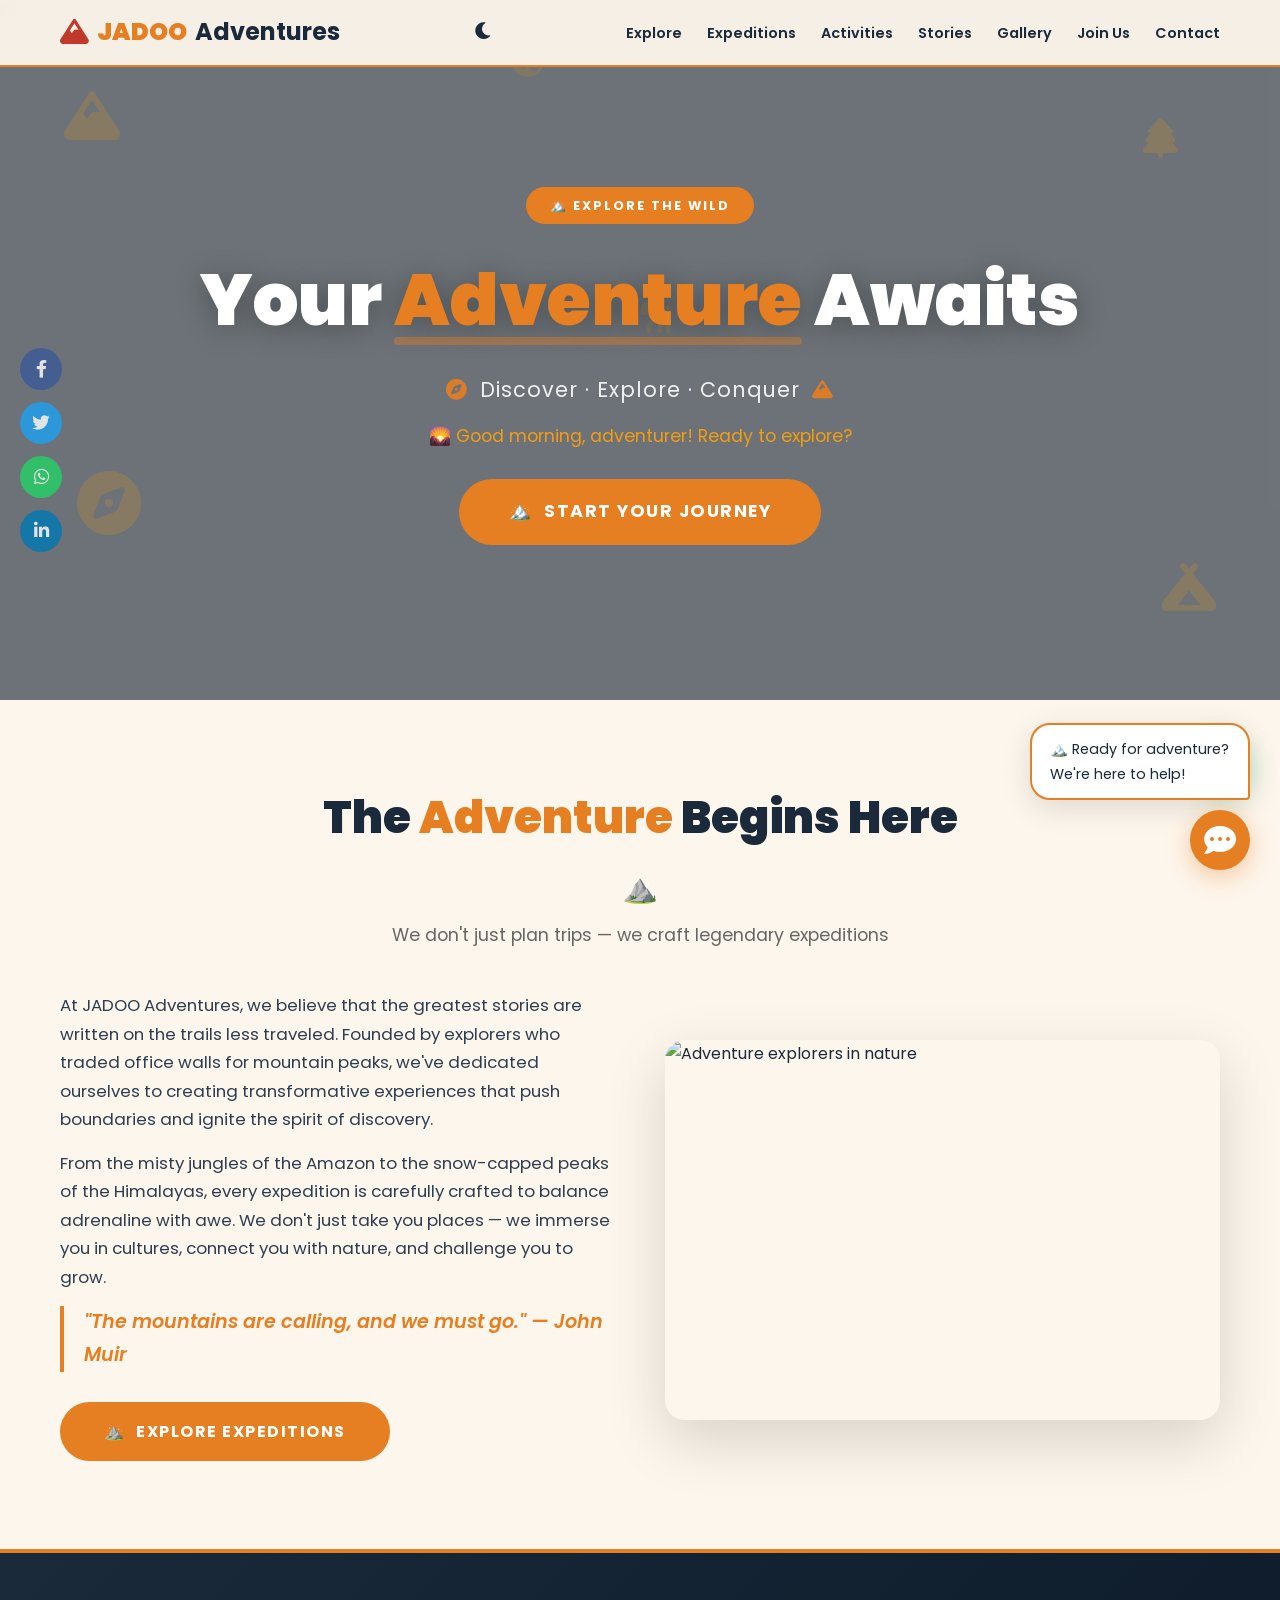
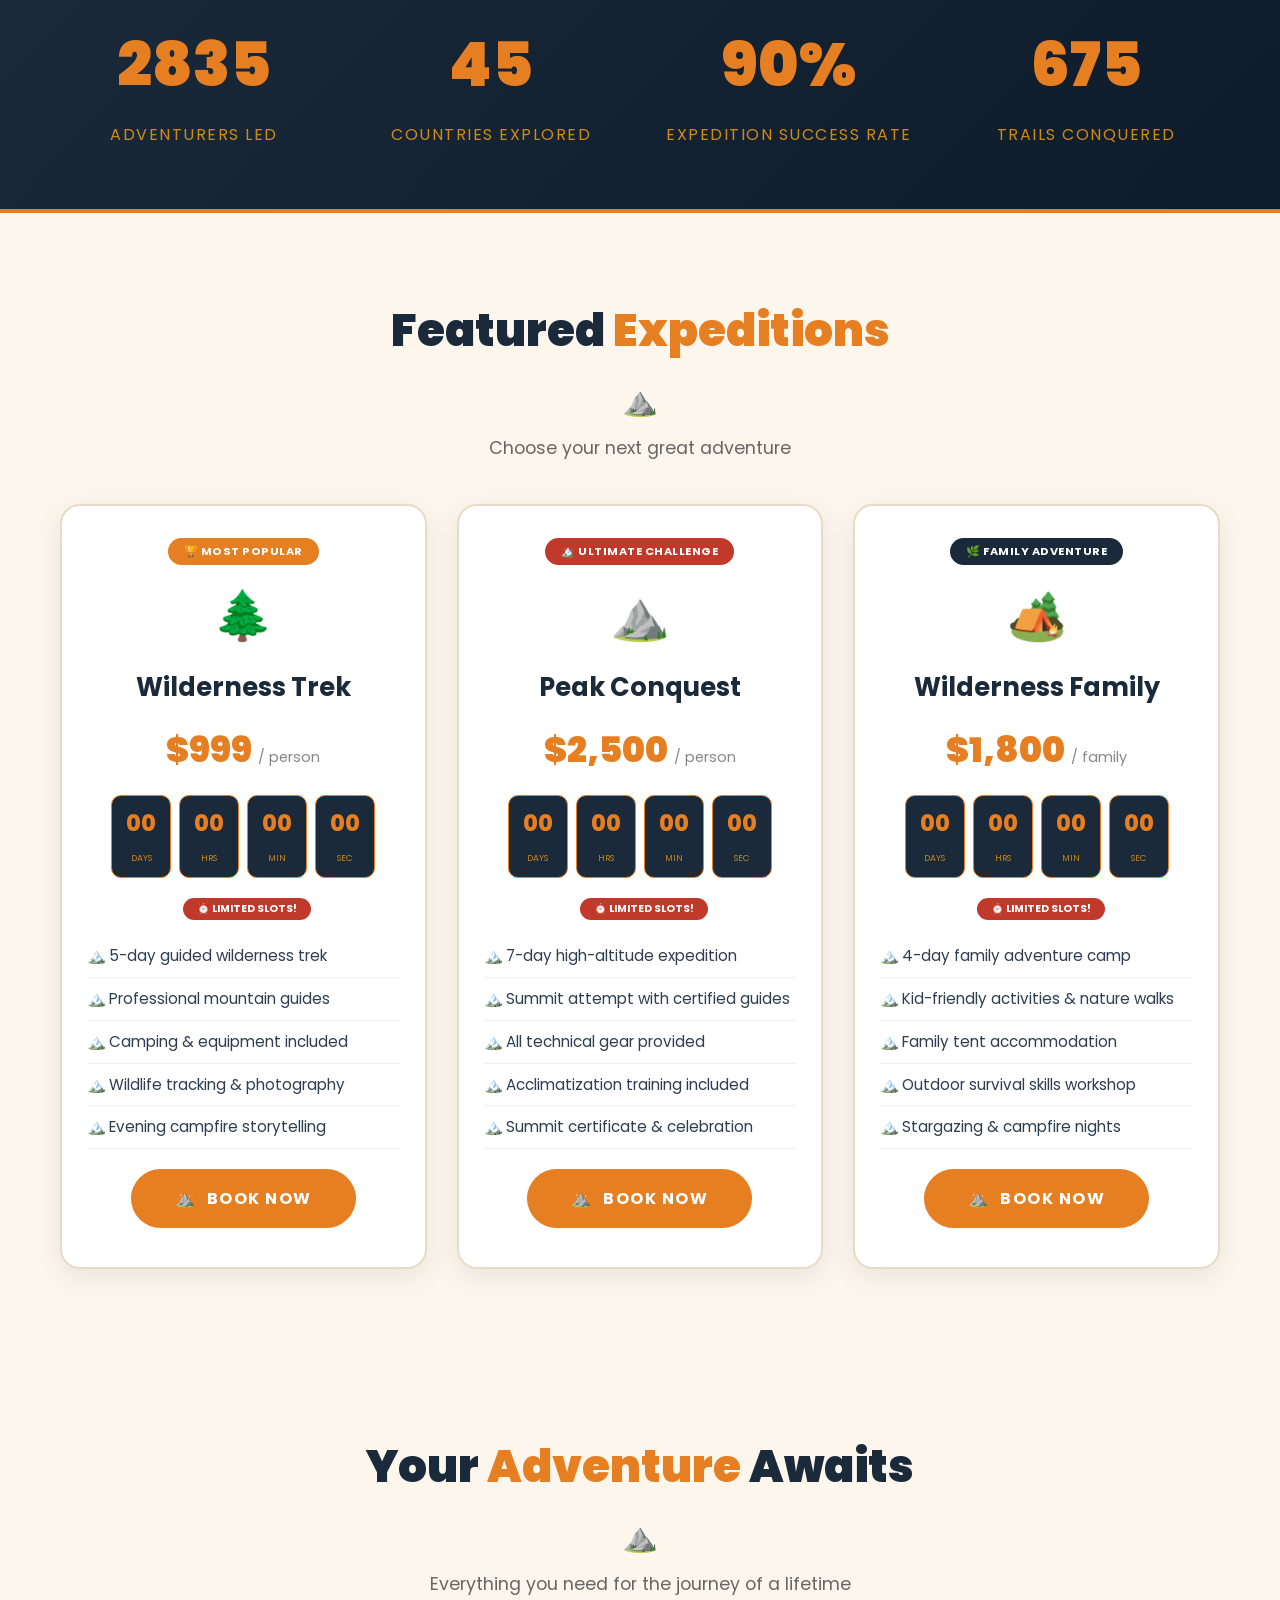
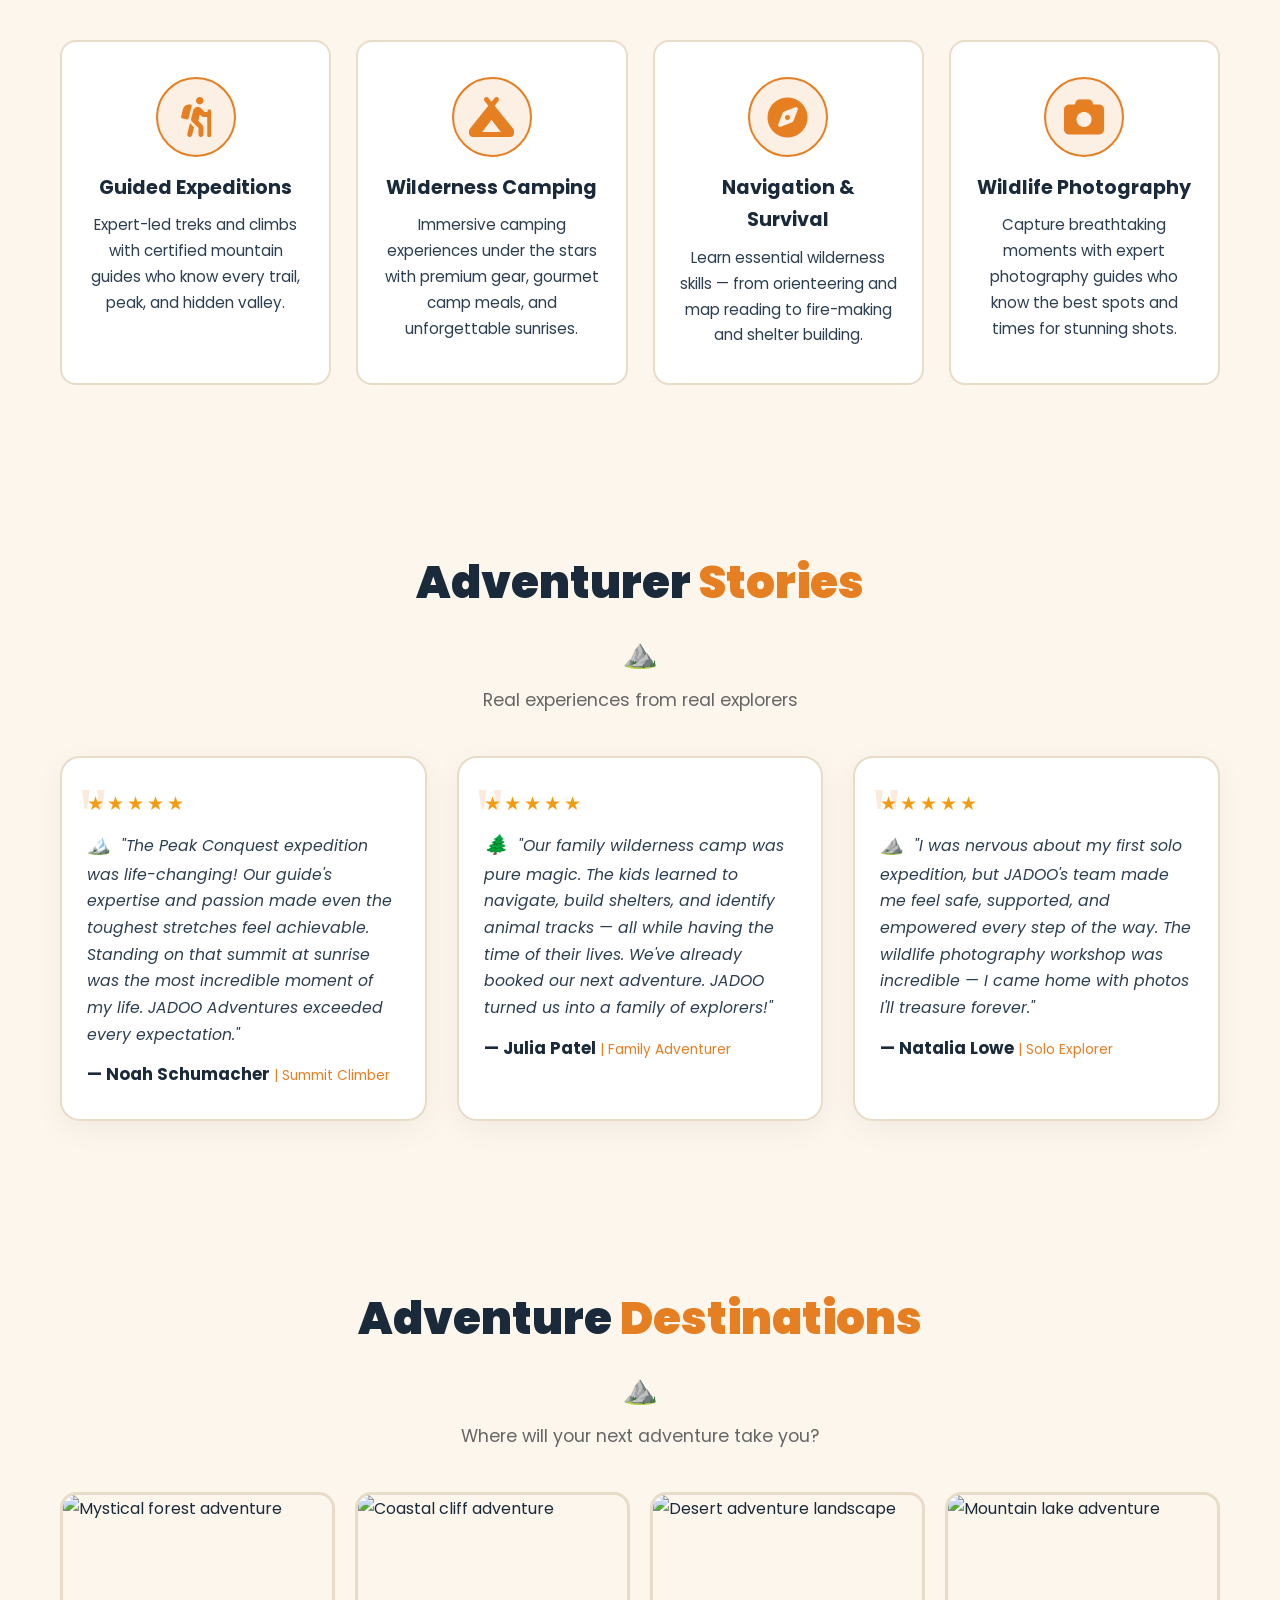
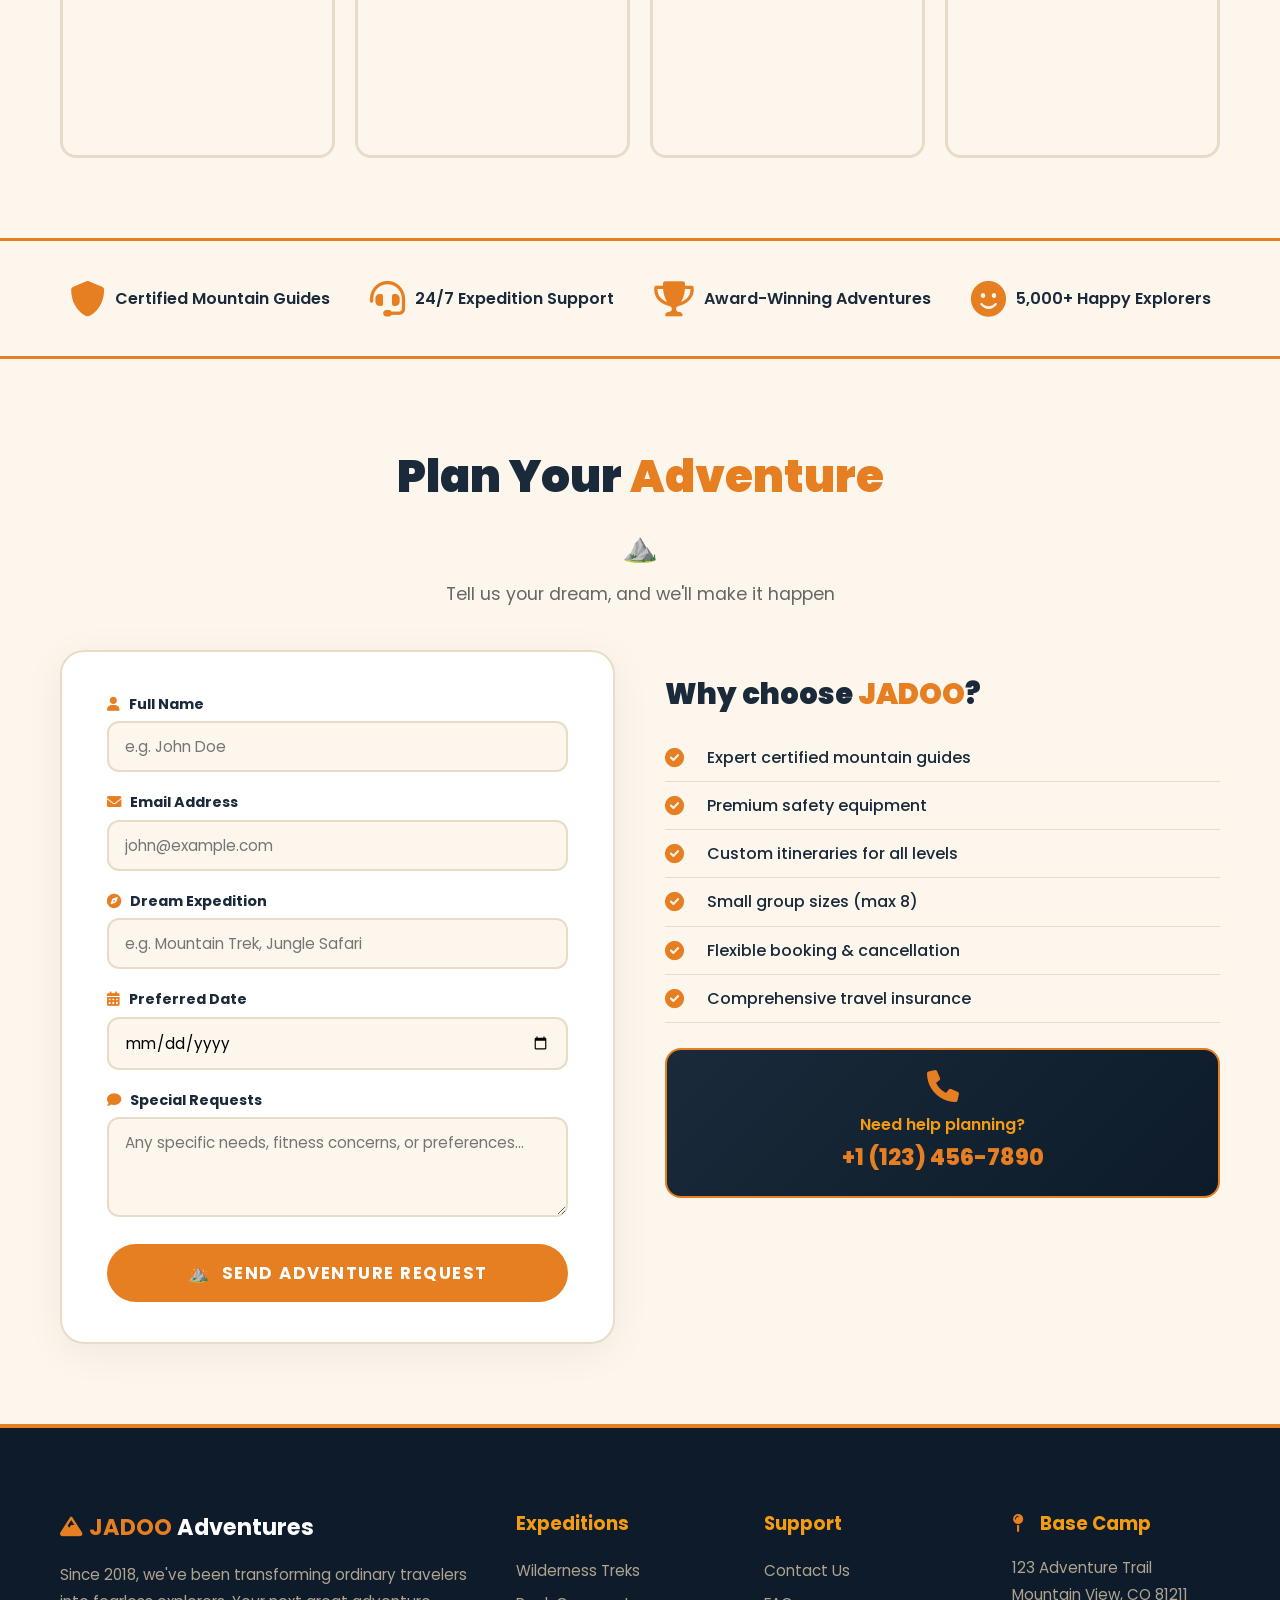
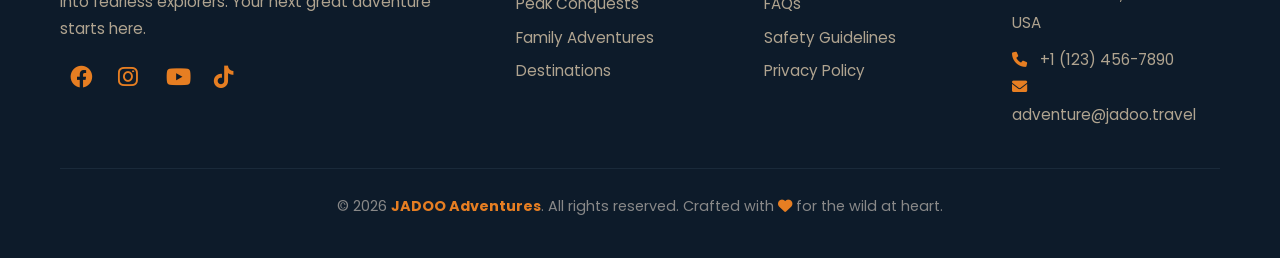
==== commit bfcd7bf0: "Update index.html" ====
--- a/index.html
+++ b/index.html
@@ -1554,5 +1554,3 @@
   </script>
 </body>
 </html> 
-           
-    
